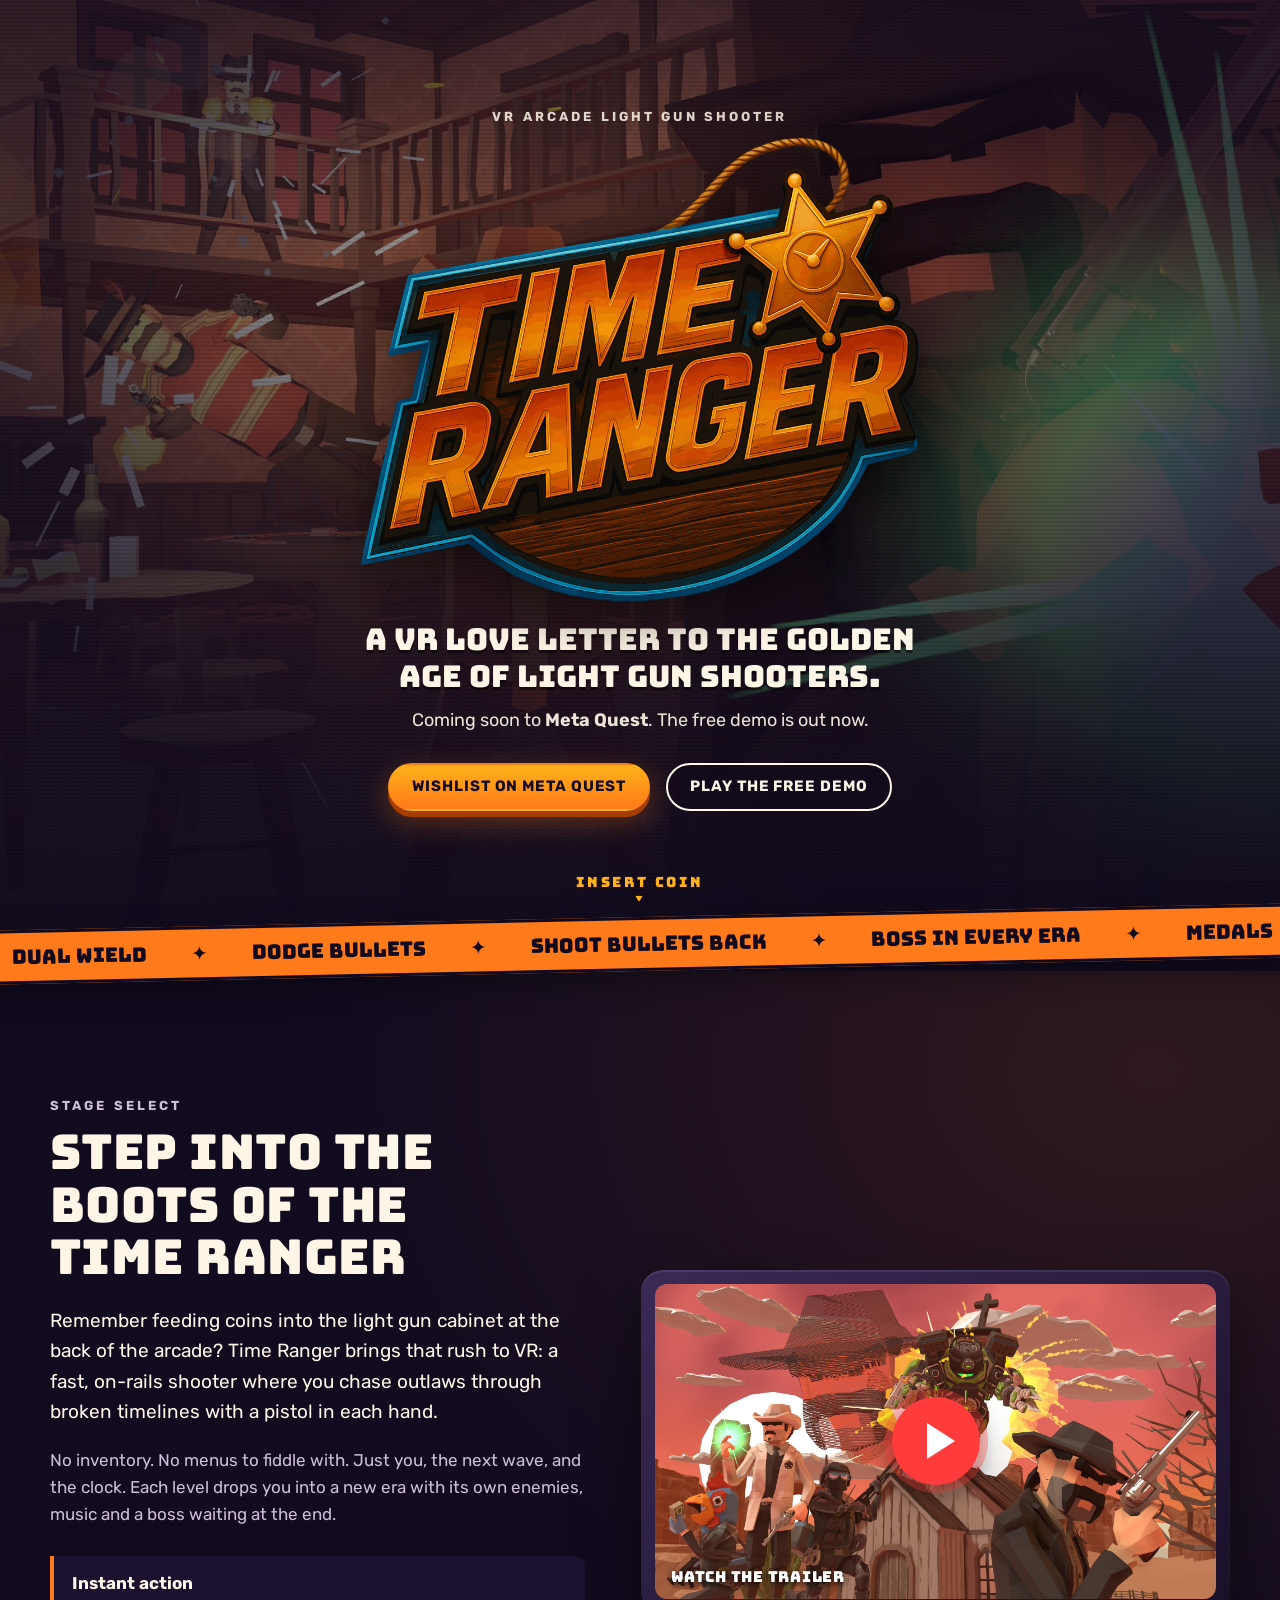
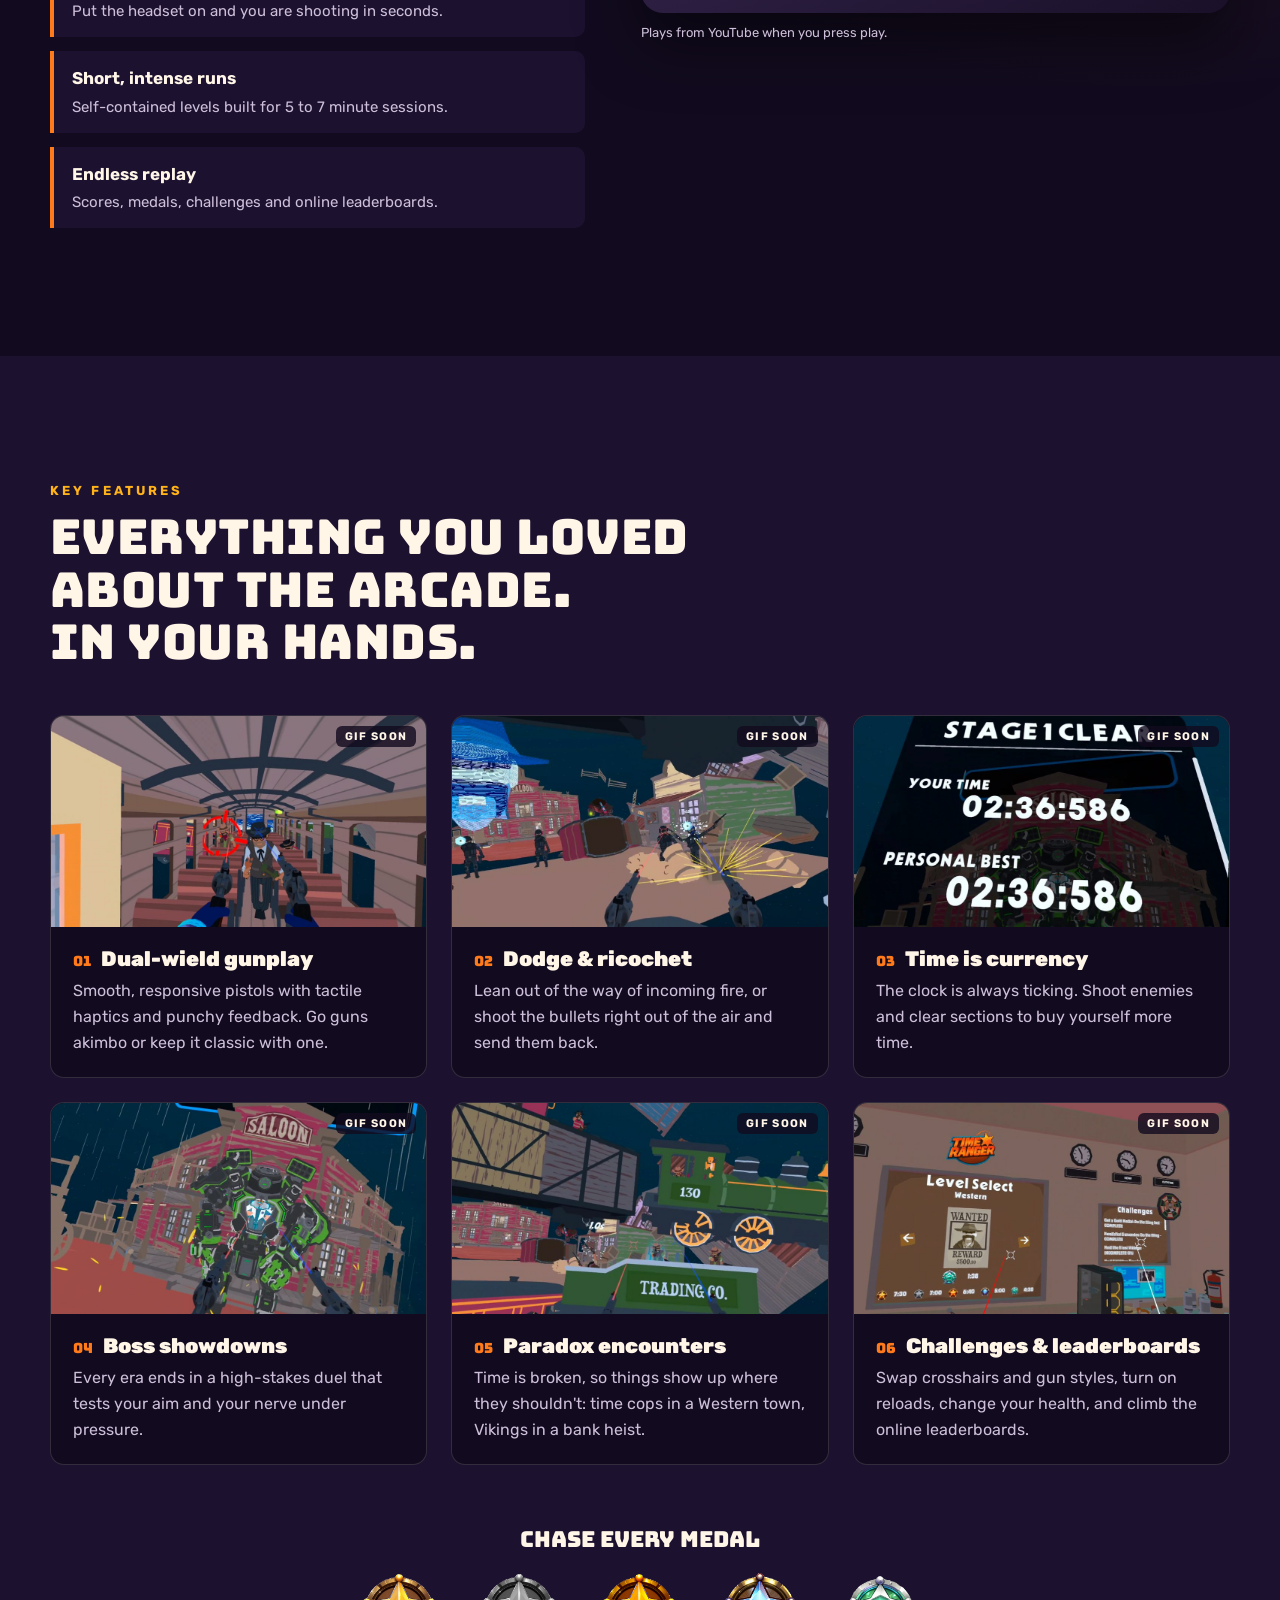
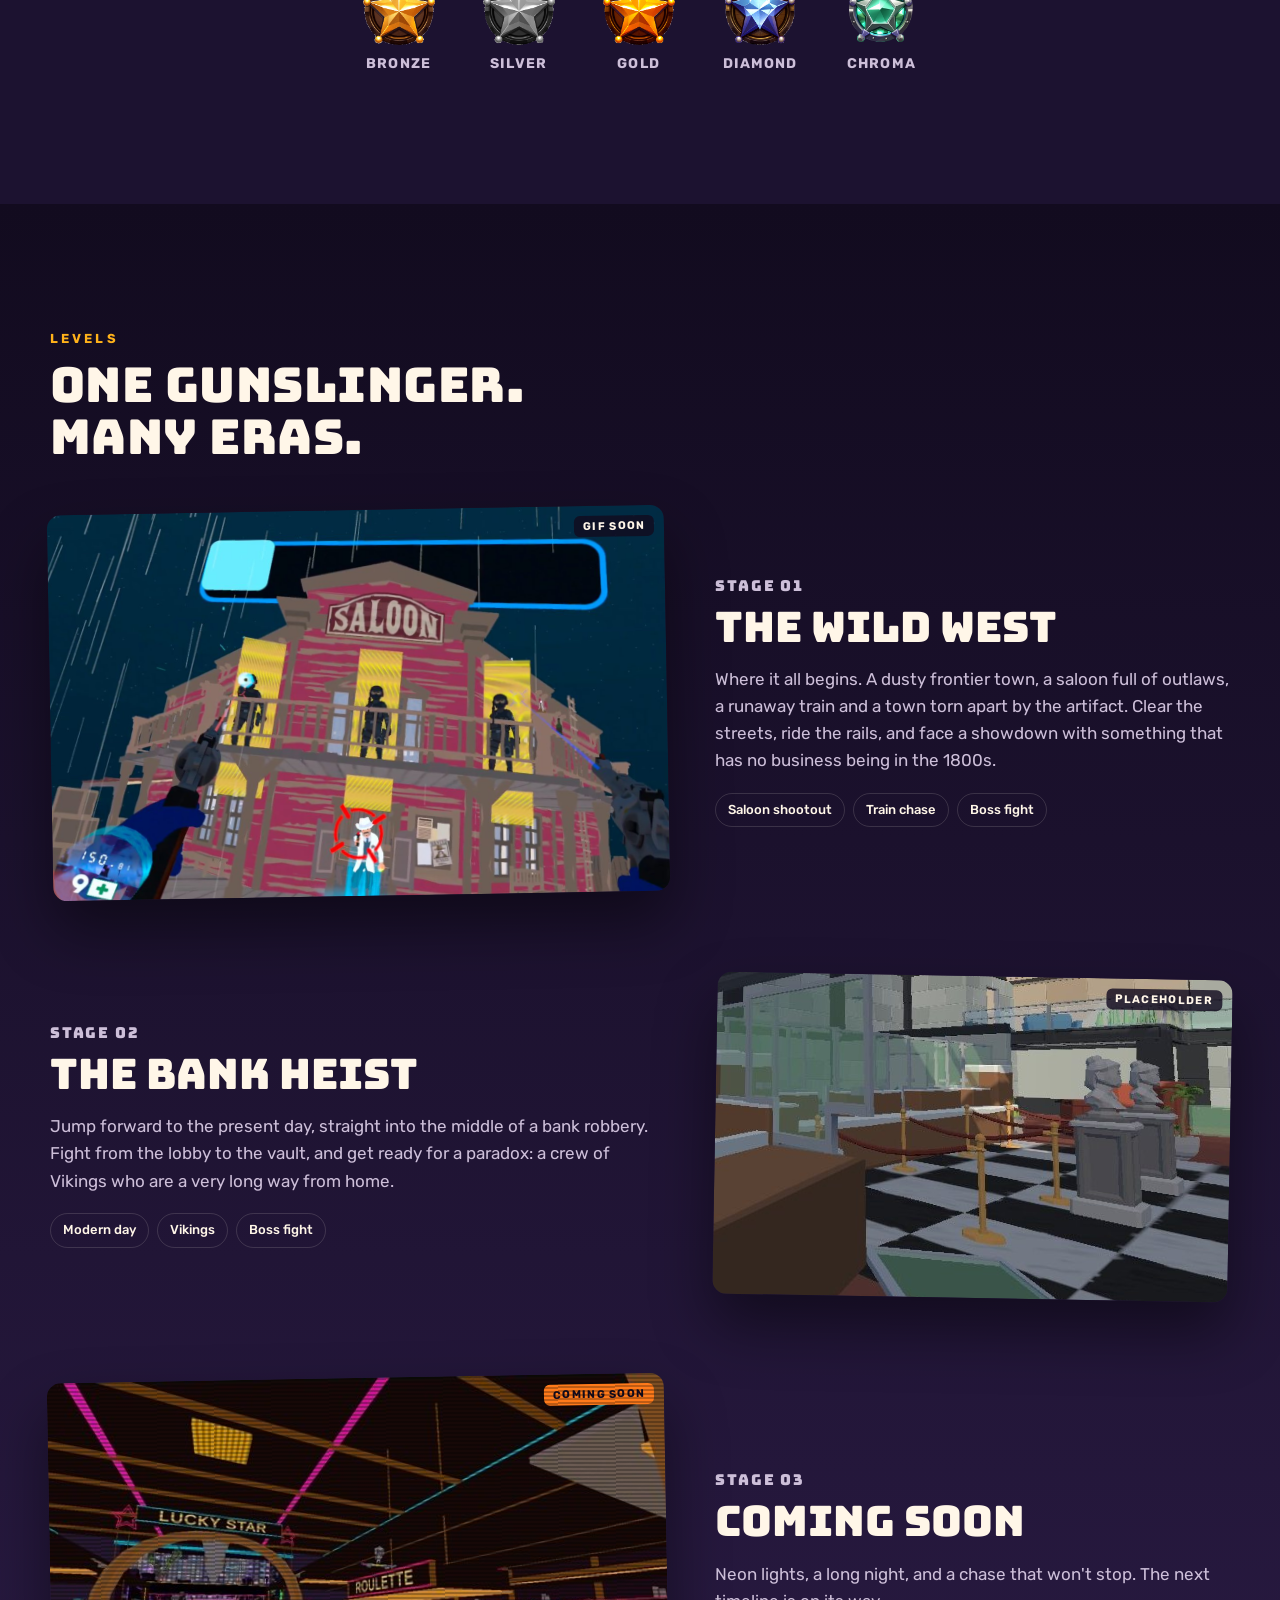
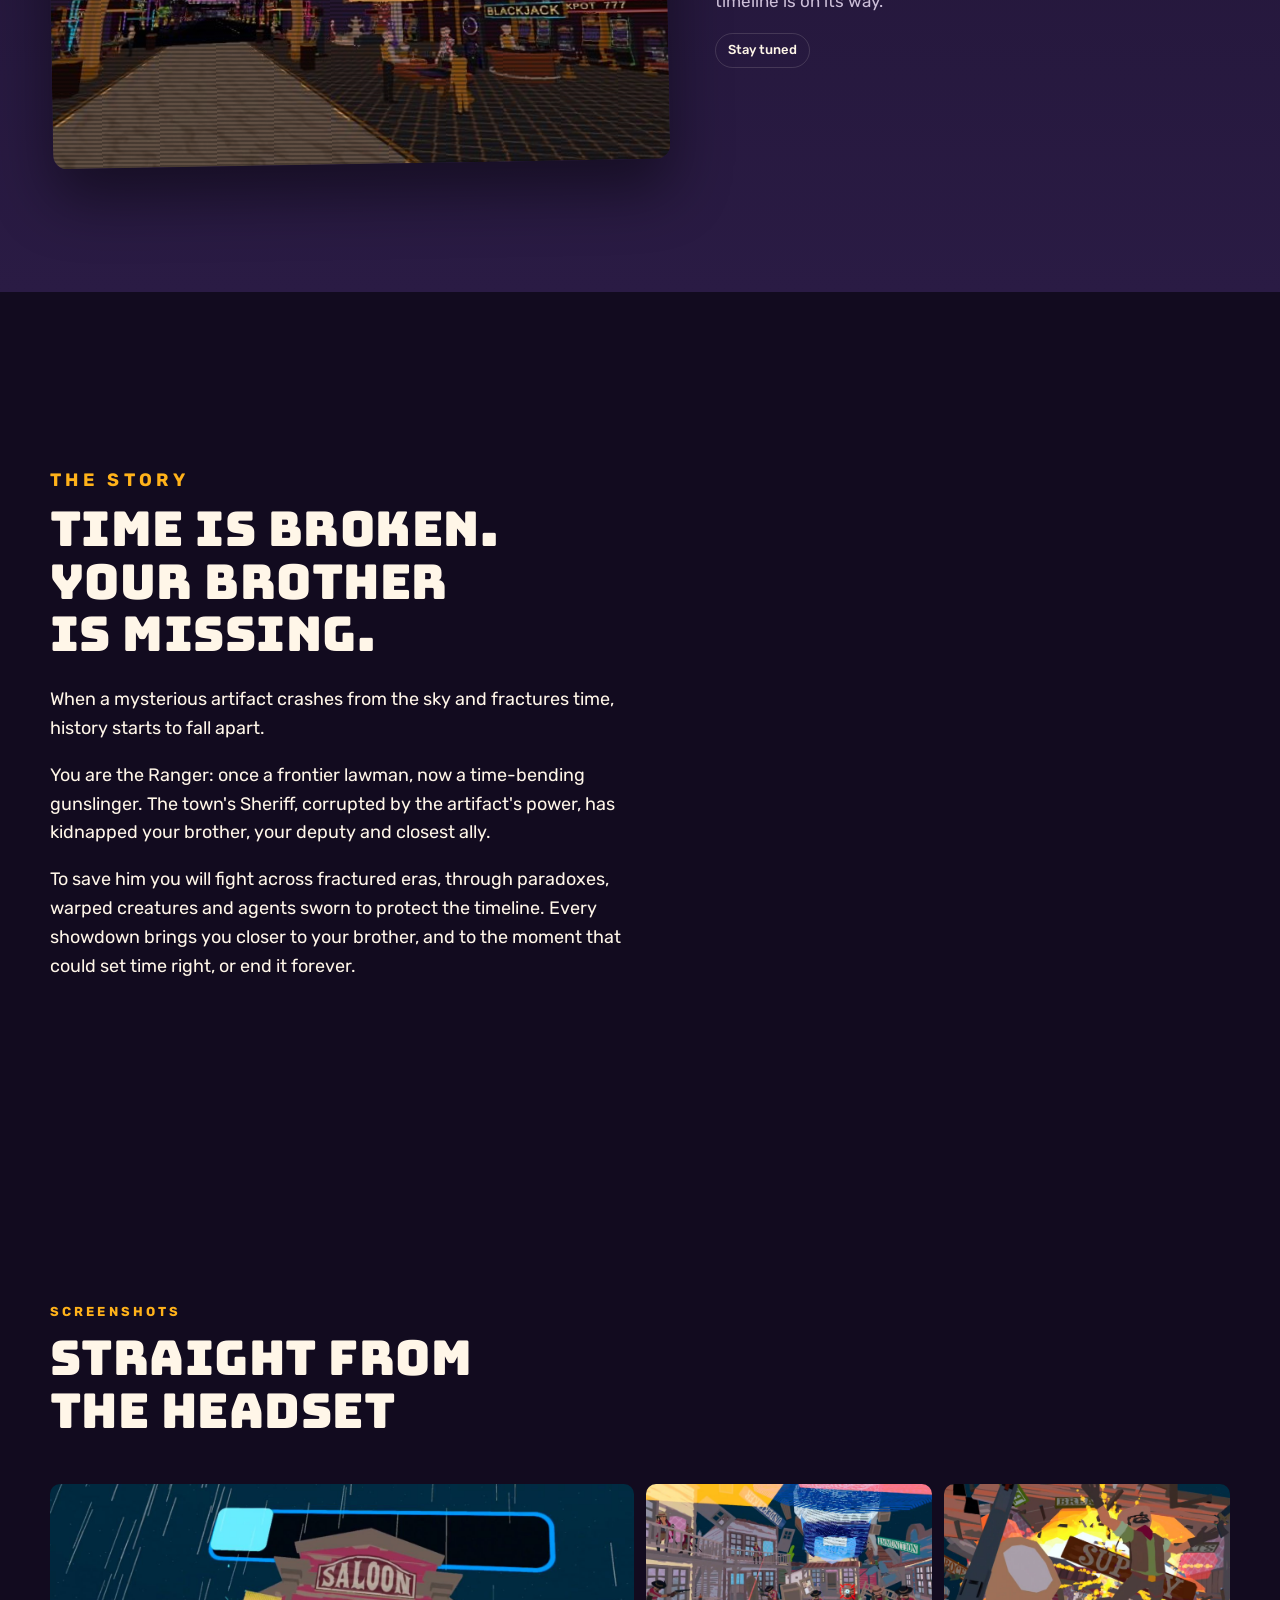
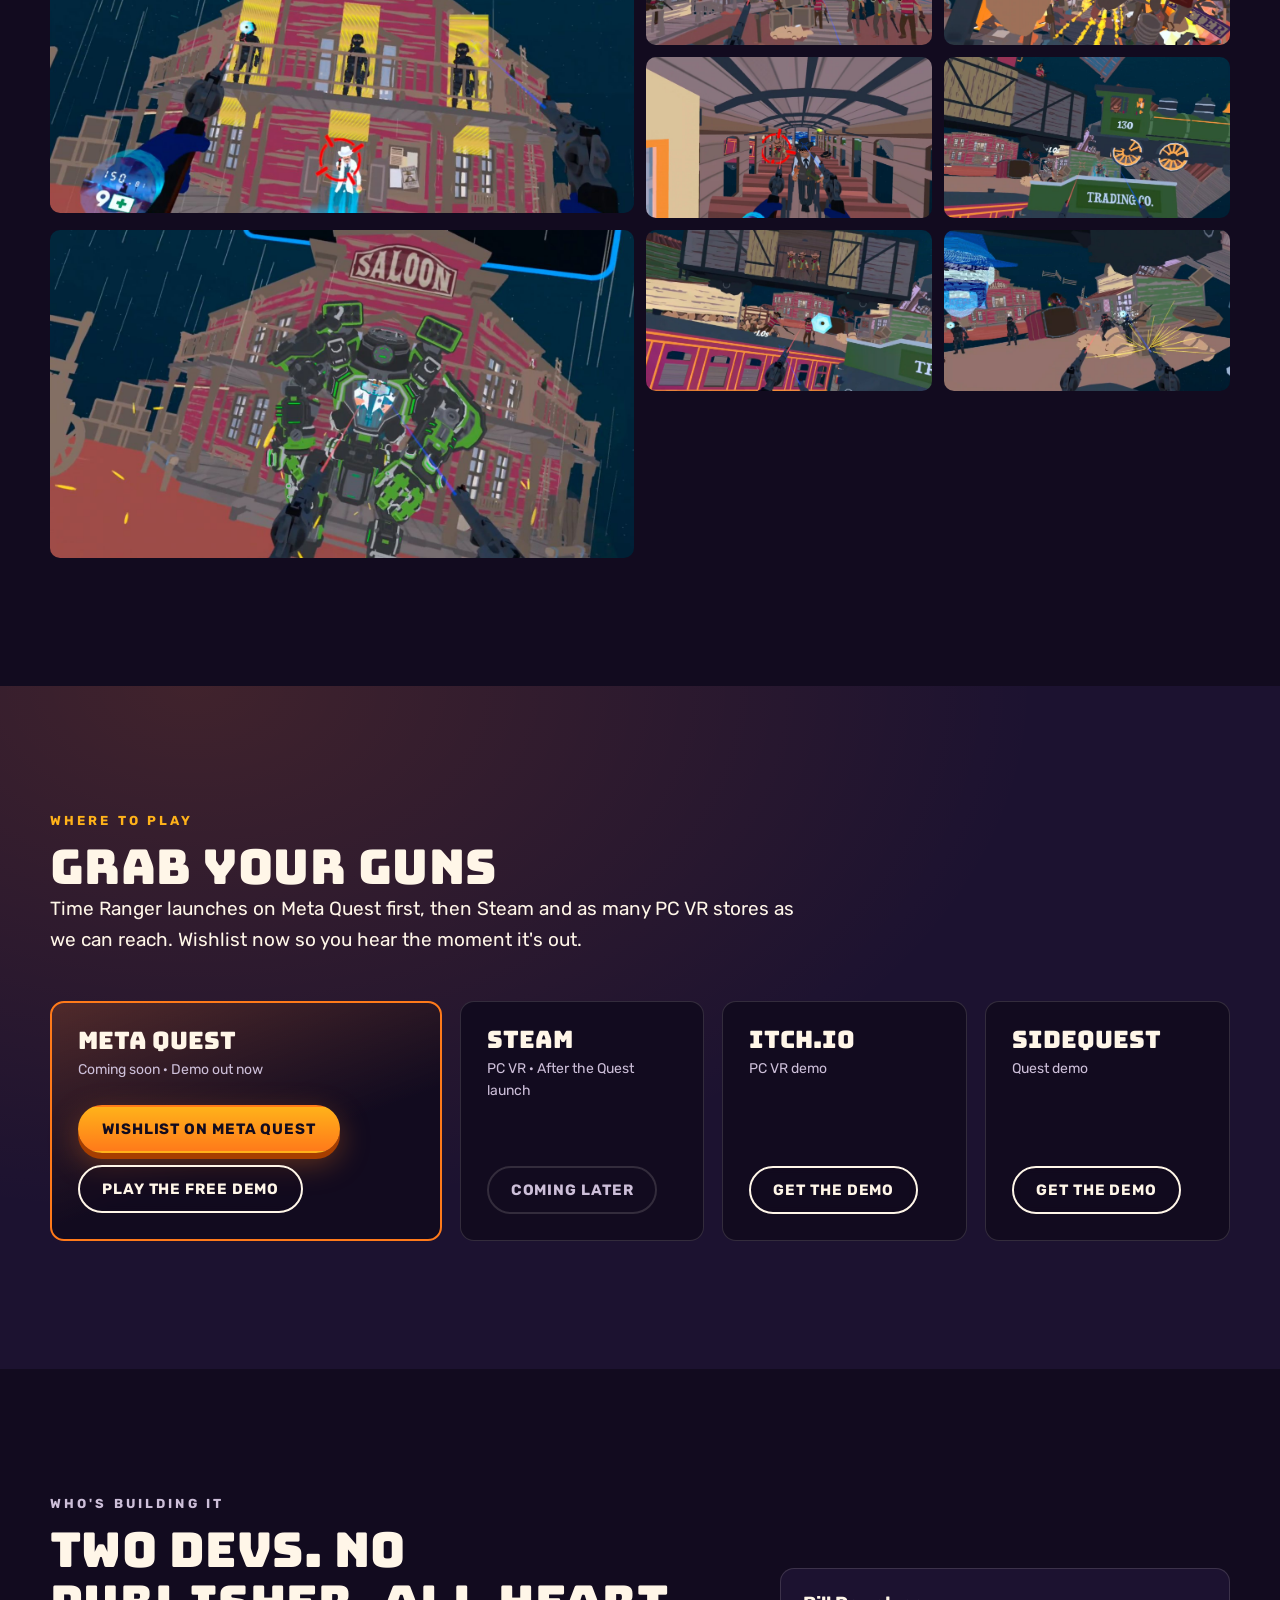
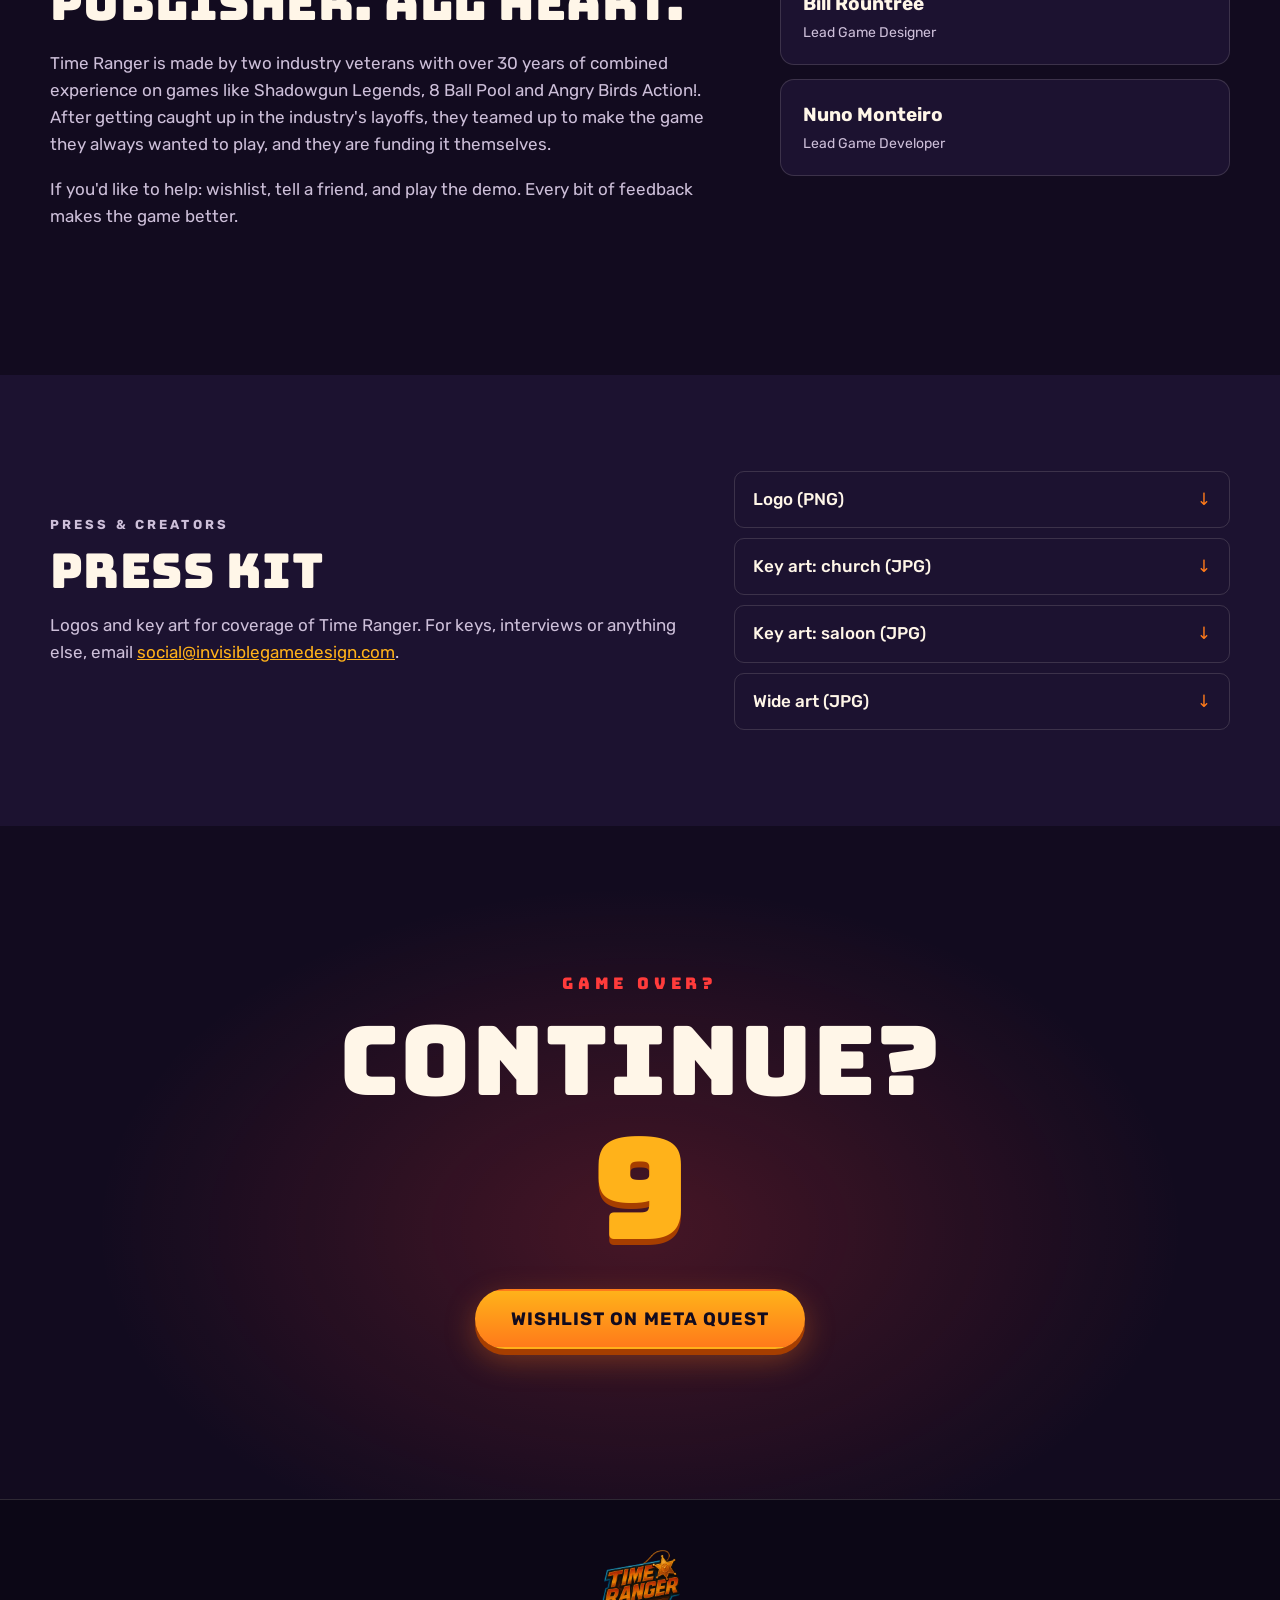
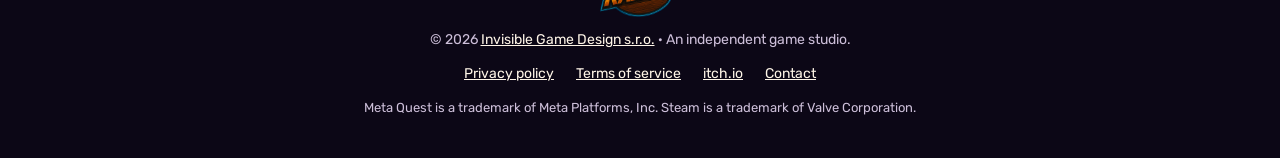
==== index.html @ 66d5b812 "Time Ranger one-page promo site Co-Authored-By: Claude Opus 5.5 <noreply@anthropic.com>" ====
<!doctype html>
<html lang="en">
<head>
<meta charset="utf-8">
<meta name="viewport" content="width=device-width, initial-scale=1">
<title>Time Ranger · VR arcade light gun shooter for Meta Quest</title>
<meta name="description" content="Time Ranger is a VR love letter to the golden age of light gun shooters. Dual-wield, dodge bullets and chase outlaws through broken timelines on Meta Quest.">
<meta property="og:title" content="Time Ranger · VR arcade light gun shooter">
<meta property="og:description" content="A VR love letter to the golden age of light gun shooters. Wishlist on Meta Quest and play the free demo.">
<meta property="og:image" content="assets/img/og-wide.jpg">
<meta property="og:type" content="website">
<meta name="twitter:card" content="summary_large_image">
<meta name="theme-color" content="#120b1f">
<link rel="icon" type="image/png" href="assets/img/favicon.png">
<link rel="preconnect" href="https://fonts.googleapis.com">
<link rel="preconnect" href="https://fonts.gstatic.com" crossorigin>
<link href="https://fonts.googleapis.com/css2?family=Bungee&family=Rubik:wght@400;500;700;900&display=swap" rel="stylesheet">
<link rel="stylesheet" href="styles.css">
</head>
<body>

<a class="skip" href="#main">Skip to content</a>

<header class="nav" id="top">
  <a class="nav__logo" href="#top" aria-label="Time Ranger home"><img src="assets/img/logo.png" alt="Time Ranger" width="72" height="60"></a>
  <nav class="nav__links" aria-label="Sections">
    <a href="#trailer">Trailer</a>
    <a href="#features">Features</a>
    <a href="#levels">Levels</a>
    <a href="#story">Story</a>
    <a href="#play">Play</a>
  </nav>
  <a class="btn btn--small btn--hot" href="https://www.meta.com/experiences/time-ranger/24452721484379707/" target="_blank" rel="noopener">Wishlist</a>
</header>

<main id="main">

<!-- HERO -->
<section class="hero" aria-label="Time Ranger">
  <div class="hero__bg" style="background-image:url('assets/img/hero-saloon.jpg')"></div>
  <div class="hero__shade"></div>
  <div class="hero__inner">
    <p class="eyebrow">VR arcade light gun shooter</p>
    <h1 class="hero__logo"><img src="assets/img/logo.png" alt="Time Ranger" width="1000" height="832"></h1>
    <p class="hero__tag">A VR love letter to the golden age of light gun shooters.</p>
    <p class="hero__sub">Coming soon to <strong>Meta Quest</strong>. The free demo is out now.</p>
    <div class="hero__ctas">
      <a class="btn btn--hot" href="https://www.meta.com/experiences/time-ranger/24452721484379707/" target="_blank" rel="noopener">Wishlist on Meta Quest</a>
      <a class="btn btn--ghost" href="https://www.meta.com/experiences/time-ranger-demo/33572087599057043/" target="_blank" rel="noopener">Play the free demo</a>
    </div>
  </div>
  <a class="hero__coin" href="#overview"><span class="blink">Insert coin</span><span class="hero__arrow" aria-hidden="true">▼</span></a>
</section>

<!-- TICKER -->
<div class="ticker" aria-hidden="true">
  <div class="ticker__track">
    <span>Dual wield</span><span>Dodge bullets</span><span>Shoot bullets back</span><span>Boss in every era</span><span>Medals</span><span>Leaderboards</span><span>Paradoxes</span><span>No reloads</span>
    <span>Dual wield</span><span>Dodge bullets</span><span>Shoot bullets back</span><span>Boss in every era</span><span>Medals</span><span>Leaderboards</span><span>Paradoxes</span><span>No reloads</span>
  </div>
</div>

<!-- OVERVIEW + TRAILER -->
<section class="section overview" id="overview">
  <div class="wrap overview__grid">
    <div class="overview__copy reveal">
      <p class="eyebrow eyebrow--hot">Stage select</p>
      <h2>Step into the boots of the Time&nbsp;Ranger</h2>
      <p class="lead">Remember feeding coins into the light gun cabinet at the back of the arcade? Time Ranger brings that rush to VR: a fast, on-rails shooter where you chase outlaws through broken timelines with a pistol in each hand.</p>
      <p>No inventory. No menus to fiddle with. Just you, the next wave, and the clock. Each level drops you into a new era with its own enemies, music and a boss waiting at the end.</p>
      <ul class="pillars">
        <li><strong>Instant action</strong><span>Put the headset on and you are shooting in seconds.</span></li>
        <li><strong>Short, intense runs</strong><span>Self-contained levels built for 5 to 7 minute sessions.</span></li>
        <li><strong>Endless replay</strong><span>Scores, medals, challenges and online leaderboards.</span></li>
      </ul>
    </div>
    <div class="overview__video reveal" id="trailer">
      <div class="crt">
        <button class="yt" type="button" data-yt="glyHTb7BkSE" aria-label="Play the Time Ranger trailer">
          <img src="assets/img/keyart-church.jpg" alt="Time Ranger key art: the Ranger and his brother face a mech outside a frontier church" loading="lazy">
          <span class="yt__play" aria-hidden="true"></span>
          <span class="yt__label">Watch the trailer</span>
        </button>
      </div>
      <p class="fineprint">Plays from YouTube when you press play.</p>
    </div>
  </div>
</section>

<!-- FEATURES -->
<section class="section features" id="features">
  <div class="wrap">
    <div class="section__head reveal">
      <p class="eyebrow eyebrow--hot">Key features</p>
      <h2>Everything you loved about the arcade. In your hands.</h2>
    </div>
    <!-- Media slots: swap each .jpg for a .gif/.webm of the same name (see README). -->
    <div class="cards">
      <article class="card reveal">
        <div class="card__media"><img src="assets/media/feature-dual-wield.jpg" alt="Dual pistols aimed down a moving train carriage" loading="lazy"><span class="tag">GIF soon</span></div>
        <h3><span class="num">01</span> Dual-wield gunplay</h3>
        <p>Smooth, responsive pistols with tactile haptics and punchy feedback. Go guns akimbo or keep it classic with one.</p>
      </article>
      <article class="card reveal">
        <div class="card__media"><img src="assets/media/feature-dodge.jpg" alt="Bullets sparking off rocks during a frontier shootout" loading="lazy"><span class="tag">GIF soon</span></div>
        <h3><span class="num">02</span> Dodge &amp; ricochet</h3>
        <p>Lean out of the way of incoming fire, or shoot the bullets right out of the air and send them back.</p>
      </article>
      <article class="card reveal">
        <div class="card__media"><img src="assets/media/feature-time.jpg" alt="Stage clear screen showing your time and personal best" loading="lazy"><span class="tag">GIF soon</span></div>
        <h3><span class="num">03</span> Time is currency</h3>
        <p>The clock is always ticking. Shoot enemies and clear sections to buy yourself more time.</p>
      </article>
      <article class="card reveal">
        <div class="card__media"><img src="assets/media/feature-boss.jpg" alt="A glowing mech stomps out of the saloon" loading="lazy"><span class="tag">GIF soon</span></div>
        <h3><span class="num">04</span> Boss showdowns</h3>
        <p>Every era ends in a high-stakes duel that tests your aim and your nerve under pressure.</p>
      </article>
      <article class="card reveal">
        <div class="card__media"><img src="assets/media/feature-paradox.jpg" alt="A train charges through a fractured, floating frontier town" loading="lazy"><span class="tag">GIF soon</span></div>
        <h3><span class="num">05</span> Paradox encounters</h3>
        <p>Time is broken, so things show up where they shouldn't: time cops in a Western town, Vikings in a bank heist.</p>
      </article>
      <article class="card reveal">
        <div class="card__media"><img src="assets/media/feature-challenges.jpg" alt="In-game options for crosshairs and gun styles" loading="lazy"><span class="tag">GIF soon</span></div>
        <h3><span class="num">06</span> Challenges &amp; leaderboards</h3>
        <p>Swap crosshairs and gun styles, turn on reloads, change your health, and climb the online leaderboards.</p>
      </article>
    </div>

    <div class="medals reveal" aria-label="Medal ranks">
      <p class="medals__title">Chase every medal</p>
      <ul>
        <li><img src="assets/img/medal_bronze.png" alt="" width="72" height="72" loading="lazy"><span>Bronze</span></li>
        <li><img src="assets/img/medal_silver.png" alt="" width="72" height="72" loading="lazy"><span>Silver</span></li>
        <li><img src="assets/img/medal_gold.png" alt="" width="72" height="72" loading="lazy"><span>Gold</span></li>
        <li><img src="assets/img/medal_diamond.png" alt="" width="72" height="72" loading="lazy"><span>Diamond</span></li>
        <li><img src="assets/img/medal_chroma.png" alt="" width="72" height="72" loading="lazy"><span>Chroma</span></li>
      </ul>
    </div>
  </div>
</section>

<!-- LEVELS -->
<section class="section levels" id="levels">
  <div class="wrap">
    <div class="section__head reveal">
      <p class="eyebrow eyebrow--hot">Levels</p>
      <h2>One gunslinger. Many eras.</h2>
    </div>

    <article class="level reveal">
      <div class="level__media"><img src="assets/media/level-01.jpg" alt="Outlaws pour out of a saloon in the rain" loading="lazy"><span class="tag">GIF soon</span></div>
      <div class="level__copy">
        <p class="level__num">Stage 01</p>
        <h3>The Wild West</h3>
        <p>Where it all begins. A dusty frontier town, a saloon full of outlaws, a runaway train and a town torn apart by the artifact. Clear the streets, ride the rails, and face a showdown with something that has no business being in the 1800s.</p>
        <ul class="chips"><li>Saloon shootout</li><li>Train chase</li><li>Boss fight</li></ul>
      </div>
    </article>

    <article class="level level--flip reveal">
      <div class="level__media"><img src="assets/media/level-02.jpg" alt="The marble lobby of a modern bank" loading="lazy"><span class="tag">Placeholder</span></div>
      <div class="level__copy">
        <p class="level__num">Stage 02</p>
        <h3>The Bank Heist</h3>
        <p>Jump forward to the present day, straight into the middle of a bank robbery. Fight from the lobby to the vault, and get ready for a paradox: a crew of Vikings who are a very long way from home.</p>
        <ul class="chips"><li>Modern day</li><li>Vikings</li><li>Boss fight</li></ul>
      </div>
    </article>

    <article class="level level--soon reveal">
      <div class="level__media"><img src="assets/media/level-03.jpg" alt="A neon casino floor at night" loading="lazy"><span class="tag tag--hot">Coming soon</span></div>
      <div class="level__copy">
        <p class="level__num">Stage 03</p>
        <h3>Coming soon</h3>
        <p>Neon lights, a long night, and a chase that won't stop. The next timeline is on its way.</p>
        <ul class="chips"><li>Stay tuned</li></ul>
      </div>
    </article>
  </div>
</section>

<!-- STORY -->
<section class="story" id="story">
  <div class="story__bg" style="background-image:url('assets/img/story-bg.jpg')"></div>
  <div class="story__shade"></div>
  <div class="wrap story__inner reveal">
    <p class="eyebrow eyebrow--hot">The story</p>
    <h2>Time is broken. Your brother is missing.</h2>
    <p>When a mysterious artifact crashes from the sky and fractures time, history starts to fall apart.</p>
    <p>You are the Ranger: once a frontier lawman, now a time-bending gunslinger. The town's Sheriff, corrupted by the artifact's power, has kidnapped your brother, your deputy and closest ally.</p>
    <p>To save him you will fight across fractured eras, through paradoxes, warped creatures and agents sworn to protect the timeline. Every showdown brings you closer to your brother, and to the moment that could set time right, or end it forever.</p>
  </div>
</section>

<!-- GALLERY -->
<section class="section gallery" id="gallery">
  <div class="wrap">
    <div class="section__head reveal">
      <p class="eyebrow eyebrow--hot">Screenshots</p>
      <h2>Straight from the headset</h2>
    </div>
    <div class="shots">
      <a href="assets/img/shots/sc-36.jpg" class="shot shot--wide"><img src="assets/img/shots/sc-36.jpg" alt="Outlaws fill the saloon windows in the rain" loading="lazy"></a>
      <a href="assets/img/shots/sc-09.jpg" class="shot"><img src="assets/img/shots/sc-09.jpg" alt="Targets lock on in the frontier town" loading="lazy"></a>
      <a href="assets/img/shots/sc-06.jpg" class="shot"><img src="assets/img/shots/sc-06.jpg" alt="An explosion rips through a supply store" loading="lazy"></a>
      <a href="assets/img/shots/sc-19.jpg" class="shot"><img src="assets/img/shots/sc-19.jpg" alt="Fighting down the aisle of a train carriage" loading="lazy"></a>
      <a href="assets/img/shots/sc-23.jpg" class="shot"><img src="assets/img/shots/sc-23.jpg" alt="A locomotive crashes through a floating town" loading="lazy"></a>
      <a href="assets/img/shots/sc-39.jpg" class="shot shot--wide"><img src="assets/img/shots/sc-39.jpg" alt="The mech boss bursts out of the saloon" loading="lazy"></a>
      <a href="assets/img/shots/sc-29.jpg" class="shot"><img src="assets/img/shots/sc-29.jpg" alt="Shootout on top of a moving train" loading="lazy"></a>
      <a href="assets/img/shots/sc-32.jpg" class="shot"><img src="assets/img/shots/sc-32.jpg" alt="Dodging bullets in the desert" loading="lazy"></a>
    </div>
  </div>
</section>

<!-- PLAY / PLATFORMS -->
<section class="section play" id="play">
  <div class="wrap">
    <div class="section__head reveal">
      <p class="eyebrow eyebrow--hot">Where to play</p>
      <h2>Grab your guns</h2>
      <p class="lead">Time Ranger launches on Meta Quest first, then Steam and as many PC VR stores as we can reach. Wishlist now so you hear the moment it's out.</p>
    </div>
    <div class="platforms">
      <div class="platform platform--main reveal">
        <p class="platform__name">Meta Quest</p>
        <p class="platform__status">Coming soon · Demo out now</p>
        <div class="platform__ctas">
          <a class="btn btn--hot" href="https://www.meta.com/experiences/time-ranger/24452721484379707/" target="_blank" rel="noopener">Wishlist on Meta Quest</a>
          <a class="btn btn--ghost" href="https://www.meta.com/experiences/time-ranger-demo/33572087599057043/" target="_blank" rel="noopener">Play the free demo</a>
        </div>
      </div>
      <div class="platform reveal">
        <p class="platform__name">Steam</p>
        <p class="platform__status">PC VR · After the Quest launch</p>
        <span class="btn btn--disabled" aria-disabled="true">Coming later</span>
      </div>
      <div class="platform reveal">
        <p class="platform__name">itch.io</p>
        <p class="platform__status">PC VR demo</p>
        <a class="btn btn--ghost" href="https://invisiblegamedesign.itch.io/timeranger" target="_blank" rel="noopener">Get the demo</a>
      </div>
      <div class="platform reveal">
        <p class="platform__name">SideQuest</p>
        <p class="platform__status">Quest demo</p>
        <a class="btn btn--ghost" href="https://sidequestvr.com/app/44600/time-ranger" target="_blank" rel="noopener">Get the demo</a>
      </div>
    </div>
  </div>
</section>

<!-- TEAM -->
<section class="section team" id="team">
  <div class="wrap team__grid">
    <div class="reveal">
      <p class="eyebrow eyebrow--hot">Who's building it</p>
      <h2>Two devs. No publisher. All heart.</h2>
      <p>Time Ranger is made by two industry veterans with over 30 years of combined experience on games like Shadowgun Legends, 8 Ball Pool and Angry Birds Action!. After getting caught up in the industry's layoffs, they teamed up to make the game they always wanted to play, and they are funding it themselves.</p>
      <p>If you'd like to help: wishlist, tell a friend, and play the demo. Every bit of feedback makes the game better.</p>
    </div>
    <ul class="devs reveal">
      <li><a href="https://www.linkedin.com/in/bill-rountree-aa463322/" target="_blank" rel="noopener"><strong>Bill Rountree</strong><span>Lead Game Designer</span></a></li>
      <li><a href="https://www.linkedin.com/in/o-nuno-monteiro/" target="_blank" rel="noopener"><strong>Nuno Monteiro</strong><span>Lead Game Developer</span></a></li>
    </ul>
  </div>
</section>

<!-- PRESS -->
<section class="section press" id="press">
  <div class="wrap press__inner reveal">
    <div>
      <p class="eyebrow eyebrow--hot">Press &amp; creators</p>
      <h2>Press kit</h2>
      <p>Logos and key art for coverage of Time Ranger. For keys, interviews or anything else, email <a href="mailto:social@invisiblegamedesign.com">social@invisiblegamedesign.com</a>.</p>
    </div>
    <ul class="downloads">
      <li><a href="assets/img/logo.png" download>Logo (PNG)</a></li>
      <li><a href="assets/img/keyart-church.jpg" download>Key art: church (JPG)</a></li>
      <li><a href="assets/img/hero-saloon.jpg" download>Key art: saloon (JPG)</a></li>
      <li><a href="assets/img/og-wide.jpg" download>Wide art (JPG)</a></li>
    </ul>
  </div>
</section>

<!-- FINAL CTA -->
<section class="final">
  <div class="wrap final__inner reveal">
    <p class="final__over">Game over?</p>
    <h2>Continue?</h2>
    <p class="final__count" aria-hidden="true"><span id="count">9</span></p>
    <a class="btn btn--hot btn--big" href="https://www.meta.com/experiences/time-ranger/24452721484379707/" target="_blank" rel="noopener">Wishlist on Meta Quest</a>
  </div>
</section>

</main>

<footer class="footer">
  <div class="wrap footer__inner">
    <img src="assets/img/logo.png" alt="Time Ranger" width="96" height="80" loading="lazy">
    <p>© 2026 <a href="https://www.invisiblegamedesign.com" target="_blank" rel="noopener">Invisible Game Design s.r.o.</a> · An independent game studio.</p>
    <nav class="footer__links" aria-label="Footer">
      <a href="privacy.html">Privacy policy</a>
      <a href="https://www.invisiblegamedesign.com/time-ranger-terms-of-service" target="_blank" rel="noopener">Terms of service</a>
      <a href="https://invisiblegamedesign.itch.io/" target="_blank" rel="noopener">itch.io</a>
      <a href="mailto:social@invisiblegamedesign.com">Contact</a>
    </nav>
    <p class="fineprint">Meta Quest is a trademark of Meta Platforms, Inc. Steam is a trademark of Valve Corporation.</p>
  </div>
</footer>

<div class="lightbox" id="lightbox" hidden>
  <button class="lightbox__close" type="button" aria-label="Close">×</button>
  <img alt="">
</div>

<div class="hud" aria-hidden="true">SCORE <span id="score">000000</span></div>

<script src="main.js" defer></script>
</body>
</html>
---- styles.css ----
:root{
  --ink:#120b1f;
  --ink-2:#1c1230;
  --ink-3:#2a1b44;
  --paper:#fff6e8;
  --muted:#cdbfd9;
  --hot:#ff7a1a;
  --hot-2:#ffb21a;
  --red:#ff3b3b;
  --cyan:#3fd8ff;
  --line:rgba(255,246,232,.14);
  --radius:14px;
  --display:"Bungee",system-ui,sans-serif;
  --body:"Rubik",system-ui,-apple-system,"Segoe UI",sans-serif;
  --crosshair:url("data:image/svg+xml,%3Csvg xmlns='http://www.w3.org/2000/svg' width='32' height='32' viewBox='0 0 32 32'%3E%3Ccircle cx='16' cy='16' r='9' fill='none' stroke='%23ff3b3b' stroke-width='2.5'/%3E%3Cpath d='M16 1v8M16 23v8M1 16h8M23 16h8' stroke='%23ff3b3b' stroke-width='2.5'/%3E%3Ccircle cx='16' cy='16' r='1.6' fill='%23ff3b3b'/%3E%3C/svg%3E") 16 16, crosshair;
}
*{box-sizing:border-box}
html{scroll-behavior:smooth;scroll-padding-top:72px}
body{margin:0;background:var(--ink);color:var(--paper);font:400 17px/1.6 var(--body);cursor:var(--crosshair);overflow-x:hidden;-webkit-font-smoothing:antialiased}
a,button{cursor:var(--crosshair)}
img{max-width:100%;display:block}
a{color:var(--hot-2)}
h1,h2,h3{margin:0;line-height:1.1}
h2{font-family:var(--display);font-weight:400;font-size:clamp(28px,4.4vw,48px);letter-spacing:.01em;text-wrap:balance}
h3{font-weight:900;font-size:21px}
p{margin:0 0 1em}
.wrap{width:min(1180px,100% - 32px);margin-inline:auto}
.skip{position:absolute;left:-999px;top:8px;background:var(--hot);color:var(--ink);padding:8px 12px;z-index:100;border-radius:6px}
.skip:focus{left:8px}
:focus-visible{outline:3px solid var(--cyan);outline-offset:3px}

/* Buttons */
.btn{display:inline-flex;align-items:center;justify-content:center;gap:8px;min-height:48px;padding:12px 22px;border-radius:999px;font:700 15px/1 var(--body);letter-spacing:.06em;text-transform:uppercase;text-decoration:none;border:2px solid transparent;transition:transform .15s ease,box-shadow .15s ease,background .15s ease}
.btn--hot{background:linear-gradient(180deg,var(--hot-2),var(--hot));color:var(--ink);box-shadow:0 6px 0 #a63e00,0 10px 30px rgba(255,122,26,.35)}
.btn--hot:hover{transform:translateY(-2px);box-shadow:0 8px 0 #a63e00,0 14px 36px rgba(255,122,26,.5)}
.btn--hot:active{transform:translateY(4px);box-shadow:0 2px 0 #a63e00}
.btn--ghost{border-color:var(--paper);color:var(--paper);background:rgba(18,11,31,.35);backdrop-filter:blur(4px)}
.btn--ghost:hover{background:var(--paper);color:var(--ink)}
.btn--disabled{border-color:var(--line);color:var(--muted)}
.btn--small{min-height:38px;padding:8px 16px;font-size:13px;box-shadow:0 4px 0 #a63e00}
.btn--big{min-height:60px;padding:16px 34px;font-size:18px}

.eyebrow{font:700 13px/1 var(--body);letter-spacing:.24em;text-transform:uppercase;color:var(--paper);opacity:.85;margin-bottom:14px}
.eyebrow--hot{color:var(--hot-2);opacity:1}
.lead{font-size:19px;color:var(--paper)}
.fineprint{font-size:13px;color:var(--muted);margin-top:10px}

/* Nav */
.nav{position:fixed;inset:0 0 auto 0;z-index:50;display:flex;align-items:center;gap:24px;padding:10px max(16px,calc((100% - 1180px)/2));background:linear-gradient(180deg,rgba(18,11,31,.92),rgba(18,11,31,.7));backdrop-filter:blur(10px);border-bottom:1px solid var(--line);transform:translateY(-100%);transition:transform .3s ease}
.nav.is-on{transform:none}
.nav__logo img{width:58px;height:auto}
.nav__links{display:flex;gap:22px;margin-left:auto}
.nav__links a{color:var(--paper);text-decoration:none;font-weight:500;font-size:15px;opacity:.85}
.nav__links a:hover{opacity:1;color:var(--hot-2)}

/* Hero */
.hero{position:relative;min-height:100svh;display:grid;place-items:center;overflow:hidden;isolation:isolate;text-align:center}
.hero__bg{position:absolute;inset:-4%;background-size:cover;background-position:center 40%;z-index:-2;transform:scale(1.04);animation:drift 24s ease-in-out infinite alternate}
.hero__shade{position:absolute;inset:0;z-index:-1;background:radial-gradient(ellipse at 50% 40%,rgba(18,11,31,.15),rgba(18,11,31,.75) 70%),linear-gradient(180deg,rgba(18,11,31,.4) 0%,rgba(18,11,31,0) 30%,rgba(18,11,31,.95) 100%)}
.hero__shade::after{content:"";position:absolute;inset:0;background:repeating-linear-gradient(0deg,rgba(0,0,0,.12) 0 2px,transparent 2px 4px);mix-blend-mode:multiply;pointer-events:none}
.hero__inner{padding:110px 16px 120px;max-width:900px}
.hero__logo img{width:min(560px,82vw);height:auto;margin:0 auto;filter:drop-shadow(0 12px 30px rgba(0,0,0,.6));animation:pop .9s cubic-bezier(.2,1.4,.4,1) both}
.hero__tag{font:400 clamp(20px,2.8vw,30px)/1.25 var(--display);margin:18px auto 10px;text-shadow:0 3px 0 rgba(0,0,0,.5);text-wrap:balance}
.hero__sub{font-size:18px;color:var(--paper);opacity:.92;margin-bottom:28px}
.hero__ctas{display:flex;flex-wrap:wrap;gap:16px;justify-content:center}
.hero__coin{position:absolute;bottom:26px;left:50%;transform:translateX(-50%);display:flex;flex-direction:column;align-items:center;gap:4px;font:400 14px/1 var(--display);letter-spacing:.2em;color:var(--hot-2);text-decoration:none;text-transform:uppercase}
.hero__arrow{font-size:12px;animation:bob 1.4s ease-in-out infinite}
.blink{animation:blink 1.1s steps(2,start) infinite}

/* Ticker */
.ticker{background:var(--hot);color:var(--ink);overflow:hidden;border-block:3px solid var(--ink);transform:rotate(-1.2deg);margin:-14px -10px 0;position:relative;z-index:2;box-shadow:0 10px 30px rgba(0,0,0,.35)}
.ticker__track{display:flex;width:max-content;animation:marquee 32s linear infinite}
.ticker span{font:400 20px/1 var(--display);padding:14px 22px;white-space:nowrap}
.ticker span::after{content:"✦";margin-left:44px}

/* Sections */
.section{padding:clamp(72px,10vw,130px) 0}
.section__head{max-width:760px;margin-bottom:46px}
.overview{background:radial-gradient(ellipse at 90% 10%,rgba(255,122,26,.12),transparent 50%),var(--ink)}
.overview__grid{display:grid;grid-template-columns:1fr 1.1fr;gap:56px;align-items:center}
.overview__copy h2{margin-bottom:22px}
.overview__copy p{color:var(--muted)}
.overview__copy .lead{color:var(--paper)}
.pillars{list-style:none;padding:0;margin:28px 0 0;display:grid;gap:14px}
.pillars li{display:grid;gap:2px;padding:14px 18px;border-left:4px solid var(--hot);background:var(--ink-2);border-radius:0 10px 10px 0}
.pillars strong{font-size:17px}
.pillars span{color:var(--muted);font-size:15px}

/* CRT trailer */
.crt{padding:14px;border-radius:22px;background:linear-gradient(145deg,#3a2a55,#1a1029);box-shadow:inset 0 2px 0 rgba(255,255,255,.08),0 30px 60px rgba(0,0,0,.5)}
.yt{position:relative;display:block;width:100%;aspect-ratio:16/9;padding:0;border:0;border-radius:12px;overflow:hidden;background:#000}
.yt img{width:100%;height:100%;object-fit:cover;transition:transform .4s ease,filter .4s ease}
.yt:hover img{transform:scale(1.04);filter:brightness(.8)}
.yt__play{position:absolute;left:50%;top:50%;width:88px;height:88px;margin:-44px 0 0 -44px;border-radius:50%;background:var(--red);box-shadow:0 0 0 8px rgba(255,59,59,.3),0 10px 30px rgba(0,0,0,.5);transition:transform .2s ease}
.yt__play::after{content:"";position:absolute;left:35px;top:26px;border-style:solid;border-width:18px 0 18px 28px;border-color:transparent transparent transparent #fff}
.yt:hover .yt__play{transform:scale(1.1)}
.yt__label{position:absolute;left:16px;bottom:14px;font:400 15px/1 var(--display);color:#fff;text-shadow:0 2px 6px #000;letter-spacing:.05em}
.yt iframe{position:absolute;inset:0;width:100%;height:100%;border:0}

/* Feature cards */
.features{background:var(--ink-2);position:relative}
.cards{display:grid;grid-template-columns:repeat(3,1fr);gap:24px}
.card{background:var(--ink);border:1px solid var(--line);border-radius:var(--radius);overflow:hidden;transition:transform .25s ease,border-color .25s ease}
.card:hover{transform:translateY(-6px);border-color:rgba(255,122,26,.6)}
.card__media{position:relative;aspect-ratio:16/9;overflow:hidden}
.card__media img{width:100%;height:100%;object-fit:cover}
.card h3{padding:20px 22px 8px;display:flex;align-items:baseline;gap:10px}
.card p{padding:0 22px 22px;margin:0;color:var(--muted);font-size:16px}
.num{font:400 14px/1 var(--display);color:var(--hot)}
.tag{position:absolute;top:10px;right:10px;padding:5px 9px;border-radius:6px;background:rgba(18,11,31,.8);color:var(--paper);font:700 11px/1 var(--body);letter-spacing:.12em;text-transform:uppercase}
.tag--hot{background:var(--hot);color:var(--ink)}

.medals{margin-top:64px;text-align:center}
.medals__title{font:400 22px/1 var(--display);margin-bottom:22px}
.medals ul{list-style:none;padding:0;margin:0;display:flex;justify-content:center;flex-wrap:wrap;gap:clamp(14px,4vw,48px)}
.medals li{display:grid;justify-items:center;gap:8px;font-weight:700;font-size:14px;letter-spacing:.08em;text-transform:uppercase;color:var(--muted)}
.medals img{width:72px;height:72px;object-fit:contain;transition:transform .3s ease}
.medals li:hover img{transform:translateY(-6px) rotate(-8deg) scale(1.1)}

/* Levels */
.levels{background:linear-gradient(180deg,var(--ink) 0%,var(--ink-3) 100%)}
.level{display:grid;grid-template-columns:1.2fr 1fr;gap:48px;align-items:center;margin-bottom:80px}
.level:last-child{margin-bottom:0}
.level--flip .level__media{order:2}
.level__media{position:relative;border-radius:var(--radius);overflow:hidden;aspect-ratio:16/10;box-shadow:0 30px 60px rgba(0,0,0,.45);transform:rotate(-1deg)}
.level--flip .level__media{transform:rotate(1deg)}
.level__media img{width:100%;height:100%;object-fit:cover}
.level__num{font:400 15px/1 var(--display);color:var(--hot);letter-spacing:.12em;margin-bottom:10px}
.level h3{font-family:var(--display);font-weight:400;font-size:clamp(28px,3.6vw,42px);margin-bottom:16px}
.level__copy p{color:var(--muted)}
.chips{list-style:none;padding:0;margin:18px 0 0;display:flex;flex-wrap:wrap;gap:8px}
.chips li{padding:6px 12px;border:1px solid var(--line);border-radius:999px;font-size:13px;font-weight:500;color:var(--paper)}
.level--soon .level__media img{filter:saturate(1.2) brightness(.8)}
.level--soon .level__media::after{content:"";position:absolute;inset:0;background:repeating-linear-gradient(0deg,rgba(0,0,0,.25) 0 2px,transparent 2px 4px);pointer-events:none}

/* Story */
.story{position:relative;padding:clamp(90px,14vw,180px) 0;isolation:isolate;overflow:hidden}
.story__bg{position:absolute;inset:0;background-size:cover;background-position:center;z-index:-2;background-attachment:fixed}
.story__shade{position:absolute;inset:0;z-index:-1;background:linear-gradient(90deg,rgba(18,11,31,.95) 0%,rgba(18,11,31,.8) 45%,rgba(18,11,31,.3) 100%)}
.story__inner{max-width:1180px}
.story__inner > *{max-width:600px}
.story h2{margin-bottom:24px}
.story p{font-size:18px}

/* Gallery */
.gallery{background:var(--ink)}
.shots{display:grid;grid-template-columns:repeat(4,1fr);gap:12px}
.shot{display:block;border-radius:10px;overflow:hidden;aspect-ratio:16/9;position:relative}
.shot--wide{grid-column:span 2;grid-row:span 2}
.shot img{width:100%;height:100%;object-fit:cover;transition:transform .4s ease}
.shot:hover img{transform:scale(1.06)}

/* Platforms */
.play{background:radial-gradient(ellipse at 15% 0%,rgba(255,122,26,.16),transparent 55%),var(--ink-2)}
.platforms{display:grid;grid-template-columns:1.6fr 1fr 1fr 1fr;gap:18px}
.platform{display:flex;flex-direction:column;gap:6px;padding:26px;border:1px solid var(--line);border-radius:var(--radius);background:var(--ink)}
.platform .btn{margin-top:auto;align-self:flex-start}
.platform__name{font:400 24px/1 var(--display);margin:0}
.platform__status{color:var(--muted);font-size:14px;margin-bottom:18px}
.platform--main{border:2px solid var(--hot);background:linear-gradient(160deg,rgba(255,122,26,.18),var(--ink) 60%)}
.platform__ctas{display:flex;flex-wrap:wrap;gap:12px;margin-top:auto}
.platform--main .btn{align-self:auto}

/* Team */
.team{background:var(--ink)}
.team__grid{display:grid;grid-template-columns:1.5fr 1fr;gap:56px;align-items:center}
.team h2{margin-bottom:20px}
.team p{color:var(--muted)}
.devs{list-style:none;padding:0;margin:0;display:grid;gap:14px}
.devs a{display:grid;gap:2px;padding:20px 22px;border-radius:var(--radius);background:var(--ink-2);border:1px solid var(--line);text-decoration:none;color:var(--paper);transition:border-color .2s ease,transform .2s ease}
.devs a:hover{border-color:var(--hot);transform:translateX(4px)}
.devs strong{font-size:19px}
.devs span{color:var(--muted);font-size:14px}

/* Press */
.press{background:var(--ink-2);padding-block:clamp(60px,8vw,96px)}
.press__inner{display:grid;grid-template-columns:1.3fr 1fr;gap:40px;align-items:center}
.press h2{margin-bottom:14px}
.press p{color:var(--muted)}
.downloads{list-style:none;padding:0;margin:0;display:grid;gap:10px}
.downloads a{display:flex;justify-content:space-between;align-items:center;padding:14px 18px;border:1px solid var(--line);border-radius:10px;text-decoration:none;color:var(--paper);font-weight:500}
.downloads a::after{content:"↓";color:var(--hot)}
.downloads a:hover{border-color:var(--hot)}

/* Final */
.final{padding:clamp(90px,12vw,150px) 0;text-align:center;background:radial-gradient(ellipse at 50% 60%,rgba(255,59,59,.22),transparent 60%),var(--ink)}
.final__over{font:400 16px/1 var(--display);color:var(--red);letter-spacing:.3em;text-transform:uppercase}
.final h2{font-size:clamp(44px,8vw,96px);margin:6px 0}
.final__count{font:400 clamp(70px,12vw,140px)/1 var(--display);color:var(--hot-2);margin:4px 0 30px;text-shadow:0 6px 0 #a63e00}

/* Footer */
.footer{padding:50px 0 40px;border-top:1px solid var(--line);background:#0c0716;text-align:center;font-size:14px;color:var(--muted)}
.footer__inner{display:grid;justify-items:center;gap:12px}
.footer img{width:80px;height:auto}
.footer p{margin:0}
.footer a{color:var(--paper)}
.footer__links{display:flex;flex-wrap:wrap;justify-content:center;gap:8px 22px}

/* Lightbox */
.lightbox{position:fixed;inset:0;z-index:80;background:rgba(8,4,14,.92);display:grid;place-items:center;padding:24px}
.lightbox[hidden]{display:none}
.lightbox img{max-width:100%;max-height:90vh;border-radius:10px;box-shadow:0 30px 80px #000}
.lightbox__close{position:absolute;top:14px;right:18px;width:48px;height:48px;border:0;border-radius:50%;background:var(--paper);color:var(--ink);font-size:30px;line-height:1}

/* Light-gun shots */
.hit{position:fixed;width:34px;height:34px;margin:-17px 0 0 -17px;pointer-events:none;z-index:90}
.hit::before{content:"";position:absolute;inset:0;border-radius:50%;background:radial-gradient(circle,#fff 0 18%,var(--hot-2) 30%,rgba(255,122,26,0) 70%);animation:flash .35s ease-out forwards}
.hit::after{content:"";position:absolute;left:50%;top:50%;width:8px;height:8px;margin:-4px 0 0 -4px;border-radius:50%;background:#1a0f08;box-shadow:0 0 0 2px rgba(0,0,0,.35);animation:fade 1.4s ease-in .2s forwards}
.hud{position:fixed;right:16px;bottom:16px;z-index:60;padding:8px 12px;border-radius:8px;background:rgba(18,11,31,.85);border:1px solid var(--line);font:400 13px/1 var(--display);letter-spacing:.1em;color:var(--hot-2);opacity:0;transform:translateY(10px);transition:opacity .3s ease,transform .3s ease;pointer-events:none}
.hud.is-on{opacity:1;transform:none}

/* Reveal */
.reveal{opacity:0;transform:translateY(28px);transition:opacity .7s ease,transform .7s ease}
.reveal.is-in{opacity:1;transform:none}

@keyframes drift{to{transform:scale(1.12) translate(-1.5%,1%)}}
@keyframes pop{from{opacity:0;transform:scale(.6) rotate(-6deg)}to{opacity:1;transform:none}}
@keyframes blink{to{visibility:hidden}}
@keyframes bob{50%{transform:translateY(5px)}}
@keyframes marquee{to{transform:translateX(-50%)}}
@keyframes flash{from{transform:scale(.3);opacity:1}to{transform:scale(1.6);opacity:0}}
@keyframes fade{to{opacity:0}}

/* Responsive */
@media (max-width:980px){
  .overview__grid,.team__grid,.press__inner{grid-template-columns:1fr}
  .cards{grid-template-columns:repeat(2,1fr)}
  .platforms{grid-template-columns:1fr 1fr}
  .platform--main{grid-column:1/-1}
  .level,.level--flip{grid-template-columns:1fr;gap:26px}
  .level--flip .level__media{order:0}
  .shots{grid-template-columns:repeat(2,1fr)}
  .story__bg{background-attachment:scroll}
}
@media (max-width:640px){
  body{font-size:16px}
  .nav__links{display:none}
  .nav .btn{margin-left:auto}
  .cards,.platforms{grid-template-columns:1fr}
  .hero__ctas .btn{width:100%}
  .shot--wide{grid-column:span 2;grid-row:auto}
  .story__shade{background:rgba(18,11,31,.82)}
  .ticker span{font-size:16px;padding:12px 16px}
}
@media (prefers-reduced-motion:reduce){
  *,*::before,*::after{animation:none!important;transition:none!important}
  html{scroll-behavior:auto}
  .reveal{opacity:1;transform:none}
}
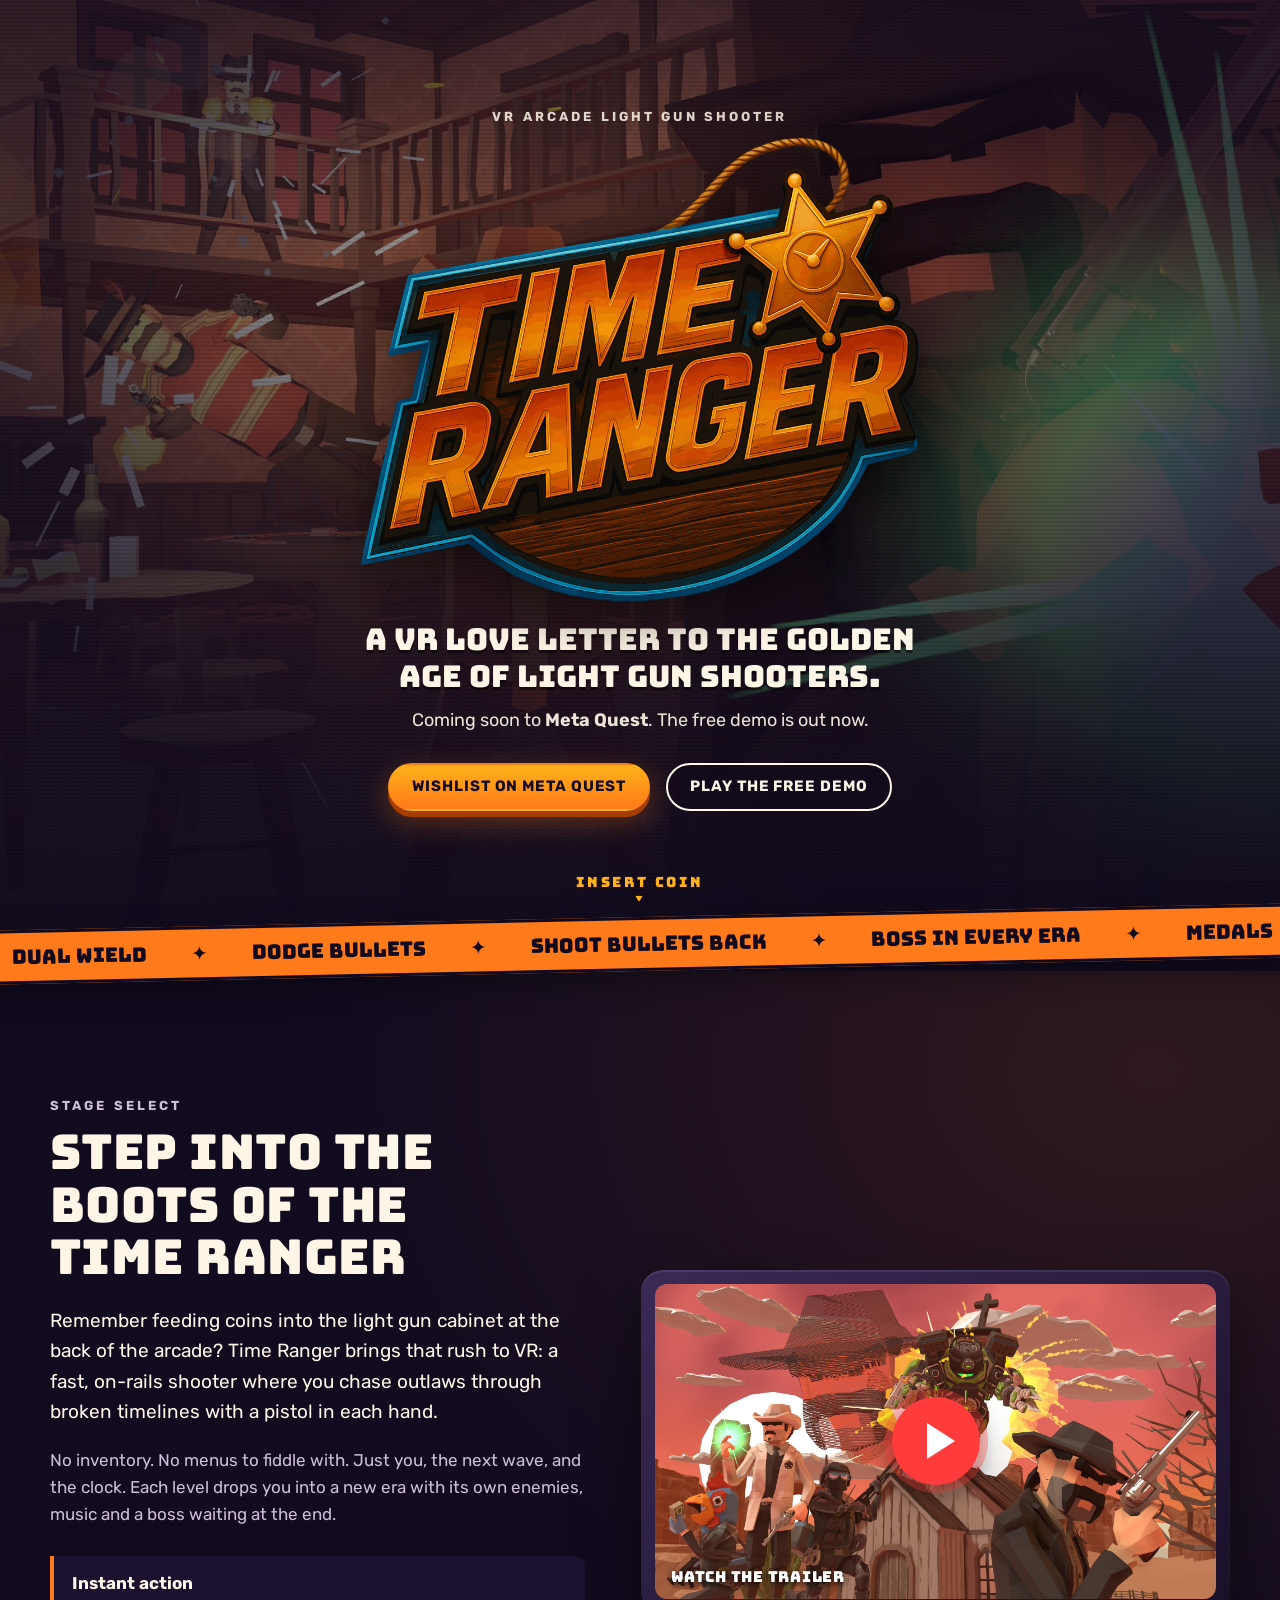
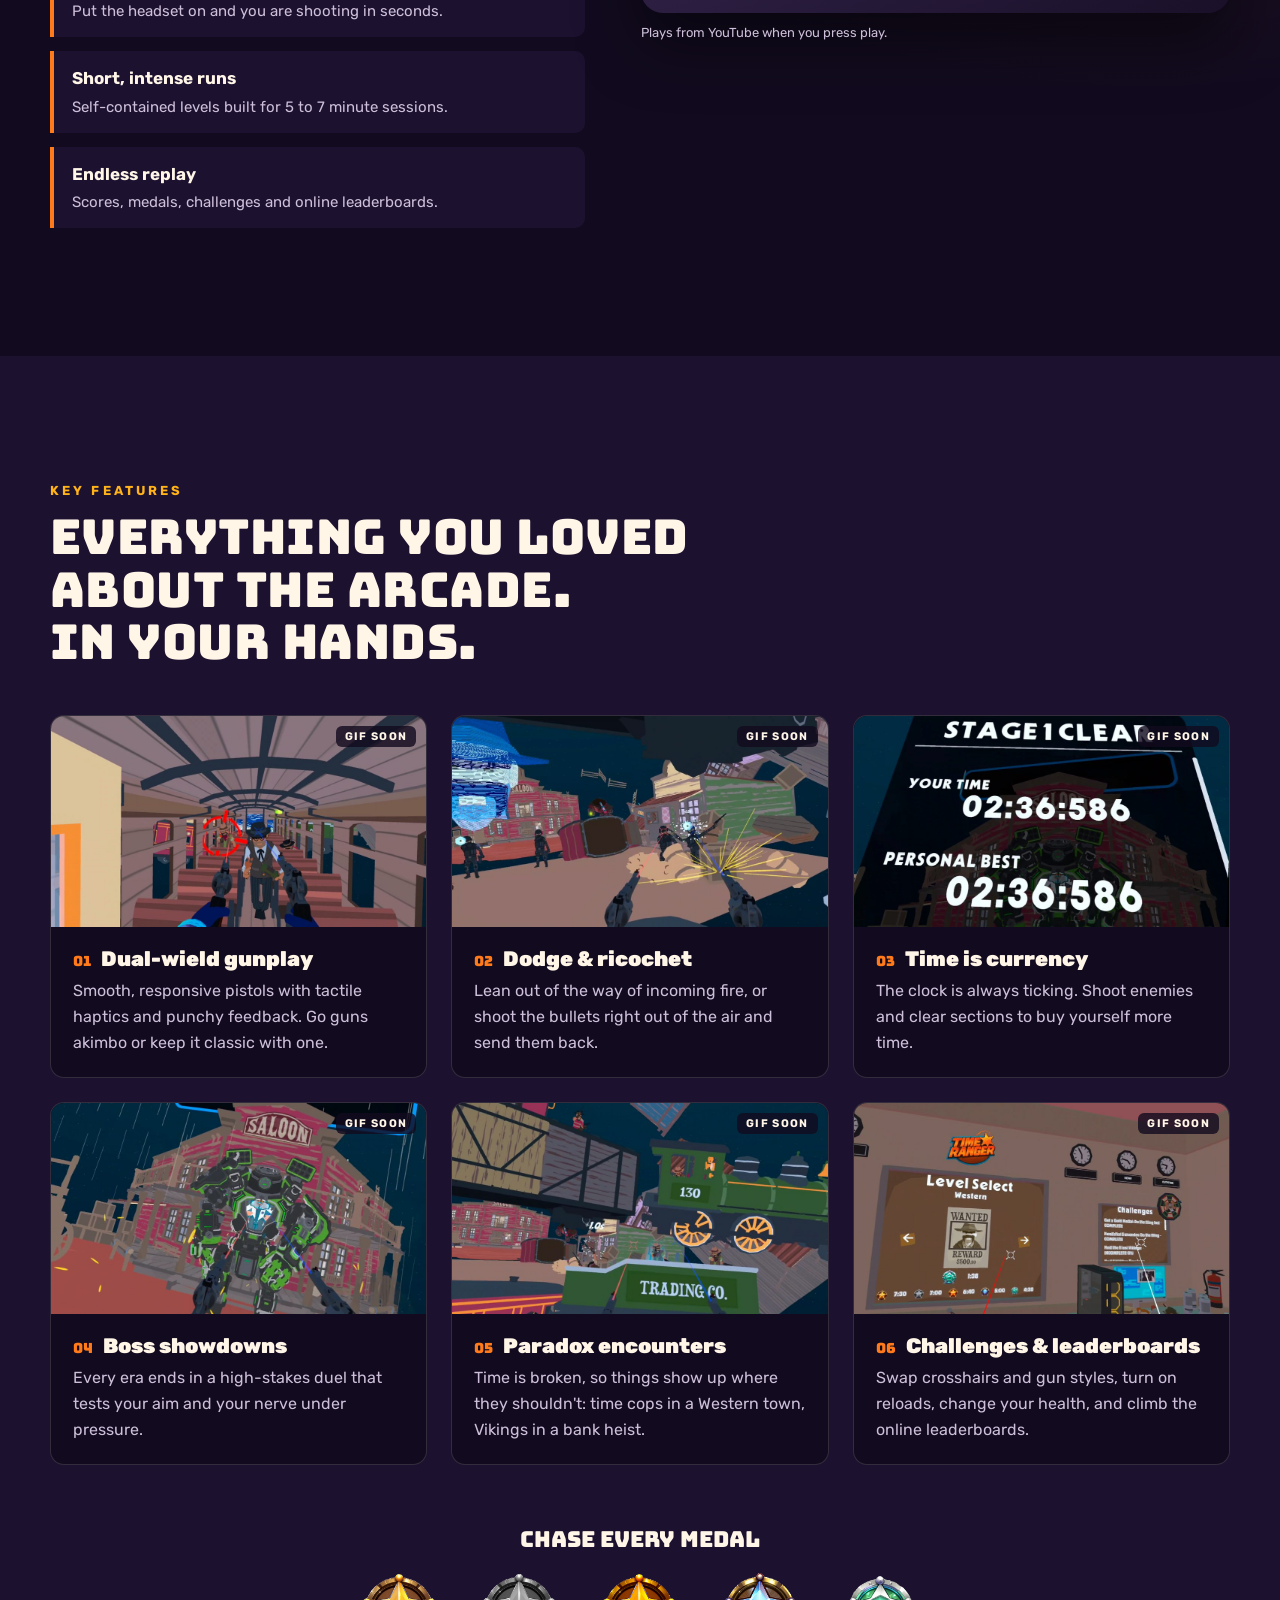
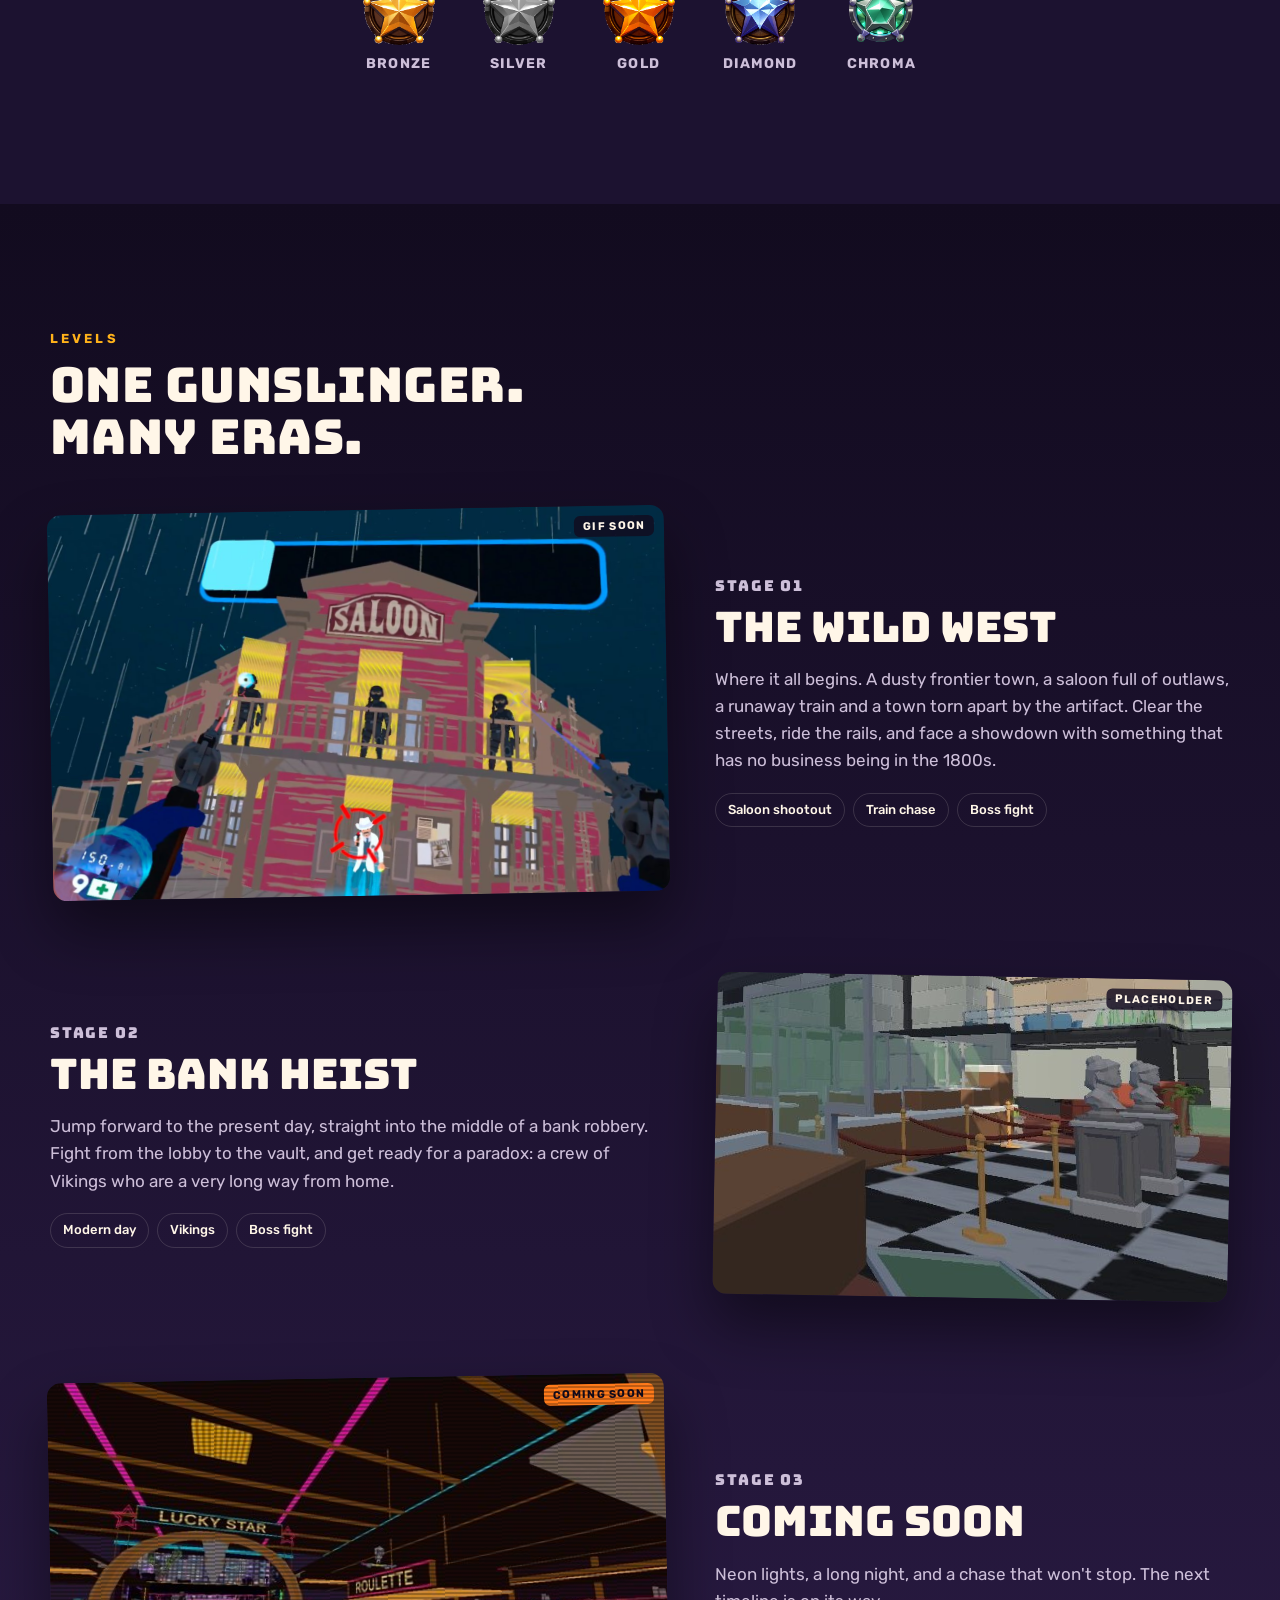
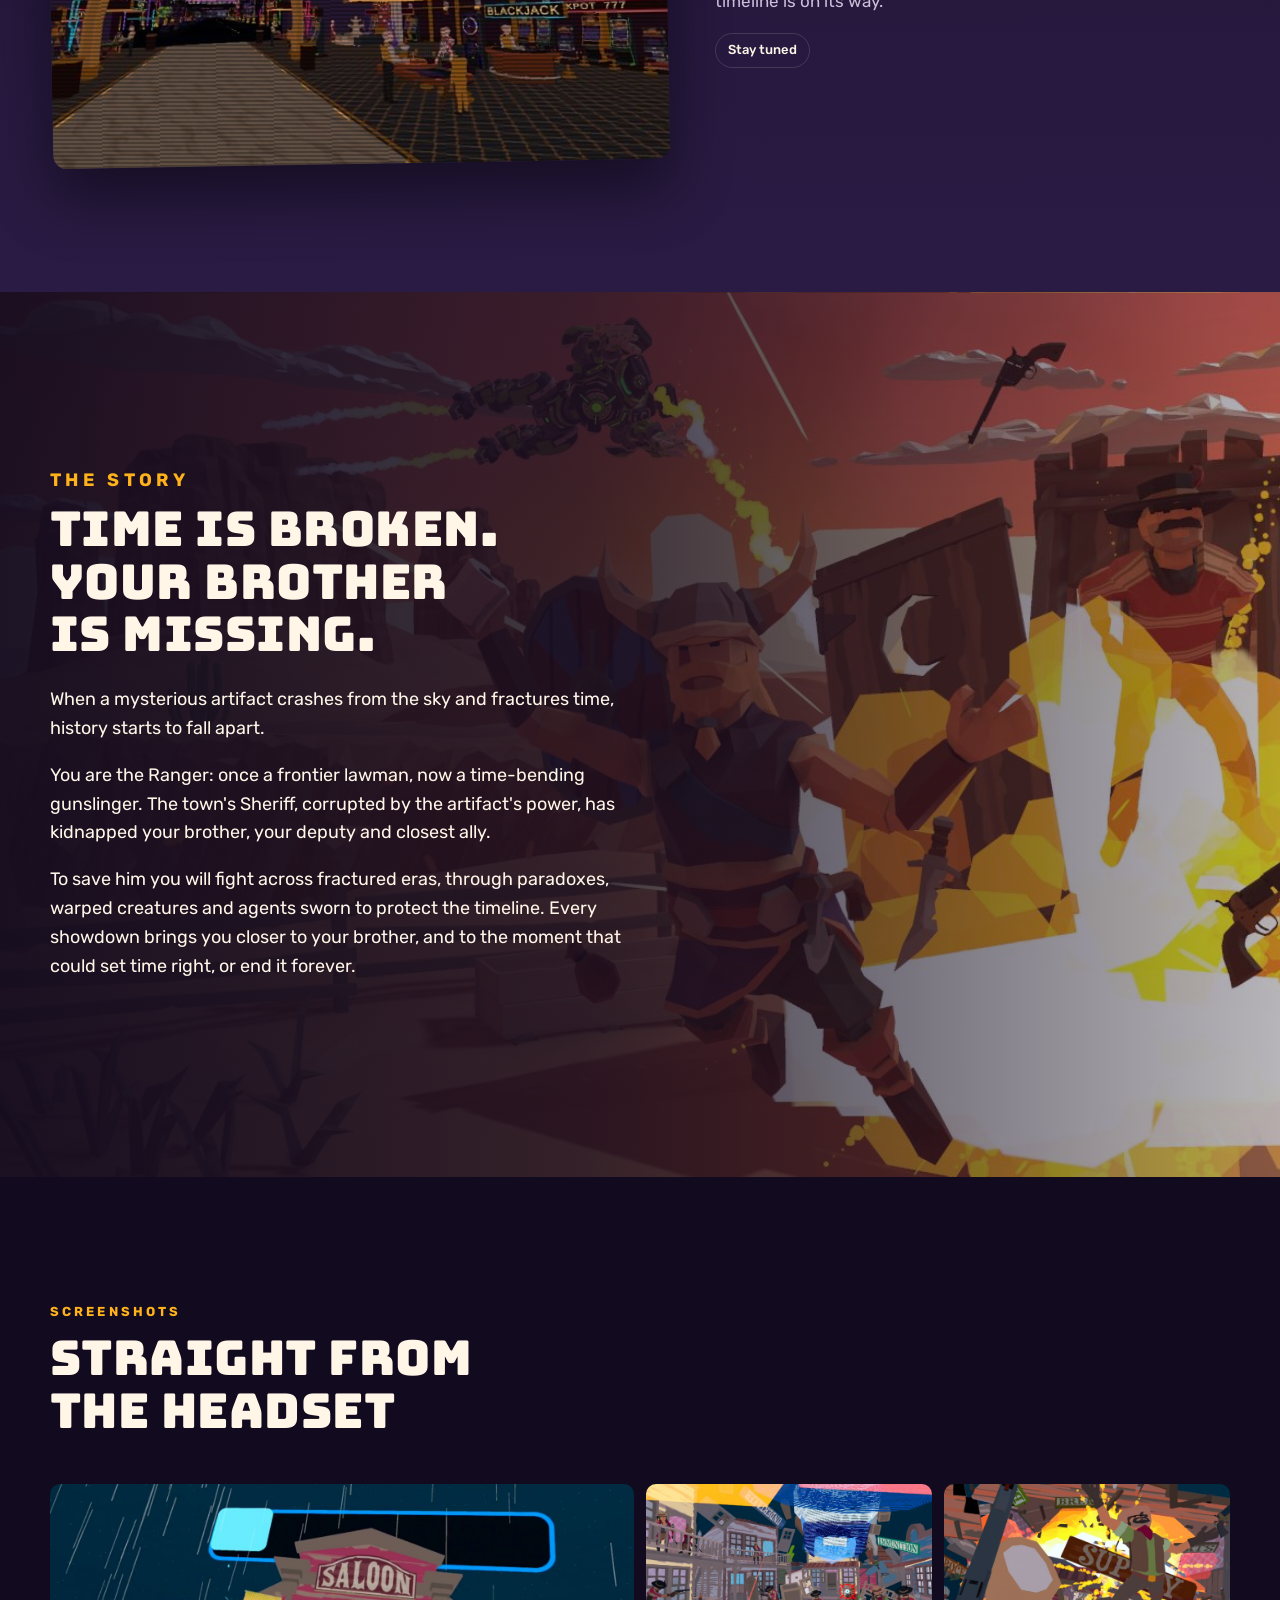
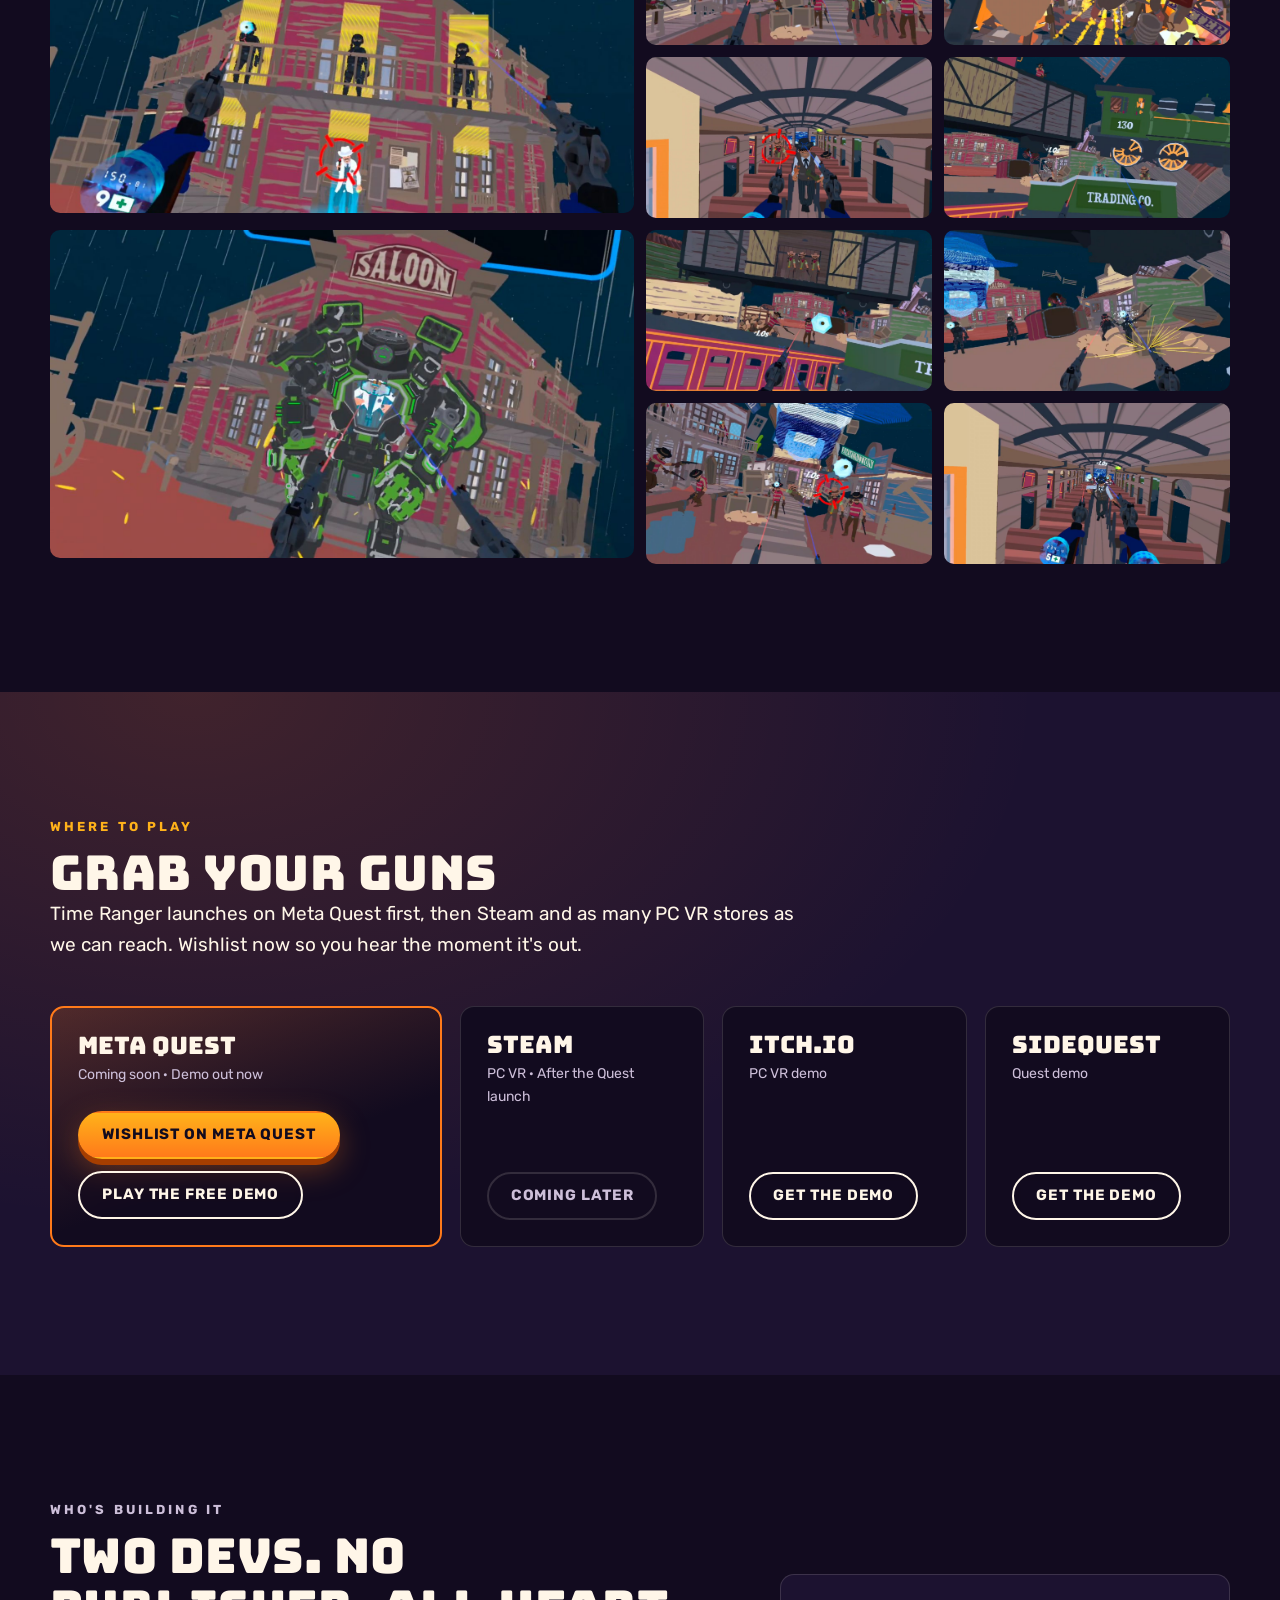
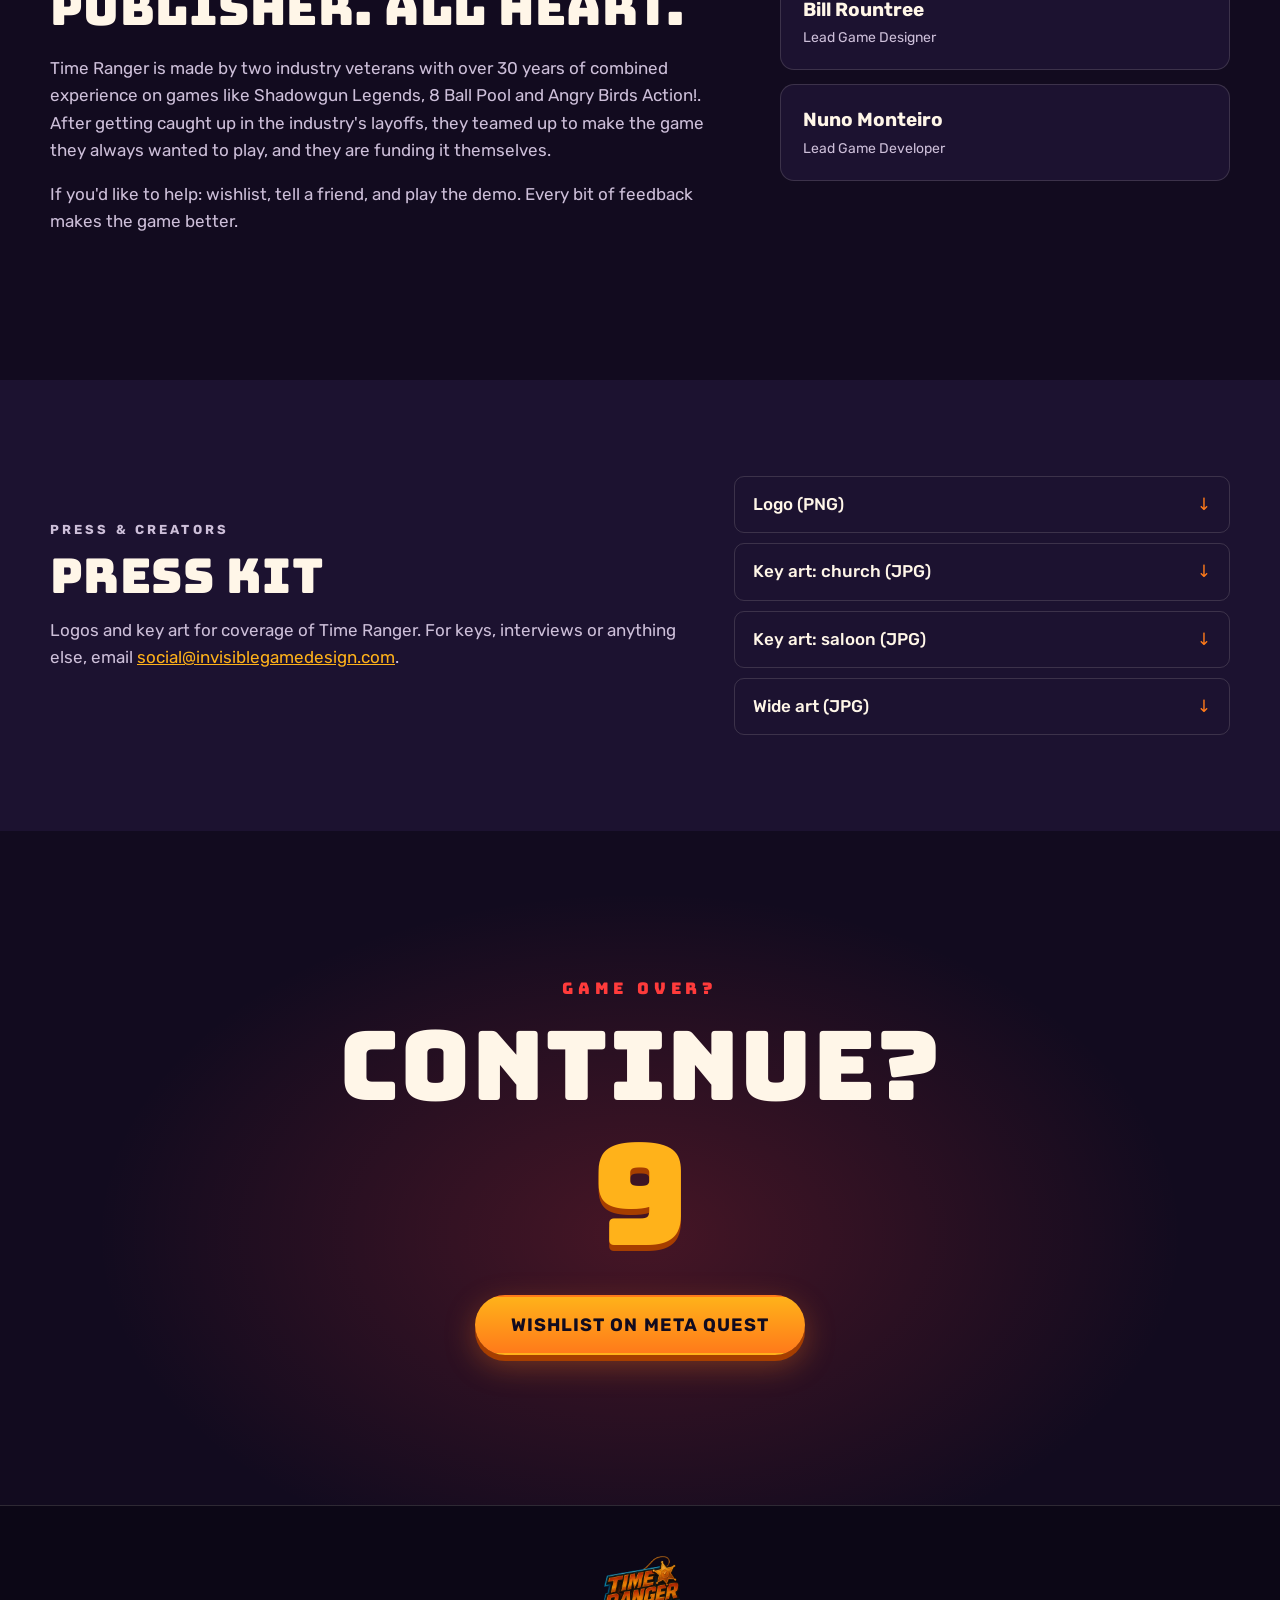
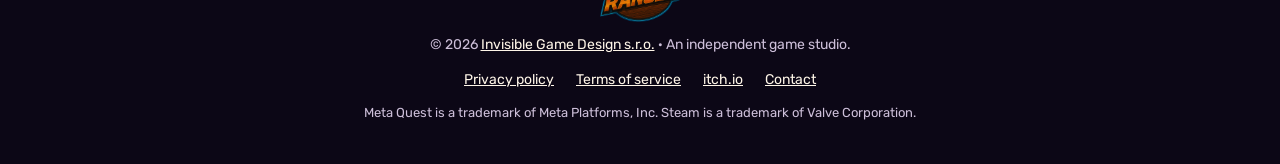
==== commit f76f091e: "Fill screenshot grid, drop fixed story background, stop sideways scroll Co-Authored-By: Claude Opus " ====
--- a/index.html
+++ b/index.html
@@ -210,6 +210,8 @@
       <a href="assets/img/shots/sc-39.jpg" class="shot shot--wide"><img src="assets/img/shots/sc-39.jpg" alt="The mech boss bursts out of the saloon" loading="lazy"></a>
       <a href="assets/img/shots/sc-29.jpg" class="shot"><img src="assets/img/shots/sc-29.jpg" alt="Shootout on top of a moving train" loading="lazy"></a>
       <a href="assets/img/shots/sc-32.jpg" class="shot"><img src="assets/img/shots/sc-32.jpg" alt="Dodging bullets in the desert" loading="lazy"></a>
+      <a href="assets/img/shots/sc-11.jpg" class="shot"><img src="assets/img/shots/sc-11.jpg" alt="Locking on to outlaws in the street" loading="lazy"></a>
+      <a href="assets/img/shots/sc-21.jpg" class="shot"><img src="assets/img/shots/sc-21.jpg" alt="Dual pistols aimed at a floating train carriage" loading="lazy"></a>
     </div>
   </div>
 </section>
--- a/styles.css
+++ b/styles.css
@@ -15,7 +15,7 @@
   --crosshair:url("data:image/svg+xml,%3Csvg xmlns='http://www.w3.org/2000/svg' width='32' height='32' viewBox='0 0 32 32'%3E%3Ccircle cx='16' cy='16' r='9' fill='none' stroke='%23ff3b3b' stroke-width='2.5'/%3E%3Cpath d='M16 1v8M16 23v8M1 16h8M23 16h8' stroke='%23ff3b3b' stroke-width='2.5'/%3E%3Ccircle cx='16' cy='16' r='1.6' fill='%23ff3b3b'/%3E%3C/svg%3E") 16 16, crosshair;
 }
 *{box-sizing:border-box}
-html{scroll-behavior:smooth;scroll-padding-top:72px}
+html{scroll-behavior:smooth;scroll-padding-top:72px;overflow-x:clip}
 body{margin:0;background:var(--ink);color:var(--paper);font:400 17px/1.6 var(--body);cursor:var(--crosshair);overflow-x:hidden;-webkit-font-smoothing:antialiased}
 a,button{cursor:var(--crosshair)}
 img{max-width:100%;display:block}
@@ -135,7 +135,7 @@
 
 /* Story */
 .story{position:relative;padding:clamp(90px,14vw,180px) 0;isolation:isolate;overflow:hidden}
-.story__bg{position:absolute;inset:0;background-size:cover;background-position:center;z-index:-2;background-attachment:fixed}
+.story__bg{position:absolute;inset:0;background-size:cover;background-position:center;z-index:-2}
 .story__shade{position:absolute;inset:0;z-index:-1;background:linear-gradient(90deg,rgba(18,11,31,.95) 0%,rgba(18,11,31,.8) 45%,rgba(18,11,31,.3) 100%)}
 .story__inner{max-width:1180px}
 .story__inner > *{max-width:600px}
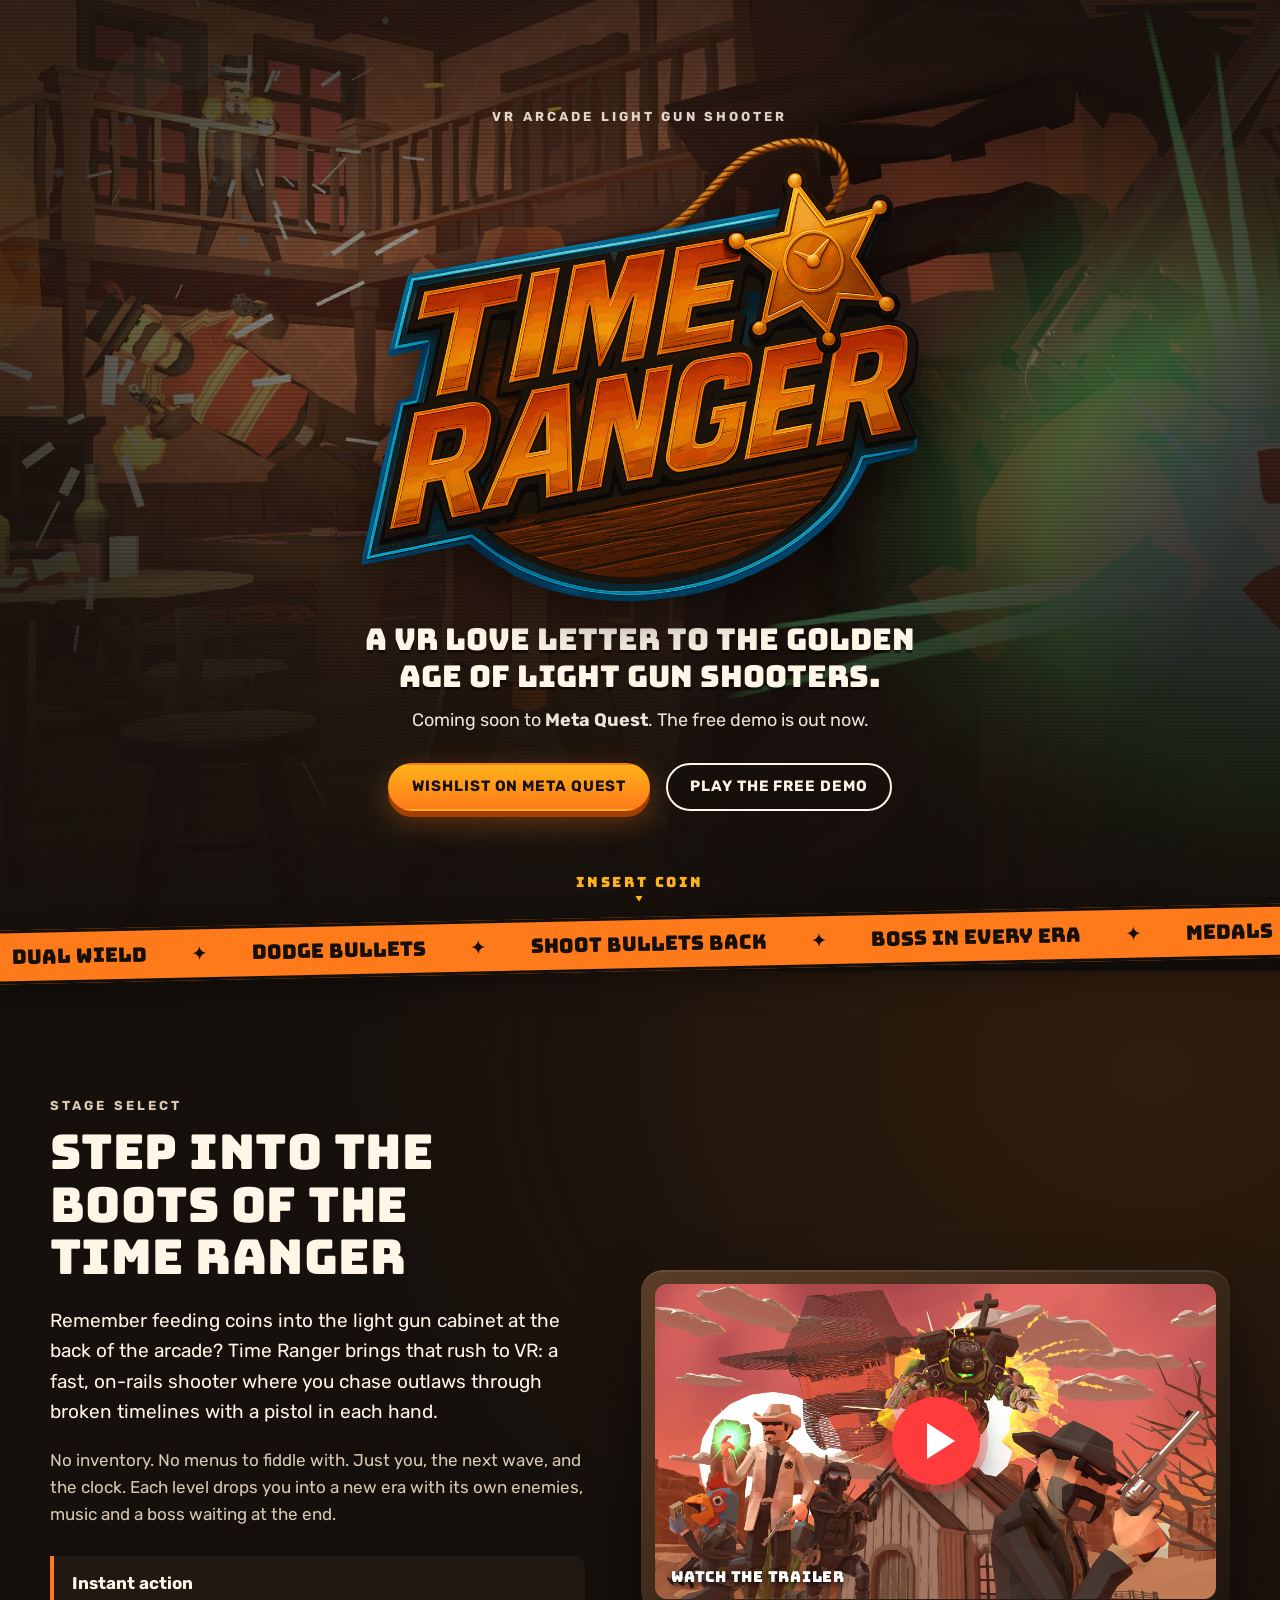
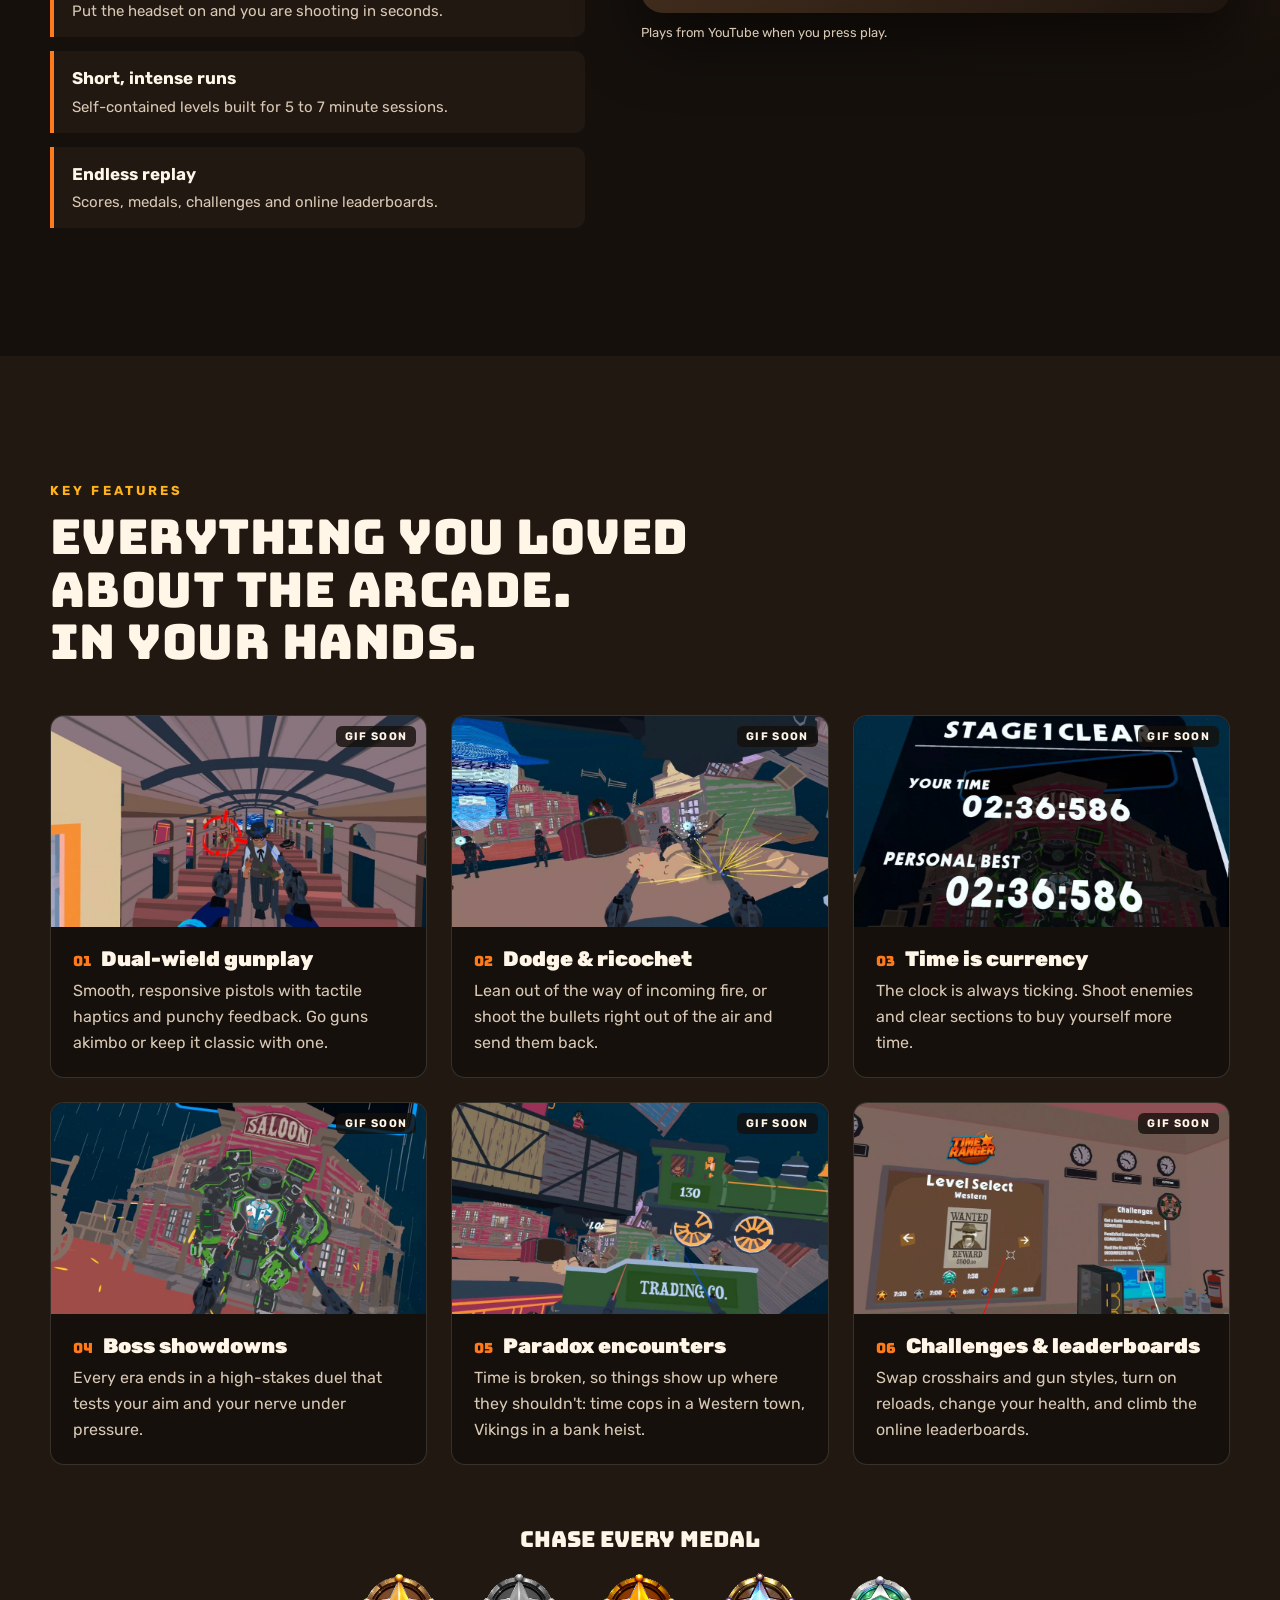
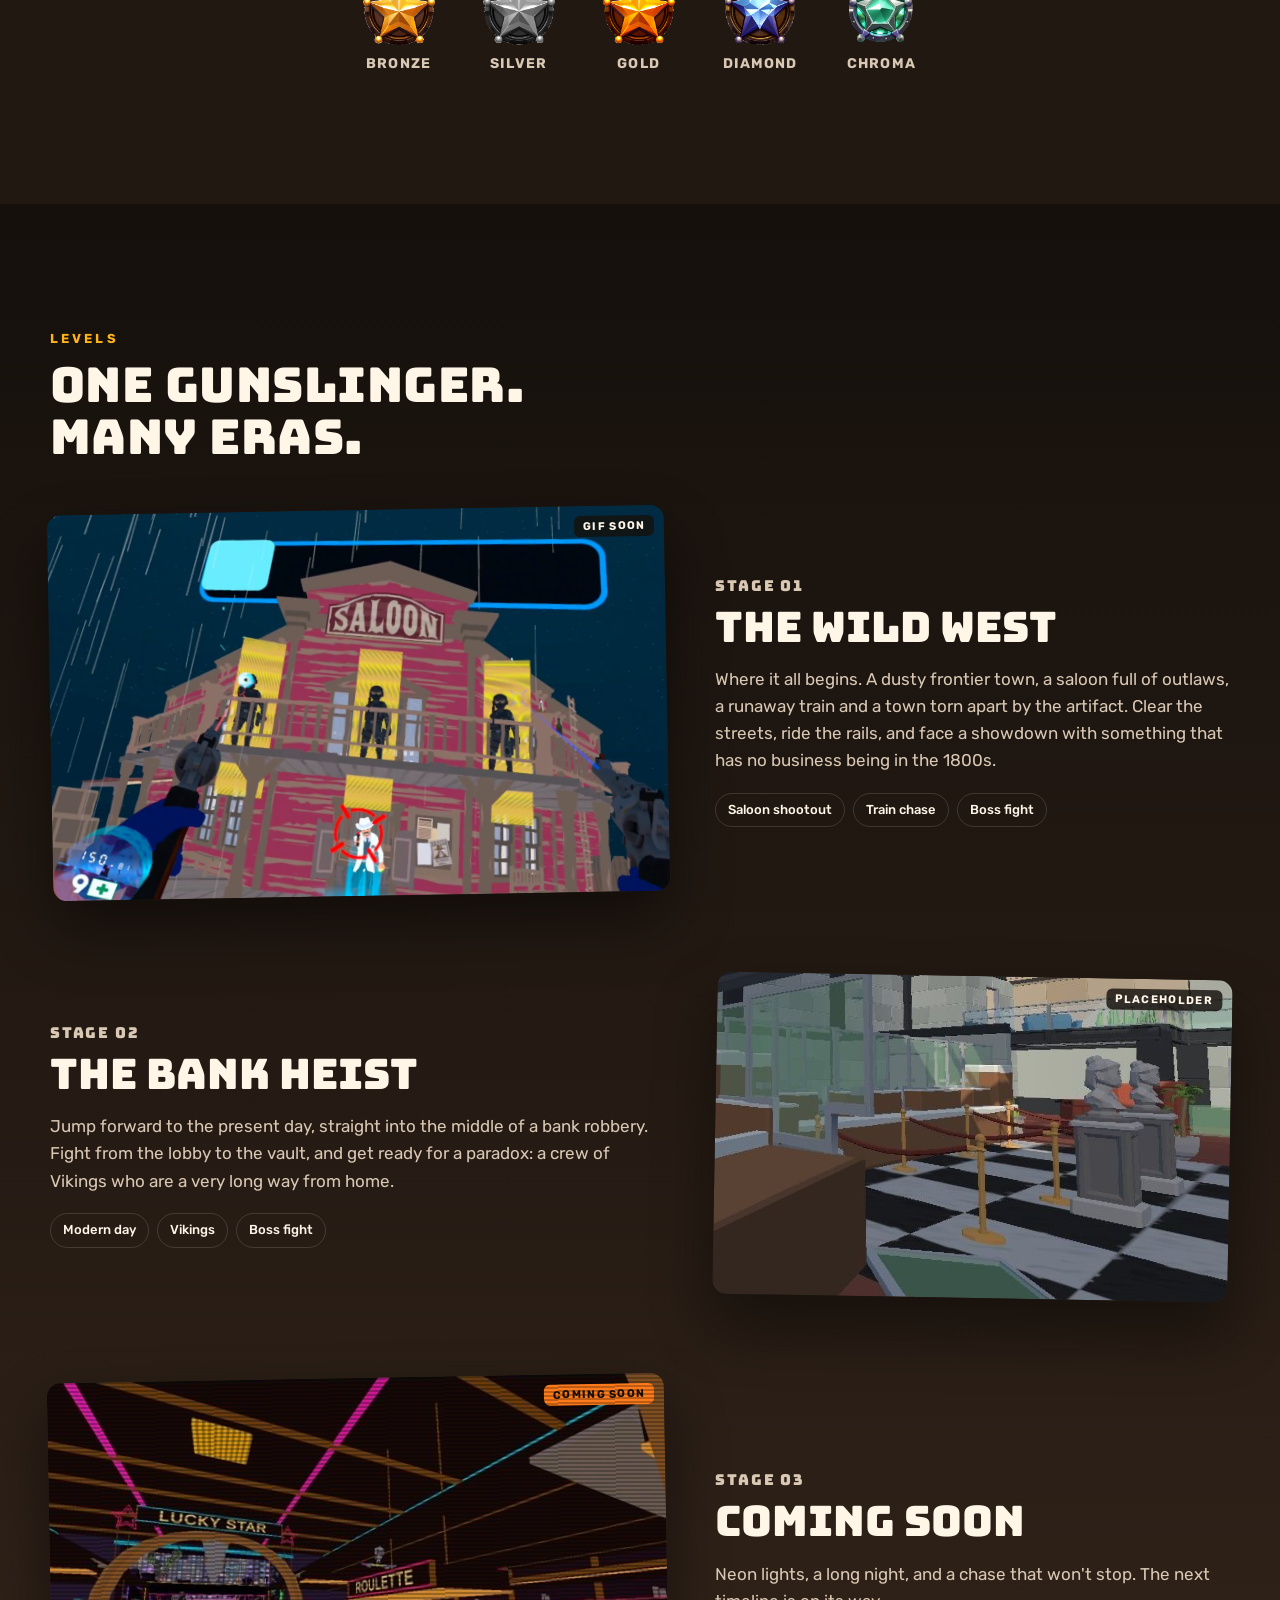
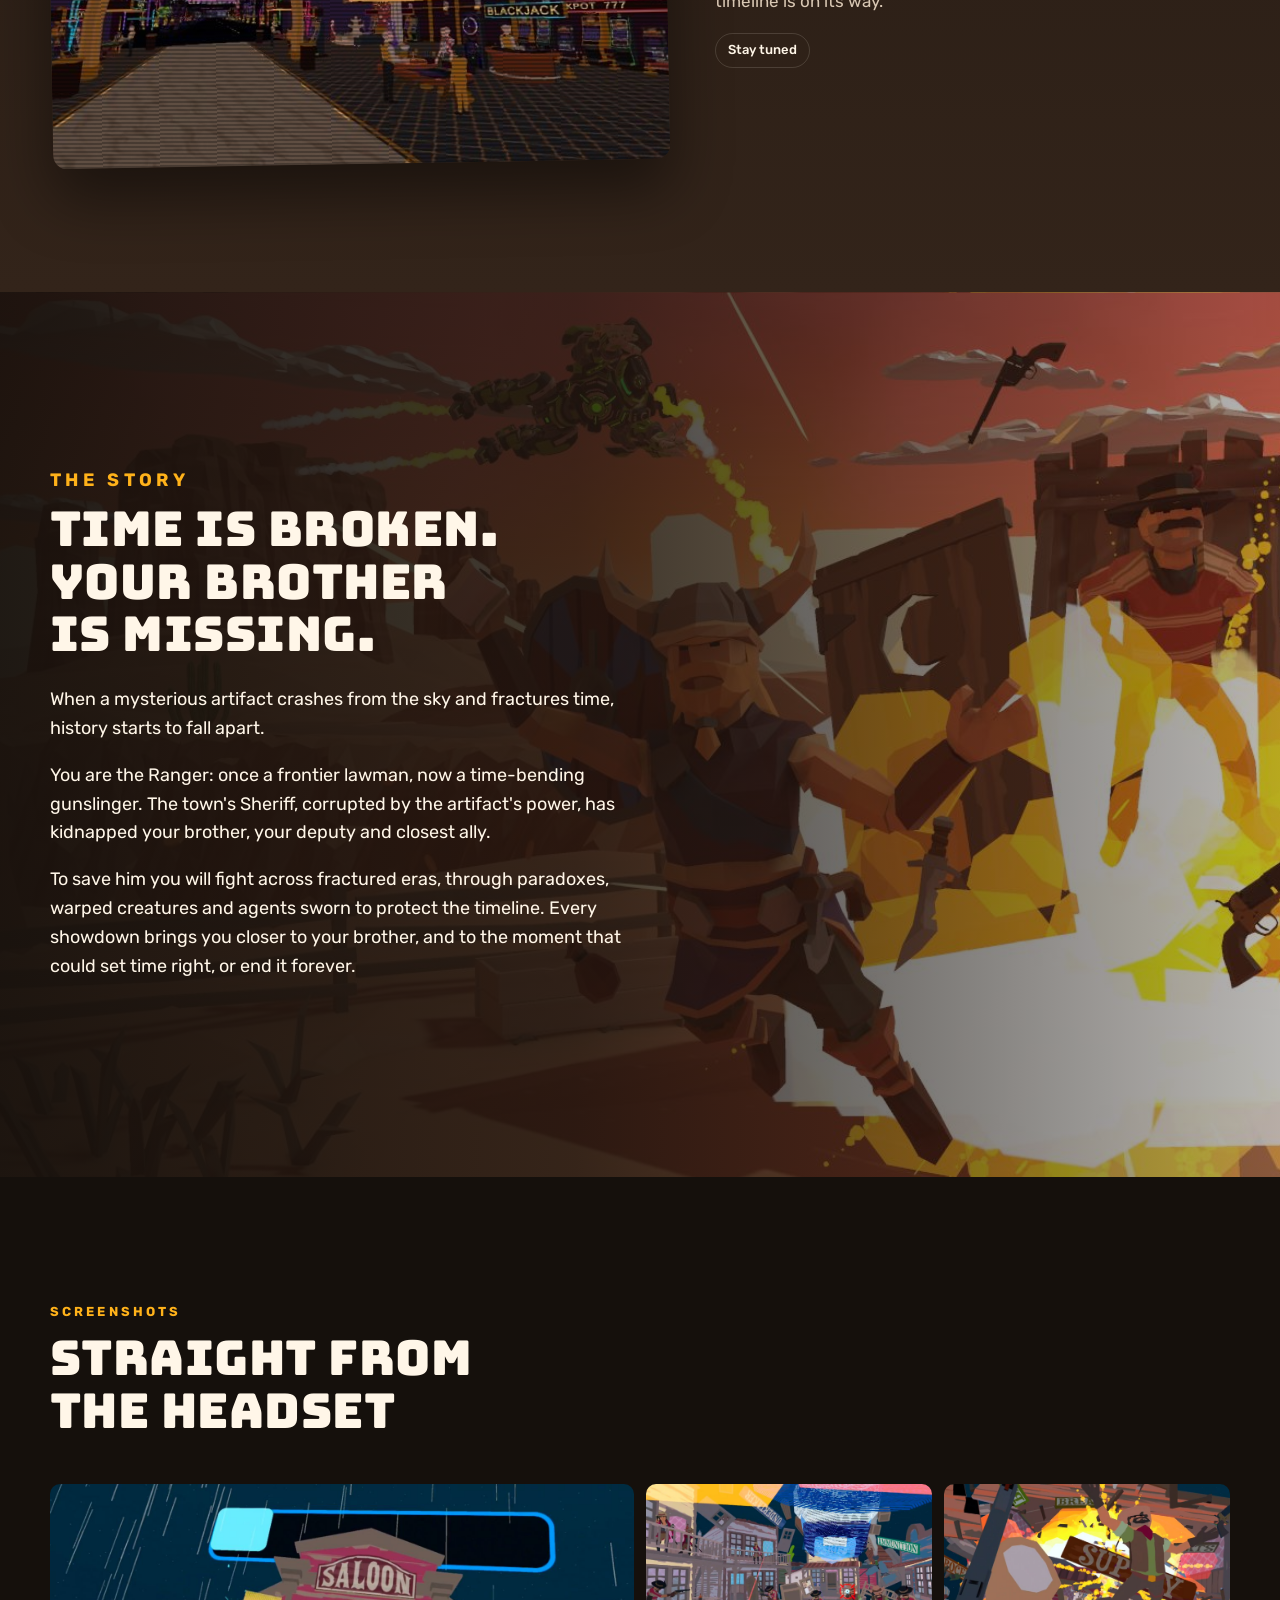
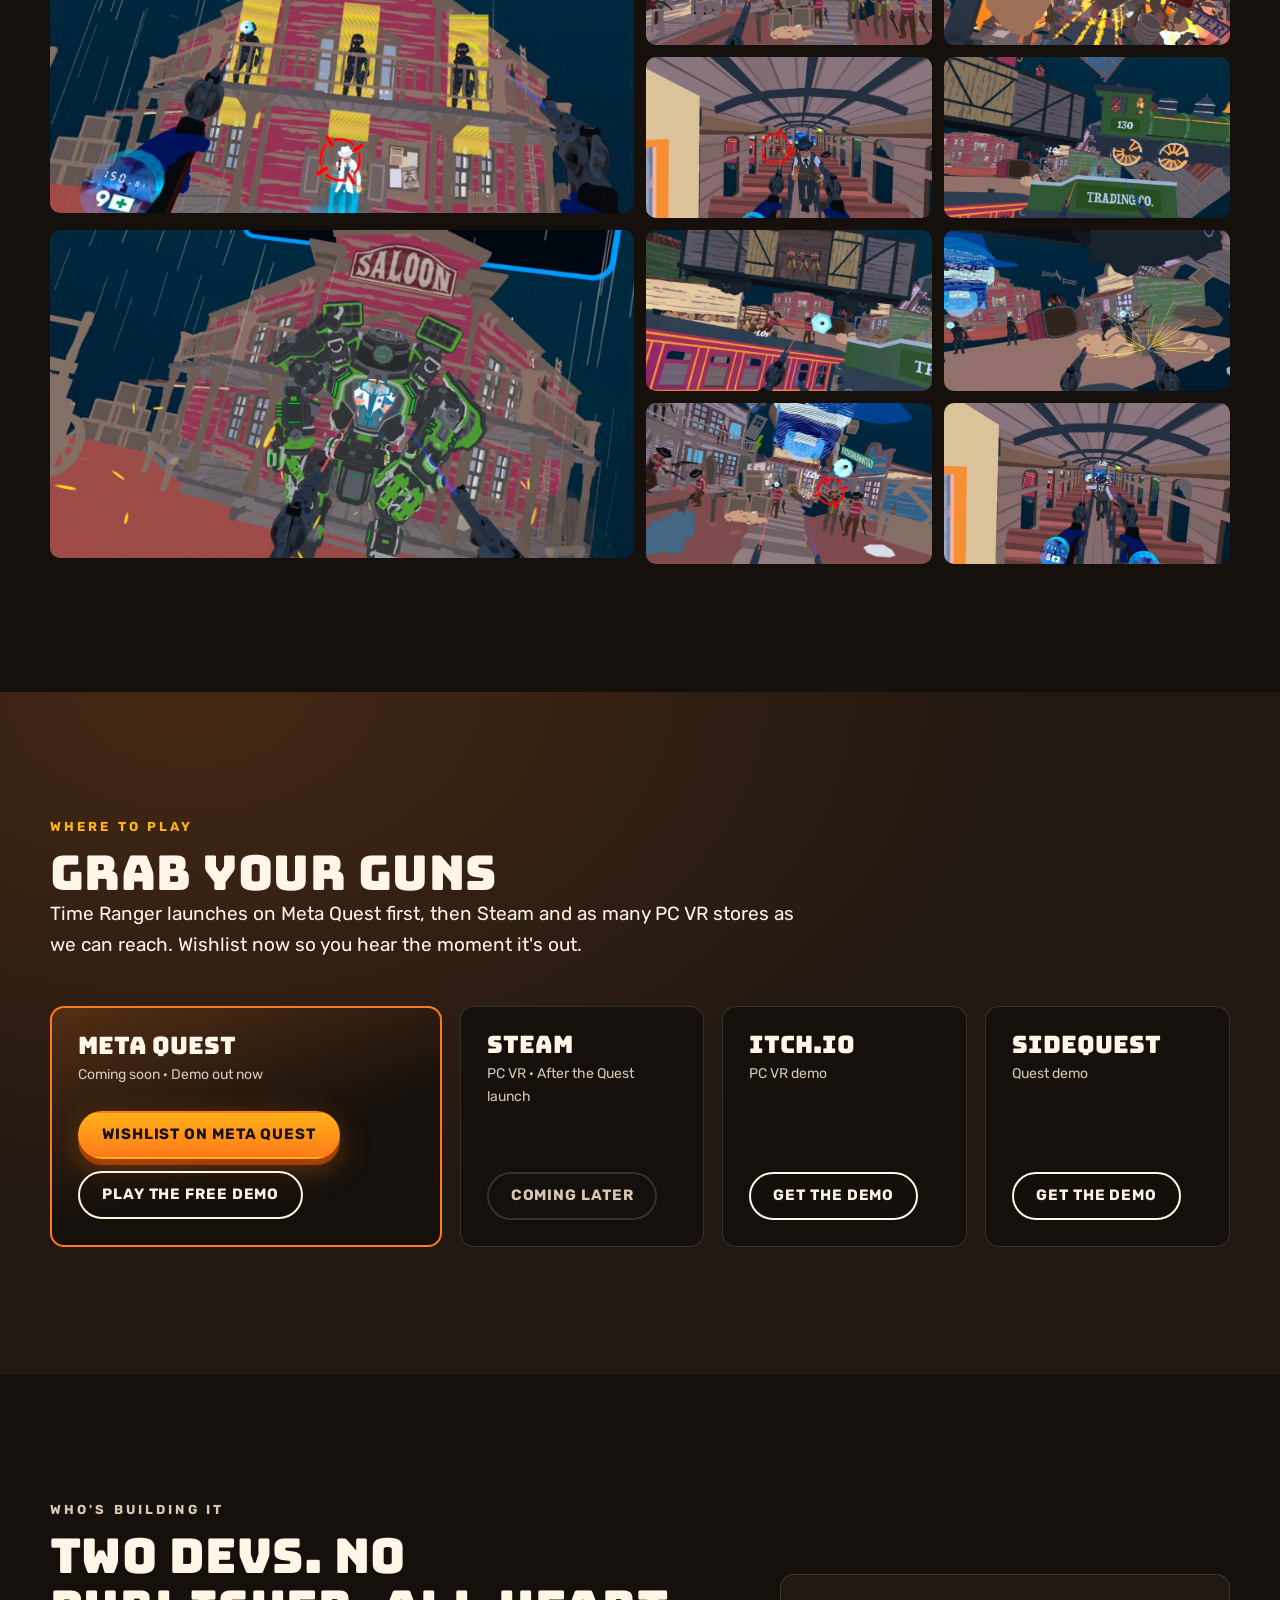
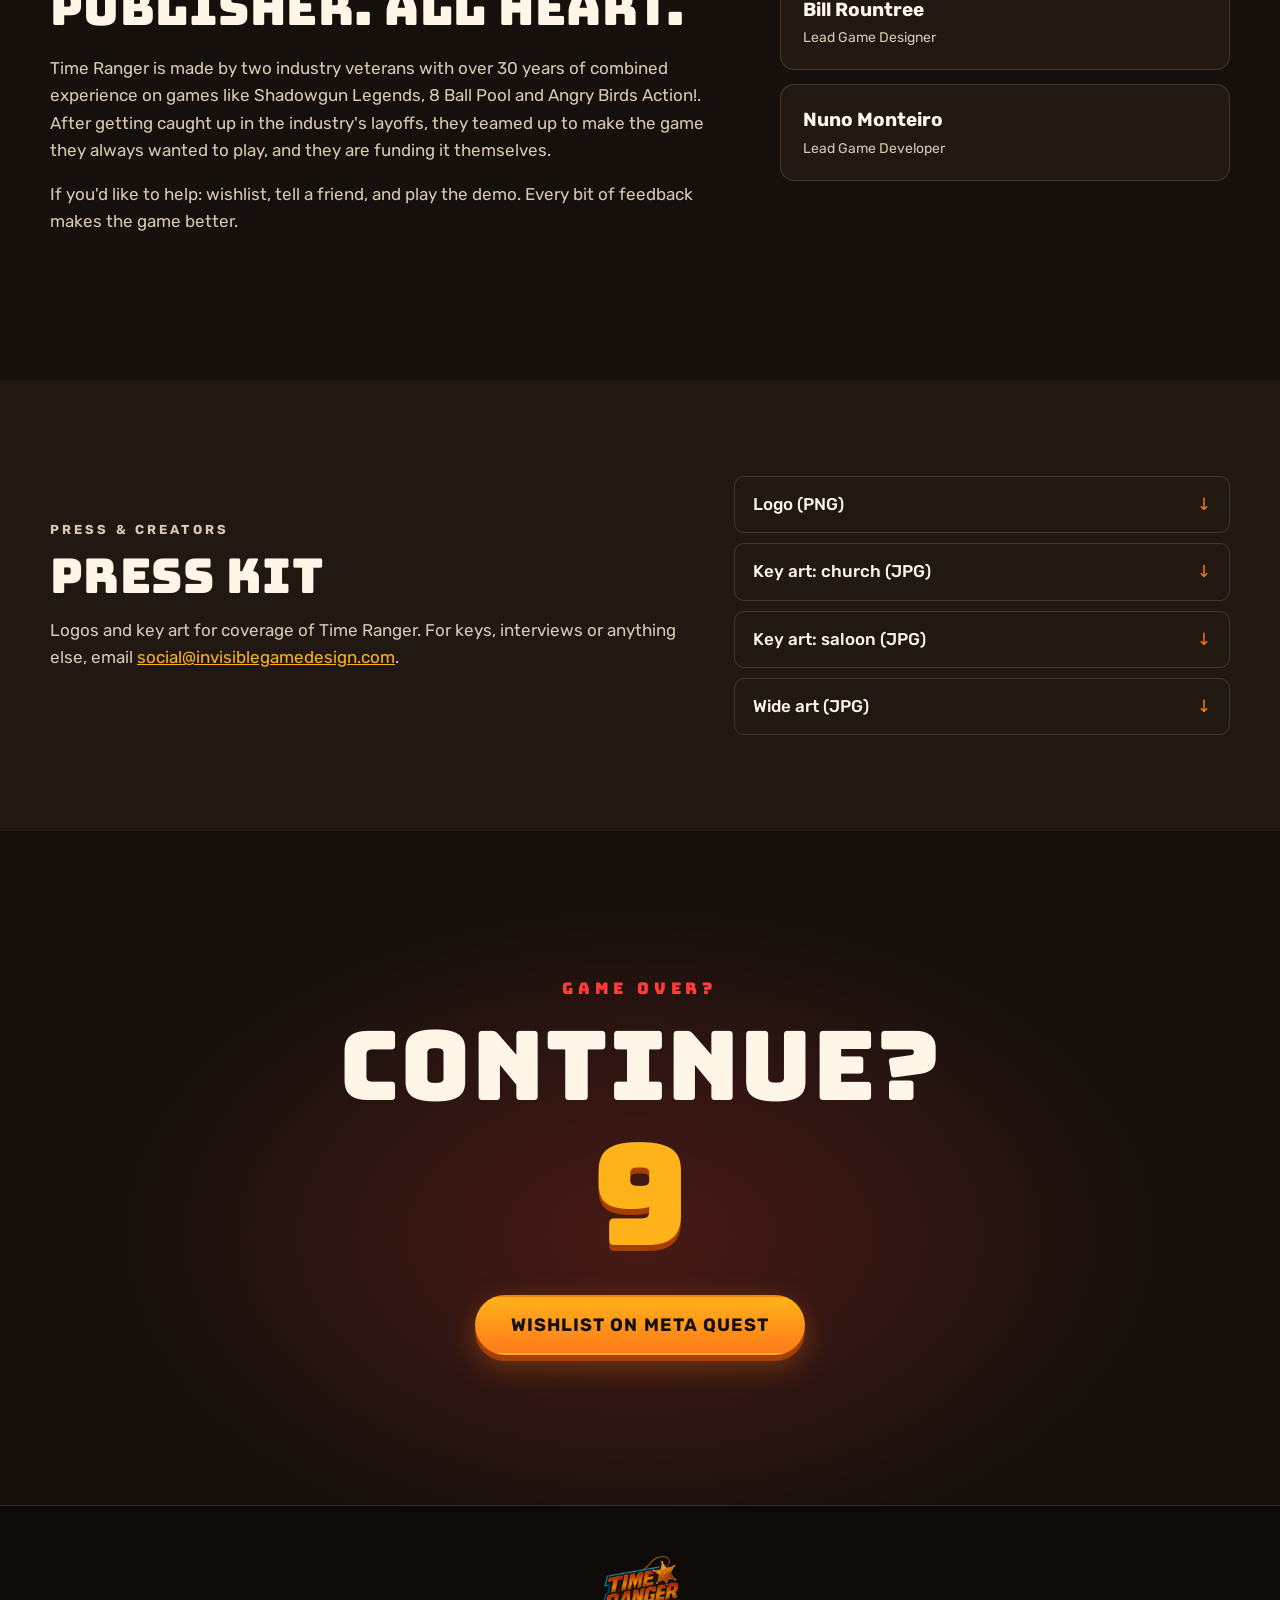
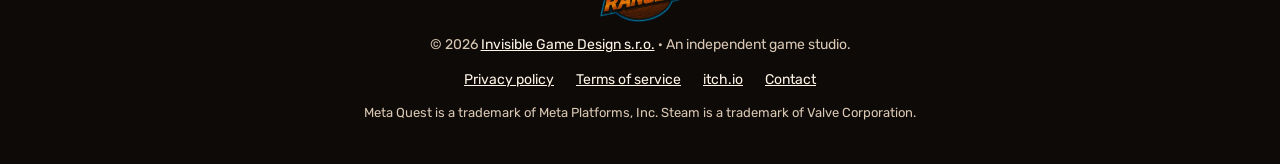
==== commit 352c63a2: "Swap purple palette for warm browns Co-Authored-By: Claude Opus 5.5 <noreply@anthropic.com>" ====
--- a/index.html
+++ b/index.html
@@ -10,7 +10,7 @@
 <meta property="og:image" content="assets/img/og-wide.jpg">
 <meta property="og:type" content="website">
 <meta name="twitter:card" content="summary_large_image">
-<meta name="theme-color" content="#120b1f">
+<meta name="theme-color" content="#15100c">
 <link rel="icon" type="image/png" href="assets/img/favicon.png">
 <link rel="preconnect" href="https://fonts.googleapis.com">
 <link rel="preconnect" href="https://fonts.gstatic.com" crossorigin>
--- a/styles.css
+++ b/styles.css
@@ -1,9 +1,9 @@
 :root{
-  --ink:#120b1f;
-  --ink-2:#1c1230;
-  --ink-3:#2a1b44;
+  --ink:#15100c;
+  --ink-2:#211812;
+  --ink-3:#33241a;
   --paper:#fff6e8;
-  --muted:#cdbfd9;
+  --muted:#d9c8b4;
   --hot:#ff7a1a;
   --hot-2:#ffb21a;
   --red:#ff3b3b;
@@ -34,7 +34,7 @@
 .btn--hot{background:linear-gradient(180deg,var(--hot-2),var(--hot));color:var(--ink);box-shadow:0 6px 0 #a63e00,0 10px 30px rgba(255,122,26,.35)}
 .btn--hot:hover{transform:translateY(-2px);box-shadow:0 8px 0 #a63e00,0 14px 36px rgba(255,122,26,.5)}
 .btn--hot:active{transform:translateY(4px);box-shadow:0 2px 0 #a63e00}
-.btn--ghost{border-color:var(--paper);color:var(--paper);background:rgba(18,11,31,.35);backdrop-filter:blur(4px)}
+.btn--ghost{border-color:var(--paper);color:var(--paper);background:rgba(21,16,12,.35);backdrop-filter:blur(4px)}
 .btn--ghost:hover{background:var(--paper);color:var(--ink)}
 .btn--disabled{border-color:var(--line);color:var(--muted)}
 .btn--small{min-height:38px;padding:8px 16px;font-size:13px;box-shadow:0 4px 0 #a63e00}
@@ -46,7 +46,7 @@
 .fineprint{font-size:13px;color:var(--muted);margin-top:10px}
 
 /* Nav */
-.nav{position:fixed;inset:0 0 auto 0;z-index:50;display:flex;align-items:center;gap:24px;padding:10px max(16px,calc((100% - 1180px)/2));background:linear-gradient(180deg,rgba(18,11,31,.92),rgba(18,11,31,.7));backdrop-filter:blur(10px);border-bottom:1px solid var(--line);transform:translateY(-100%);transition:transform .3s ease}
+.nav{position:fixed;inset:0 0 auto 0;z-index:50;display:flex;align-items:center;gap:24px;padding:10px max(16px,calc((100% - 1180px)/2));background:linear-gradient(180deg,rgba(21,16,12,.92),rgba(21,16,12,.7));backdrop-filter:blur(10px);border-bottom:1px solid var(--line);transform:translateY(-100%);transition:transform .3s ease}
 .nav.is-on{transform:none}
 .nav__logo img{width:58px;height:auto}
 .nav__links{display:flex;gap:22px;margin-left:auto}
@@ -56,7 +56,7 @@
 /* Hero */
 .hero{position:relative;min-height:100svh;display:grid;place-items:center;overflow:hidden;isolation:isolate;text-align:center}
 .hero__bg{position:absolute;inset:-4%;background-size:cover;background-position:center 40%;z-index:-2;transform:scale(1.04);animation:drift 24s ease-in-out infinite alternate}
-.hero__shade{position:absolute;inset:0;z-index:-1;background:radial-gradient(ellipse at 50% 40%,rgba(18,11,31,.15),rgba(18,11,31,.75) 70%),linear-gradient(180deg,rgba(18,11,31,.4) 0%,rgba(18,11,31,0) 30%,rgba(18,11,31,.95) 100%)}
+.hero__shade{position:absolute;inset:0;z-index:-1;background:radial-gradient(ellipse at 50% 40%,rgba(21,16,12,.15),rgba(21,16,12,.75) 70%),linear-gradient(180deg,rgba(21,16,12,.4) 0%,rgba(21,16,12,0) 30%,rgba(21,16,12,.95) 100%)}
 .hero__shade::after{content:"";position:absolute;inset:0;background:repeating-linear-gradient(0deg,rgba(0,0,0,.12) 0 2px,transparent 2px 4px);mix-blend-mode:multiply;pointer-events:none}
 .hero__inner{padding:110px 16px 120px;max-width:900px}
 .hero__logo img{width:min(560px,82vw);height:auto;margin:0 auto;filter:drop-shadow(0 12px 30px rgba(0,0,0,.6));animation:pop .9s cubic-bezier(.2,1.4,.4,1) both}
@@ -87,7 +87,7 @@
 .pillars span{color:var(--muted);font-size:15px}
 
 /* CRT trailer */
-.crt{padding:14px;border-radius:22px;background:linear-gradient(145deg,#3a2a55,#1a1029);box-shadow:inset 0 2px 0 rgba(255,255,255,.08),0 30px 60px rgba(0,0,0,.5)}
+.crt{padding:14px;border-radius:22px;background:linear-gradient(145deg,#5a3d26,#1e150f);box-shadow:inset 0 2px 0 rgba(255,255,255,.08),0 30px 60px rgba(0,0,0,.5)}
 .yt{position:relative;display:block;width:100%;aspect-ratio:16/9;padding:0;border:0;border-radius:12px;overflow:hidden;background:#000}
 .yt img{width:100%;height:100%;object-fit:cover;transition:transform .4s ease,filter .4s ease}
 .yt:hover img{transform:scale(1.04);filter:brightness(.8)}
@@ -107,7 +107,7 @@
 .card h3{padding:20px 22px 8px;display:flex;align-items:baseline;gap:10px}
 .card p{padding:0 22px 22px;margin:0;color:var(--muted);font-size:16px}
 .num{font:400 14px/1 var(--display);color:var(--hot)}
-.tag{position:absolute;top:10px;right:10px;padding:5px 9px;border-radius:6px;background:rgba(18,11,31,.8);color:var(--paper);font:700 11px/1 var(--body);letter-spacing:.12em;text-transform:uppercase}
+.tag{position:absolute;top:10px;right:10px;padding:5px 9px;border-radius:6px;background:rgba(21,16,12,.8);color:var(--paper);font:700 11px/1 var(--body);letter-spacing:.12em;text-transform:uppercase}
 .tag--hot{background:var(--hot);color:var(--ink)}
 
 .medals{margin-top:64px;text-align:center}
@@ -136,7 +136,7 @@
 /* Story */
 .story{position:relative;padding:clamp(90px,14vw,180px) 0;isolation:isolate;overflow:hidden}
 .story__bg{position:absolute;inset:0;background-size:cover;background-position:center;z-index:-2}
-.story__shade{position:absolute;inset:0;z-index:-1;background:linear-gradient(90deg,rgba(18,11,31,.95) 0%,rgba(18,11,31,.8) 45%,rgba(18,11,31,.3) 100%)}
+.story__shade{position:absolute;inset:0;z-index:-1;background:linear-gradient(90deg,rgba(21,16,12,.95) 0%,rgba(21,16,12,.8) 45%,rgba(21,16,12,.3) 100%)}
 .story__inner{max-width:1180px}
 .story__inner > *{max-width:600px}
 .story h2{margin-bottom:24px}
@@ -189,7 +189,7 @@
 .final__count{font:400 clamp(70px,12vw,140px)/1 var(--display);color:var(--hot-2);margin:4px 0 30px;text-shadow:0 6px 0 #a63e00}
 
 /* Footer */
-.footer{padding:50px 0 40px;border-top:1px solid var(--line);background:#0c0716;text-align:center;font-size:14px;color:var(--muted)}
+.footer{padding:50px 0 40px;border-top:1px solid var(--line);background:#0e0a07;text-align:center;font-size:14px;color:var(--muted)}
 .footer__inner{display:grid;justify-items:center;gap:12px}
 .footer img{width:80px;height:auto}
 .footer p{margin:0}
@@ -197,7 +197,7 @@
 .footer__links{display:flex;flex-wrap:wrap;justify-content:center;gap:8px 22px}
 
 /* Lightbox */
-.lightbox{position:fixed;inset:0;z-index:80;background:rgba(8,4,14,.92);display:grid;place-items:center;padding:24px}
+.lightbox{position:fixed;inset:0;z-index:80;background:rgba(10,7,5,.92);display:grid;place-items:center;padding:24px}
 .lightbox[hidden]{display:none}
 .lightbox img{max-width:100%;max-height:90vh;border-radius:10px;box-shadow:0 30px 80px #000}
 .lightbox__close{position:absolute;top:14px;right:18px;width:48px;height:48px;border:0;border-radius:50%;background:var(--paper);color:var(--ink);font-size:30px;line-height:1}
@@ -206,7 +206,7 @@
 .hit{position:fixed;width:34px;height:34px;margin:-17px 0 0 -17px;pointer-events:none;z-index:90}
 .hit::before{content:"";position:absolute;inset:0;border-radius:50%;background:radial-gradient(circle,#fff 0 18%,var(--hot-2) 30%,rgba(255,122,26,0) 70%);animation:flash .35s ease-out forwards}
 .hit::after{content:"";position:absolute;left:50%;top:50%;width:8px;height:8px;margin:-4px 0 0 -4px;border-radius:50%;background:#1a0f08;box-shadow:0 0 0 2px rgba(0,0,0,.35);animation:fade 1.4s ease-in .2s forwards}
-.hud{position:fixed;right:16px;bottom:16px;z-index:60;padding:8px 12px;border-radius:8px;background:rgba(18,11,31,.85);border:1px solid var(--line);font:400 13px/1 var(--display);letter-spacing:.1em;color:var(--hot-2);opacity:0;transform:translateY(10px);transition:opacity .3s ease,transform .3s ease;pointer-events:none}
+.hud{position:fixed;right:16px;bottom:16px;z-index:60;padding:8px 12px;border-radius:8px;background:rgba(21,16,12,.85);border:1px solid var(--line);font:400 13px/1 var(--display);letter-spacing:.1em;color:var(--hot-2);opacity:0;transform:translateY(10px);transition:opacity .3s ease,transform .3s ease;pointer-events:none}
 .hud.is-on{opacity:1;transform:none}
 
 /* Reveal */
@@ -239,7 +239,7 @@
   .cards,.platforms{grid-template-columns:1fr}
   .hero__ctas .btn{width:100%}
   .shot--wide{grid-column:span 2;grid-row:auto}
-  .story__shade{background:rgba(18,11,31,.82)}
+  .story__shade{background:rgba(21,16,12,.82)}
   .ticker span{font-size:16px;padding:12px 16px}
 }
 @media (prefers-reduced-motion:reduce){
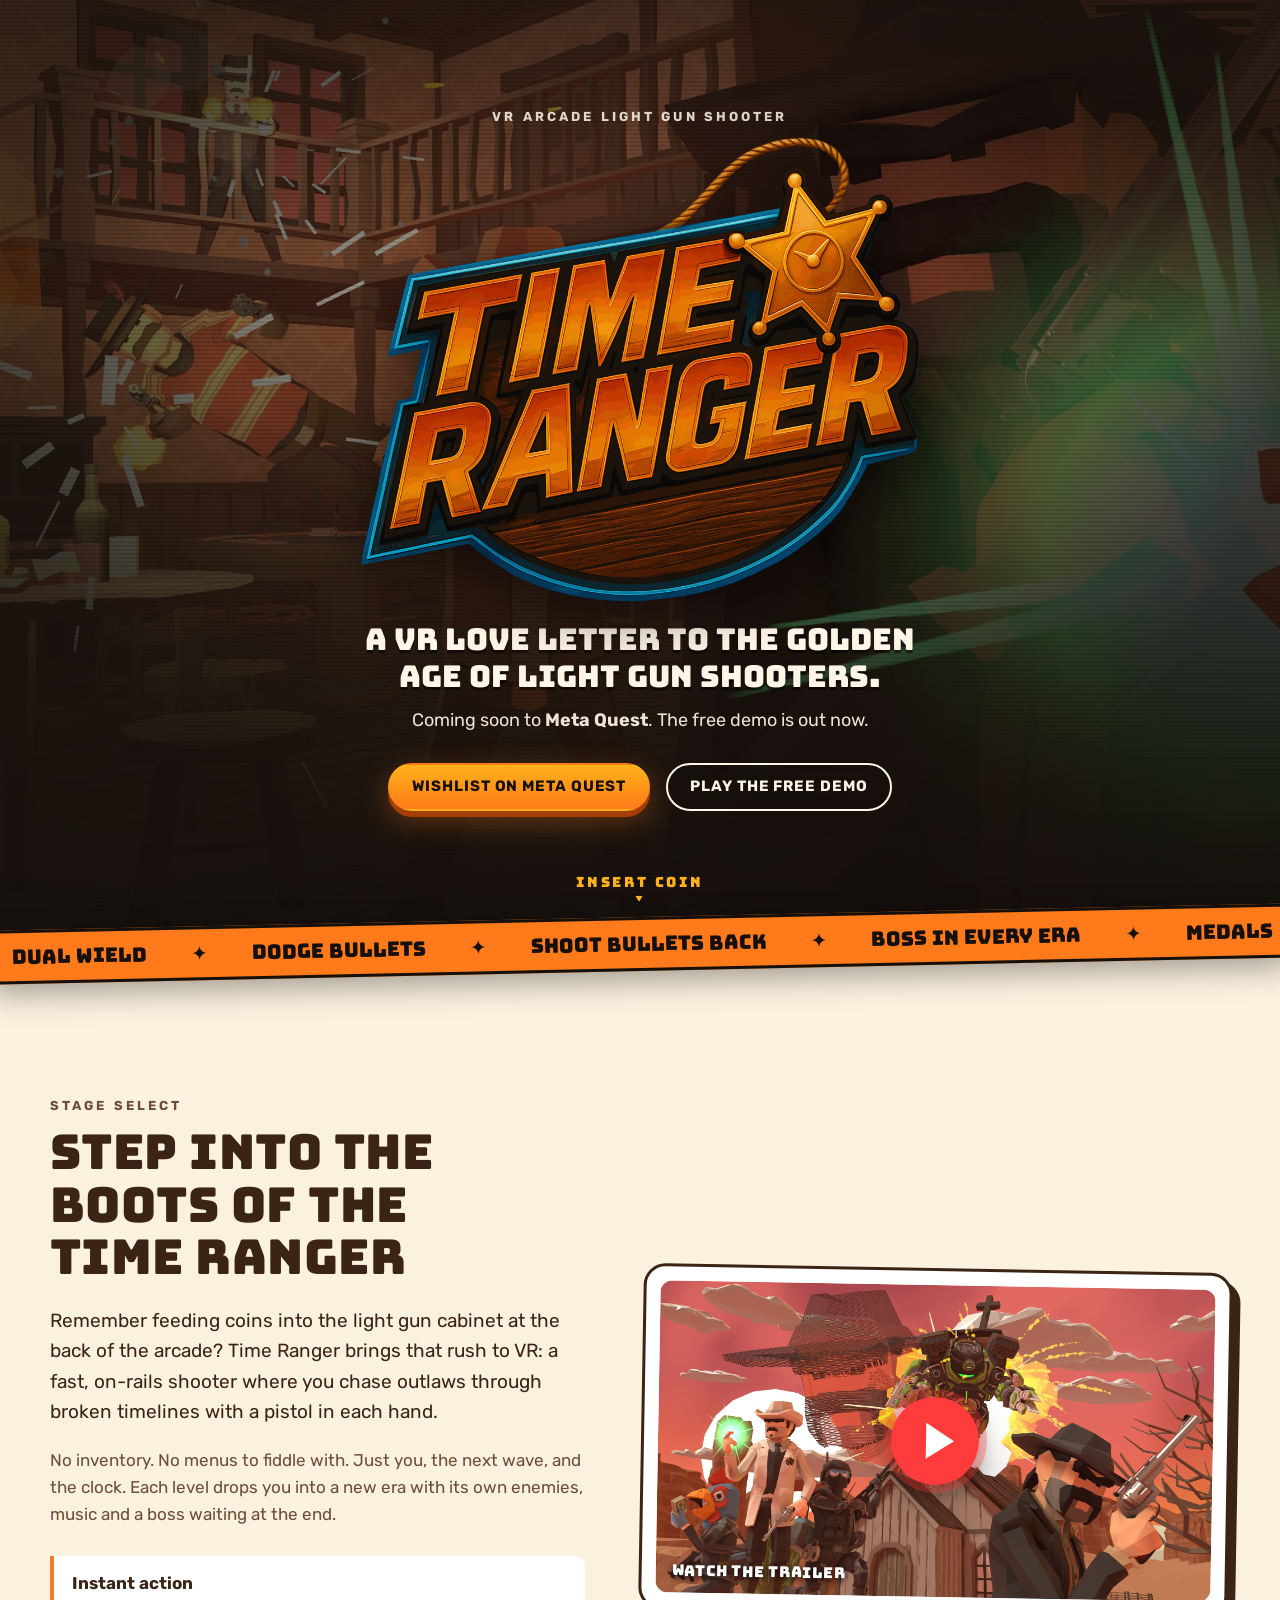
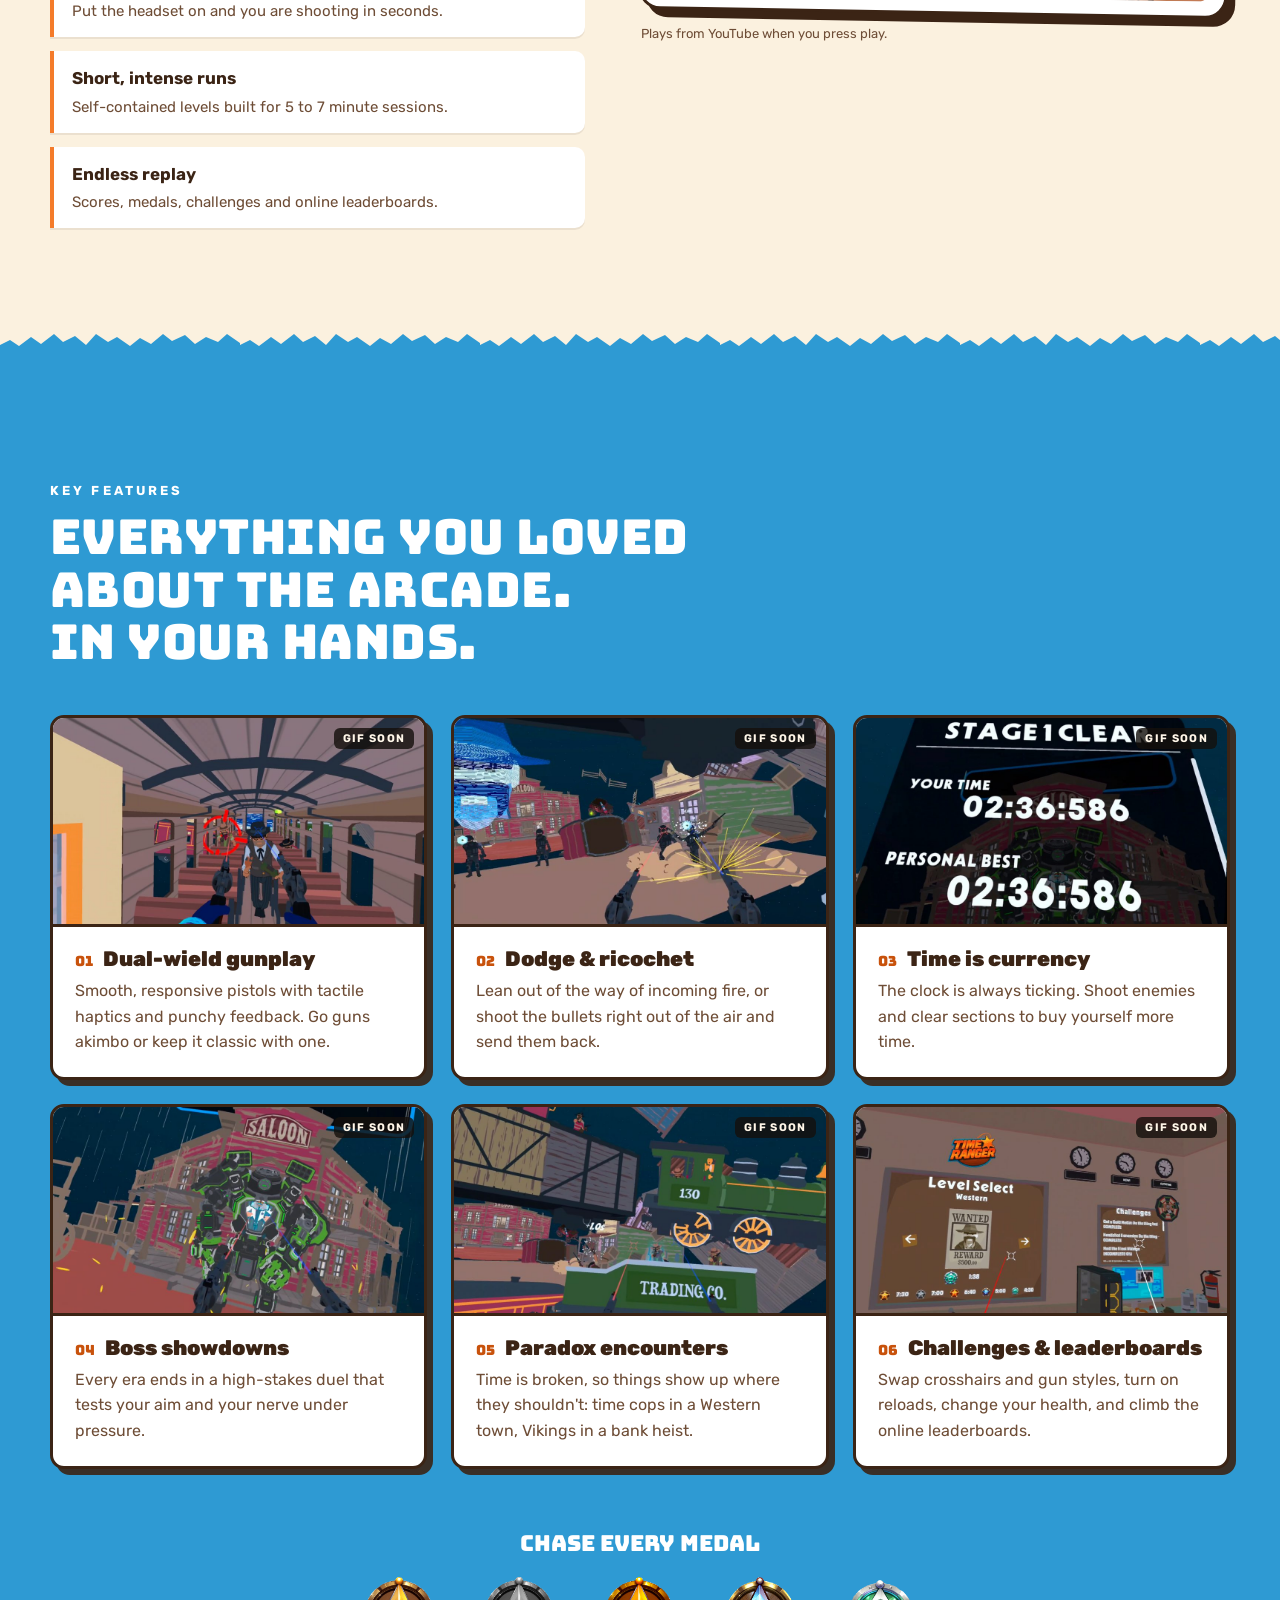
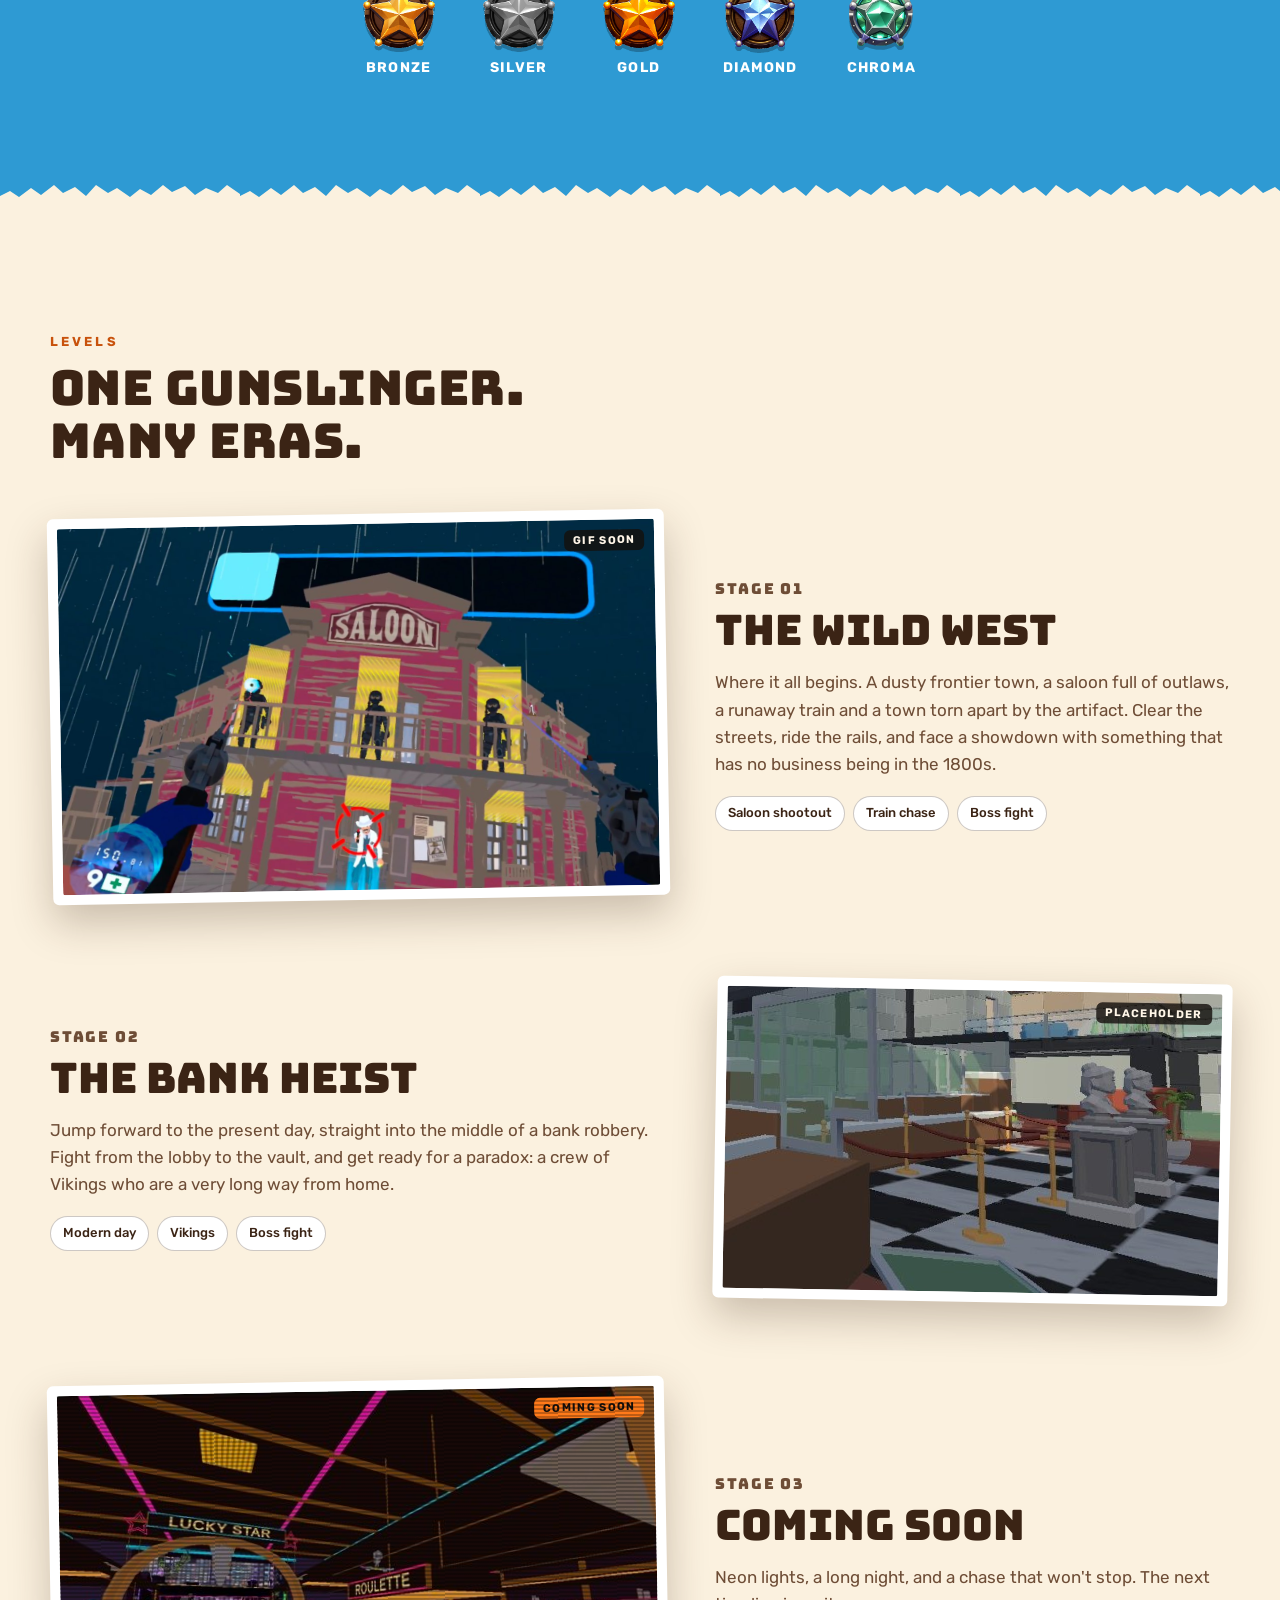
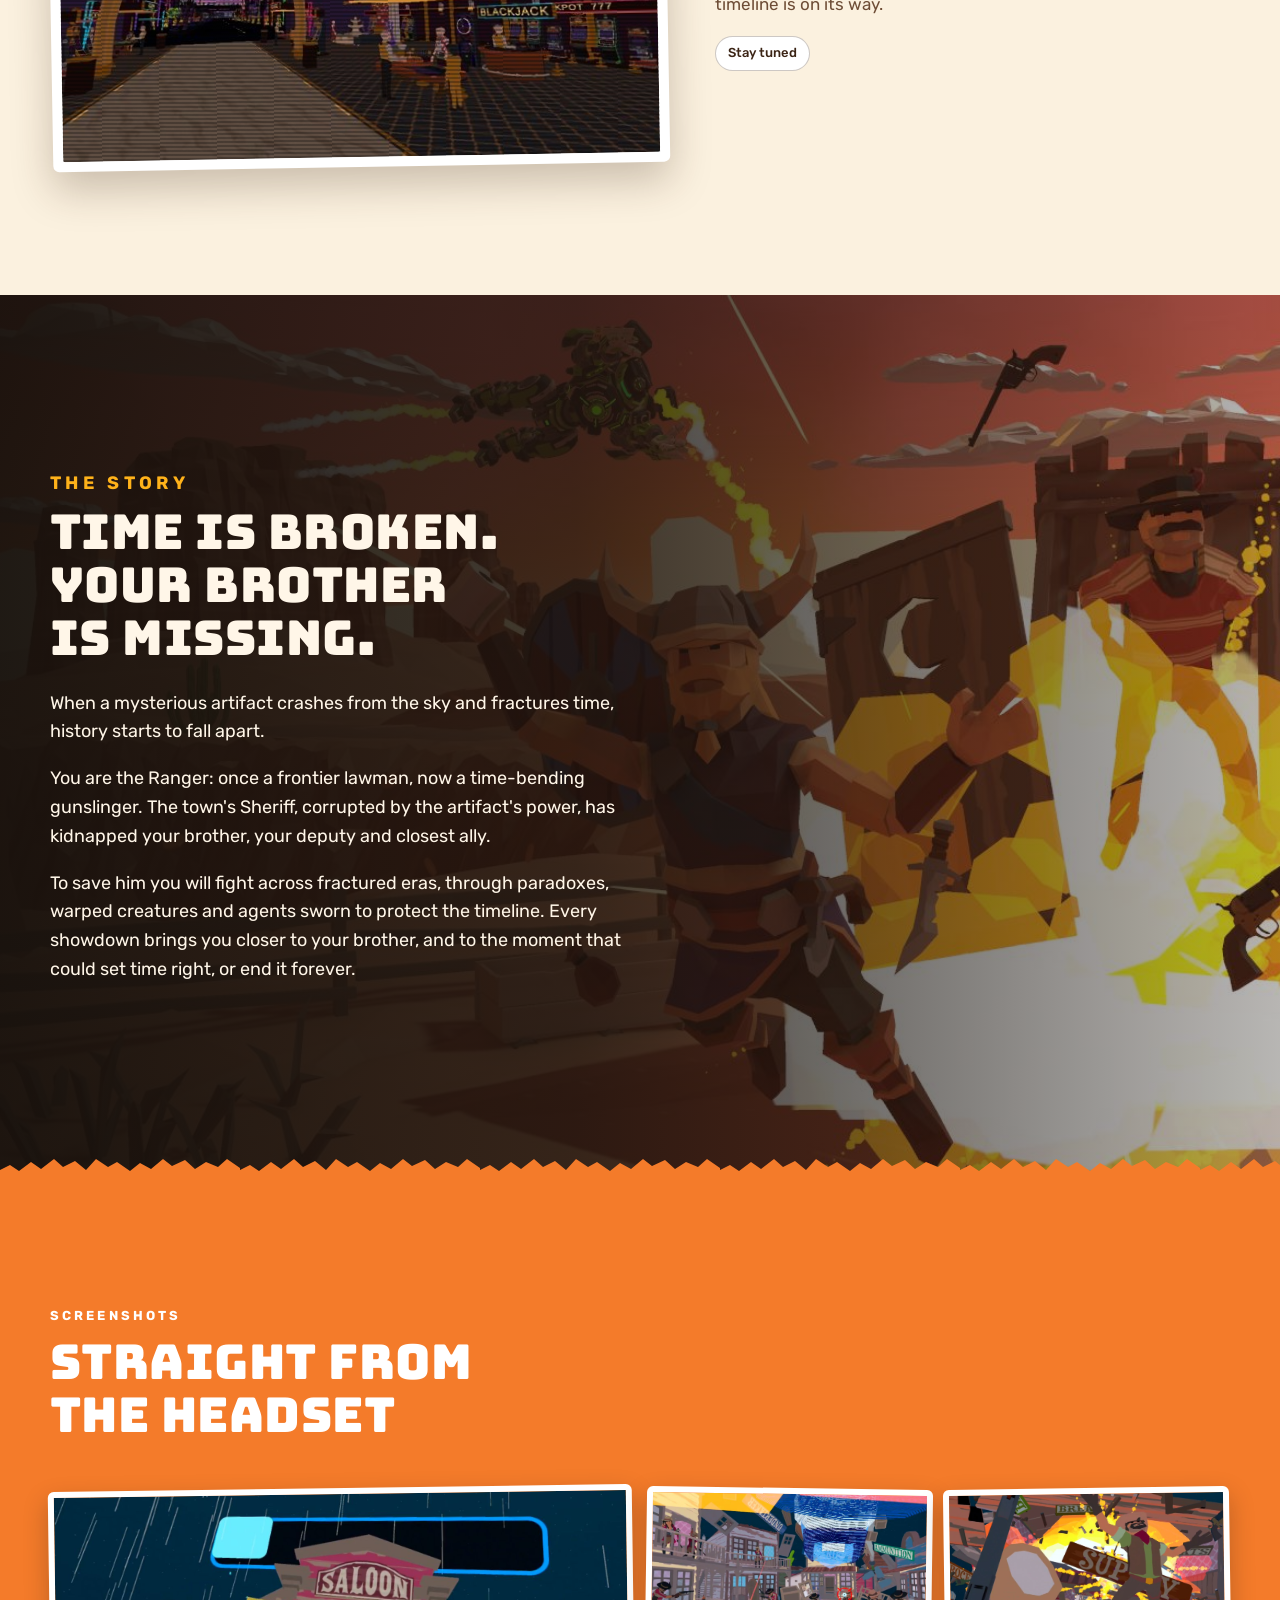
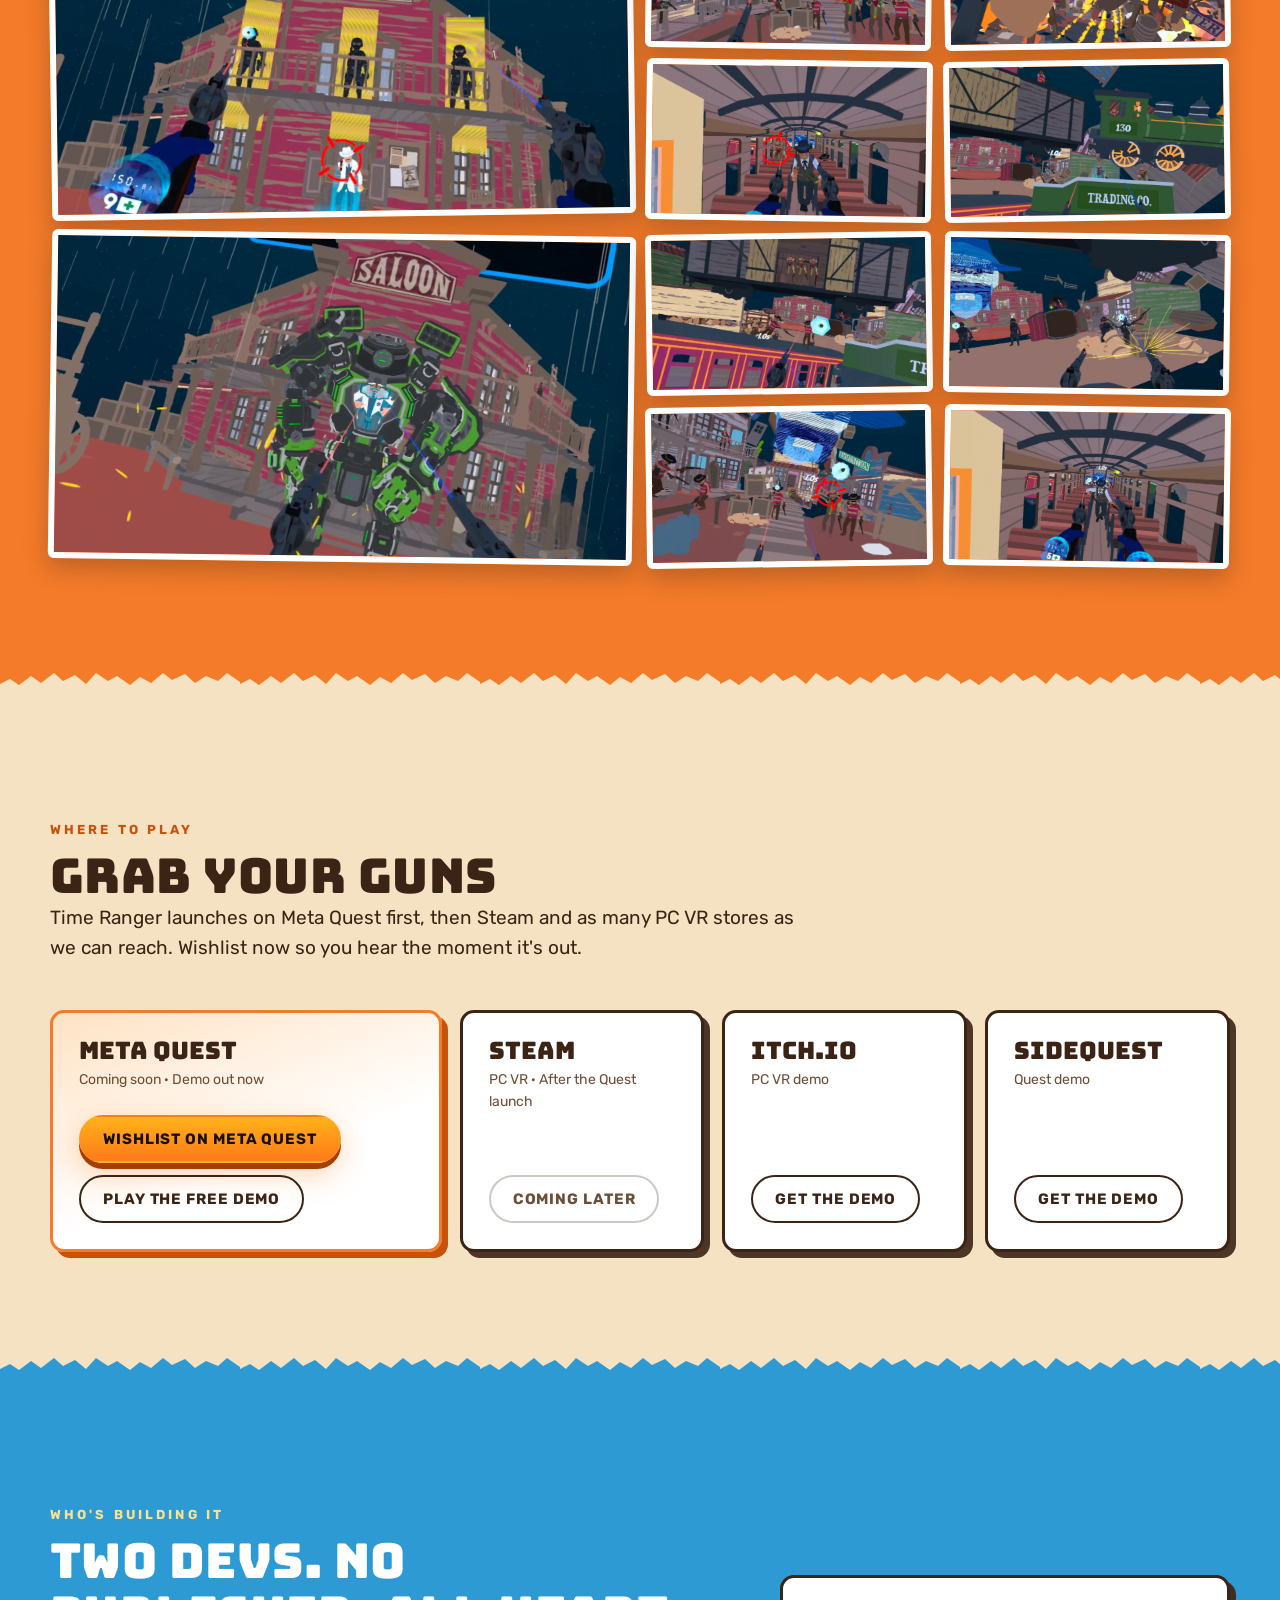
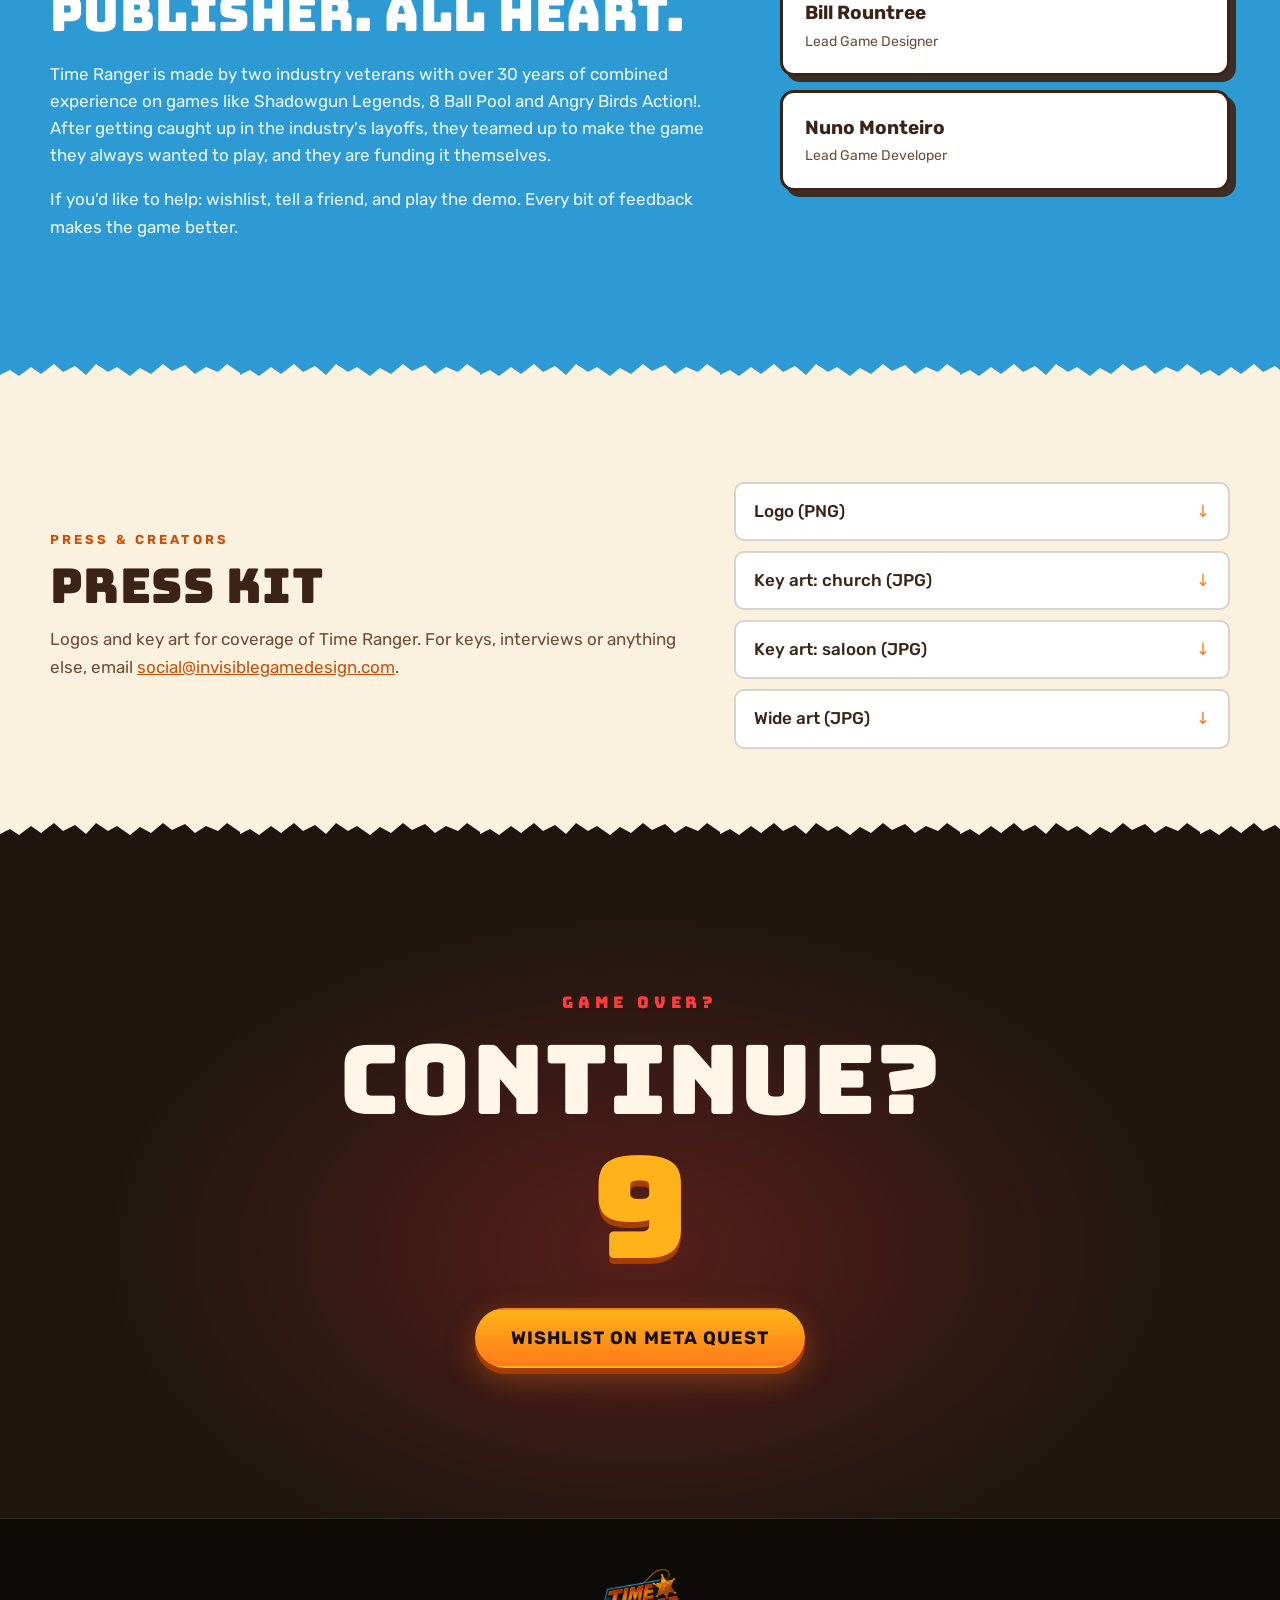
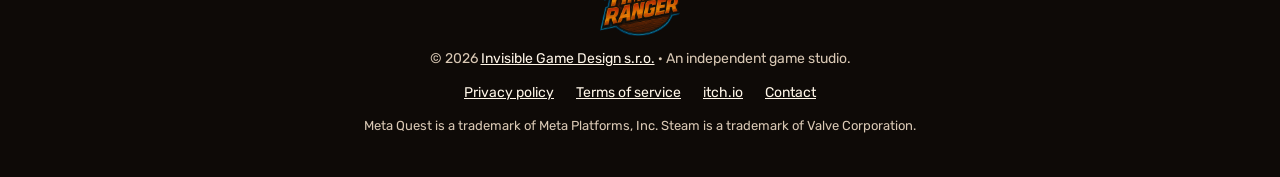
==== commit 7c97f468: "Lighter look: sand, sky and sunset section bands with torn edges, poster cards Co-Authored-By: Claud" ====
--- a/index.html
+++ b/index.html
@@ -10,7 +10,7 @@
 <meta property="og:image" content="assets/img/og-wide.jpg">
 <meta property="og:type" content="website">
 <meta name="twitter:card" content="summary_large_image">
-<meta name="theme-color" content="#15100c">
+<meta name="theme-color" content="#2e9ad3">
 <link rel="icon" type="image/png" href="assets/img/favicon.png">
 <link rel="preconnect" href="https://fonts.googleapis.com">
 <link rel="preconnect" href="https://fonts.gstatic.com" crossorigin>
@@ -61,7 +61,7 @@
 </div>
 
 <!-- OVERVIEW + TRAILER -->
-<section class="section overview" id="overview">
+<section class="section overview band band--sand on-light" id="overview">
   <div class="wrap overview__grid">
     <div class="overview__copy reveal">
       <p class="eyebrow eyebrow--hot">Stage select</p>
@@ -88,7 +88,7 @@
 </section>
 
 <!-- FEATURES -->
-<section class="section features" id="features">
+<section class="section features band band--sky on-color" id="features">
   <div class="wrap">
     <div class="section__head reveal">
       <p class="eyebrow eyebrow--hot">Key features</p>
@@ -142,7 +142,7 @@
 </section>
 
 <!-- LEVELS -->
-<section class="section levels" id="levels">
+<section class="section levels band band--sand on-light" id="levels">
   <div class="wrap">
     <div class="section__head reveal">
       <p class="eyebrow eyebrow--hot">Levels</p>
@@ -195,7 +195,7 @@
 </section>
 
 <!-- GALLERY -->
-<section class="section gallery" id="gallery">
+<section class="section gallery band band--sun on-color" id="gallery">
   <div class="wrap">
     <div class="section__head reveal">
       <p class="eyebrow eyebrow--hot">Screenshots</p>
@@ -217,7 +217,7 @@
 </section>
 
 <!-- PLAY / PLATFORMS -->
-<section class="section play" id="play">
+<section class="section play band band--sand2 on-light" id="play">
   <div class="wrap">
     <div class="section__head reveal">
       <p class="eyebrow eyebrow--hot">Where to play</p>
@@ -253,7 +253,7 @@
 </section>
 
 <!-- TEAM -->
-<section class="section team" id="team">
+<section class="section team band band--sky on-color" id="team">
   <div class="wrap team__grid">
     <div class="reveal">
       <p class="eyebrow eyebrow--hot">Who's building it</p>
@@ -269,7 +269,7 @@
 </section>
 
 <!-- PRESS -->
-<section class="section press" id="press">
+<section class="section press band band--sand on-light" id="press">
   <div class="wrap press__inner reveal">
     <div>
       <p class="eyebrow eyebrow--hot">Press &amp; creators</p>
@@ -286,7 +286,7 @@
 </section>
 
 <!-- FINAL CTA -->
-<section class="final">
+<section class="final band band--night">
   <div class="wrap final__inner reveal">
     <p class="final__over">Game over?</p>
     <h2>Continue?</h2>
--- a/styles.css
+++ b/styles.css
@@ -247,3 +247,105 @@
   html{scroll-behavior:auto}
   .reveal{opacity:1;transform:none}
 }
+
+/* ===== Light, sunny sections (v3) ===== */
+:root{
+  --sand:#fbf1df;
+  --sand-2:#f4e2c2;
+  --sky:#2e9ad3;
+  --sun:#f47b2a;
+  --brown:#3b2415;
+  --brown-2:#6e4d36;
+  --burnt:#c8520c;
+  --edge:url("data:image/svg+xml,%3Csvg xmlns='http://www.w3.org/2000/svg' width='240' height='26' viewBox='0 0 240 26' preserveAspectRatio='none'%3E%3Cpath d='M0 26V14l10-5 9 6 12-9 10 7 13-10 9 8 12-6 11 9 10-11 12 8 9-5 13 9 10-8 11 6 12-10 9 7 13-6 10 9 11-7 12 5 9-8 13 9V26z'/%3E%3C/svg%3E");
+}
+body{background:var(--sand)}
+.band{position:relative;background-color:var(--bandc)}
+.band::before{content:"";position:absolute;left:0;right:0;top:-25px;height:26px;background:var(--bandc);-webkit-mask:var(--edge) 0 0/240px 26px repeat-x;mask:var(--edge) 0 0/240px 26px repeat-x;pointer-events:none;z-index:1}
+.band--sand{--bandc:var(--sand)}
+.band--sand2{--bandc:var(--sand-2)}
+.band--sky{--bandc:var(--sky)}
+.band--sun{--bandc:var(--sun)}
+.band--night{--bandc:#1e150f}
+
+/* text on light bands */
+.on-light{color:var(--brown)}
+.on-light h2,.on-light h3{color:var(--brown)}
+.on-light .eyebrow--hot{color:var(--burnt)}
+.on-light .lead{color:var(--brown)}
+.on-light p,.on-light .overview__copy p,.on-light .level__copy p,.on-light .team p,.on-light .press p{color:var(--brown-2)}
+.on-light .overview__copy .lead{color:var(--brown)}
+.on-light a:not(.btn){color:var(--burnt)}
+.on-light .btn--ghost{border-color:var(--brown);color:var(--brown);background:transparent;backdrop-filter:none}
+.on-light .btn--ghost:hover{background:var(--brown);color:var(--sand)}
+.on-light .btn--disabled{border-color:rgba(59,36,21,.25);color:var(--brown-2)}
+.on-light .fineprint{color:var(--brown-2)}
+
+/* text on colour bands */
+.on-color,.on-color h2,.on-color h3{color:#fff}
+.on-color .eyebrow--hot{color:#ffe08a}
+.on-color .section__head p{color:#fff}
+
+/* backgrounds (solid, so the torn edges match) */
+.overview,.features,.levels,.gallery,.play,.team,.press,.final{background:none}
+.overview{background-color:var(--sand)}
+.features{background-color:var(--sky)}
+.levels{background-color:var(--sand)}
+.gallery{background-color:var(--sun)}
+.play{background-color:var(--sand-2)}
+.team{background-color:var(--sky)}
+.press{background-color:var(--sand)}
+.final{background:radial-gradient(ellipse at 50% 60%,rgba(255,59,59,.25),transparent 60%),#1e150f}
+.story{margin-top:0}
+
+/* pillars */
+.on-light .pillars li{background:#fff;border-left-color:var(--sun);box-shadow:0 2px 0 rgba(59,36,21,.08)}
+.on-light .pillars strong{color:var(--brown)}
+.on-light .pillars span{color:var(--brown-2)}
+
+/* trailer frame becomes a chunky poster frame */
+.on-light .crt{background:#fff;box-shadow:8px 8px 0 var(--brown);border:3px solid var(--brown);transform:rotate(1deg)}
+
+/* feature cards: white poster cards */
+.features .card{background:#fff;border:3px solid var(--brown);box-shadow:6px 6px 0 rgba(59,36,21,.9)}
+.features .card:hover{border-color:var(--brown);transform:translateY(-6px) rotate(-.6deg)}
+.features .card h3{color:var(--brown)}
+.features .card p{color:var(--brown-2)}
+.features .card__media{border-bottom:3px solid var(--brown)}
+.features .num{color:var(--burnt)}
+.features .medals__title{color:#fff}
+.features .medals li{color:#fff}
+.features .medals img{filter:drop-shadow(0 4px 0 rgba(0,0,0,.25))}
+
+/* level images as tilted snapshots */
+.levels .level__media{padding:10px 10px 10px;background:#fff;border-radius:6px;box-shadow:0 18px 40px rgba(59,36,21,.25)}
+.levels .level__media img{border-radius:2px}
+.levels .level__media .tag{top:20px;right:20px}
+.levels .level__num{color:var(--burnt)}
+.levels .chips li{border-color:rgba(59,36,21,.25);color:var(--brown);background:#fff}
+.levels .level--soon .level__media::after{inset:10px}
+
+/* gallery on the sunset band */
+.gallery .shot{border:6px solid #fff;border-radius:6px;box-shadow:0 10px 24px rgba(59,36,21,.3)}
+.gallery .shot:nth-child(odd){transform:rotate(-.8deg)}
+.gallery .shot:nth-child(even){transform:rotate(.8deg)}
+.gallery .shot:hover{transform:rotate(0) scale(1.02);z-index:2}
+
+/* platforms */
+.play .platform{background:#fff;border:3px solid var(--brown);box-shadow:6px 6px 0 rgba(59,36,21,.9)}
+.play .platform__name{color:var(--brown)}
+.play .platform__status{color:var(--brown-2)}
+.play .platform--main{background:linear-gradient(160deg,#ffe2c4,#fff 60%);border-color:var(--sun);box-shadow:6px 6px 0 var(--burnt)}
+
+/* team on sky */
+.team p{color:#eaf6fd}
+.team .devs a{background:#fff;border:3px solid var(--brown);box-shadow:6px 6px 0 rgba(59,36,21,.9);color:var(--brown)}
+.team .devs span{color:var(--brown-2)}
+.team .devs a:hover{border-color:var(--brown)}
+
+/* press */
+.press .downloads a{background:#fff;border:2px solid rgba(59,36,21,.2);color:var(--brown)}
+.press .downloads a:hover{border-color:var(--sun)}
+
+/* nav on light page: keep it dark for contrast with the logo */
+.nav{background:rgba(30,21,15,.92)}
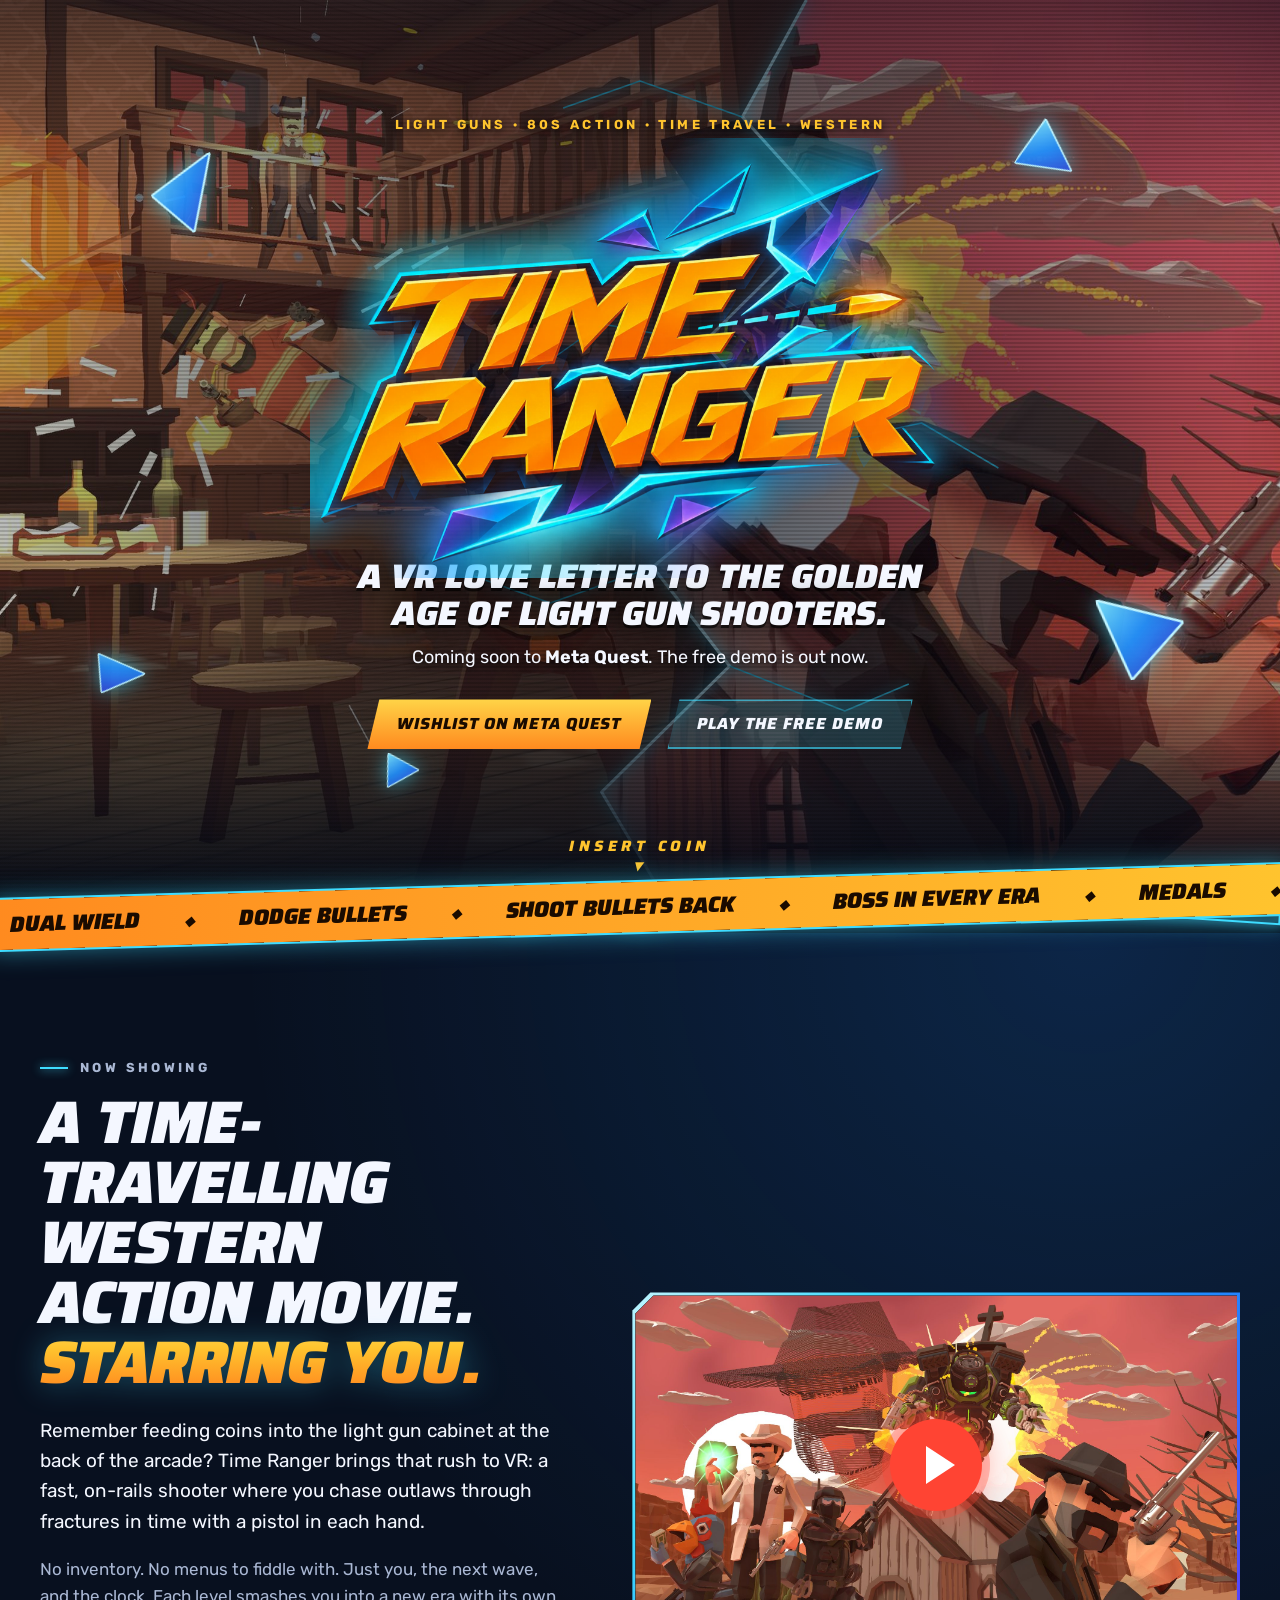
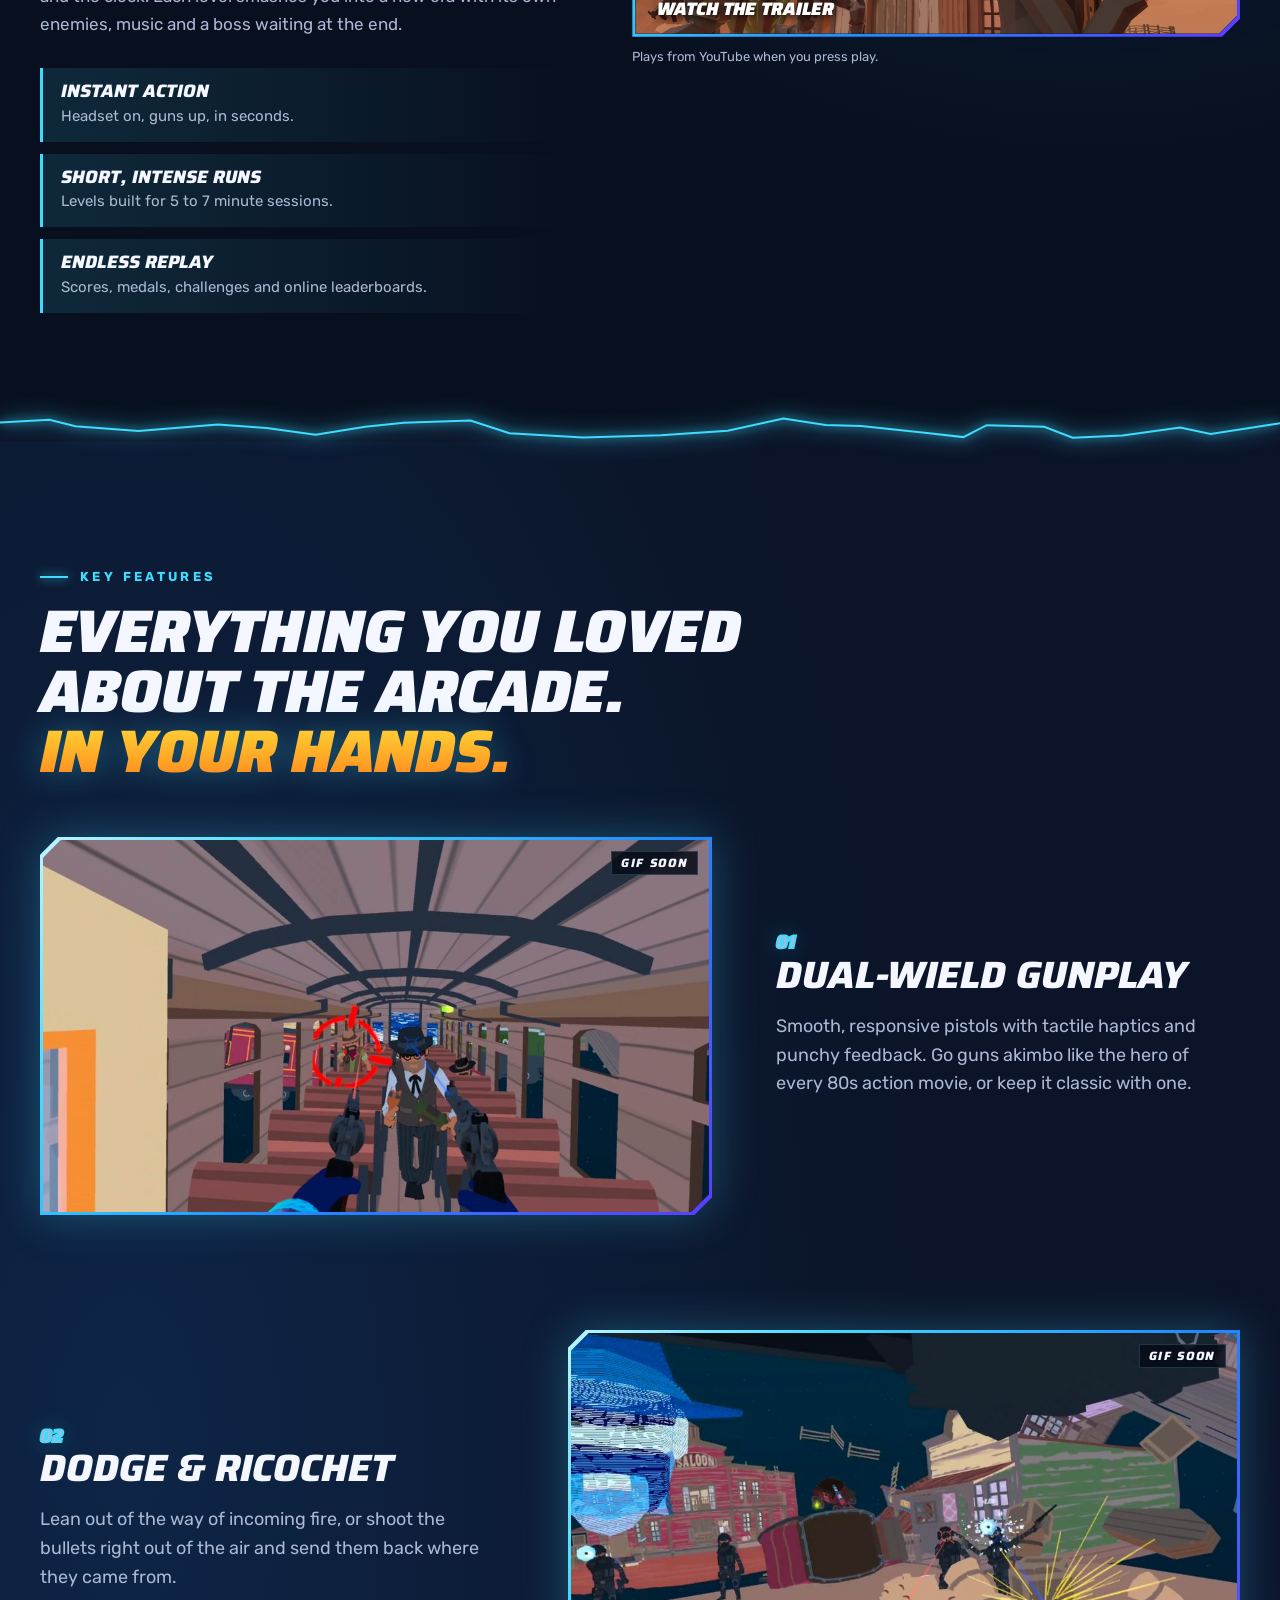
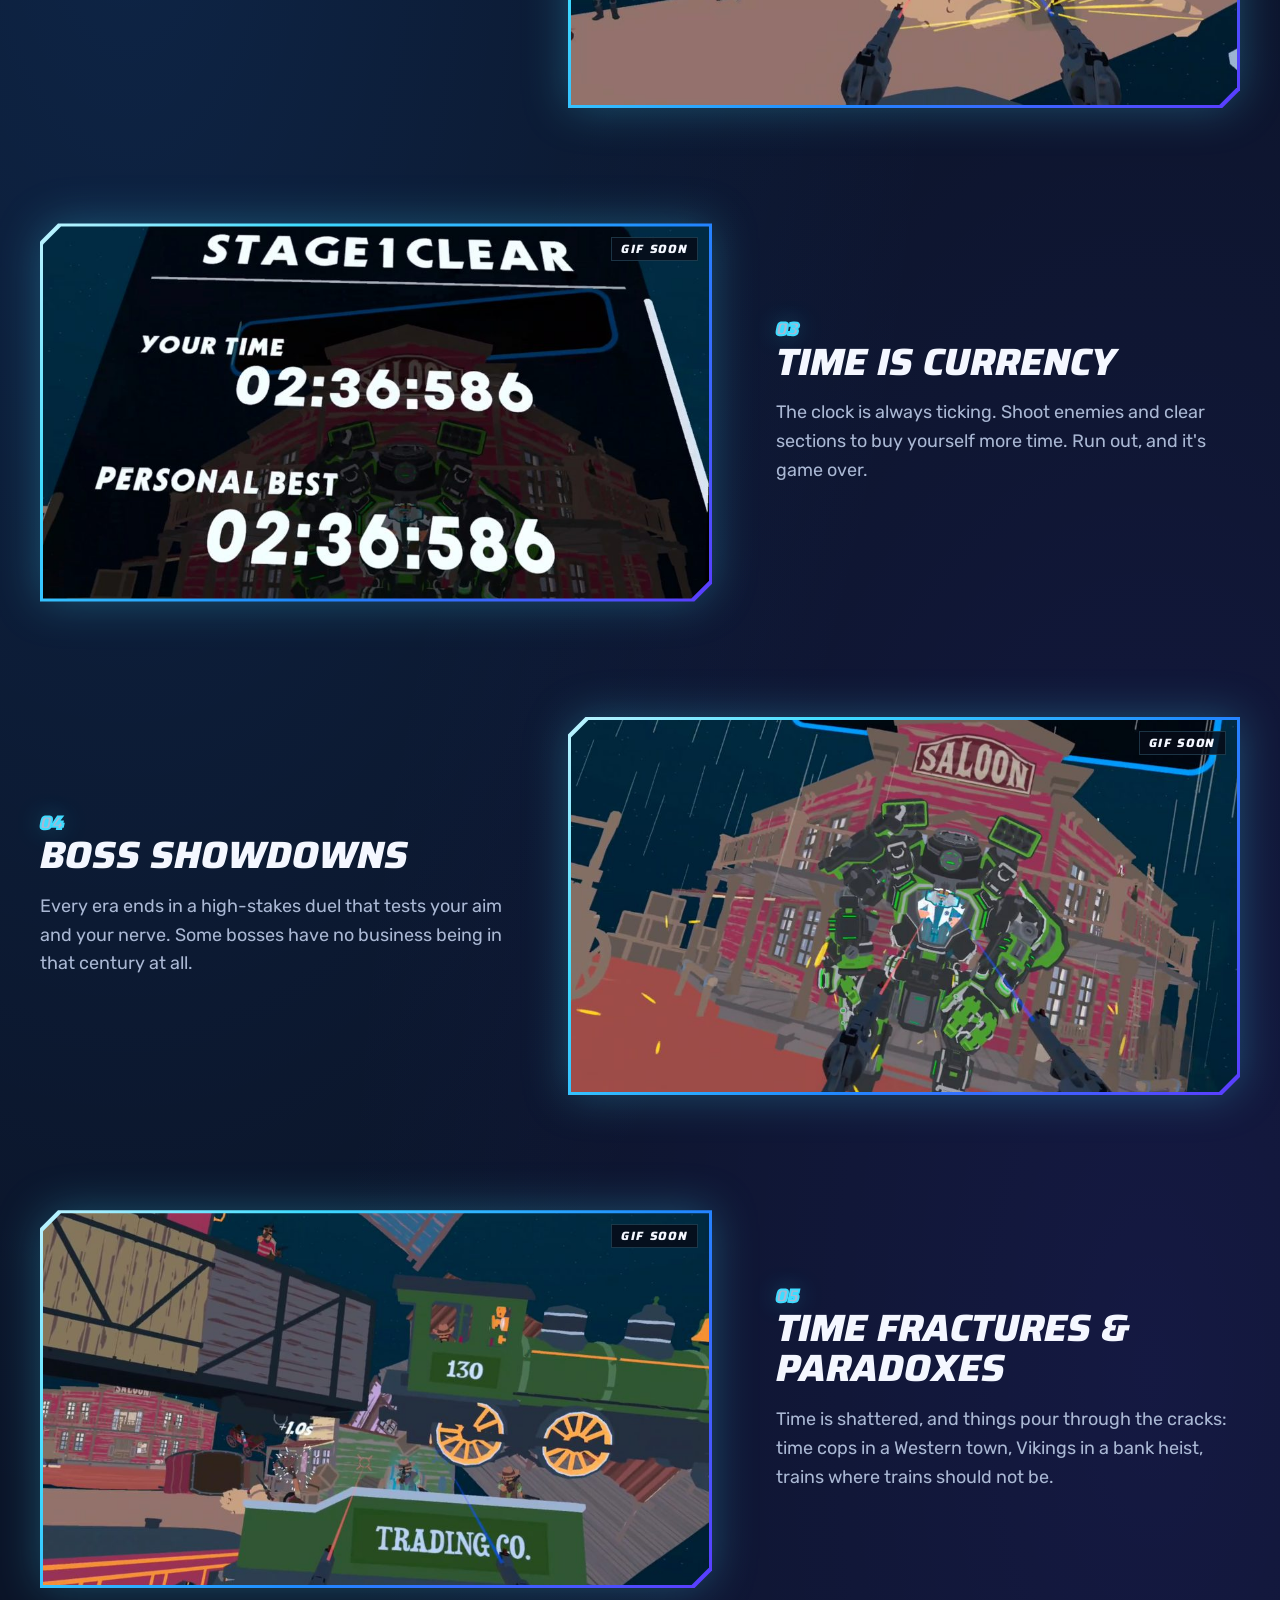
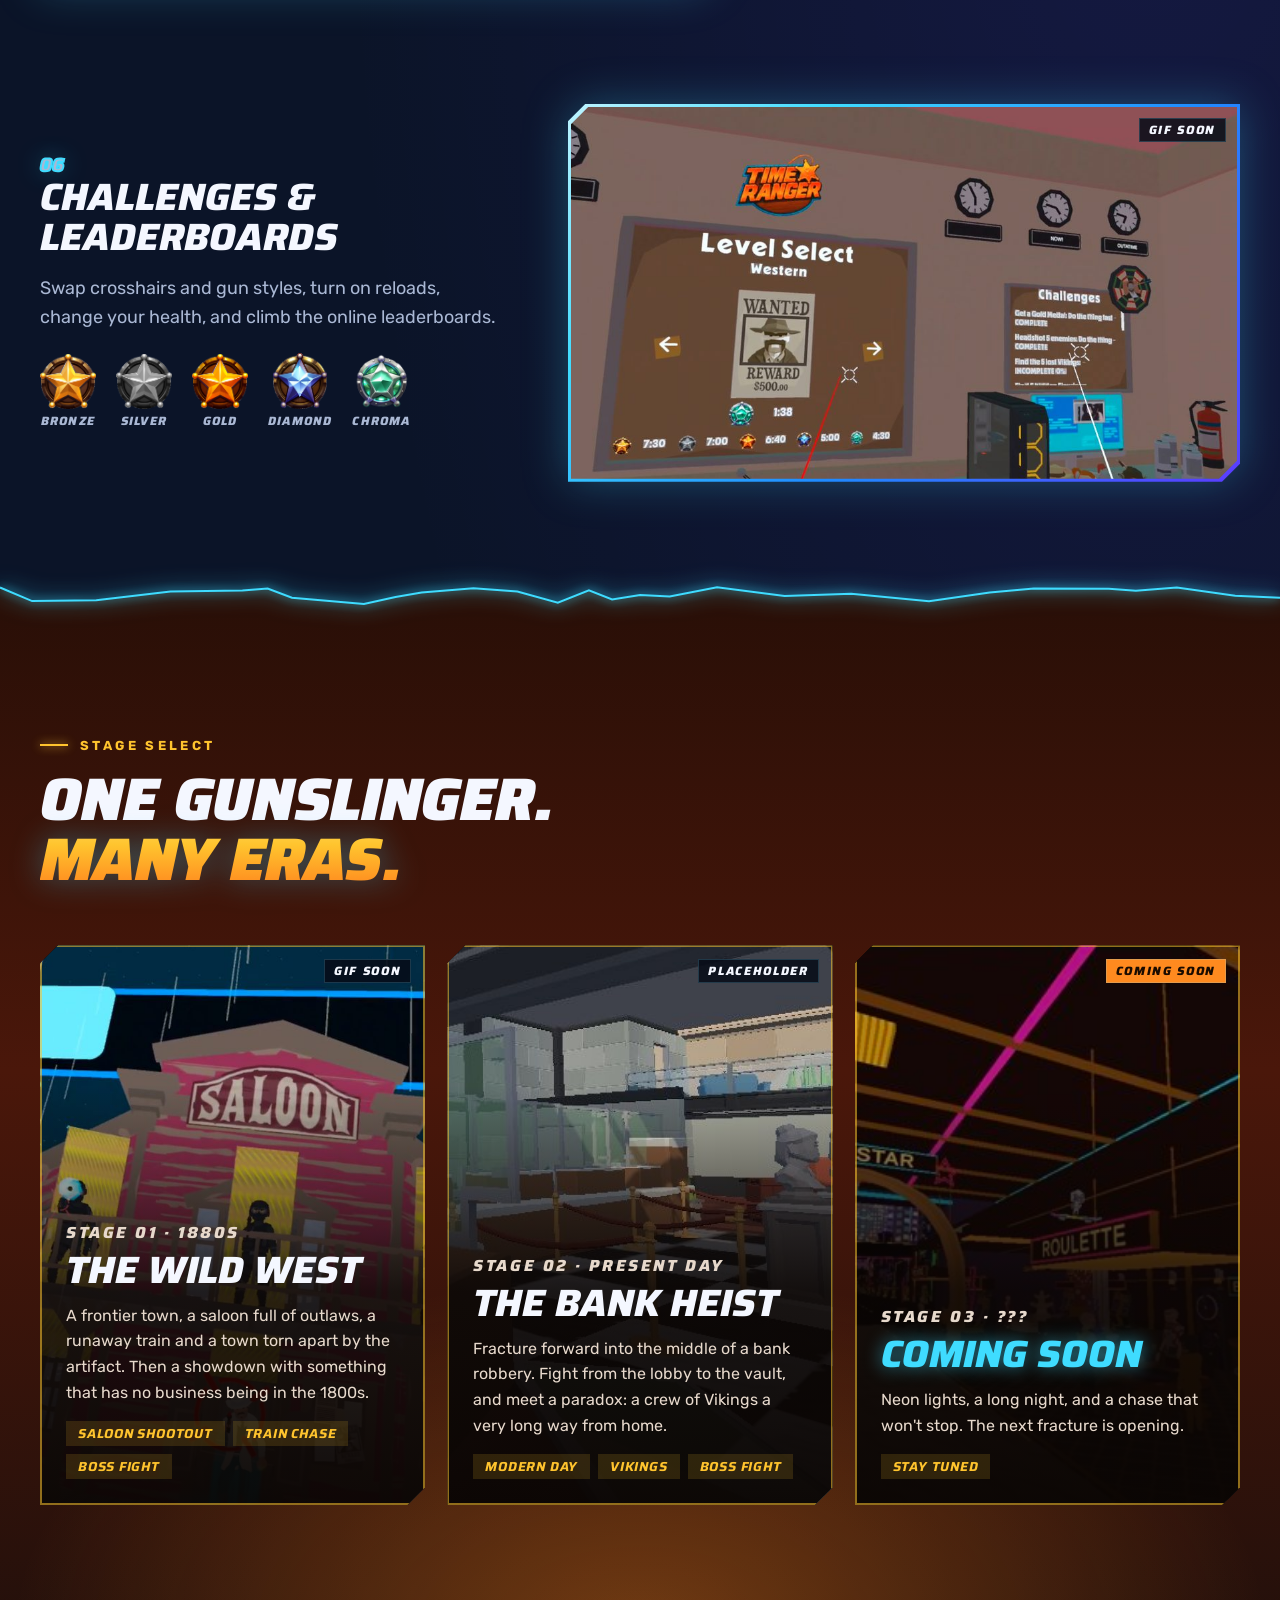
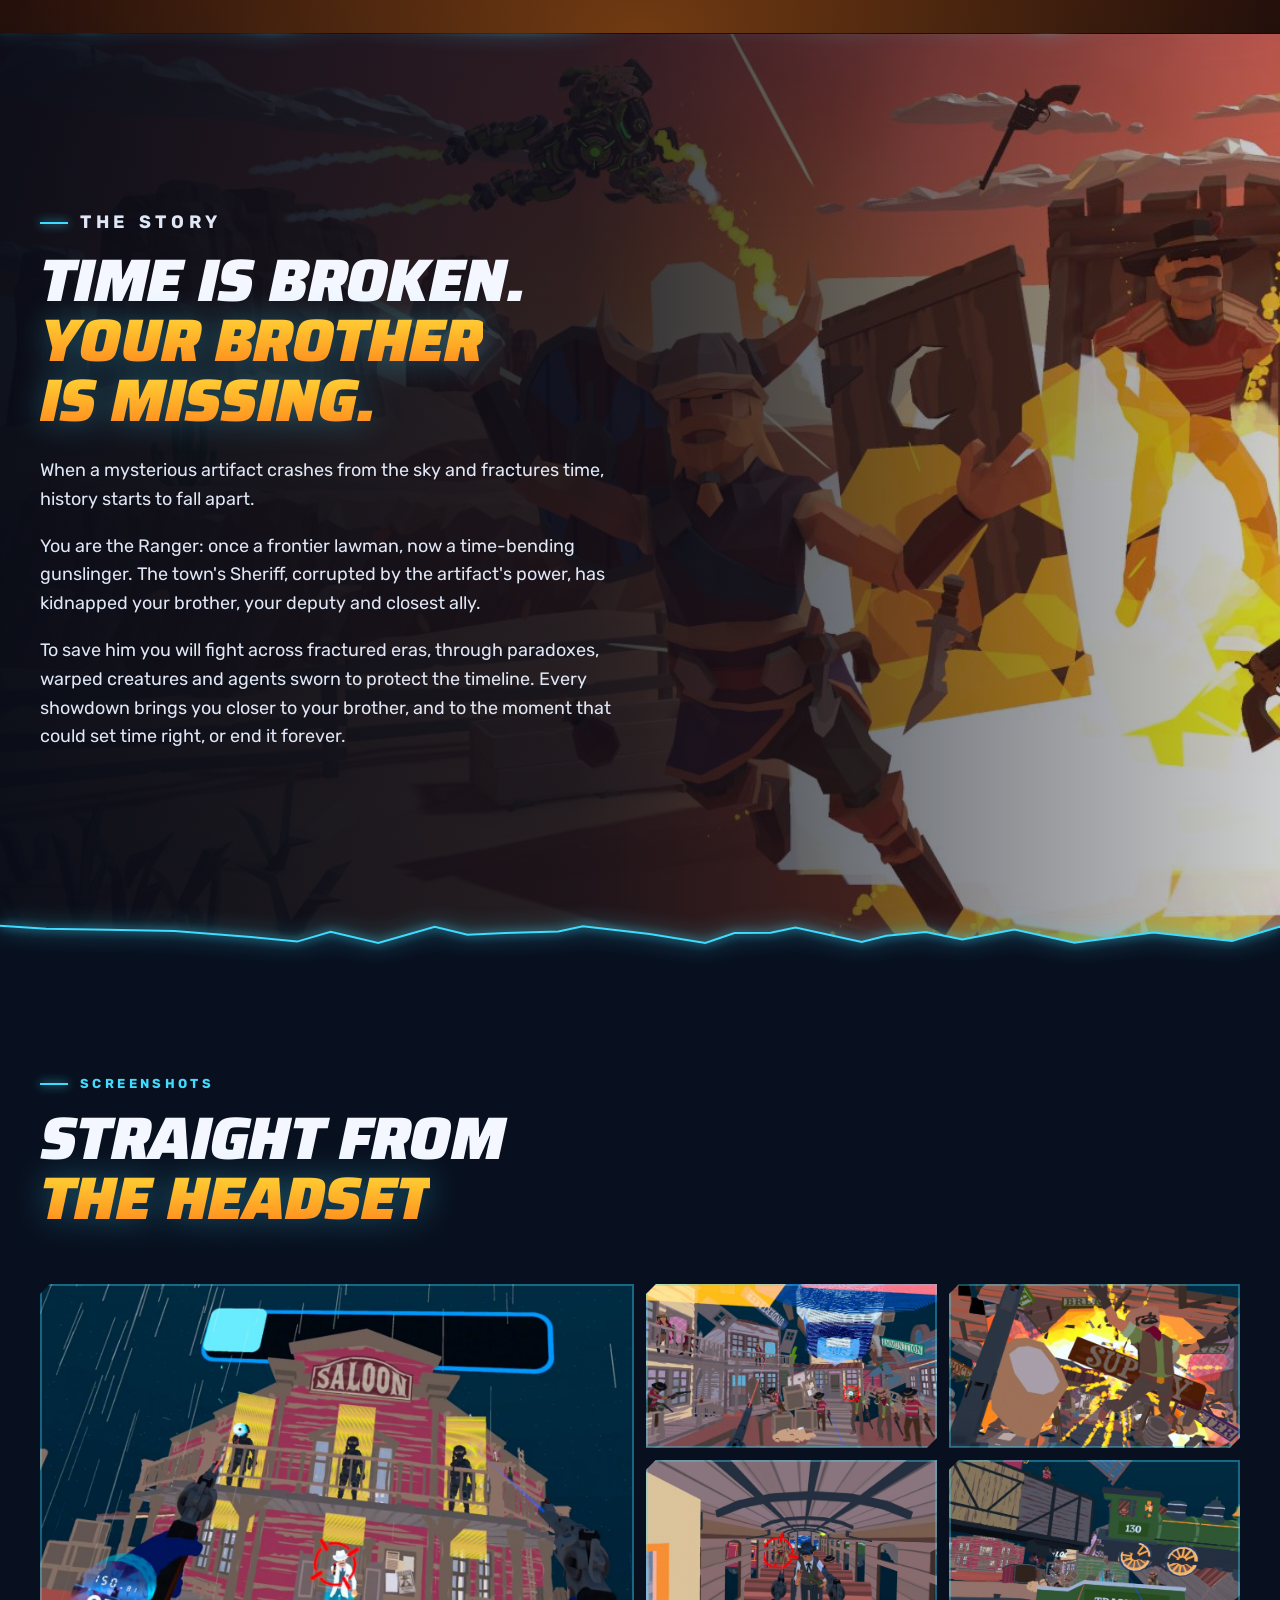
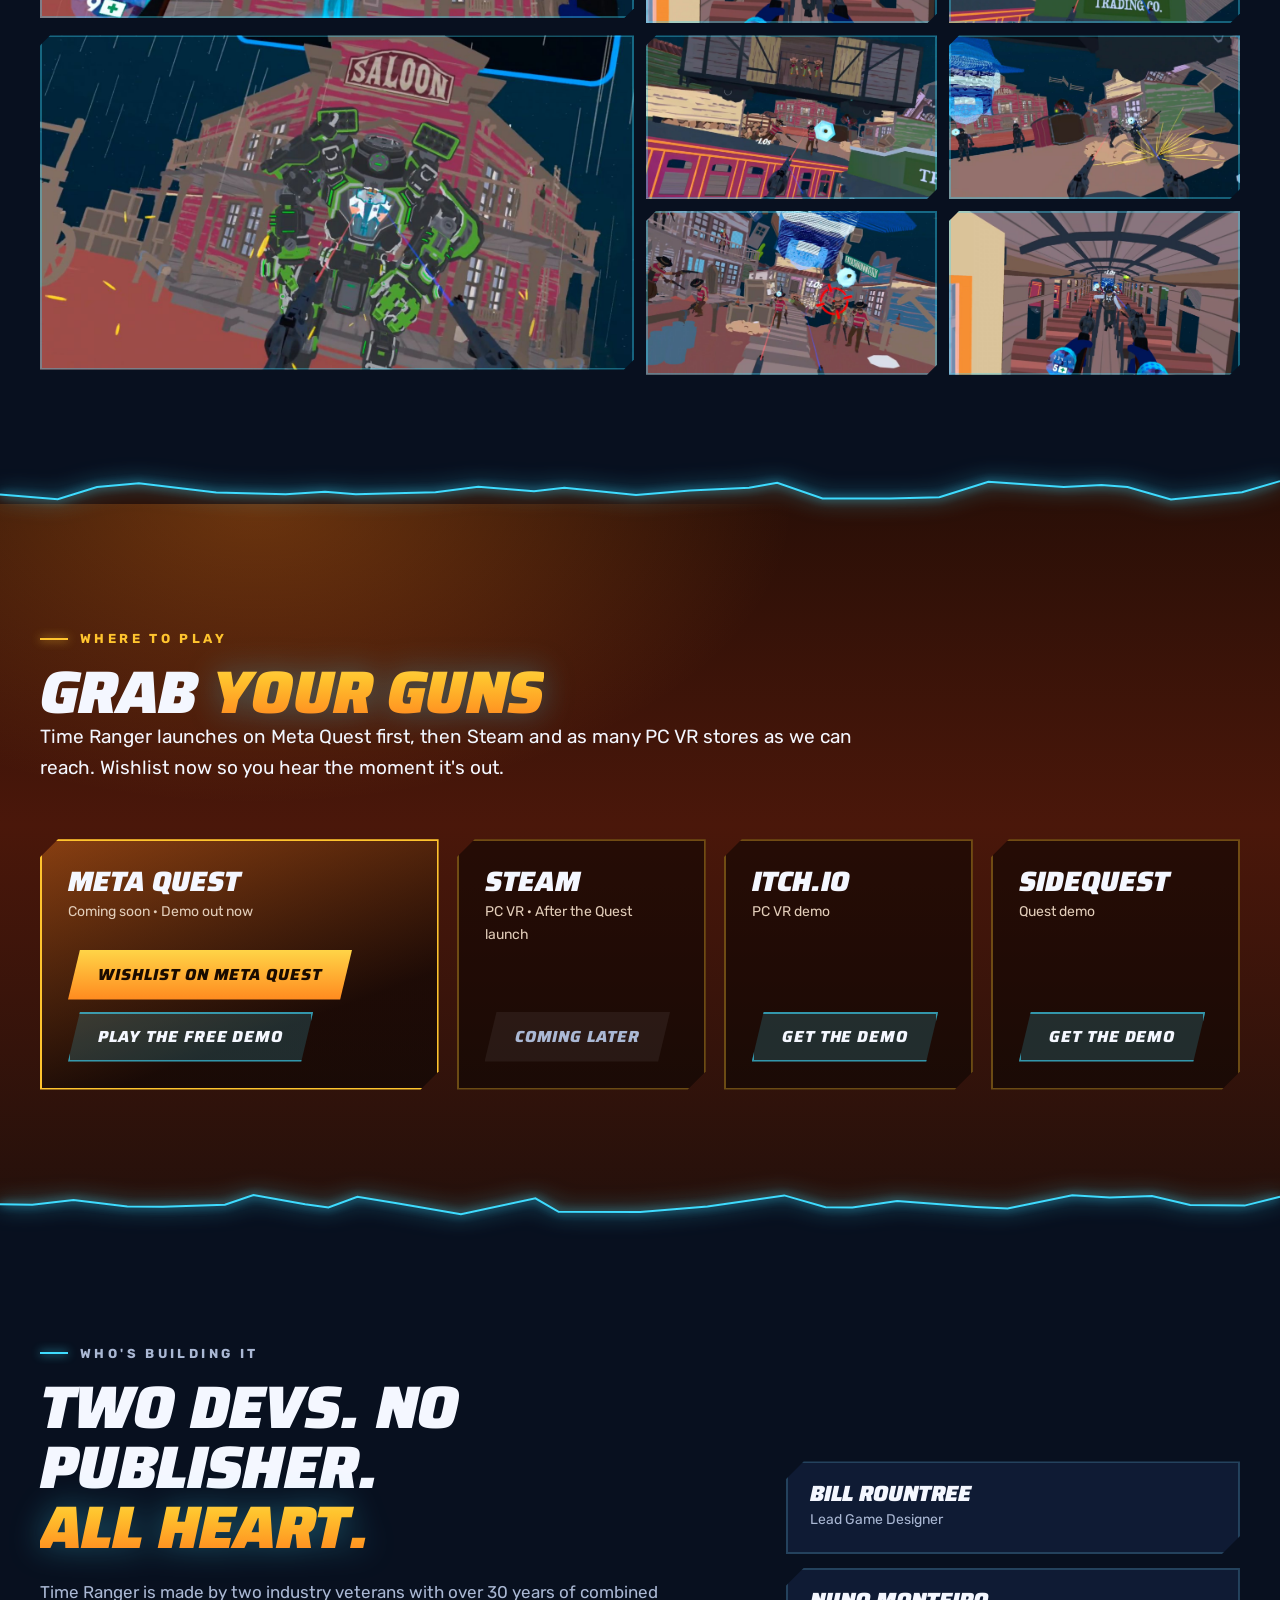
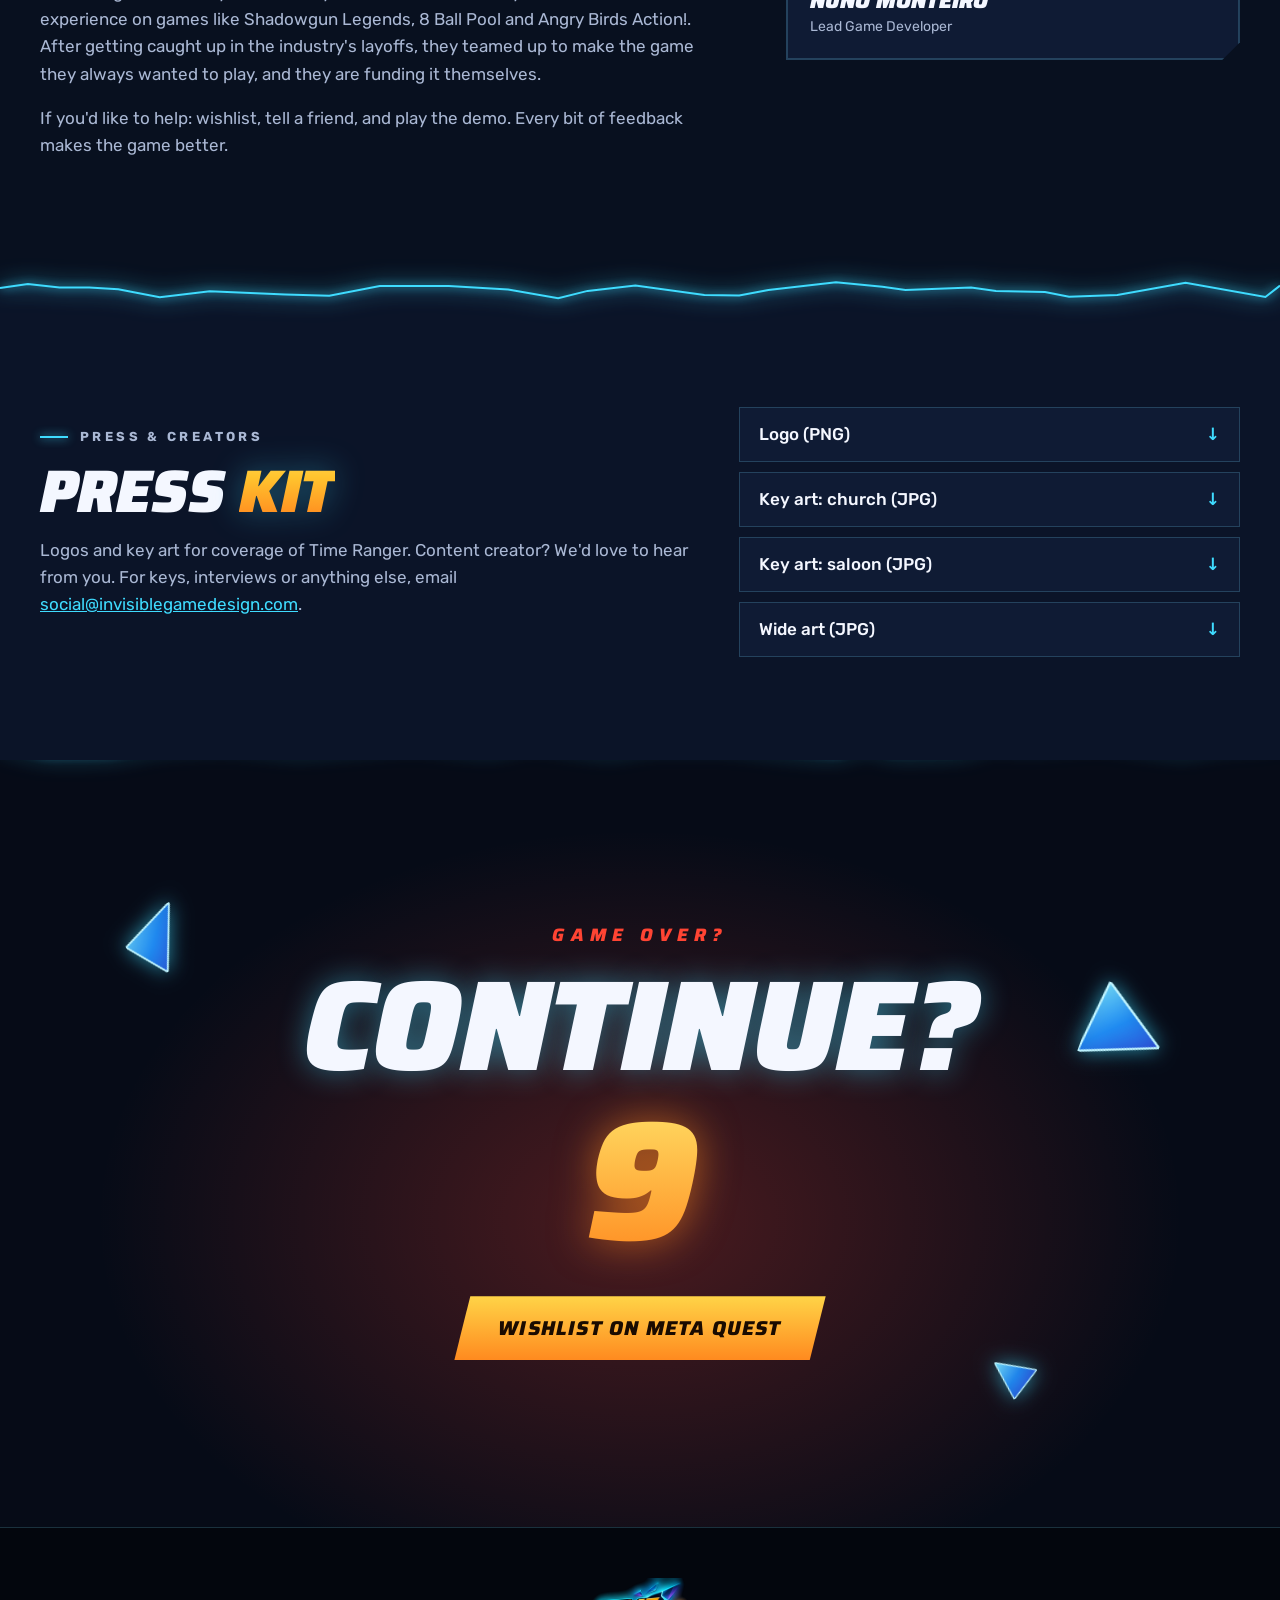
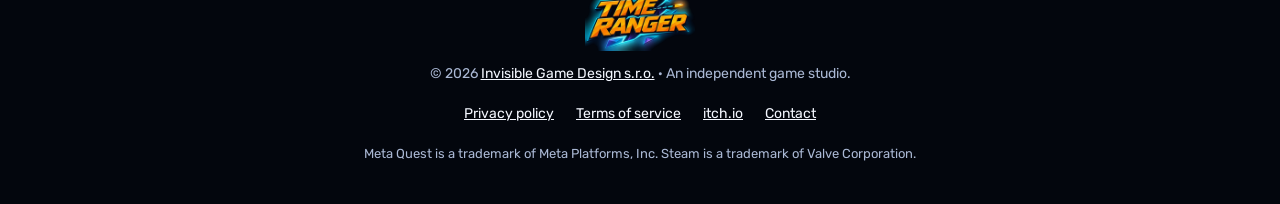
==== commit 05a0f422: "Time fracture redesign: cracked eras hero, glass shards, 80s action type, roomy feature rows, swipea" ====
--- a/index.html
+++ b/index.html
@@ -2,51 +2,79 @@
 <html lang="en">
 <head>
 <meta charset="utf-8">
-<meta name="viewport" content="width=device-width, initial-scale=1">
+<meta name="viewport" content="width=device-width, initial-scale=1, viewport-fit=cover">
 <title>Time Ranger · VR arcade light gun shooter for Meta Quest</title>
-<meta name="description" content="Time Ranger is a VR love letter to the golden age of light gun shooters. Dual-wield, dodge bullets and chase outlaws through broken timelines on Meta Quest.">
+<meta name="description" content="Time Ranger is a time-travelling western action movie in VR: a love letter to the golden age of light gun shooters. Dual-wield, dodge bullets and blast through fractures in time on Meta Quest.">
 <meta property="og:title" content="Time Ranger · VR arcade light gun shooter">
 <meta property="og:description" content="A VR love letter to the golden age of light gun shooters. Wishlist on Meta Quest and play the free demo.">
 <meta property="og:image" content="assets/img/og-wide.jpg">
 <meta property="og:type" content="website">
 <meta name="twitter:card" content="summary_large_image">
-<meta name="theme-color" content="#2e9ad3">
+<meta name="theme-color" content="#060b17">
 <link rel="icon" type="image/png" href="assets/img/favicon.png">
 <link rel="preconnect" href="https://fonts.googleapis.com">
 <link rel="preconnect" href="https://fonts.gstatic.com" crossorigin>
-<link href="https://fonts.googleapis.com/css2?family=Bungee&family=Rubik:wght@400;500;700;900&display=swap" rel="stylesheet">
+<link href="https://fonts.googleapis.com/css2?family=Saira:ital,wght@0,500;0,700;1,800;1,900&family=Rubik:wght@400;500;700&display=swap" rel="stylesheet">
 <link rel="stylesheet" href="styles.css">
 </head>
 <body>
 
 <a class="skip" href="#main">Skip to content</a>
 
+<!-- shared SVG defs: shard gradient + glow -->
+<svg width="0" height="0" style="position:absolute" aria-hidden="true">
+  <defs>
+    <linearGradient id="shardFill" x1="0" y1="0" x2="1" y2="1">
+      <stop offset="0" stop-color="#7fe9ff" stop-opacity=".95"/>
+      <stop offset=".45" stop-color="#1f8bff" stop-opacity=".85"/>
+      <stop offset="1" stop-color="#3a2bd1" stop-opacity=".9"/>
+    </linearGradient>
+  </defs>
+</svg>
+
 <header class="nav" id="top">
-  <a class="nav__logo" href="#top" aria-label="Time Ranger home"><img src="assets/img/logo.png" alt="Time Ranger" width="72" height="60"></a>
-  <nav class="nav__links" aria-label="Sections">
+  <a class="nav__logo" href="#top" aria-label="Time Ranger home"><img src="assets/img/logo-fracture-sm.webp" alt="Time Ranger" width="240" height="160"></a>
+  <nav class="nav__links" id="nav-links" aria-label="Sections">
     <a href="#trailer">Trailer</a>
     <a href="#features">Features</a>
     <a href="#levels">Levels</a>
     <a href="#story">Story</a>
     <a href="#play">Play</a>
   </nav>
-  <a class="btn btn--small btn--hot" href="https://www.meta.com/experiences/time-ranger/24452721484379707/" target="_blank" rel="noopener">Wishlist</a>
+  <a class="btn btn--small btn--hot nav__cta" href="https://www.meta.com/experiences/time-ranger/24452721484379707/" target="_blank" rel="noopener">Wishlist</a>
+  <button class="nav__toggle" type="button" aria-expanded="false" aria-controls="nav-links"><span></span><span></span><span></span><span class="sr">Menu</span></button>
 </header>
 
 <main id="main">
 
-<!-- HERO -->
+<!-- HERO: two eras split by a time fracture -->
 <section class="hero" aria-label="Time Ranger">
-  <div class="hero__bg" style="background-image:url('assets/img/hero-saloon.jpg')"></div>
+  <div class="hero__era hero__era--a" style="background-image:url('assets/img/hero-saloon.jpg')"></div>
+  <div class="hero__era hero__era--b" style="background-image:url('assets/img/keyart-church.jpg')"></div>
+  <svg class="hero__crack" viewBox="0 0 100 100" preserveAspectRatio="none" aria-hidden="true">
+    <polyline points="63,0 58,13 65,24 55,38 62,50 51,63 57,74 47,88 52,100" />
+    <polyline class="thin" points="58,13 50,9 44,12" />
+    <polyline class="thin" points="55,38 47,36 42,41" />
+    <polyline class="thin" points="62,50 72,47 78,52" />
+    <polyline class="thin" points="51,63 43,67 37,64" />
+    <polyline class="thin" points="57,74 66,79 71,76" />
+  </svg>
   <div class="hero__shade"></div>
+  <div class="shards shards--hero" aria-hidden="true">
+    <svg class="shard" style="--x:12%;--y:18%;--s:70px;--r:-20deg;--d:0s" viewBox="0 0 100 100"><polygon points="0,30 100,0 40,100"/></svg>
+    <svg class="shard" style="--x:80%;--y:14%;--s:54px;--r:30deg;--d:.6s" viewBox="0 0 100 100"><polygon points="10,0 100,60 0,100"/></svg>
+    <svg class="shard" style="--x:86%;--y:66%;--s:84px;--r:-8deg;--d:1.2s" viewBox="0 0 100 100"><polygon points="0,0 100,40 30,100"/></svg>
+    <svg class="shard" style="--x:7%;--y:72%;--s:46px;--r:50deg;--d:.3s" viewBox="0 0 100 100"><polygon points="0,50 100,0 70,100"/></svg>
+    <svg class="shard" style="--x:30%;--y:84%;--s:34px;--r:12deg;--d:.9s" viewBox="0 0 100 100"><polygon points="0,0 100,30 20,100"/></svg>
+  </div>
   <div class="hero__inner">
-    <p class="eyebrow">VR arcade light gun shooter</p>
-    <h1 class="hero__logo"><img src="assets/img/logo.png" alt="Time Ranger" width="1000" height="832"></h1>
+    <p class="kicker">Light guns · 80s action · time travel · western</p>
+    <h1 class="hero__logo"><img src="assets/img/logo-fracture.webp" alt="Time Ranger" width="1100" height="733"></h1>
     <p class="hero__tag">A VR love letter to the golden age of light gun shooters.</p>
     <p class="hero__sub">Coming soon to <strong>Meta Quest</strong>. The free demo is out now.</p>
     <div class="hero__ctas">
       <a class="btn btn--hot" href="https://www.meta.com/experiences/time-ranger/24452721484379707/" target="_blank" rel="noopener">Wishlist on Meta Quest</a>
-      <a class="btn btn--ghost" href="https://www.meta.com/experiences/time-ranger-demo/33572087599057043/" target="_blank" rel="noopener">Play the free demo</a>
+      <a class="btn btn--glass" href="https://www.meta.com/experiences/time-ranger-demo/33572087599057043/" target="_blank" rel="noopener">Play the free demo</a>
     </div>
   </div>
   <a class="hero__coin" href="#overview"><span class="blink">Insert coin</span><span class="hero__arrow" aria-hidden="true">▼</span></a>
@@ -55,27 +83,27 @@
 <!-- TICKER -->
 <div class="ticker" aria-hidden="true">
   <div class="ticker__track">
-    <span>Dual wield</span><span>Dodge bullets</span><span>Shoot bullets back</span><span>Boss in every era</span><span>Medals</span><span>Leaderboards</span><span>Paradoxes</span><span>No reloads</span>
-    <span>Dual wield</span><span>Dodge bullets</span><span>Shoot bullets back</span><span>Boss in every era</span><span>Medals</span><span>Leaderboards</span><span>Paradoxes</span><span>No reloads</span>
+    <span>Dual wield</span><span>Dodge bullets</span><span>Shoot bullets back</span><span>Boss in every era</span><span>Medals</span><span>Leaderboards</span><span>Time fractures</span><span>No reloads</span>
+    <span>Dual wield</span><span>Dodge bullets</span><span>Shoot bullets back</span><span>Boss in every era</span><span>Medals</span><span>Leaderboards</span><span>Time fractures</span><span>No reloads</span>
   </div>
 </div>
 
 <!-- OVERVIEW + TRAILER -->
-<section class="section overview band band--sand on-light" id="overview">
+<section class="section overview" id="overview" data-edge="#08101f">
   <div class="wrap overview__grid">
     <div class="overview__copy reveal">
-      <p class="eyebrow eyebrow--hot">Stage select</p>
-      <h2>Step into the boots of the Time&nbsp;Ranger</h2>
-      <p class="lead">Remember feeding coins into the light gun cabinet at the back of the arcade? Time Ranger brings that rush to VR: a fast, on-rails shooter where you chase outlaws through broken timelines with a pistol in each hand.</p>
-      <p>No inventory. No menus to fiddle with. Just you, the next wave, and the clock. Each level drops you into a new era with its own enemies, music and a boss waiting at the end.</p>
+      <p class="eyebrow">Now showing</p>
+      <h2>A time-travelling western action movie. <em>Starring you.</em></h2>
+      <p class="lead">Remember feeding coins into the light gun cabinet at the back of the arcade? Time Ranger brings that rush to VR: a fast, on-rails shooter where you chase outlaws through fractures in time with a pistol in each hand.</p>
+      <p>No inventory. No menus to fiddle with. Just you, the next wave, and the clock. Each level smashes you into a new era with its own enemies, music and a boss waiting at the end.</p>
       <ul class="pillars">
-        <li><strong>Instant action</strong><span>Put the headset on and you are shooting in seconds.</span></li>
-        <li><strong>Short, intense runs</strong><span>Self-contained levels built for 5 to 7 minute sessions.</span></li>
+        <li><strong>Instant action</strong><span>Headset on, guns up, in seconds.</span></li>
+        <li><strong>Short, intense runs</strong><span>Levels built for 5 to 7 minute sessions.</span></li>
         <li><strong>Endless replay</strong><span>Scores, medals, challenges and online leaderboards.</span></li>
       </ul>
     </div>
     <div class="overview__video reveal" id="trailer">
-      <div class="crt">
+      <div class="frame">
         <button class="yt" type="button" data-yt="glyHTb7BkSE" aria-label="Play the Time Ranger trailer">
           <img src="assets/img/keyart-church.jpg" alt="Time Ranger key art: the Ranger and his brother face a mech outside a frontier church" loading="lazy">
           <span class="yt__play" aria-hidden="true"></span>
@@ -87,107 +115,121 @@
   </div>
 </section>
 
-<!-- FEATURES -->
-<section class="section features band band--sky on-color" id="features">
+<!-- FEATURES: one roomy row per feature, built for GIFs -->
+<section class="section features" id="features" data-edge="#0b1428">
   <div class="wrap">
     <div class="section__head reveal">
-      <p class="eyebrow eyebrow--hot">Key features</p>
-      <h2>Everything you loved about the arcade. In your hands.</h2>
-    </div>
-    <!-- Media slots: swap each .jpg for a .gif/.webm of the same name (see README). -->
-    <div class="cards">
-      <article class="card reveal">
-        <div class="card__media"><img src="assets/media/feature-dual-wield.jpg" alt="Dual pistols aimed down a moving train carriage" loading="lazy"><span class="tag">GIF soon</span></div>
-        <h3><span class="num">01</span> Dual-wield gunplay</h3>
-        <p>Smooth, responsive pistols with tactile haptics and punchy feedback. Go guns akimbo or keep it classic with one.</p>
-      </article>
-      <article class="card reveal">
-        <div class="card__media"><img src="assets/media/feature-dodge.jpg" alt="Bullets sparking off rocks during a frontier shootout" loading="lazy"><span class="tag">GIF soon</span></div>
-        <h3><span class="num">02</span> Dodge &amp; ricochet</h3>
-        <p>Lean out of the way of incoming fire, or shoot the bullets right out of the air and send them back.</p>
-      </article>
-      <article class="card reveal">
-        <div class="card__media"><img src="assets/media/feature-time.jpg" alt="Stage clear screen showing your time and personal best" loading="lazy"><span class="tag">GIF soon</span></div>
-        <h3><span class="num">03</span> Time is currency</h3>
-        <p>The clock is always ticking. Shoot enemies and clear sections to buy yourself more time.</p>
-      </article>
-      <article class="card reveal">
-        <div class="card__media"><img src="assets/media/feature-boss.jpg" alt="A glowing mech stomps out of the saloon" loading="lazy"><span class="tag">GIF soon</span></div>
-        <h3><span class="num">04</span> Boss showdowns</h3>
-        <p>Every era ends in a high-stakes duel that tests your aim and your nerve under pressure.</p>
-      </article>
-      <article class="card reveal">
-        <div class="card__media"><img src="assets/media/feature-paradox.jpg" alt="A train charges through a fractured, floating frontier town" loading="lazy"><span class="tag">GIF soon</span></div>
-        <h3><span class="num">05</span> Paradox encounters</h3>
-        <p>Time is broken, so things show up where they shouldn't: time cops in a Western town, Vikings in a bank heist.</p>
-      </article>
-      <article class="card reveal">
-        <div class="card__media"><img src="assets/media/feature-challenges.jpg" alt="In-game options for crosshairs and gun styles" loading="lazy"><span class="tag">GIF soon</span></div>
-        <h3><span class="num">06</span> Challenges &amp; leaderboards</h3>
+      <p class="eyebrow">Key features</p>
+      <h2>Everything you loved about the arcade. <em>In your hands.</em></h2>
+    </div>
+    <!-- Media slots: swap each .jpg for a .gif / .webm of the same name (see README). -->
+    <article class="feature reveal">
+      <div class="feature__media"><div class="glass"><img src="assets/media/feature-dual-wield.jpg" alt="Dual pistols aimed down a moving train carriage" loading="lazy"><span class="tag">GIF soon</span></div></div>
+      <div class="feature__copy">
+        <p class="feature__num">01</p>
+        <h3>Dual-wield gunplay</h3>
+        <p>Smooth, responsive pistols with tactile haptics and punchy feedback. Go guns akimbo like the hero of every 80s action movie, or keep it classic with one.</p>
+      </div>
+    </article>
+    <article class="feature feature--flip reveal">
+      <div class="feature__media"><div class="glass"><img src="assets/media/feature-dodge.jpg" alt="Bullets sparking off rocks during a frontier shootout" loading="lazy"><span class="tag">GIF soon</span></div></div>
+      <div class="feature__copy">
+        <p class="feature__num">02</p>
+        <h3>Dodge &amp; ricochet</h3>
+        <p>Lean out of the way of incoming fire, or shoot the bullets right out of the air and send them back where they came from.</p>
+      </div>
+    </article>
+    <article class="feature reveal">
+      <div class="feature__media"><div class="glass"><img src="assets/media/feature-time.jpg" alt="Stage clear screen showing your time and personal best" loading="lazy"><span class="tag">GIF soon</span></div></div>
+      <div class="feature__copy">
+        <p class="feature__num">03</p>
+        <h3>Time is currency</h3>
+        <p>The clock is always ticking. Shoot enemies and clear sections to buy yourself more time. Run out, and it's game over.</p>
+      </div>
+    </article>
+    <article class="feature feature--flip reveal">
+      <div class="feature__media"><div class="glass"><img src="assets/media/feature-boss.jpg" alt="A glowing mech stomps out of the saloon" loading="lazy"><span class="tag">GIF soon</span></div></div>
+      <div class="feature__copy">
+        <p class="feature__num">04</p>
+        <h3>Boss showdowns</h3>
+        <p>Every era ends in a high-stakes duel that tests your aim and your nerve. Some bosses have no business being in that century at all.</p>
+      </div>
+    </article>
+    <article class="feature reveal">
+      <div class="feature__media"><div class="glass"><img src="assets/media/feature-paradox.jpg" alt="A train charges through a fractured, floating frontier town" loading="lazy"><span class="tag">GIF soon</span></div></div>
+      <div class="feature__copy">
+        <p class="feature__num">05</p>
+        <h3>Time fractures &amp; paradoxes</h3>
+        <p>Time is shattered, and things pour through the cracks: time cops in a Western town, Vikings in a bank heist, trains where trains should not be.</p>
+      </div>
+    </article>
+    <article class="feature feature--flip reveal">
+      <div class="feature__media"><div class="glass"><img src="assets/media/feature-challenges.jpg" alt="In-game options for crosshairs and gun styles" loading="lazy"><span class="tag">GIF soon</span></div></div>
+      <div class="feature__copy">
+        <p class="feature__num">06</p>
+        <h3>Challenges &amp; leaderboards</h3>
         <p>Swap crosshairs and gun styles, turn on reloads, change your health, and climb the online leaderboards.</p>
-      </article>
-    </div>
-
-    <div class="medals reveal" aria-label="Medal ranks">
-      <p class="medals__title">Chase every medal</p>
-      <ul>
-        <li><img src="assets/img/medal_bronze.png" alt="" width="72" height="72" loading="lazy"><span>Bronze</span></li>
-        <li><img src="assets/img/medal_silver.png" alt="" width="72" height="72" loading="lazy"><span>Silver</span></li>
-        <li><img src="assets/img/medal_gold.png" alt="" width="72" height="72" loading="lazy"><span>Gold</span></li>
-        <li><img src="assets/img/medal_diamond.png" alt="" width="72" height="72" loading="lazy"><span>Diamond</span></li>
-        <li><img src="assets/img/medal_chroma.png" alt="" width="72" height="72" loading="lazy"><span>Chroma</span></li>
-      </ul>
-    </div>
-  </div>
-</section>
-
-<!-- LEVELS -->
-<section class="section levels band band--sand on-light" id="levels">
+        <ul class="medals" aria-label="Medal ranks">
+          <li><img src="assets/img/medal_bronze.png" alt="" width="56" height="56" loading="lazy"><span>Bronze</span></li>
+          <li><img src="assets/img/medal_silver.png" alt="" width="56" height="56" loading="lazy"><span>Silver</span></li>
+          <li><img src="assets/img/medal_gold.png" alt="" width="56" height="56" loading="lazy"><span>Gold</span></li>
+          <li><img src="assets/img/medal_diamond.png" alt="" width="56" height="56" loading="lazy"><span>Diamond</span></li>
+          <li><img src="assets/img/medal_chroma.png" alt="" width="56" height="56" loading="lazy"><span>Chroma</span></li>
+        </ul>
+      </div>
+    </article>
+  </div>
+</section>
+
+<!-- LEVELS: stage select -->
+<section class="section levels" id="levels" data-edge="#2a0f07">
   <div class="wrap">
     <div class="section__head reveal">
-      <p class="eyebrow eyebrow--hot">Levels</p>
-      <h2>One gunslinger. Many eras.</h2>
-    </div>
-
-    <article class="level reveal">
-      <div class="level__media"><img src="assets/media/level-01.jpg" alt="Outlaws pour out of a saloon in the rain" loading="lazy"><span class="tag">GIF soon</span></div>
-      <div class="level__copy">
-        <p class="level__num">Stage 01</p>
-        <h3>The Wild West</h3>
-        <p>Where it all begins. A dusty frontier town, a saloon full of outlaws, a runaway train and a town torn apart by the artifact. Clear the streets, ride the rails, and face a showdown with something that has no business being in the 1800s.</p>
-        <ul class="chips"><li>Saloon shootout</li><li>Train chase</li><li>Boss fight</li></ul>
-      </div>
-    </article>
-
-    <article class="level level--flip reveal">
-      <div class="level__media"><img src="assets/media/level-02.jpg" alt="The marble lobby of a modern bank" loading="lazy"><span class="tag">Placeholder</span></div>
-      <div class="level__copy">
-        <p class="level__num">Stage 02</p>
-        <h3>The Bank Heist</h3>
-        <p>Jump forward to the present day, straight into the middle of a bank robbery. Fight from the lobby to the vault, and get ready for a paradox: a crew of Vikings who are a very long way from home.</p>
-        <ul class="chips"><li>Modern day</li><li>Vikings</li><li>Boss fight</li></ul>
-      </div>
-    </article>
-
-    <article class="level level--soon reveal">
-      <div class="level__media"><img src="assets/media/level-03.jpg" alt="A neon casino floor at night" loading="lazy"><span class="tag tag--hot">Coming soon</span></div>
-      <div class="level__copy">
-        <p class="level__num">Stage 03</p>
-        <h3>Coming soon</h3>
-        <p>Neon lights, a long night, and a chase that won't stop. The next timeline is on its way.</p>
-        <ul class="chips"><li>Stay tuned</li></ul>
-      </div>
-    </article>
+      <p class="eyebrow">Stage select</p>
+      <h2>One gunslinger. <em>Many eras.</em></h2>
+    </div>
+    <div class="stages">
+      <article class="stage reveal">
+        <img src="assets/media/level-01.jpg" alt="Outlaws pour out of a saloon in the rain" loading="lazy">
+        <span class="tag">GIF soon</span>
+        <div class="stage__copy">
+          <p class="stage__num">Stage 01 · 1880s</p>
+          <h3>The Wild West</h3>
+          <p>A frontier town, a saloon full of outlaws, a runaway train and a town torn apart by the artifact. Then a showdown with something that has no business being in the 1800s.</p>
+          <ul class="chips"><li>Saloon shootout</li><li>Train chase</li><li>Boss fight</li></ul>
+        </div>
+      </article>
+      <article class="stage reveal">
+        <img src="assets/media/level-02.jpg" alt="The marble lobby of a modern bank" loading="lazy">
+        <span class="tag">Placeholder</span>
+        <div class="stage__copy">
+          <p class="stage__num">Stage 02 · Present day</p>
+          <h3>The Bank Heist</h3>
+          <p>Fracture forward into the middle of a bank robbery. Fight from the lobby to the vault, and meet a paradox: a crew of Vikings a very long way from home.</p>
+          <ul class="chips"><li>Modern day</li><li>Vikings</li><li>Boss fight</li></ul>
+        </div>
+      </article>
+      <article class="stage stage--soon reveal">
+        <img src="assets/media/level-03.jpg" alt="A neon casino floor at night" loading="lazy">
+        <span class="tag tag--hot">Coming soon</span>
+        <div class="stage__copy">
+          <p class="stage__num">Stage 03 · ???</p>
+          <h3>Coming soon</h3>
+          <p>Neon lights, a long night, and a chase that won't stop. The next fracture is opening.</p>
+          <ul class="chips"><li>Stay tuned</li></ul>
+        </div>
+      </article>
+    </div>
   </div>
 </section>
 
 <!-- STORY -->
-<section class="story" id="story">
+<section class="story" id="story" data-edge="#060b17">
   <div class="story__bg" style="background-image:url('assets/img/story-bg.jpg')"></div>
   <div class="story__shade"></div>
   <div class="wrap story__inner reveal">
-    <p class="eyebrow eyebrow--hot">The story</p>
-    <h2>Time is broken. Your brother is missing.</h2>
+    <p class="eyebrow">The story</p>
+    <h2>Time is broken. <em>Your brother is missing.</em></h2>
     <p>When a mysterious artifact crashes from the sky and fractures time, history starts to fall apart.</p>
     <p>You are the Ranger: once a frontier lawman, now a time-bending gunslinger. The town's Sheriff, corrupted by the artifact's power, has kidnapped your brother, your deputy and closest ally.</p>
     <p>To save him you will fight across fractured eras, through paradoxes, warped creatures and agents sworn to protect the timeline. Every showdown brings you closer to your brother, and to the moment that could set time right, or end it forever.</p>
@@ -195,11 +237,11 @@
 </section>
 
 <!-- GALLERY -->
-<section class="section gallery band band--sun on-color" id="gallery">
+<section class="section gallery" id="gallery" data-edge="#08101f">
   <div class="wrap">
     <div class="section__head reveal">
-      <p class="eyebrow eyebrow--hot">Screenshots</p>
-      <h2>Straight from the headset</h2>
+      <p class="eyebrow">Screenshots</p>
+      <h2>Straight from <em>the headset</em></h2>
     </div>
     <div class="shots">
       <a href="assets/img/shots/sc-36.jpg" class="shot shot--wide"><img src="assets/img/shots/sc-36.jpg" alt="Outlaws fill the saloon windows in the rain" loading="lazy"></a>
@@ -217,11 +259,11 @@
 </section>
 
 <!-- PLAY / PLATFORMS -->
-<section class="section play band band--sand2 on-light" id="play">
+<section class="section play" id="play" data-edge="#2a0f07">
   <div class="wrap">
     <div class="section__head reveal">
-      <p class="eyebrow eyebrow--hot">Where to play</p>
-      <h2>Grab your guns</h2>
+      <p class="eyebrow">Where to play</p>
+      <h2>Grab <em>your guns</em></h2>
       <p class="lead">Time Ranger launches on Meta Quest first, then Steam and as many PC VR stores as we can reach. Wishlist now so you hear the moment it's out.</p>
     </div>
     <div class="platforms">
@@ -230,7 +272,7 @@
         <p class="platform__status">Coming soon · Demo out now</p>
         <div class="platform__ctas">
           <a class="btn btn--hot" href="https://www.meta.com/experiences/time-ranger/24452721484379707/" target="_blank" rel="noopener">Wishlist on Meta Quest</a>
-          <a class="btn btn--ghost" href="https://www.meta.com/experiences/time-ranger-demo/33572087599057043/" target="_blank" rel="noopener">Play the free demo</a>
+          <a class="btn btn--glass" href="https://www.meta.com/experiences/time-ranger-demo/33572087599057043/" target="_blank" rel="noopener">Play the free demo</a>
         </div>
       </div>
       <div class="platform reveal">
@@ -241,23 +283,23 @@
       <div class="platform reveal">
         <p class="platform__name">itch.io</p>
         <p class="platform__status">PC VR demo</p>
-        <a class="btn btn--ghost" href="https://invisiblegamedesign.itch.io/timeranger" target="_blank" rel="noopener">Get the demo</a>
+        <a class="btn btn--glass" href="https://invisiblegamedesign.itch.io/timeranger" target="_blank" rel="noopener">Get the demo</a>
       </div>
       <div class="platform reveal">
         <p class="platform__name">SideQuest</p>
         <p class="platform__status">Quest demo</p>
-        <a class="btn btn--ghost" href="https://sidequestvr.com/app/44600/time-ranger" target="_blank" rel="noopener">Get the demo</a>
+        <a class="btn btn--glass" href="https://sidequestvr.com/app/44600/time-ranger" target="_blank" rel="noopener">Get the demo</a>
       </div>
     </div>
   </div>
 </section>
 
 <!-- TEAM -->
-<section class="section team band band--sky on-color" id="team">
+<section class="section team" id="team" data-edge="#08101f">
   <div class="wrap team__grid">
     <div class="reveal">
-      <p class="eyebrow eyebrow--hot">Who's building it</p>
-      <h2>Two devs. No publisher. All heart.</h2>
+      <p class="eyebrow">Who's building it</p>
+      <h2>Two devs. No publisher. <em>All heart.</em></h2>
       <p>Time Ranger is made by two industry veterans with over 30 years of combined experience on games like Shadowgun Legends, 8 Ball Pool and Angry Birds Action!. After getting caught up in the industry's layoffs, they teamed up to make the game they always wanted to play, and they are funding it themselves.</p>
       <p>If you'd like to help: wishlist, tell a friend, and play the demo. Every bit of feedback makes the game better.</p>
     </div>
@@ -269,12 +311,12 @@
 </section>
 
 <!-- PRESS -->
-<section class="section press band band--sand on-light" id="press">
+<section class="section press" id="press" data-edge="#0b1428">
   <div class="wrap press__inner reveal">
     <div>
-      <p class="eyebrow eyebrow--hot">Press &amp; creators</p>
-      <h2>Press kit</h2>
-      <p>Logos and key art for coverage of Time Ranger. For keys, interviews or anything else, email <a href="mailto:social@invisiblegamedesign.com">social@invisiblegamedesign.com</a>.</p>
+      <p class="eyebrow">Press &amp; creators</p>
+      <h2>Press <em>kit</em></h2>
+      <p>Logos and key art for coverage of Time Ranger. Content creator? We'd love to hear from you. For keys, interviews or anything else, email <a href="mailto:social@invisiblegamedesign.com">social@invisiblegamedesign.com</a>.</p>
     </div>
     <ul class="downloads">
       <li><a href="assets/img/logo.png" download>Logo (PNG)</a></li>
@@ -286,7 +328,12 @@
 </section>
 
 <!-- FINAL CTA -->
-<section class="final band band--night">
+<section class="final" data-edge="#060b17">
+  <div class="shards" aria-hidden="true">
+    <svg class="shard" style="--x:10%;--y:20%;--s:60px;--r:-30deg;--d:.2s" viewBox="0 0 100 100"><polygon points="0,30 100,0 40,100"/></svg>
+    <svg class="shard" style="--x:85%;--y:30%;--s:76px;--r:20deg;--d:.8s" viewBox="0 0 100 100"><polygon points="10,0 100,60 0,100"/></svg>
+    <svg class="shard" style="--x:78%;--y:78%;--s:40px;--r:-12deg;--d:1.4s" viewBox="0 0 100 100"><polygon points="0,0 100,40 30,100"/></svg>
+  </div>
   <div class="wrap final__inner reveal">
     <p class="final__over">Game over?</p>
     <h2>Continue?</h2>
@@ -299,7 +346,7 @@
 
 <footer class="footer">
   <div class="wrap footer__inner">
-    <img src="assets/img/logo.png" alt="Time Ranger" width="96" height="80" loading="lazy">
+    <img src="assets/img/logo-fracture-sm.webp" alt="Time Ranger" width="240" height="160" loading="lazy">
     <p>© 2026 <a href="https://www.invisiblegamedesign.com" target="_blank" rel="noopener">Invisible Game Design s.r.o.</a> · An independent game studio.</p>
     <nav class="footer__links" aria-label="Footer">
       <a href="privacy.html">Privacy policy</a>
--- a/styles.css
+++ b/styles.css
@@ -1,351 +1,307 @@
+/* Time Ranger: time fracture x western x 80s action */
 :root{
-  --ink:#15100c;
-  --ink-2:#211812;
-  --ink-3:#33241a;
-  --paper:#fff6e8;
-  --muted:#d9c8b4;
-  --hot:#ff7a1a;
-  --hot-2:#ffb21a;
-  --red:#ff3b3b;
-  --cyan:#3fd8ff;
-  --line:rgba(255,246,232,.14);
-  --radius:14px;
-  --display:"Bungee",system-ui,sans-serif;
+  --night:#060b17;
+  --navy:#08101f;
+  --navy-2:#0b1428;
+  --panel:#0f1b34;
+  --panel-2:#13234a;
+  --text:#f4f7ff;
+  --muted:#aab8d4;
+  --cyan:#3fdcff;
+  --blue:#1f8bff;
+  --violet:#5b3cff;
+  --orange:#ff8a1f;
+  --amber:#ffc42e;
+  --red:#ff4433;
+  --line:rgba(120,220,255,.2);
+  --dusk:linear-gradient(180deg,#2a0f07 0%,#4a170a 45%,#24100b 100%);
+  --display:"Saira",system-ui,sans-serif;
   --body:"Rubik",system-ui,-apple-system,"Segoe UI",sans-serif;
-  --crosshair:url("data:image/svg+xml,%3Csvg xmlns='http://www.w3.org/2000/svg' width='32' height='32' viewBox='0 0 32 32'%3E%3Ccircle cx='16' cy='16' r='9' fill='none' stroke='%23ff3b3b' stroke-width='2.5'/%3E%3Cpath d='M16 1v8M16 23v8M1 16h8M23 16h8' stroke='%23ff3b3b' stroke-width='2.5'/%3E%3Ccircle cx='16' cy='16' r='1.6' fill='%23ff3b3b'/%3E%3C/svg%3E") 16 16, crosshair;
+  --chip:polygon(0 18px,18px 0,100% 0,100% calc(100% - 18px),calc(100% - 18px) 100%,0 100%);
+  --crosshair:url("data:image/svg+xml,%3Csvg xmlns='http://www.w3.org/2000/svg' width='32' height='32' viewBox='0 0 32 32'%3E%3Ccircle cx='16' cy='16' r='9' fill='none' stroke='%23ff4433' stroke-width='2.5'/%3E%3Cpath d='M16 1v8M16 23v8M1 16h8M23 16h8' stroke='%23ff4433' stroke-width='2.5'/%3E%3Ccircle cx='16' cy='16' r='1.6' fill='%23ff4433'/%3E%3C/svg%3E") 16 16, crosshair;
 }
 *{box-sizing:border-box}
-html{scroll-behavior:smooth;scroll-padding-top:72px;overflow-x:clip}
-body{margin:0;background:var(--ink);color:var(--paper);font:400 17px/1.6 var(--body);cursor:var(--crosshair);overflow-x:hidden;-webkit-font-smoothing:antialiased}
+html{scroll-behavior:smooth;scroll-padding-top:76px;overflow-x:clip}
+body{margin:0;background:var(--night);color:var(--text);font:400 17px/1.6 var(--body);cursor:var(--crosshair);overflow-x:clip;-webkit-font-smoothing:antialiased}
 a,button{cursor:var(--crosshair)}
 img{max-width:100%;display:block}
-a{color:var(--hot-2)}
-h1,h2,h3{margin:0;line-height:1.1}
-h2{font-family:var(--display);font-weight:400;font-size:clamp(28px,4.4vw,48px);letter-spacing:.01em;text-wrap:balance}
-h3{font-weight:900;font-size:21px}
+a{color:var(--cyan)}
+h1,h2,h3{margin:0;line-height:1.02}
+h2{font:italic 900 clamp(32px,5vw,60px)/1 var(--display);text-transform:uppercase;letter-spacing:-.01em;text-wrap:balance}
+h2 em,h3 em{font-style:inherit;background:linear-gradient(180deg,#ffe066 0%,var(--amber) 35%,var(--orange) 80%);-webkit-background-clip:text;background-clip:text;color:transparent;filter:drop-shadow(0 0 16px rgba(63,220,255,.35))}
+h3{font:italic 800 clamp(26px,3vw,38px)/1.05 var(--display);text-transform:uppercase}
 p{margin:0 0 1em}
-.wrap{width:min(1180px,100% - 32px);margin-inline:auto}
-.skip{position:absolute;left:-999px;top:8px;background:var(--hot);color:var(--ink);padding:8px 12px;z-index:100;border-radius:6px}
+.wrap{width:min(1200px,100% - 32px);margin-inline:auto}
+.sr{position:absolute;width:1px;height:1px;overflow:hidden;clip:rect(0 0 0 0)}
+.skip{position:absolute;left:-999px;top:8px;background:var(--orange);color:#000;padding:8px 12px;z-index:100}
 .skip:focus{left:8px}
 :focus-visible{outline:3px solid var(--cyan);outline-offset:3px}
 
-/* Buttons */
-.btn{display:inline-flex;align-items:center;justify-content:center;gap:8px;min-height:48px;padding:12px 22px;border-radius:999px;font:700 15px/1 var(--body);letter-spacing:.06em;text-transform:uppercase;text-decoration:none;border:2px solid transparent;transition:transform .15s ease,box-shadow .15s ease,background .15s ease}
-.btn--hot{background:linear-gradient(180deg,var(--hot-2),var(--hot));color:var(--ink);box-shadow:0 6px 0 #a63e00,0 10px 30px rgba(255,122,26,.35)}
-.btn--hot:hover{transform:translateY(-2px);box-shadow:0 8px 0 #a63e00,0 14px 36px rgba(255,122,26,.5)}
-.btn--hot:active{transform:translateY(4px);box-shadow:0 2px 0 #a63e00}
-.btn--ghost{border-color:var(--paper);color:var(--paper);background:rgba(21,16,12,.35);backdrop-filter:blur(4px)}
-.btn--ghost:hover{background:var(--paper);color:var(--ink)}
-.btn--disabled{border-color:var(--line);color:var(--muted)}
-.btn--small{min-height:38px;padding:8px 16px;font-size:13px;box-shadow:0 4px 0 #a63e00}
-.btn--big{min-height:60px;padding:16px 34px;font-size:18px}
-
-.eyebrow{font:700 13px/1 var(--body);letter-spacing:.24em;text-transform:uppercase;color:var(--paper);opacity:.85;margin-bottom:14px}
-.eyebrow--hot{color:var(--hot-2);opacity:1}
-.lead{font-size:19px;color:var(--paper)}
+/* Buttons: angled like an 80s action title card */
+.btn{--cut:12px;display:inline-flex;align-items:center;justify-content:center;min-height:50px;padding:14px 30px;font:italic 800 16px/1 var(--display);letter-spacing:.06em;text-transform:uppercase;text-decoration:none;border:0;clip-path:polygon(var(--cut) 0,100% 0,calc(100% - var(--cut)) 100%,0 100%);transition:transform .15s ease,filter .15s ease,background .15s ease}
+.btn--hot{background:linear-gradient(180deg,#ffd447,var(--orange));color:#1a0b00}
+.btn--hot:hover{transform:translateY(-2px);filter:brightness(1.1) drop-shadow(0 0 12px rgba(255,138,31,.7))}
+.btn--hot:active{transform:translateY(1px)}
+.btn--glass{background:rgba(63,220,255,.16);color:var(--text);box-shadow:inset 0 0 0 2px rgba(63,220,255,.6)}
+.btn--glass:hover{background:rgba(63,220,255,.32)}
+.btn--disabled{background:rgba(255,255,255,.06);color:var(--muted)}
+.btn--small{min-height:40px;padding:10px 20px;font-size:14px;--cut:9px}
+.btn--big{min-height:64px;padding:18px 44px;font-size:20px;--cut:16px}
+
+.eyebrow,.kicker{font:700 13px/1.2 var(--body);letter-spacing:.26em;text-transform:uppercase;color:var(--cyan);margin-bottom:16px;display:flex;align-items:center;gap:12px}
+.eyebrow::before{content:"";width:28px;height:2px;background:var(--cyan);box-shadow:0 0 10px var(--cyan)}
+.lead{font-size:19px;color:var(--text)}
 .fineprint{font-size:13px;color:var(--muted);margin-top:10px}
 
 /* Nav */
-.nav{position:fixed;inset:0 0 auto 0;z-index:50;display:flex;align-items:center;gap:24px;padding:10px max(16px,calc((100% - 1180px)/2));background:linear-gradient(180deg,rgba(21,16,12,.92),rgba(21,16,12,.7));backdrop-filter:blur(10px);border-bottom:1px solid var(--line);transform:translateY(-100%);transition:transform .3s ease}
+.nav{position:fixed;inset:0 0 auto 0;z-index:50;display:flex;align-items:center;gap:22px;padding:8px max(16px,calc((100% - 1200px)/2));background:rgba(6,11,23,.86);backdrop-filter:blur(12px);border-bottom:1px solid var(--line);transform:translateY(-100%);transition:transform .3s ease}
 .nav.is-on{transform:none}
-.nav__logo img{width:58px;height:auto}
-.nav__links{display:flex;gap:22px;margin-left:auto}
-.nav__links a{color:var(--paper);text-decoration:none;font-weight:500;font-size:15px;opacity:.85}
-.nav__links a:hover{opacity:1;color:var(--hot-2)}
-
-/* Hero */
-.hero{position:relative;min-height:100svh;display:grid;place-items:center;overflow:hidden;isolation:isolate;text-align:center}
-.hero__bg{position:absolute;inset:-4%;background-size:cover;background-position:center 40%;z-index:-2;transform:scale(1.04);animation:drift 24s ease-in-out infinite alternate}
-.hero__shade{position:absolute;inset:0;z-index:-1;background:radial-gradient(ellipse at 50% 40%,rgba(21,16,12,.15),rgba(21,16,12,.75) 70%),linear-gradient(180deg,rgba(21,16,12,.4) 0%,rgba(21,16,12,0) 30%,rgba(21,16,12,.95) 100%)}
-.hero__shade::after{content:"";position:absolute;inset:0;background:repeating-linear-gradient(0deg,rgba(0,0,0,.12) 0 2px,transparent 2px 4px);mix-blend-mode:multiply;pointer-events:none}
-.hero__inner{padding:110px 16px 120px;max-width:900px}
-.hero__logo img{width:min(560px,82vw);height:auto;margin:0 auto;filter:drop-shadow(0 12px 30px rgba(0,0,0,.6));animation:pop .9s cubic-bezier(.2,1.4,.4,1) both}
-.hero__tag{font:400 clamp(20px,2.8vw,30px)/1.25 var(--display);margin:18px auto 10px;text-shadow:0 3px 0 rgba(0,0,0,.5);text-wrap:balance}
-.hero__sub{font-size:18px;color:var(--paper);opacity:.92;margin-bottom:28px}
+.nav__logo img{width:84px;height:auto}
+.nav__links{display:flex;gap:26px;margin-left:auto}
+.nav__links a{color:var(--text);text-decoration:none;font:italic 800 16px/1 var(--display);text-transform:uppercase;letter-spacing:.04em;opacity:.85}
+.nav__links a:hover{opacity:1;color:var(--cyan)}
+.nav__toggle{display:none;width:44px;height:44px;border:0;background:transparent;padding:10px;flex-direction:column;justify-content:space-between}
+.nav__toggle span:not(.sr){display:block;height:3px;background:var(--text);transition:transform .2s ease,opacity .2s ease}
+.nav__toggle[aria-expanded="true"] span:nth-child(1){transform:translateY(9.5px) rotate(45deg)}
+.nav__toggle[aria-expanded="true"] span:nth-child(2){opacity:0}
+.nav__toggle[aria-expanded="true"] span:nth-child(3){transform:translateY(-9.5px) rotate(-45deg)}
+
+/* Hero: two eras split by a fracture */
+.hero{position:relative;min-height:100svh;display:grid;place-items:center;overflow:hidden;isolation:isolate;text-align:center;background:var(--night)}
+.hero__era{position:absolute;inset:0;background-size:cover;background-position:center;z-index:-3}
+.hero__era--a{animation:drift 26s ease-in-out infinite alternate}
+.hero__era--b{clip-path:polygon(63% 0,58% 13%,65% 24%,55% 38%,62% 50%,51% 63%,57% 74%,47% 88%,52% 100%,100% 100%,100% 0);filter:saturate(1.15) hue-rotate(-8deg)}
+.hero__crack{position:absolute;inset:0;width:100%;height:100%;z-index:-2;pointer-events:none;filter:drop-shadow(0 0 6px var(--cyan)) drop-shadow(0 0 16px rgba(63,220,255,.7))}
+.hero__crack polyline{fill:none;stroke:#c9f6ff;stroke-width:3;vector-effect:non-scaling-stroke;stroke-linejoin:round;stroke-dasharray:2000;stroke-dashoffset:2000;animation:crack 1.2s .3s ease-out forwards}
+.hero__crack polyline.thin{stroke-width:1.5;stroke:var(--cyan);animation-delay:1s}
+.hero__shade{position:absolute;inset:0;z-index:-1;background:radial-gradient(ellipse 60% 55% at 50% 48%,rgba(6,11,23,.78),rgba(6,11,23,.35) 70%,rgba(6,11,23,.2)),linear-gradient(180deg,rgba(6,11,23,.55) 0%,rgba(6,11,23,0) 25%,rgba(6,11,23,0) 70%,var(--night) 100%)}
+.hero__shade::after{content:"";position:absolute;inset:0;background:repeating-linear-gradient(0deg,rgba(0,0,0,.16) 0 2px,transparent 2px 4px);pointer-events:none}
+.hero__inner{padding:96px 16px 130px;max-width:960px;position:relative}
+.kicker{justify-content:center;color:var(--amber);text-shadow:0 2px 8px #000}
+.hero__logo img{width:min(660px,92vw);height:auto;margin:-10px auto -20px;filter:drop-shadow(0 0 30px rgba(0,0,0,.6));animation:slam .8s cubic-bezier(.2,1.5,.4,1) both}
+.hero__tag{font:italic 900 clamp(22px,3vw,34px)/1.1 var(--display);text-transform:uppercase;margin:0 auto 10px;text-shadow:0 3px 0 rgba(0,0,0,.6),0 0 24px rgba(0,0,0,.8);text-wrap:balance}
+.hero__sub{font-size:18px;margin-bottom:28px;text-shadow:0 2px 8px #000}
 .hero__ctas{display:flex;flex-wrap:wrap;gap:16px;justify-content:center}
-.hero__coin{position:absolute;bottom:26px;left:50%;transform:translateX(-50%);display:flex;flex-direction:column;align-items:center;gap:4px;font:400 14px/1 var(--display);letter-spacing:.2em;color:var(--hot-2);text-decoration:none;text-transform:uppercase}
+.hero__coin{position:absolute;bottom:28px;left:50%;transform:translateX(-50%);display:flex;flex-direction:column;align-items:center;gap:6px;font:italic 800 15px/1 var(--display);letter-spacing:.3em;color:var(--amber);text-decoration:none;text-transform:uppercase}
 .hero__arrow{font-size:12px;animation:bob 1.4s ease-in-out infinite}
 .blink{animation:blink 1.1s steps(2,start) infinite}
 
+/* Floating glass shards */
+.shards{position:absolute;inset:0;pointer-events:none;z-index:0}
+.shard{position:absolute;left:var(--x);top:var(--y);width:var(--s);height:var(--s);transform:rotate(var(--r));animation:float 7s ease-in-out var(--d) infinite;filter:drop-shadow(0 0 10px rgba(63,220,255,.7))}
+.shard polygon{fill:url(#shardFill);stroke:#bff4ff;stroke-width:3;stroke-linejoin:round}
+
 /* Ticker */
-.ticker{background:var(--hot);color:var(--ink);overflow:hidden;border-block:3px solid var(--ink);transform:rotate(-1.2deg);margin:-14px -10px 0;position:relative;z-index:2;box-shadow:0 10px 30px rgba(0,0,0,.35)}
-.ticker__track{display:flex;width:max-content;animation:marquee 32s linear infinite}
-.ticker span{font:400 20px/1 var(--display);padding:14px 22px;white-space:nowrap}
-.ticker span::after{content:"✦";margin-left:44px}
-
-/* Sections */
-.section{padding:clamp(72px,10vw,130px) 0}
-.section__head{max-width:760px;margin-bottom:46px}
-.overview{background:radial-gradient(ellipse at 90% 10%,rgba(255,122,26,.12),transparent 50%),var(--ink)}
-.overview__grid{display:grid;grid-template-columns:1fr 1.1fr;gap:56px;align-items:center}
-.overview__copy h2{margin-bottom:22px}
+.ticker{background:linear-gradient(90deg,var(--orange),var(--amber));color:#1a0b00;overflow:hidden;transform:rotate(-1.6deg);margin:-18px -12px 0;position:relative;z-index:3;box-shadow:0 0 0 2px var(--cyan),0 0 26px rgba(63,220,255,.55)}
+.ticker__track{display:flex;width:max-content;animation:marquee 34s linear infinite}
+.ticker span{font:italic 900 22px/1 var(--display);text-transform:uppercase;padding:14px 22px;white-space:nowrap}
+.ticker span::after{content:"◆";margin-left:44px;font-size:14px;vertical-align:middle}
+
+/* Sections + fractured top edges (added by main.js) */
+.section,.story,.final{position:relative}
+.section{padding:clamp(80px,10vw,140px) 0}
+.section__head{max-width:820px;margin-bottom:56px}
+.edge{position:absolute;left:0;top:-29px;width:100%;height:30px;z-index:2;pointer-events:none;overflow:visible}
+.edge polygon{fill:var(--edgec)}
+.edge polyline{fill:none;stroke:var(--cyan);stroke-width:2;vector-effect:non-scaling-stroke;filter:drop-shadow(0 0 4px var(--cyan)) drop-shadow(0 0 10px rgba(63,220,255,.8))}
+
+.overview{background:radial-gradient(ellipse at 85% 0%,rgba(31,139,255,.18),transparent 55%),var(--navy)}
+.overview__grid{display:grid;grid-template-columns:1fr 1.15fr;gap:64px;align-items:center}
+.overview__copy h2{margin-bottom:24px}
 .overview__copy p{color:var(--muted)}
-.overview__copy .lead{color:var(--paper)}
-.pillars{list-style:none;padding:0;margin:28px 0 0;display:grid;gap:14px}
-.pillars li{display:grid;gap:2px;padding:14px 18px;border-left:4px solid var(--hot);background:var(--ink-2);border-radius:0 10px 10px 0}
-.pillars strong{font-size:17px}
+.overview__copy .lead{color:var(--text)}
+.pillars{list-style:none;padding:0;margin:30px 0 0;display:grid;gap:12px}
+.pillars li{display:grid;gap:2px;padding:14px 18px;background:linear-gradient(90deg,rgba(63,220,255,.12),rgba(63,220,255,0));border-left:3px solid var(--cyan)}
+.pillars strong{font:italic 800 18px/1.1 var(--display);text-transform:uppercase}
 .pillars span{color:var(--muted);font-size:15px}
 
-/* CRT trailer */
-.crt{padding:14px;border-radius:22px;background:linear-gradient(145deg,#5a3d26,#1e150f);box-shadow:inset 0 2px 0 rgba(255,255,255,.08),0 30px 60px rgba(0,0,0,.5)}
-.yt{position:relative;display:block;width:100%;aspect-ratio:16/9;padding:0;border:0;border-radius:12px;overflow:hidden;background:#000}
+/* Glass frame used for trailer + features */
+.frame,.glass{position:relative;padding:3px;background:linear-gradient(135deg,#bff4ff,var(--cyan) 25%,var(--blue) 60%,var(--violet));clip-path:var(--chip)}
+.frame img,.glass img{clip-path:var(--chip)}
+.overview__video .frame{filter:drop-shadow(0 0 24px rgba(63,220,255,.35))}
+.yt{position:relative;display:block;width:100%;aspect-ratio:16/9;padding:0;border:0;overflow:hidden;background:#000;clip-path:var(--chip)}
 .yt img{width:100%;height:100%;object-fit:cover;transition:transform .4s ease,filter .4s ease}
 .yt:hover img{transform:scale(1.04);filter:brightness(.8)}
-.yt__play{position:absolute;left:50%;top:50%;width:88px;height:88px;margin:-44px 0 0 -44px;border-radius:50%;background:var(--red);box-shadow:0 0 0 8px rgba(255,59,59,.3),0 10px 30px rgba(0,0,0,.5);transition:transform .2s ease}
-.yt__play::after{content:"";position:absolute;left:35px;top:26px;border-style:solid;border-width:18px 0 18px 28px;border-color:transparent transparent transparent #fff}
+.yt__play{position:absolute;left:50%;top:50%;width:92px;height:92px;margin:-46px 0 0 -46px;border-radius:50%;background:var(--red);box-shadow:0 0 0 8px rgba(255,68,51,.3),0 0 40px rgba(255,68,51,.6);transition:transform .2s ease}
+.yt__play::after{content:"";position:absolute;left:36px;top:27px;border-style:solid;border-width:19px 0 19px 29px;border-color:transparent transparent transparent #fff}
 .yt:hover .yt__play{transform:scale(1.1)}
-.yt__label{position:absolute;left:16px;bottom:14px;font:400 15px/1 var(--display);color:#fff;text-shadow:0 2px 6px #000;letter-spacing:.05em}
+.yt__label{position:absolute;left:22px;bottom:16px;font:italic 900 18px/1 var(--display);text-transform:uppercase;color:#fff;text-shadow:0 2px 8px #000}
 .yt iframe{position:absolute;inset:0;width:100%;height:100%;border:0}
 
-/* Feature cards */
-.features{background:var(--ink-2);position:relative}
-.cards{display:grid;grid-template-columns:repeat(3,1fr);gap:24px}
-.card{background:var(--ink);border:1px solid var(--line);border-radius:var(--radius);overflow:hidden;transition:transform .25s ease,border-color .25s ease}
-.card:hover{transform:translateY(-6px);border-color:rgba(255,122,26,.6)}
-.card__media{position:relative;aspect-ratio:16/9;overflow:hidden}
-.card__media img{width:100%;height:100%;object-fit:cover}
-.card h3{padding:20px 22px 8px;display:flex;align-items:baseline;gap:10px}
-.card p{padding:0 22px 22px;margin:0;color:var(--muted);font-size:16px}
-.num{font:400 14px/1 var(--display);color:var(--hot)}
-.tag{position:absolute;top:10px;right:10px;padding:5px 9px;border-radius:6px;background:rgba(21,16,12,.8);color:var(--paper);font:700 11px/1 var(--body);letter-spacing:.12em;text-transform:uppercase}
-.tag--hot{background:var(--hot);color:var(--ink)}
-
-.medals{margin-top:64px;text-align:center}
-.medals__title{font:400 22px/1 var(--display);margin-bottom:22px}
-.medals ul{list-style:none;padding:0;margin:0;display:flex;justify-content:center;flex-wrap:wrap;gap:clamp(14px,4vw,48px)}
-.medals li{display:grid;justify-items:center;gap:8px;font-weight:700;font-size:14px;letter-spacing:.08em;text-transform:uppercase;color:var(--muted)}
-.medals img{width:72px;height:72px;object-fit:contain;transition:transform .3s ease}
+/* Features: one row each, media gets the room */
+.features{background:radial-gradient(ellipse at 10% 30%,rgba(31,139,255,.14),transparent 50%),radial-gradient(ellipse at 90% 75%,rgba(91,60,255,.12),transparent 50%),var(--navy-2)}
+.feature{display:grid;grid-template-columns:1.45fr 1fr;gap:clamp(32px,5vw,72px);align-items:center;margin-bottom:clamp(72px,9vw,120px)}
+.feature:last-child{margin-bottom:0}
+.feature--flip{grid-template-columns:1fr 1.45fr}
+.feature--flip .feature__media{order:2}
+.feature__media{filter:drop-shadow(0 0 22px rgba(63,220,255,.28));transition:transform .4s ease}
+.feature:hover .feature__media{transform:scale(1.015)}
+.glass{aspect-ratio:16/9}
+.glass img{width:100%;height:100%;object-fit:cover}
+.feature__num{font:italic 900 clamp(64px,8vw,110px)/.8 var(--display);color:transparent;-webkit-text-stroke:2px var(--cyan);margin:0 0 6px;text-shadow:0 0 24px rgba(63,220,255,.4)}
+.feature h3{margin-bottom:16px}
+.feature__copy p{color:var(--muted);font-size:18px}
+.tag{position:absolute;top:14px;right:14px;padding:6px 10px;background:rgba(6,11,23,.85);color:var(--text);font:italic 800 12px/1 var(--display);letter-spacing:.14em;text-transform:uppercase;box-shadow:inset 0 0 0 1px var(--line);z-index:2}
+.tag--hot{background:var(--orange);color:#1a0b00}
+.medals{list-style:none;padding:0;margin:22px 0 0;display:flex;flex-wrap:wrap;gap:14px 20px}
+.medals li{display:grid;justify-items:center;gap:6px;font:italic 800 12px/1 var(--display);letter-spacing:.1em;text-transform:uppercase;color:var(--muted)}
+.medals img{width:56px;height:56px;object-fit:contain;transition:transform .3s ease}
 .medals li:hover img{transform:translateY(-6px) rotate(-8deg) scale(1.1)}
 
-/* Levels */
-.levels{background:linear-gradient(180deg,var(--ink) 0%,var(--ink-3) 100%)}
-.level{display:grid;grid-template-columns:1.2fr 1fr;gap:48px;align-items:center;margin-bottom:80px}
-.level:last-child{margin-bottom:0}
-.level--flip .level__media{order:2}
-.level__media{position:relative;border-radius:var(--radius);overflow:hidden;aspect-ratio:16/10;box-shadow:0 30px 60px rgba(0,0,0,.45);transform:rotate(-1deg)}
-.level--flip .level__media{transform:rotate(1deg)}
-.level__media img{width:100%;height:100%;object-fit:cover}
-.level__num{font:400 15px/1 var(--display);color:var(--hot);letter-spacing:.12em;margin-bottom:10px}
-.level h3{font-family:var(--display);font-weight:400;font-size:clamp(28px,3.6vw,42px);margin-bottom:16px}
-.level__copy p{color:var(--muted)}
-.chips{list-style:none;padding:0;margin:18px 0 0;display:flex;flex-wrap:wrap;gap:8px}
-.chips li{padding:6px 12px;border:1px solid var(--line);border-radius:999px;font-size:13px;font-weight:500;color:var(--paper)}
-.level--soon .level__media img{filter:saturate(1.2) brightness(.8)}
-.level--soon .level__media::after{content:"";position:absolute;inset:0;background:repeating-linear-gradient(0deg,rgba(0,0,0,.25) 0 2px,transparent 2px 4px);pointer-events:none}
+/* Levels: stage select over a western dusk */
+.levels{background:radial-gradient(ellipse 70% 50% at 50% 100%,rgba(255,138,31,.35),transparent 70%),var(--dusk)}
+.levels .eyebrow,.play .eyebrow{color:var(--amber)}
+.levels .eyebrow::before,.play .eyebrow::before{background:var(--amber);box-shadow:0 0 10px var(--amber)}
+.stages{display:grid;grid-template-columns:repeat(3,1fr);gap:22px}
+.stage{position:relative;min-height:560px;display:flex;align-items:flex-end;overflow:hidden;clip-path:var(--chip);background:#000;isolation:isolate}
+.stage::before{content:"";position:absolute;inset:0;z-index:-1;background:linear-gradient(180deg,rgba(0,0,0,0) 25%,rgba(10,5,3,.85) 62%,rgba(10,5,3,.97))}
+.stage::after{content:"";position:absolute;inset:0;clip-path:var(--chip);box-shadow:inset 0 0 0 2px rgba(255,196,46,.55);pointer-events:none}
+.stage > img{position:absolute;inset:0;width:100%;height:100%;object-fit:cover;z-index:-2;transition:transform .6s ease}
+.stage:hover > img{transform:scale(1.06)}
+.stage__copy{padding:26px}
+.stage__num{font:italic 800 14px/1 var(--display);letter-spacing:.16em;text-transform:uppercase;color:var(--amber);margin-bottom:10px}
+.stage h3{margin-bottom:12px}
+.stage p{color:#e7d9cc;font-size:16px}
+.chips{list-style:none;padding:0;margin:14px 0 0;display:flex;flex-wrap:wrap;gap:8px}
+.chips li{padding:6px 12px;font:italic 700 13px/1 var(--display);text-transform:uppercase;letter-spacing:.06em;background:rgba(255,196,46,.14);color:var(--amber)}
+.stage--soon > img{filter:saturate(1.3) brightness(.7)}
+.stage--soon h3{color:var(--cyan);text-shadow:0 0 18px rgba(63,220,255,.6)}
 
 /* Story */
-.story{position:relative;padding:clamp(90px,14vw,180px) 0;isolation:isolate;overflow:hidden}
+.story{padding:clamp(100px,14vw,190px) 0;isolation:isolate;overflow:hidden}
 .story__bg{position:absolute;inset:0;background-size:cover;background-position:center;z-index:-2}
-.story__shade{position:absolute;inset:0;z-index:-1;background:linear-gradient(90deg,rgba(21,16,12,.95) 0%,rgba(21,16,12,.8) 45%,rgba(21,16,12,.3) 100%)}
-.story__inner{max-width:1180px}
-.story__inner > *{max-width:600px}
-.story h2{margin-bottom:24px}
-.story p{font-size:18px}
+.story__shade{position:absolute;inset:0;z-index:-1;background:linear-gradient(90deg,rgba(6,11,23,.96) 0%,rgba(6,11,23,.82) 45%,rgba(6,11,23,.2) 100%)}
+.story__inner > *{max-width:620px}
+.story h2{margin-bottom:26px}
+.story p{font-size:18px;color:#dfe6f5}
 
 /* Gallery */
-.gallery{background:var(--ink)}
+.gallery{background:var(--navy)}
 .shots{display:grid;grid-template-columns:repeat(4,1fr);gap:12px}
-.shot{display:block;border-radius:10px;overflow:hidden;aspect-ratio:16/9;position:relative}
+.shot{display:block;aspect-ratio:16/9;position:relative;overflow:hidden;clip-path:polygon(0 10px,10px 0,100% 0,100% calc(100% - 10px),calc(100% - 10px) 100%,0 100%)}
+.shot::after{content:"";position:absolute;inset:0;box-shadow:inset 0 0 0 2px rgba(63,220,255,.35);transition:box-shadow .3s ease}
+.shot:hover::after{box-shadow:inset 0 0 0 3px var(--cyan)}
 .shot--wide{grid-column:span 2;grid-row:span 2}
 .shot img{width:100%;height:100%;object-fit:cover;transition:transform .4s ease}
 .shot:hover img{transform:scale(1.06)}
 
 /* Platforms */
-.play{background:radial-gradient(ellipse at 15% 0%,rgba(255,122,26,.16),transparent 55%),var(--ink-2)}
+.play{background:radial-gradient(ellipse 60% 60% at 20% 0%,rgba(255,138,31,.3),transparent 70%),var(--dusk)}
 .platforms{display:grid;grid-template-columns:1.6fr 1fr 1fr 1fr;gap:18px}
-.platform{display:flex;flex-direction:column;gap:6px;padding:26px;border:1px solid var(--line);border-radius:var(--radius);background:var(--ink)}
+.platform{display:flex;flex-direction:column;gap:6px;padding:28px;background:rgba(10,5,3,.55);clip-path:var(--chip);box-shadow:inset 0 0 0 2px rgba(255,196,46,.35)}
 .platform .btn{margin-top:auto;align-self:flex-start}
-.platform__name{font:400 24px/1 var(--display);margin:0}
-.platform__status{color:var(--muted);font-size:14px;margin-bottom:18px}
-.platform--main{border:2px solid var(--hot);background:linear-gradient(160deg,rgba(255,122,26,.18),var(--ink) 60%)}
+.platform__name{font:italic 900 28px/1 var(--display);text-transform:uppercase;margin:0}
+.platform__status{color:#e2cdb9;font-size:14px;margin-bottom:20px}
+.platform--main{background:linear-gradient(160deg,rgba(255,138,31,.35),rgba(10,5,3,.6) 70%);box-shadow:inset 0 0 0 2px var(--amber)}
 .platform__ctas{display:flex;flex-wrap:wrap;gap:12px;margin-top:auto}
-.platform--main .btn{align-self:auto}
 
 /* Team */
-.team{background:var(--ink)}
-.team__grid{display:grid;grid-template-columns:1.5fr 1fr;gap:56px;align-items:center}
-.team h2{margin-bottom:20px}
+.team{background:var(--navy)}
+.team__grid{display:grid;grid-template-columns:1.5fr 1fr;gap:64px;align-items:center}
+.team h2{margin-bottom:22px}
 .team p{color:var(--muted)}
 .devs{list-style:none;padding:0;margin:0;display:grid;gap:14px}
-.devs a{display:grid;gap:2px;padding:20px 22px;border-radius:var(--radius);background:var(--ink-2);border:1px solid var(--line);text-decoration:none;color:var(--paper);transition:border-color .2s ease,transform .2s ease}
-.devs a:hover{border-color:var(--hot);transform:translateX(4px)}
-.devs strong{font-size:19px}
+.devs a{display:grid;gap:4px;padding:22px 24px;background:var(--panel);clip-path:var(--chip);box-shadow:inset 0 0 0 2px var(--line);text-decoration:none;color:var(--text);transition:box-shadow .2s ease,transform .2s ease}
+.devs a:hover{box-shadow:inset 0 0 0 2px var(--cyan);transform:translateX(4px)}
+.devs strong{font:italic 900 22px/1 var(--display);text-transform:uppercase}
 .devs span{color:var(--muted);font-size:14px}
 
 /* Press */
-.press{background:var(--ink-2);padding-block:clamp(60px,8vw,96px)}
-.press__inner{display:grid;grid-template-columns:1.3fr 1fr;gap:40px;align-items:center}
-.press h2{margin-bottom:14px}
+.press{background:var(--navy-2);padding-block:clamp(70px,8vw,110px)}
+.press__inner{display:grid;grid-template-columns:1.3fr 1fr;gap:48px;align-items:center}
+.press h2{margin-bottom:16px}
 .press p{color:var(--muted)}
 .downloads{list-style:none;padding:0;margin:0;display:grid;gap:10px}
-.downloads a{display:flex;justify-content:space-between;align-items:center;padding:14px 18px;border:1px solid var(--line);border-radius:10px;text-decoration:none;color:var(--paper);font-weight:500}
-.downloads a::after{content:"↓";color:var(--hot)}
-.downloads a:hover{border-color:var(--hot)}
+.downloads a{display:flex;justify-content:space-between;align-items:center;min-height:52px;padding:14px 20px;background:var(--panel);box-shadow:inset 0 0 0 1px var(--line);text-decoration:none;color:var(--text);font-weight:500}
+.downloads a::after{content:"↓";color:var(--cyan);font-weight:700}
+.downloads a:hover{box-shadow:inset 0 0 0 2px var(--cyan)}
 
 /* Final */
-.final{padding:clamp(90px,12vw,150px) 0;text-align:center;background:radial-gradient(ellipse at 50% 60%,rgba(255,59,59,.22),transparent 60%),var(--ink)}
-.final__over{font:400 16px/1 var(--display);color:var(--red);letter-spacing:.3em;text-transform:uppercase}
-.final h2{font-size:clamp(44px,8vw,96px);margin:6px 0}
-.final__count{font:400 clamp(70px,12vw,140px)/1 var(--display);color:var(--hot-2);margin:4px 0 30px;text-shadow:0 6px 0 #a63e00}
+.final{padding:clamp(100px,13vw,170px) 0;text-align:center;overflow:hidden;background:radial-gradient(ellipse at 50% 60%,rgba(255,68,51,.28),transparent 60%),var(--night)}
+.final__inner{position:relative;z-index:1}
+.final__over{font:italic 800 18px/1 var(--display);color:var(--red);letter-spacing:.34em;text-transform:uppercase}
+.final h2{font-size:clamp(56px,10vw,128px);margin:6px 0;text-shadow:0 0 30px rgba(63,220,255,.45)}
+.final__count{font:italic 900 clamp(84px,14vw,170px)/1 var(--display);margin:4px 0 30px;background:linear-gradient(180deg,#ffe066,var(--orange));-webkit-background-clip:text;background-clip:text;color:transparent;filter:drop-shadow(0 0 20px rgba(255,138,31,.6))}
 
 /* Footer */
-.footer{padding:50px 0 40px;border-top:1px solid var(--line);background:#0e0a07;text-align:center;font-size:14px;color:var(--muted)}
+.footer{padding:50px 0 calc(40px + env(safe-area-inset-bottom));border-top:1px solid var(--line);background:#03060d;text-align:center;font-size:14px;color:var(--muted)}
 .footer__inner{display:grid;justify-items:center;gap:12px}
-.footer img{width:80px;height:auto}
+.footer img{width:110px;height:auto}
 .footer p{margin:0}
-.footer a{color:var(--paper)}
+.footer a{color:var(--text)}
 .footer__links{display:flex;flex-wrap:wrap;justify-content:center;gap:8px 22px}
+.footer__links a{display:inline-block;padding:6px 0}
 
 /* Lightbox */
-.lightbox{position:fixed;inset:0;z-index:80;background:rgba(10,7,5,.92);display:grid;place-items:center;padding:24px}
+.lightbox{position:fixed;inset:0;z-index:80;background:rgba(3,6,13,.94);display:grid;place-items:center;padding:24px}
 .lightbox[hidden]{display:none}
-.lightbox img{max-width:100%;max-height:90vh;border-radius:10px;box-shadow:0 30px 80px #000}
-.lightbox__close{position:absolute;top:14px;right:18px;width:48px;height:48px;border:0;border-radius:50%;background:var(--paper);color:var(--ink);font-size:30px;line-height:1}
+.lightbox img{max-width:100%;max-height:90vh;box-shadow:0 0 0 2px var(--cyan),0 0 60px rgba(63,220,255,.4)}
+.lightbox__close{position:absolute;top:14px;right:18px;width:48px;height:48px;border:0;border-radius:50%;background:var(--text);color:#000;font-size:30px;line-height:1}
 
 /* Light-gun shots */
 .hit{position:fixed;width:34px;height:34px;margin:-17px 0 0 -17px;pointer-events:none;z-index:90}
-.hit::before{content:"";position:absolute;inset:0;border-radius:50%;background:radial-gradient(circle,#fff 0 18%,var(--hot-2) 30%,rgba(255,122,26,0) 70%);animation:flash .35s ease-out forwards}
-.hit::after{content:"";position:absolute;left:50%;top:50%;width:8px;height:8px;margin:-4px 0 0 -4px;border-radius:50%;background:#1a0f08;box-shadow:0 0 0 2px rgba(0,0,0,.35);animation:fade 1.4s ease-in .2s forwards}
-.hud{position:fixed;right:16px;bottom:16px;z-index:60;padding:8px 12px;border-radius:8px;background:rgba(21,16,12,.85);border:1px solid var(--line);font:400 13px/1 var(--display);letter-spacing:.1em;color:var(--hot-2);opacity:0;transform:translateY(10px);transition:opacity .3s ease,transform .3s ease;pointer-events:none}
+.hit::before{content:"";position:absolute;inset:0;border-radius:50%;background:radial-gradient(circle,#fff 0 18%,var(--amber) 30%,rgba(255,138,31,0) 70%);animation:flash .35s ease-out forwards}
+.hit::after{content:"";position:absolute;left:50%;top:50%;width:8px;height:8px;margin:-4px 0 0 -4px;border-radius:50%;background:#000;box-shadow:0 0 0 2px rgba(63,220,255,.6),0 0 8px var(--cyan);animation:fade 1.4s ease-in .2s forwards}
+.hud{position:fixed;right:16px;bottom:calc(16px + env(safe-area-inset-bottom));z-index:60;padding:8px 14px;background:rgba(6,11,23,.9);box-shadow:inset 0 0 0 1px var(--cyan),0 0 14px rgba(63,220,255,.4);font:italic 900 15px/1 var(--display);letter-spacing:.1em;color:var(--amber);opacity:0;transform:translateY(10px);transition:opacity .3s ease,transform .3s ease;pointer-events:none}
 .hud.is-on{opacity:1;transform:none}
 
 /* Reveal */
 .reveal{opacity:0;transform:translateY(28px);transition:opacity .7s ease,transform .7s ease}
 .reveal.is-in{opacity:1;transform:none}
 
-@keyframes drift{to{transform:scale(1.12) translate(-1.5%,1%)}}
-@keyframes pop{from{opacity:0;transform:scale(.6) rotate(-6deg)}to{opacity:1;transform:none}}
+@keyframes drift{to{transform:scale(1.1) translate(-1.5%,1%)}}
+@keyframes slam{from{opacity:0;transform:scale(1.6) rotate(-4deg);filter:blur(6px)}to{opacity:1;transform:none;filter:none}}
+@keyframes crack{to{stroke-dashoffset:0}}
+@keyframes float{50%{transform:rotate(var(--r)) translateY(-14px)}}
 @keyframes blink{to{visibility:hidden}}
 @keyframes bob{50%{transform:translateY(5px)}}
 @keyframes marquee{to{transform:translateX(-50%)}}
 @keyframes flash{from{transform:scale(.3);opacity:1}to{transform:scale(1.6);opacity:0}}
 @keyframes fade{to{opacity:0}}
 
-/* Responsive */
-@media (max-width:980px){
-  .overview__grid,.team__grid,.press__inner{grid-template-columns:1fr}
-  .cards{grid-template-columns:repeat(2,1fr)}
+/* Tablet */
+@media (max-width:1000px){
+  .overview__grid,.team__grid,.press__inner{grid-template-columns:1fr;gap:40px}
+  .feature,.feature--flip{grid-template-columns:1fr;gap:26px}
+  .feature--flip .feature__media{order:0}
   .platforms{grid-template-columns:1fr 1fr}
   .platform--main{grid-column:1/-1}
-  .level,.level--flip{grid-template-columns:1fr;gap:26px}
-  .level--flip .level__media{order:0}
   .shots{grid-template-columns:repeat(2,1fr)}
-  .story__bg{background-attachment:scroll}
+  /* stages become a swipeable stage select */
+  .stages{display:flex;overflow-x:auto;scroll-snap-type:x mandatory;gap:16px;margin-inline:-16px;padding:0 16px 14px;scrollbar-width:thin;scrollbar-color:var(--amber) transparent}
+  .stage{flex:0 0 min(420px,82%);scroll-snap-align:center;min-height:520px}
 }
-@media (max-width:640px){
+/* Phone */
+@media (max-width:720px){
   body{font-size:16px}
-  .nav__links{display:none}
-  .nav .btn{margin-left:auto}
-  .cards,.platforms{grid-template-columns:1fr}
+  .nav{gap:12px}
+  .nav__toggle{display:flex;order:3}
+  .nav__cta{margin-left:auto}
+  .nav__links{position:absolute;top:100%;left:0;right:0;flex-direction:column;gap:0;margin:0;background:#060b17;border-bottom:1px solid var(--line);max-height:0;overflow:hidden;transition:max-height .3s ease}
+  .nav__links.is-open{max-height:340px}
+  .nav__links a{padding:16px 20px;font-size:20px;border-top:1px solid var(--line)}
+  .hero__inner{padding:90px 16px 120px}
+  .hero__ctas{flex-direction:column;align-items:stretch}
   .hero__ctas .btn{width:100%}
+  .kicker{font-size:11px;letter-spacing:.18em}
+  .shards{display:none}
+  .ticker span{font-size:17px;padding:12px 16px}
+  .ticker span::after{margin-left:30px}
+  .section__head{margin-bottom:36px}
+  .feature__num{-webkit-text-stroke-width:1.5px}
+  .feature__copy p{font-size:16px}
+  .tag{top:10px;right:10px;font-size:10px}
+  .platforms{grid-template-columns:1fr}
+  .platform__ctas .btn{flex:1 1 100%}
+  .platform .btn{align-self:stretch}
   .shot--wide{grid-column:span 2;grid-row:auto}
-  .story__shade{background:rgba(21,16,12,.82)}
-  .ticker span{font-size:16px;padding:12px 16px}
+  .story__shade{background:rgba(6,11,23,.84)}
+  .final .btn--big{font-size:17px;padding:16px 24px;width:100%}
+  .edge{height:20px;top:-19px}
 }
 @media (prefers-reduced-motion:reduce){
   *,*::before,*::after{animation:none!important;transition:none!important}
   html{scroll-behavior:auto}
   .reveal{opacity:1;transform:none}
+  .hero__crack polyline{stroke-dashoffset:0}
 }
-
-/* ===== Light, sunny sections (v3) ===== */
-:root{
-  --sand:#fbf1df;
-  --sand-2:#f4e2c2;
-  --sky:#2e9ad3;
-  --sun:#f47b2a;
-  --brown:#3b2415;
-  --brown-2:#6e4d36;
-  --burnt:#c8520c;
-  --edge:url("data:image/svg+xml,%3Csvg xmlns='http://www.w3.org/2000/svg' width='240' height='26' viewBox='0 0 240 26' preserveAspectRatio='none'%3E%3Cpath d='M0 26V14l10-5 9 6 12-9 10 7 13-10 9 8 12-6 11 9 10-11 12 8 9-5 13 9 10-8 11 6 12-10 9 7 13-6 10 9 11-7 12 5 9-8 13 9V26z'/%3E%3C/svg%3E");
-}
-body{background:var(--sand)}
-.band{position:relative;background-color:var(--bandc)}
-.band::before{content:"";position:absolute;left:0;right:0;top:-25px;height:26px;background:var(--bandc);-webkit-mask:var(--edge) 0 0/240px 26px repeat-x;mask:var(--edge) 0 0/240px 26px repeat-x;pointer-events:none;z-index:1}
-.band--sand{--bandc:var(--sand)}
-.band--sand2{--bandc:var(--sand-2)}
-.band--sky{--bandc:var(--sky)}
-.band--sun{--bandc:var(--sun)}
-.band--night{--bandc:#1e150f}
-
-/* text on light bands */
-.on-light{color:var(--brown)}
-.on-light h2,.on-light h3{color:var(--brown)}
-.on-light .eyebrow--hot{color:var(--burnt)}
-.on-light .lead{color:var(--brown)}
-.on-light p,.on-light .overview__copy p,.on-light .level__copy p,.on-light .team p,.on-light .press p{color:var(--brown-2)}
-.on-light .overview__copy .lead{color:var(--brown)}
-.on-light a:not(.btn){color:var(--burnt)}
-.on-light .btn--ghost{border-color:var(--brown);color:var(--brown);background:transparent;backdrop-filter:none}
-.on-light .btn--ghost:hover{background:var(--brown);color:var(--sand)}
-.on-light .btn--disabled{border-color:rgba(59,36,21,.25);color:var(--brown-2)}
-.on-light .fineprint{color:var(--brown-2)}
-
-/* text on colour bands */
-.on-color,.on-color h2,.on-color h3{color:#fff}
-.on-color .eyebrow--hot{color:#ffe08a}
-.on-color .section__head p{color:#fff}
-
-/* backgrounds (solid, so the torn edges match) */
-.overview,.features,.levels,.gallery,.play,.team,.press,.final{background:none}
-.overview{background-color:var(--sand)}
-.features{background-color:var(--sky)}
-.levels{background-color:var(--sand)}
-.gallery{background-color:var(--sun)}
-.play{background-color:var(--sand-2)}
-.team{background-color:var(--sky)}
-.press{background-color:var(--sand)}
-.final{background:radial-gradient(ellipse at 50% 60%,rgba(255,59,59,.25),transparent 60%),#1e150f}
-.story{margin-top:0}
-
-/* pillars */
-.on-light .pillars li{background:#fff;border-left-color:var(--sun);box-shadow:0 2px 0 rgba(59,36,21,.08)}
-.on-light .pillars strong{color:var(--brown)}
-.on-light .pillars span{color:var(--brown-2)}
-
-/* trailer frame becomes a chunky poster frame */
-.on-light .crt{background:#fff;box-shadow:8px 8px 0 var(--brown);border:3px solid var(--brown);transform:rotate(1deg)}
-
-/* feature cards: white poster cards */
-.features .card{background:#fff;border:3px solid var(--brown);box-shadow:6px 6px 0 rgba(59,36,21,.9)}
-.features .card:hover{border-color:var(--brown);transform:translateY(-6px) rotate(-.6deg)}
-.features .card h3{color:var(--brown)}
-.features .card p{color:var(--brown-2)}
-.features .card__media{border-bottom:3px solid var(--brown)}
-.features .num{color:var(--burnt)}
-.features .medals__title{color:#fff}
-.features .medals li{color:#fff}
-.features .medals img{filter:drop-shadow(0 4px 0 rgba(0,0,0,.25))}
-
-/* level images as tilted snapshots */
-.levels .level__media{padding:10px 10px 10px;background:#fff;border-radius:6px;box-shadow:0 18px 40px rgba(59,36,21,.25)}
-.levels .level__media img{border-radius:2px}
-.levels .level__media .tag{top:20px;right:20px}
-.levels .level__num{color:var(--burnt)}
-.levels .chips li{border-color:rgba(59,36,21,.25);color:var(--brown);background:#fff}
-.levels .level--soon .level__media::after{inset:10px}
-
-/* gallery on the sunset band */
-.gallery .shot{border:6px solid #fff;border-radius:6px;box-shadow:0 10px 24px rgba(59,36,21,.3)}
-.gallery .shot:nth-child(odd){transform:rotate(-.8deg)}
-.gallery .shot:nth-child(even){transform:rotate(.8deg)}
-.gallery .shot:hover{transform:rotate(0) scale(1.02);z-index:2}
-
-/* platforms */
-.play .platform{background:#fff;border:3px solid var(--brown);box-shadow:6px 6px 0 rgba(59,36,21,.9)}
-.play .platform__name{color:var(--brown)}
-.play .platform__status{color:var(--brown-2)}
-.play .platform--main{background:linear-gradient(160deg,#ffe2c4,#fff 60%);border-color:var(--sun);box-shadow:6px 6px 0 var(--burnt)}
-
-/* team on sky */
-.team p{color:#eaf6fd}
-.team .devs a{background:#fff;border:3px solid var(--brown);box-shadow:6px 6px 0 rgba(59,36,21,.9);color:var(--brown)}
-.team .devs span{color:var(--brown-2)}
-.team .devs a:hover{border-color:var(--brown)}
-
-/* press */
-.press .downloads a{background:#fff;border:2px solid rgba(59,36,21,.2);color:var(--brown)}
-.press .downloads a:hover{border-color:var(--sun)}
-
-/* nav on light page: keep it dark for contrast with the logo */
-.nav{background:rgba(30,21,15,.92)}
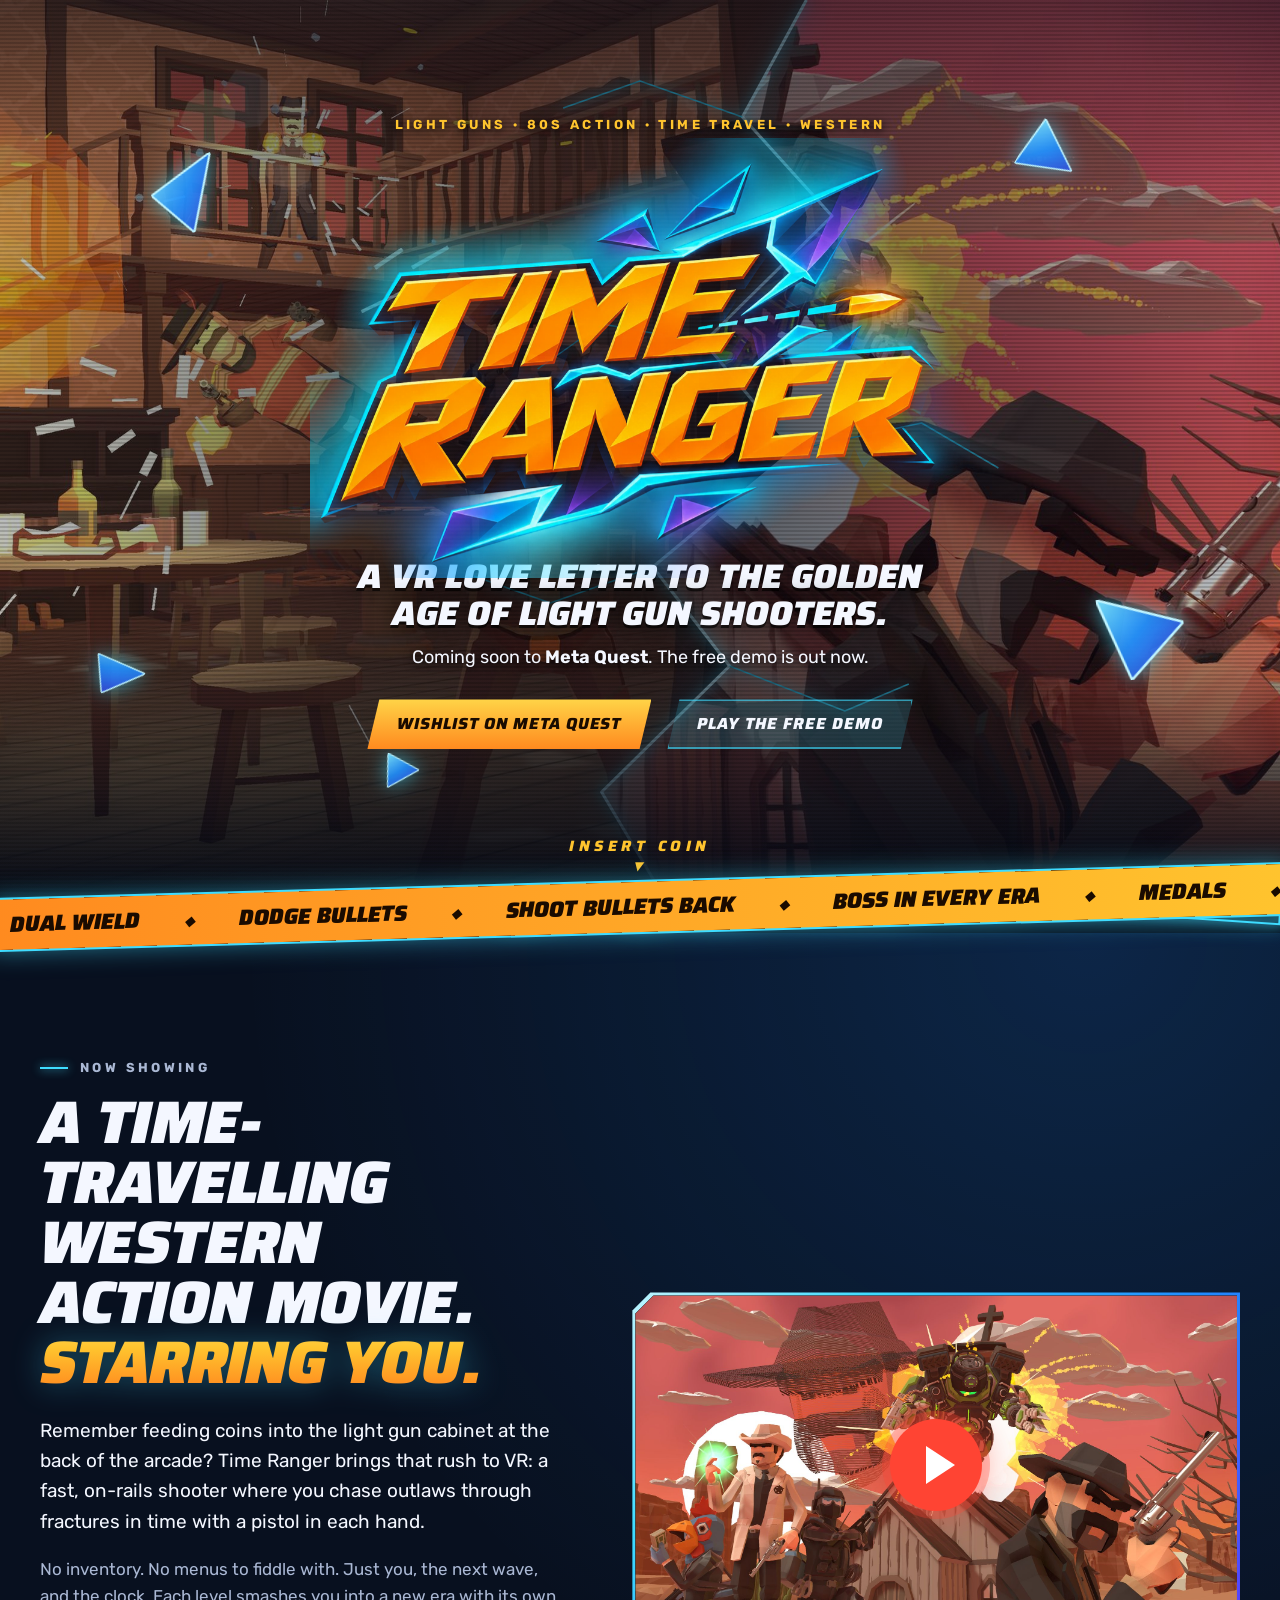
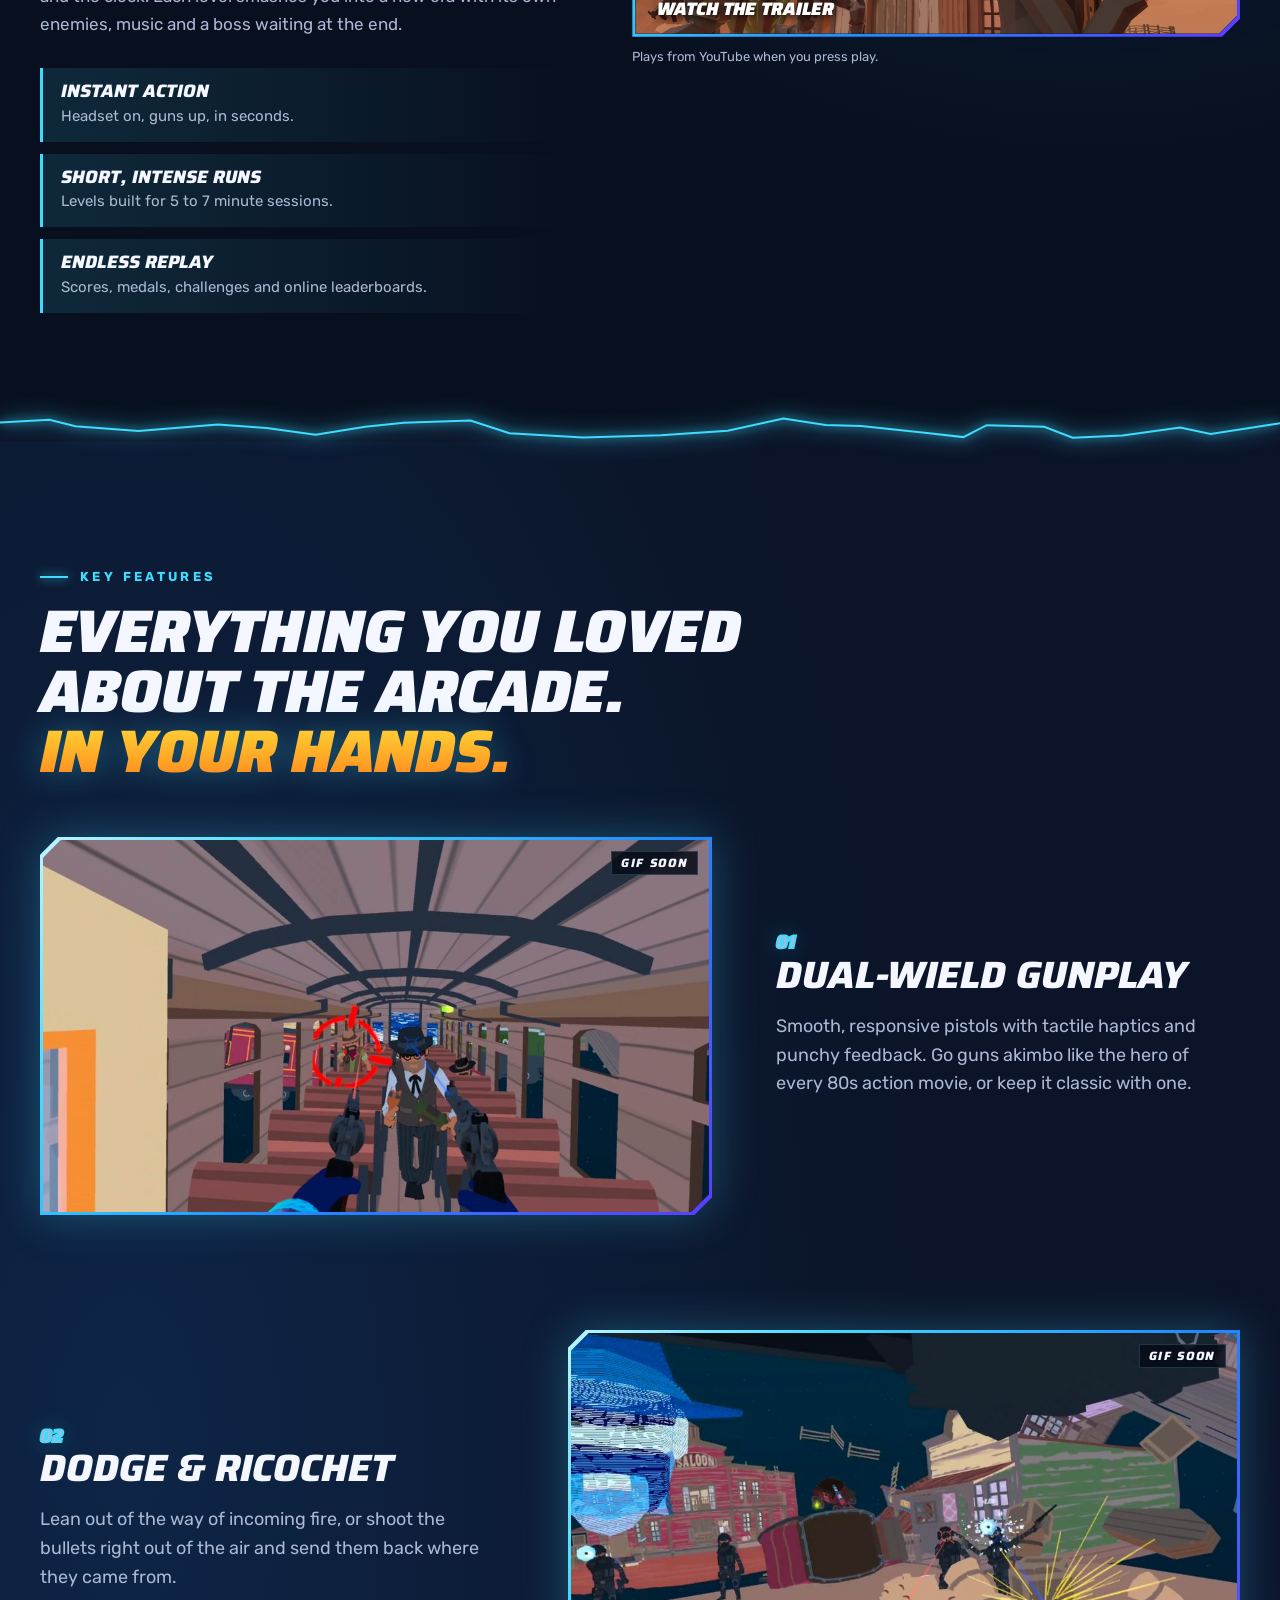
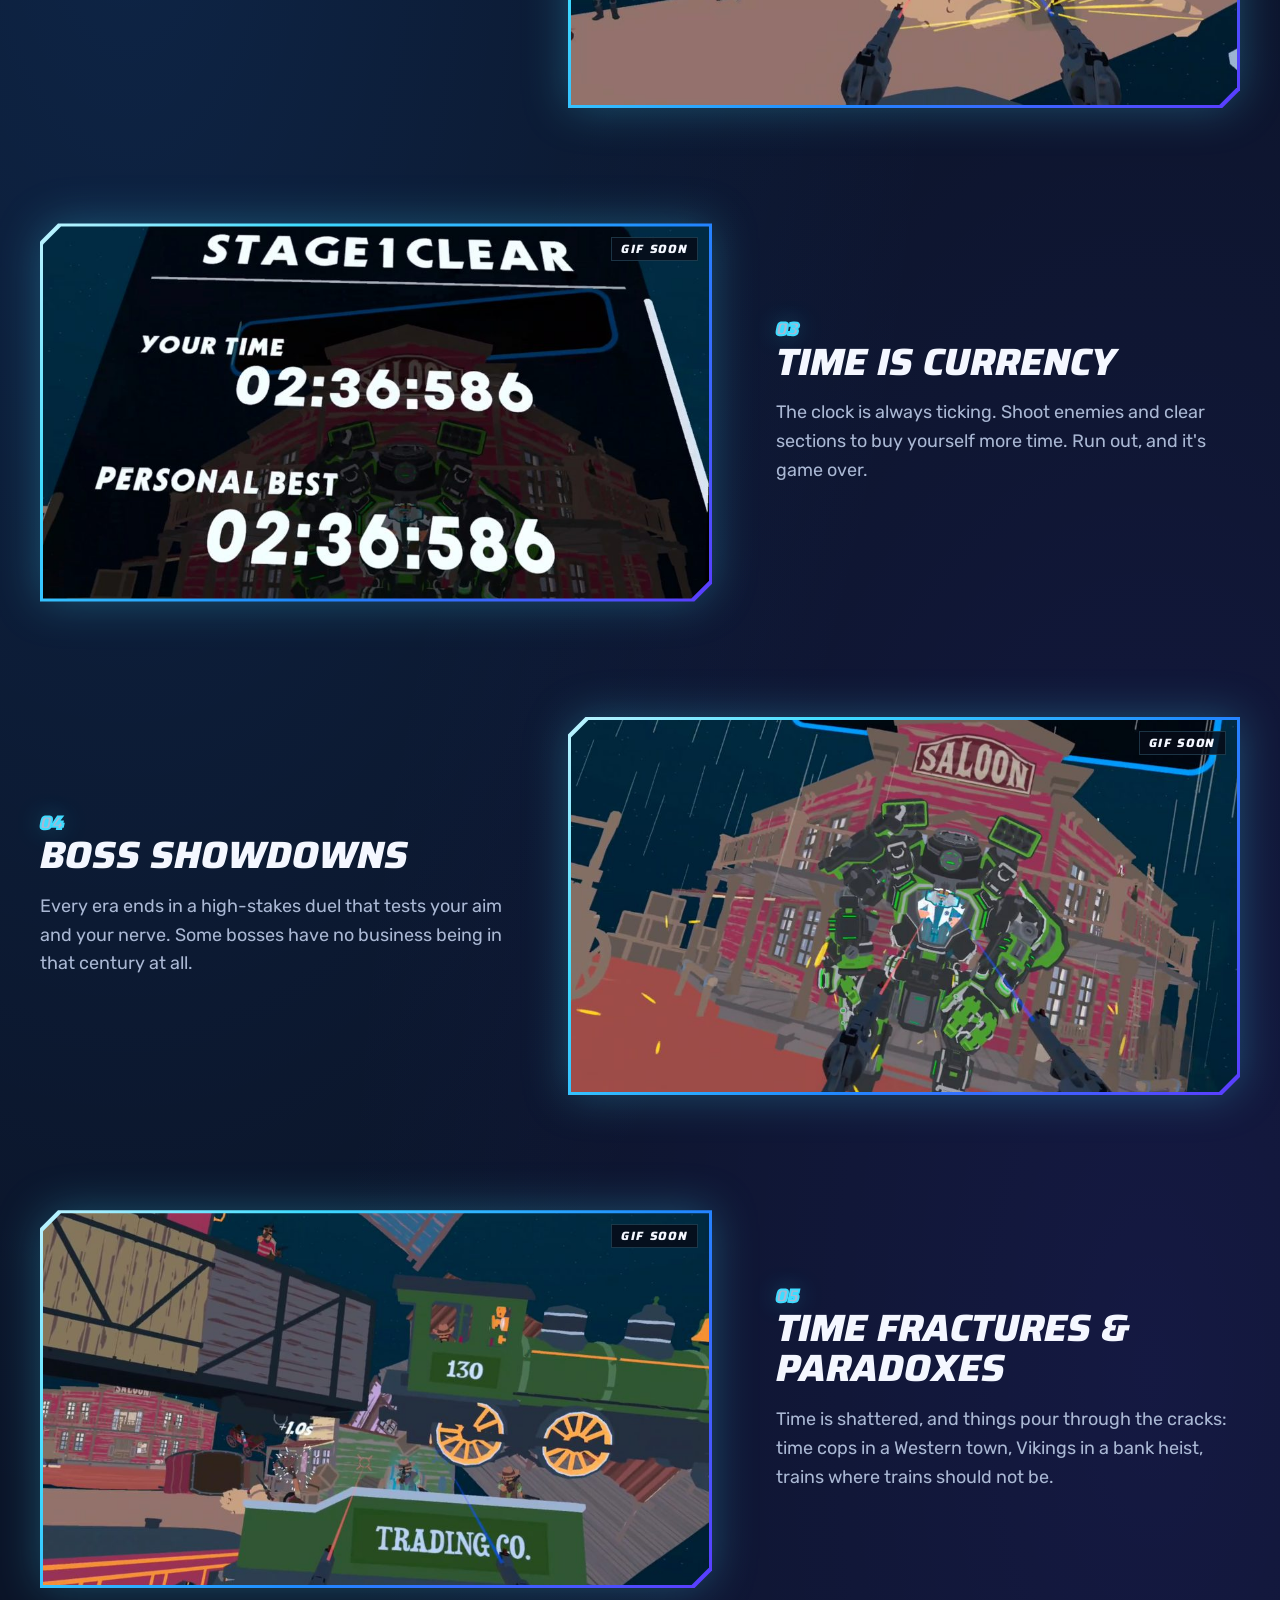
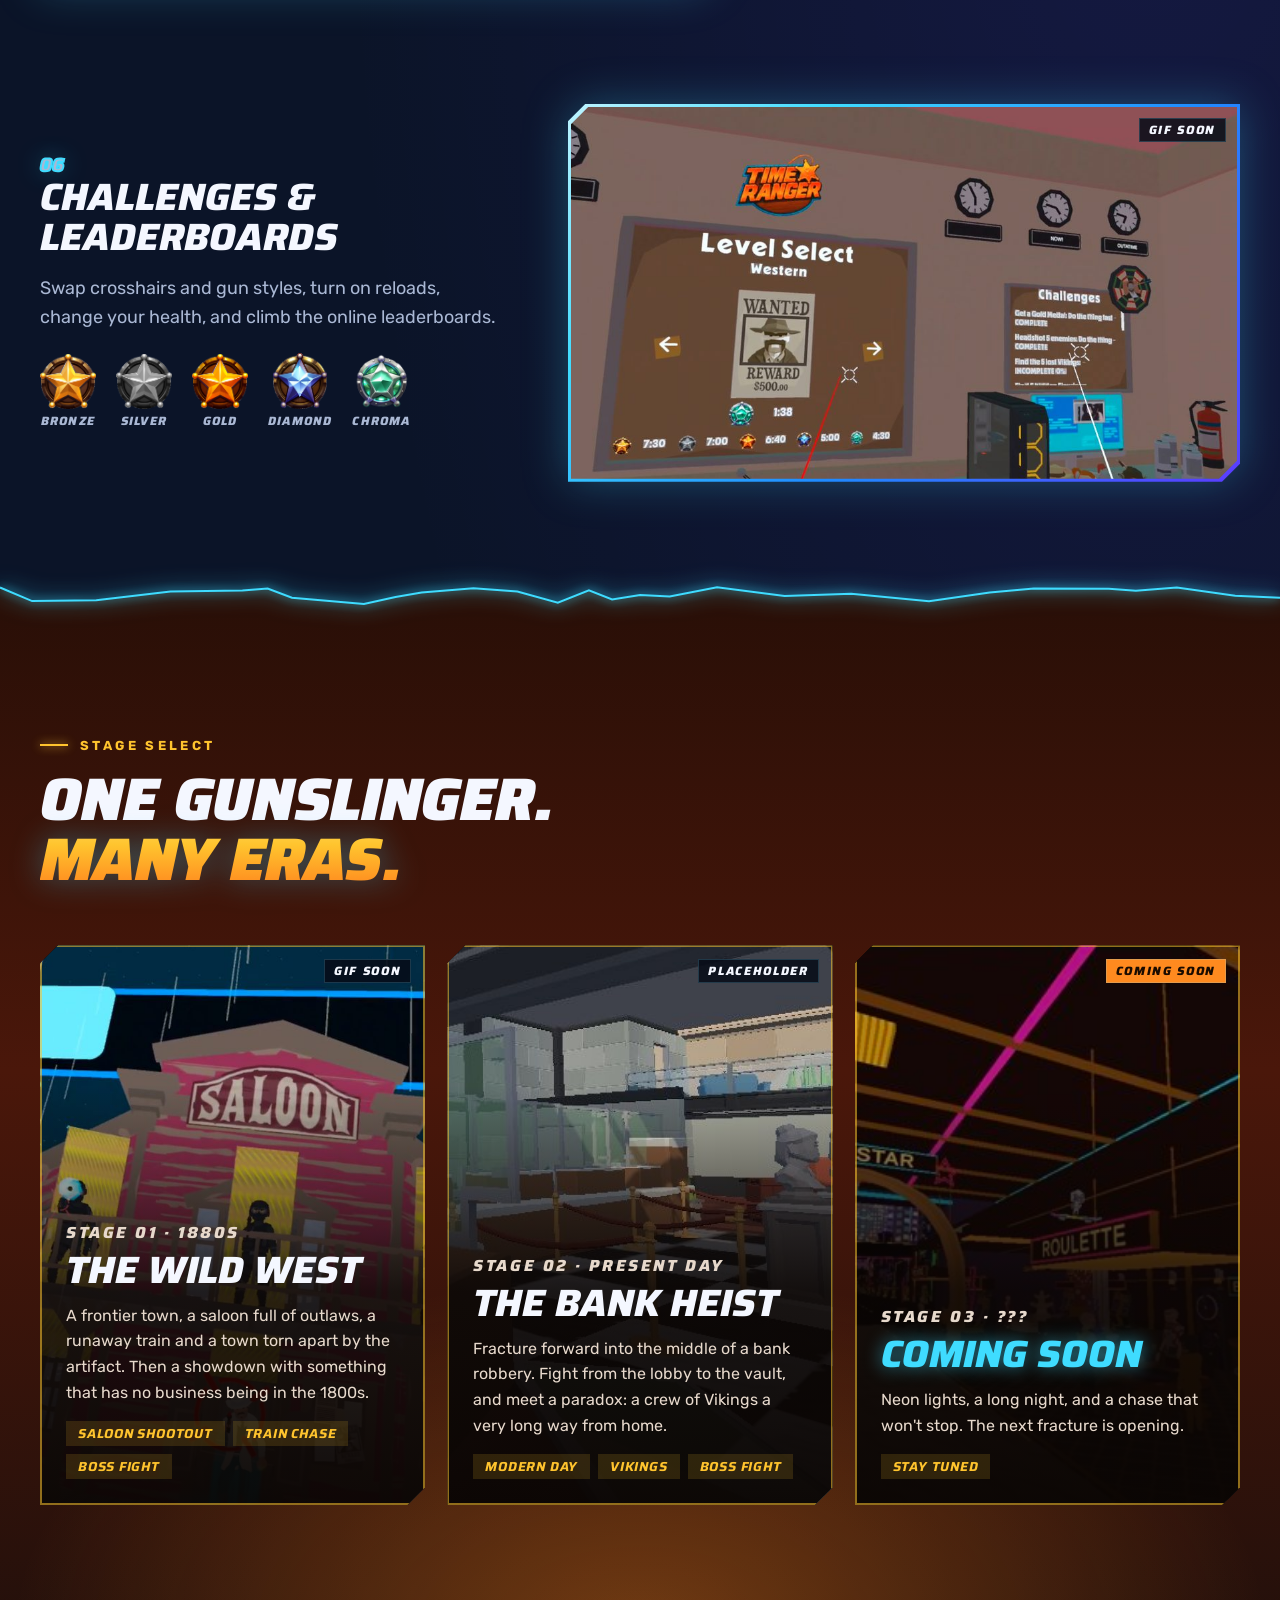
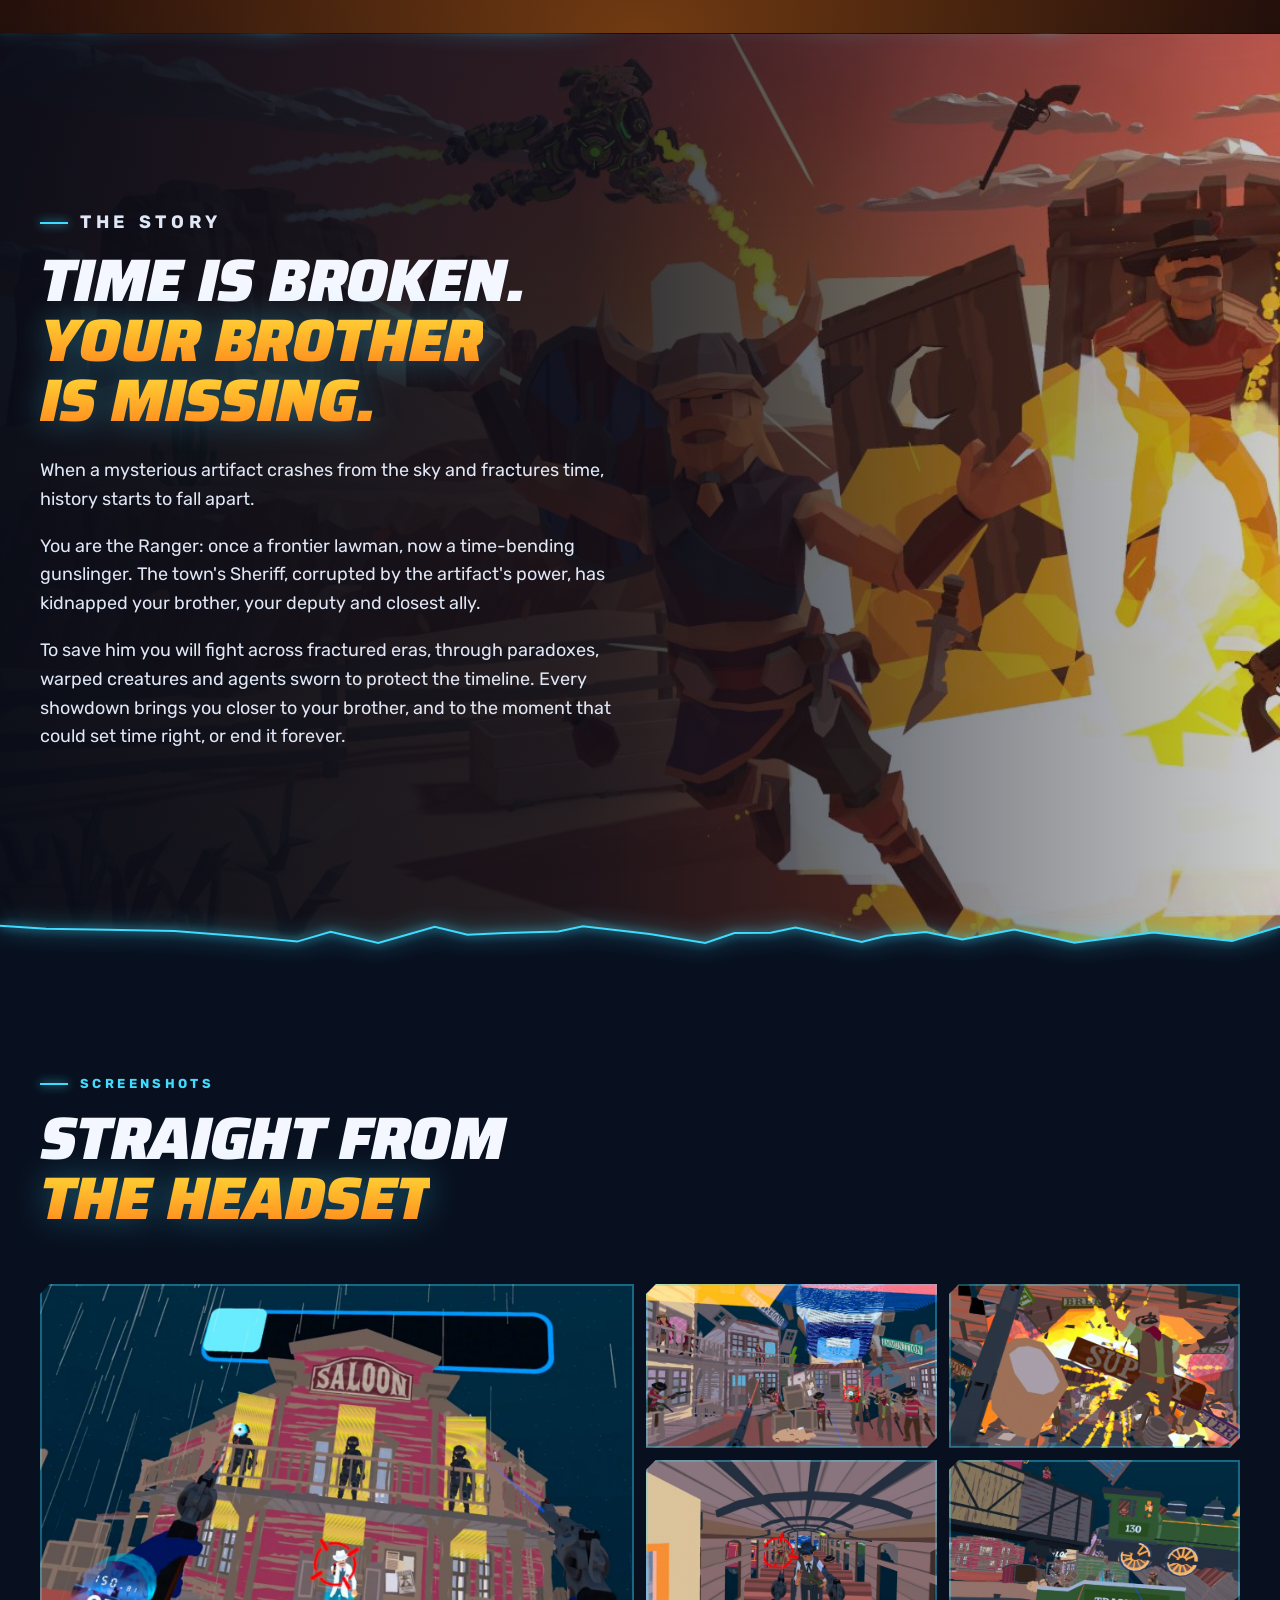
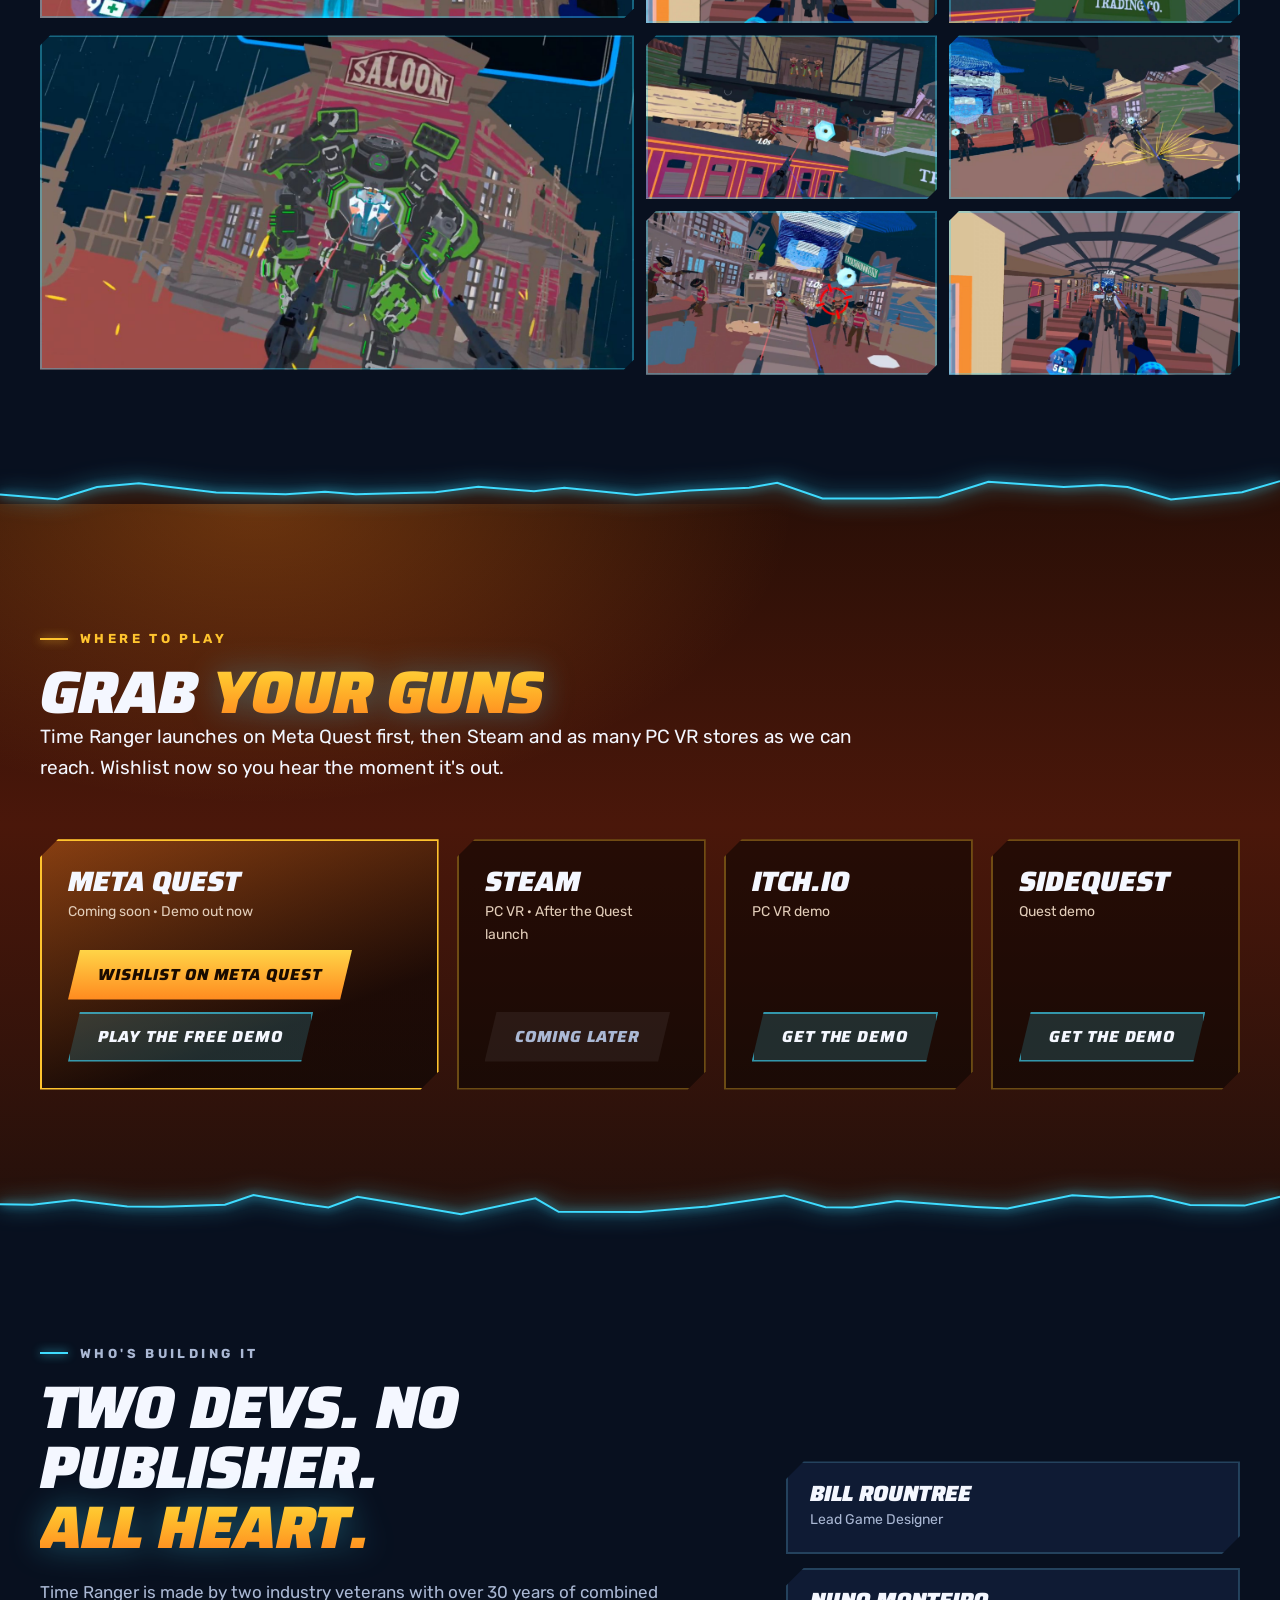
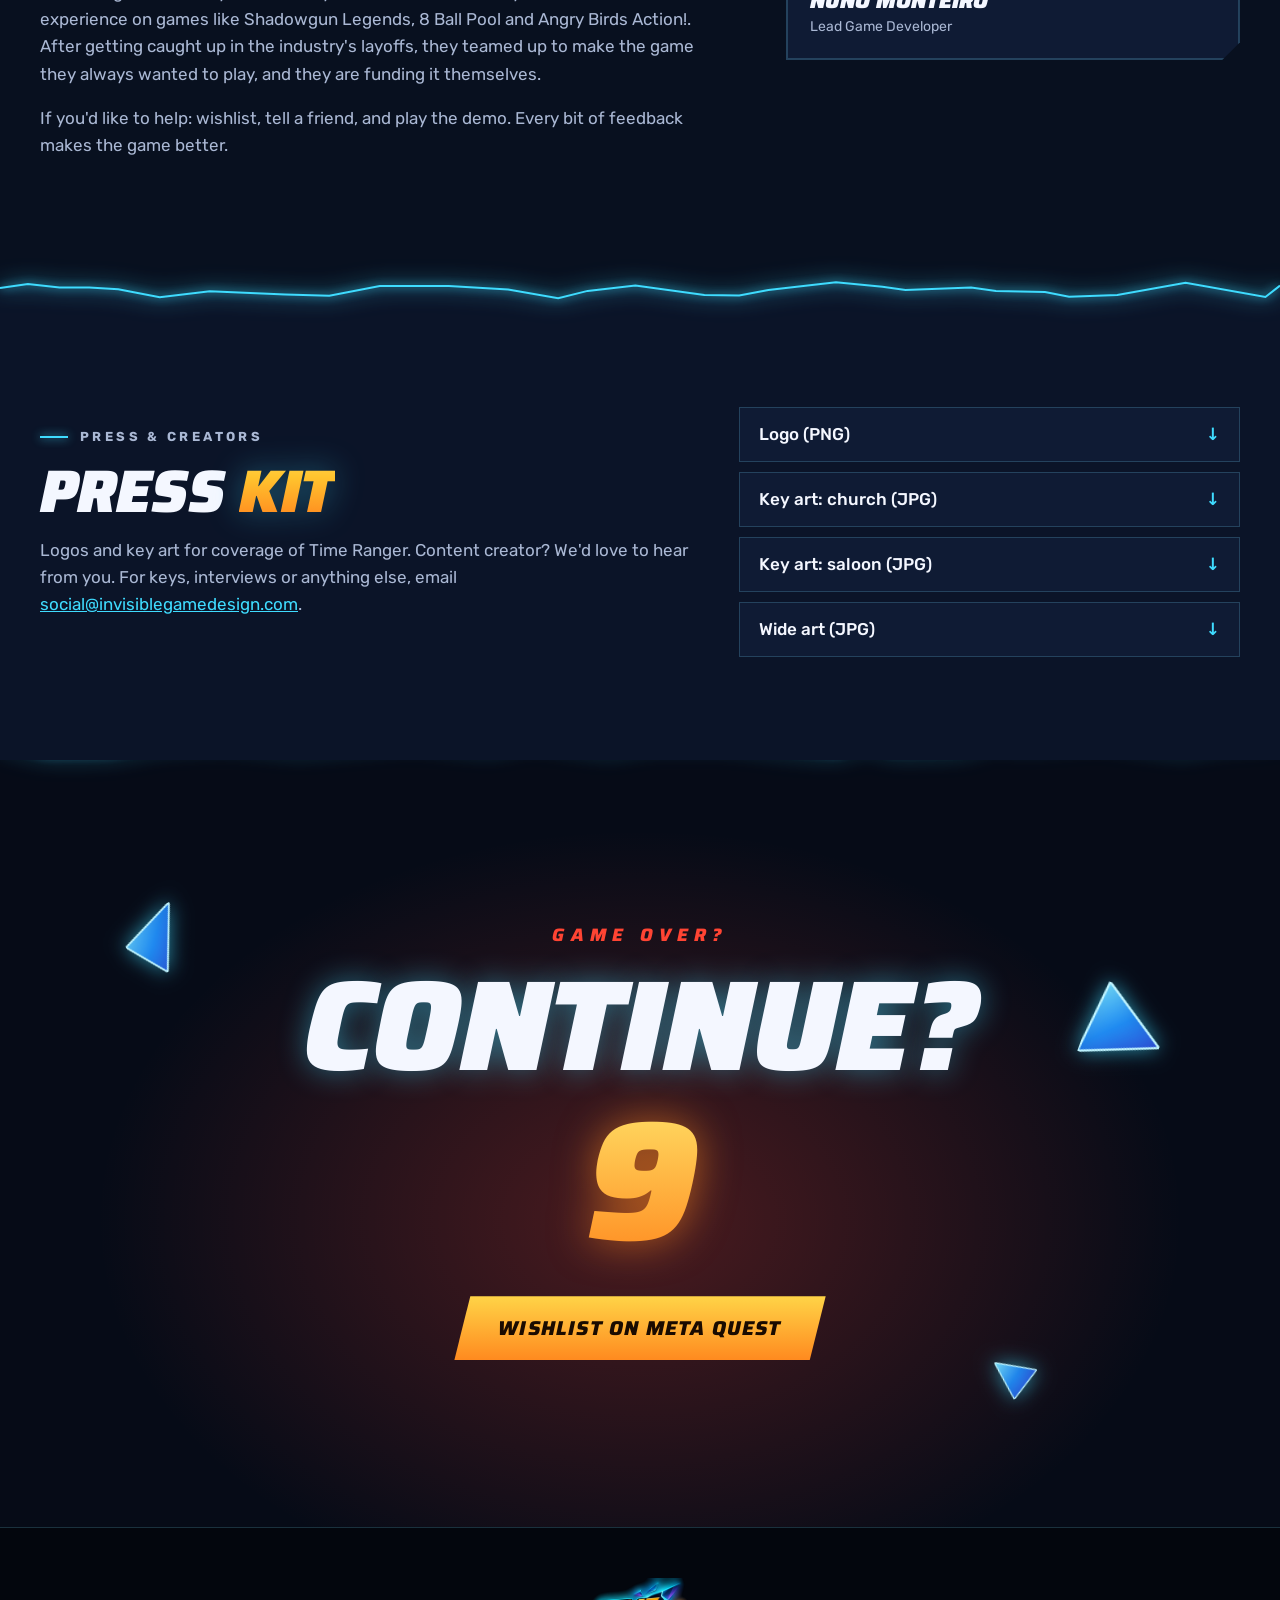
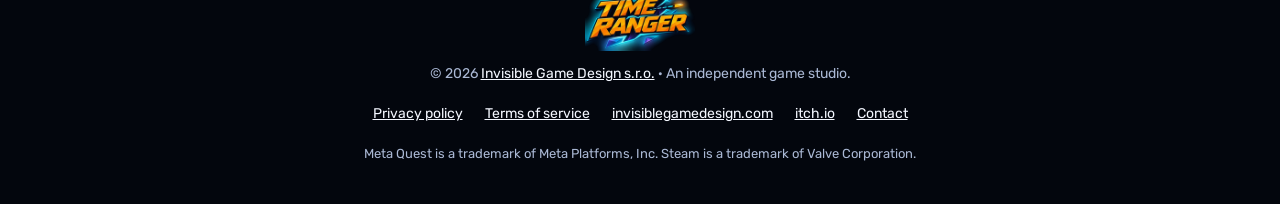
==== commit 4a5f9e98: "Add terms page, update privacy page to the 17 Nov version, link both and invisiblegamedesign.com in " ====
--- a/index.html
+++ b/index.html
@@ -350,7 +350,8 @@
     <p>© 2026 <a href="https://www.invisiblegamedesign.com" target="_blank" rel="noopener">Invisible Game Design s.r.o.</a> · An independent game studio.</p>
     <nav class="footer__links" aria-label="Footer">
       <a href="privacy.html">Privacy policy</a>
-      <a href="https://www.invisiblegamedesign.com/time-ranger-terms-of-service" target="_blank" rel="noopener">Terms of service</a>
+      <a href="terms.html">Terms of service</a>
+      <a href="https://www.invisiblegamedesign.com" target="_blank" rel="noopener">invisiblegamedesign.com</a>
       <a href="https://invisiblegamedesign.itch.io/" target="_blank" rel="noopener">itch.io</a>
       <a href="mailto:social@invisiblegamedesign.com">Contact</a>
     </nav>
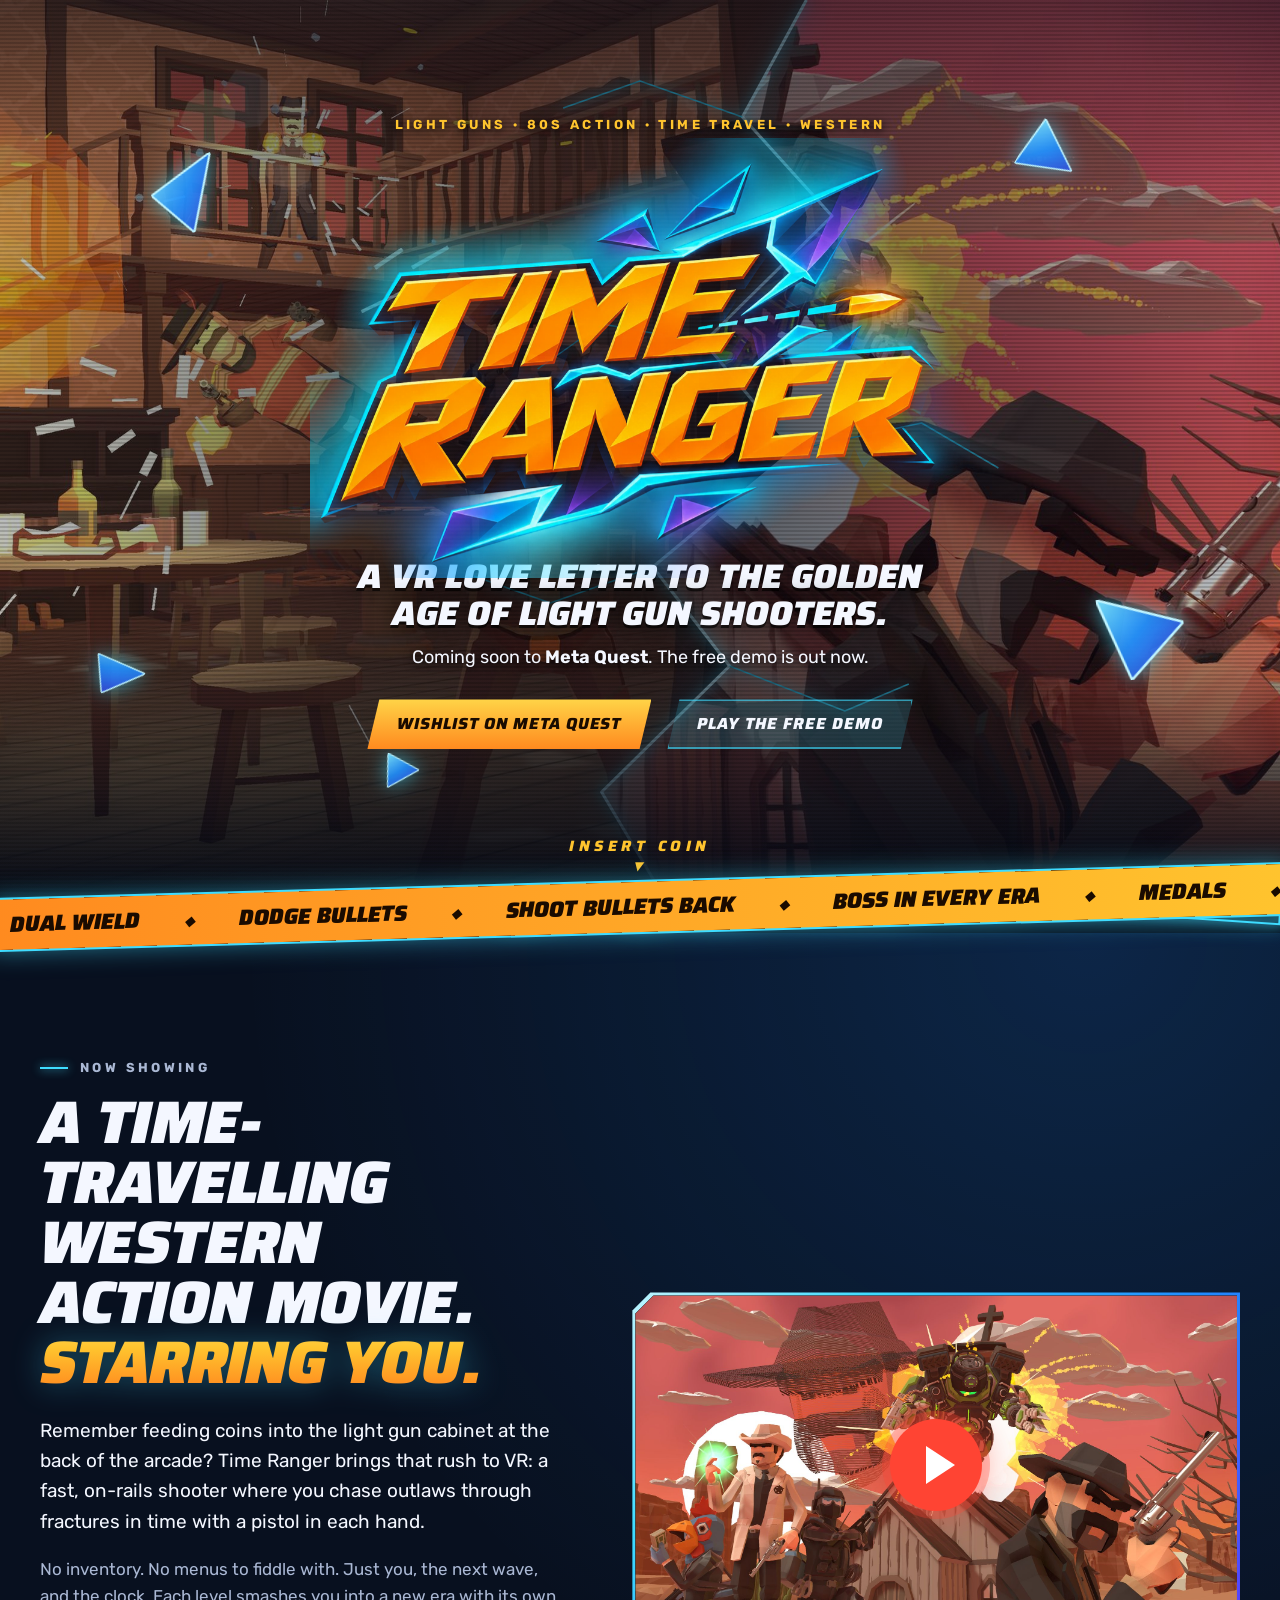
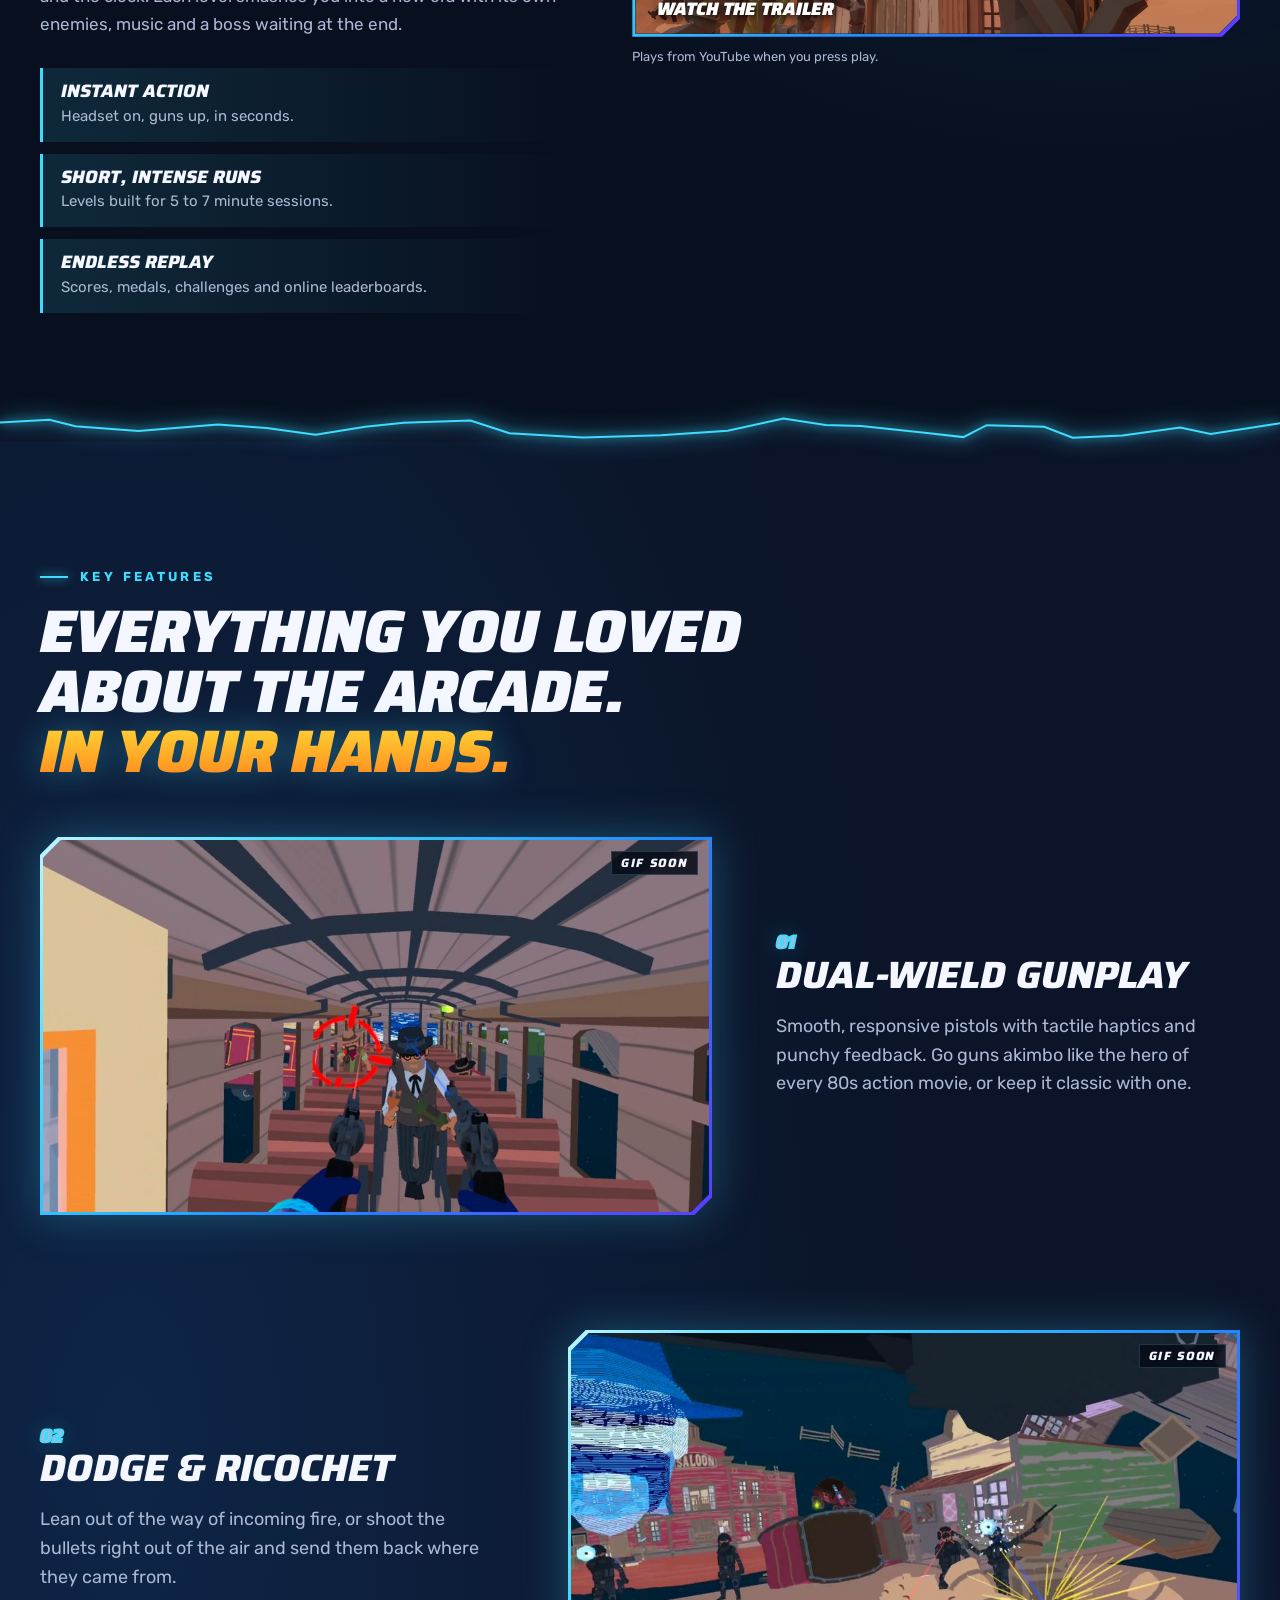
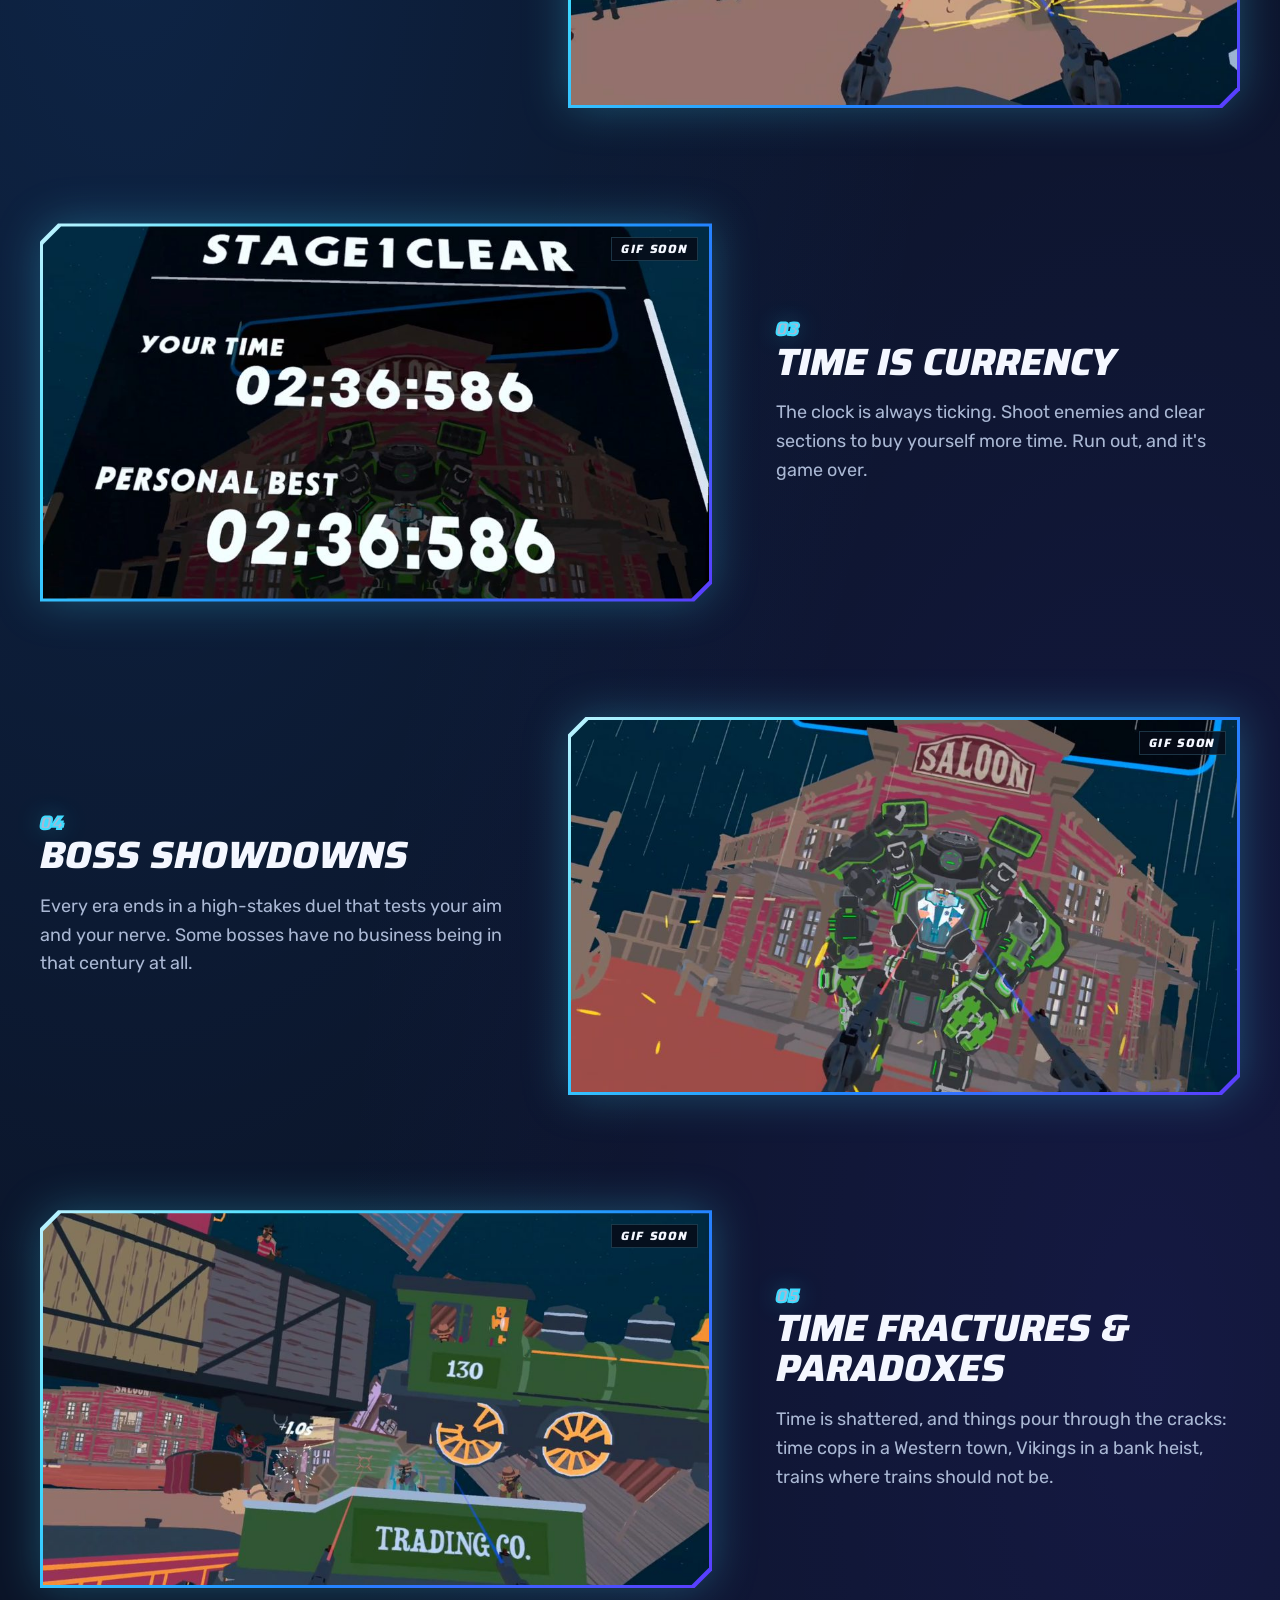
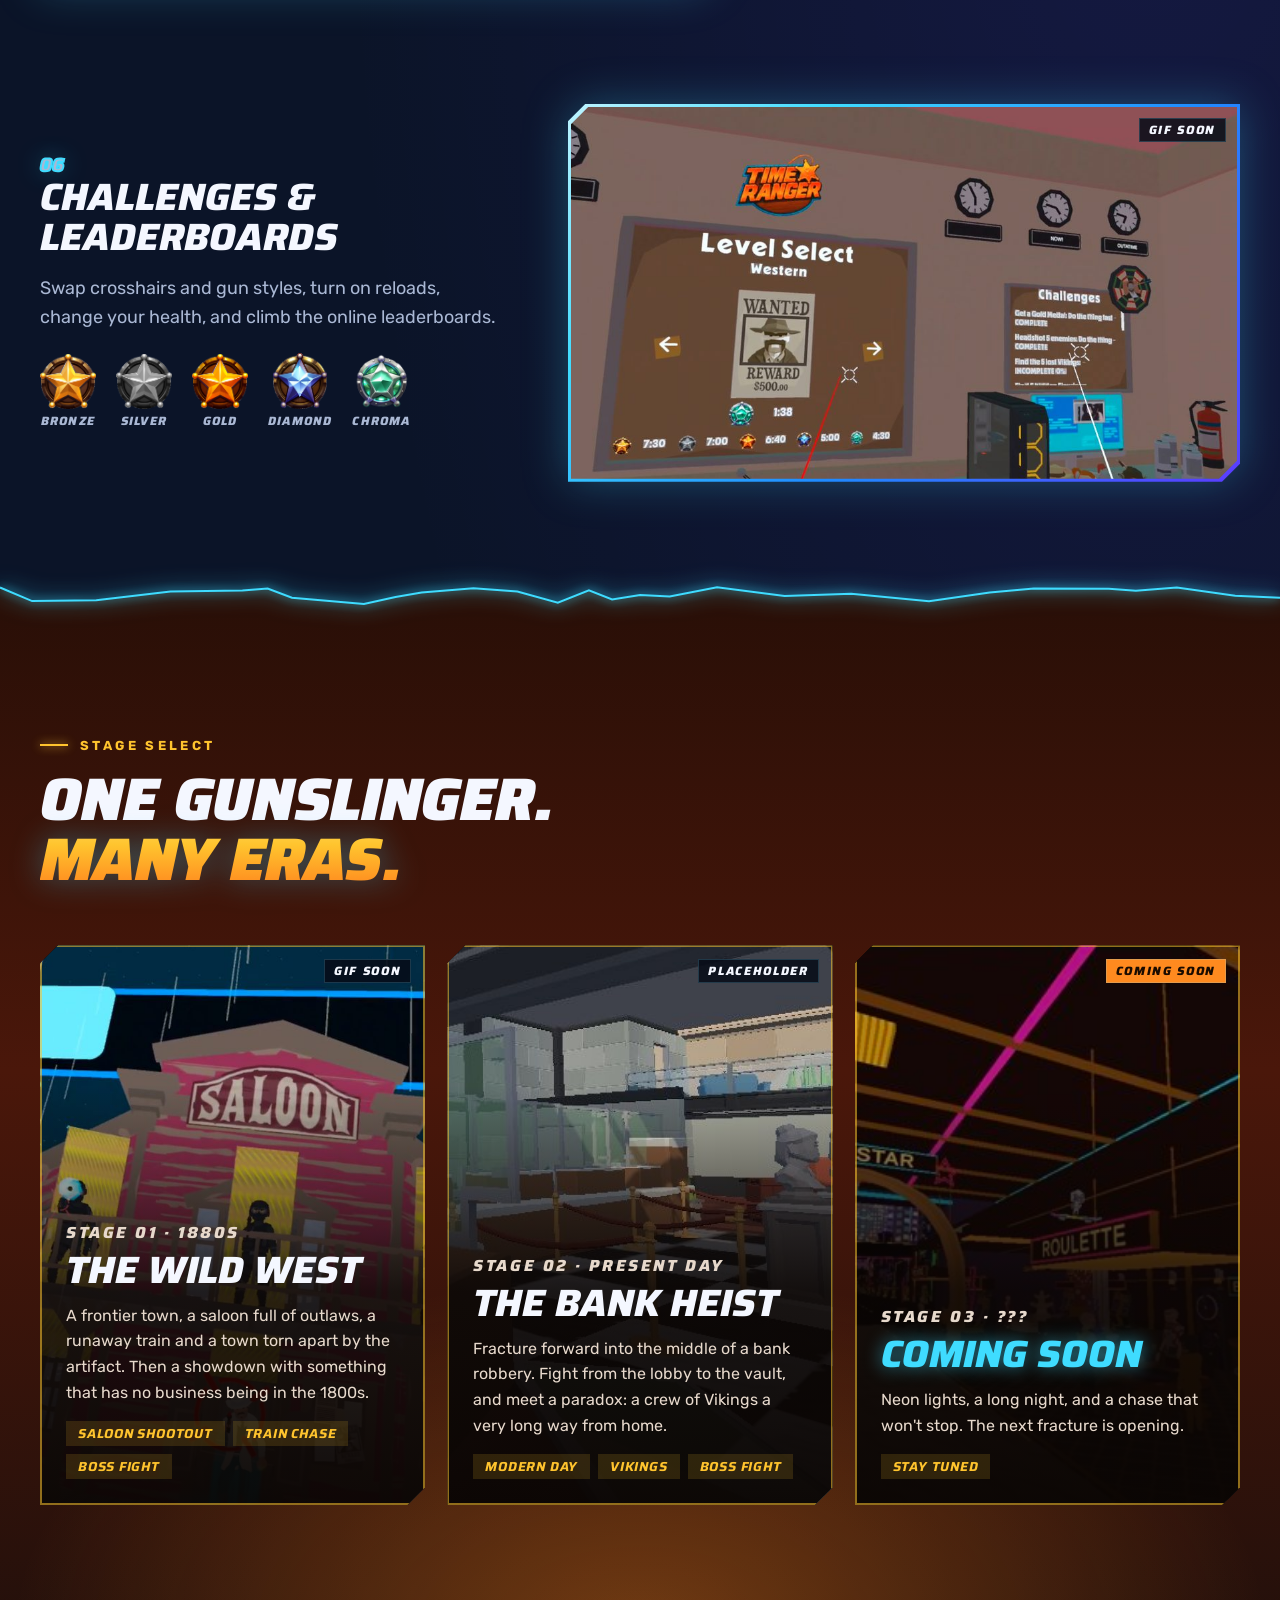
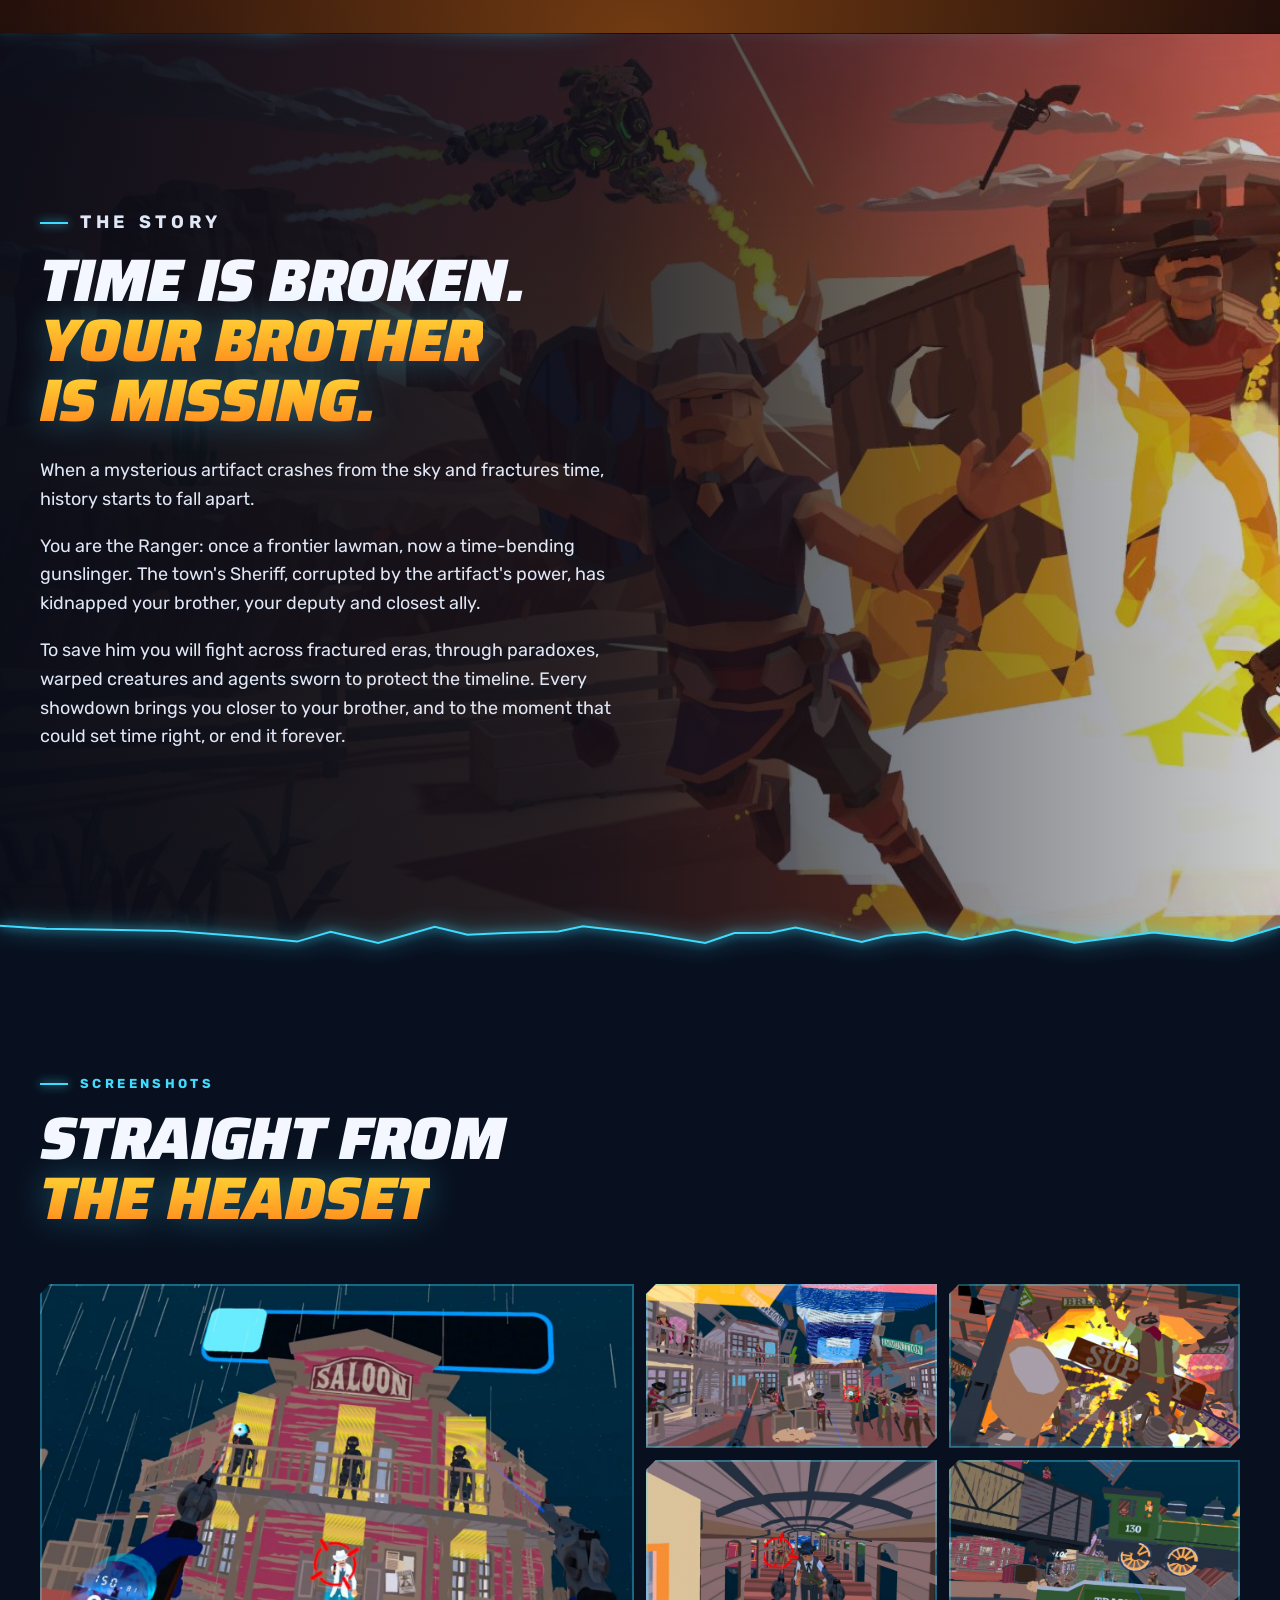
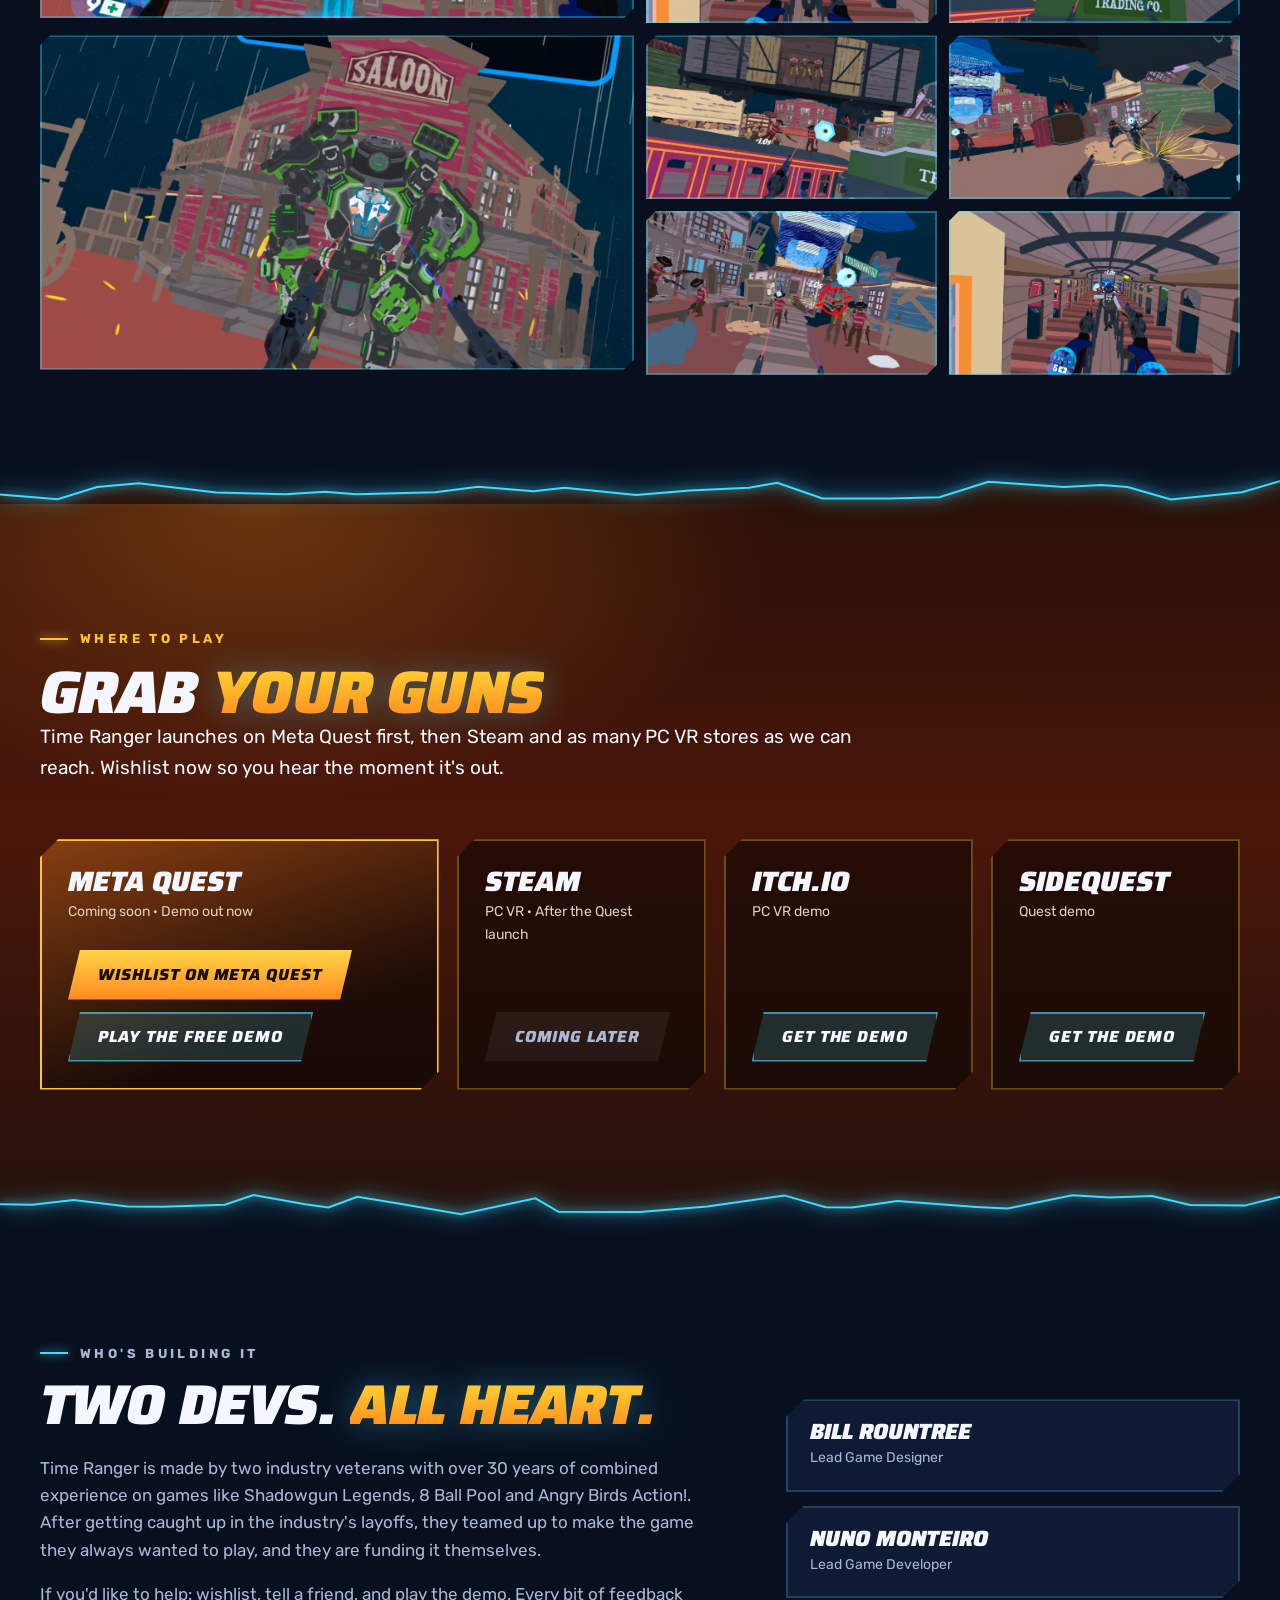
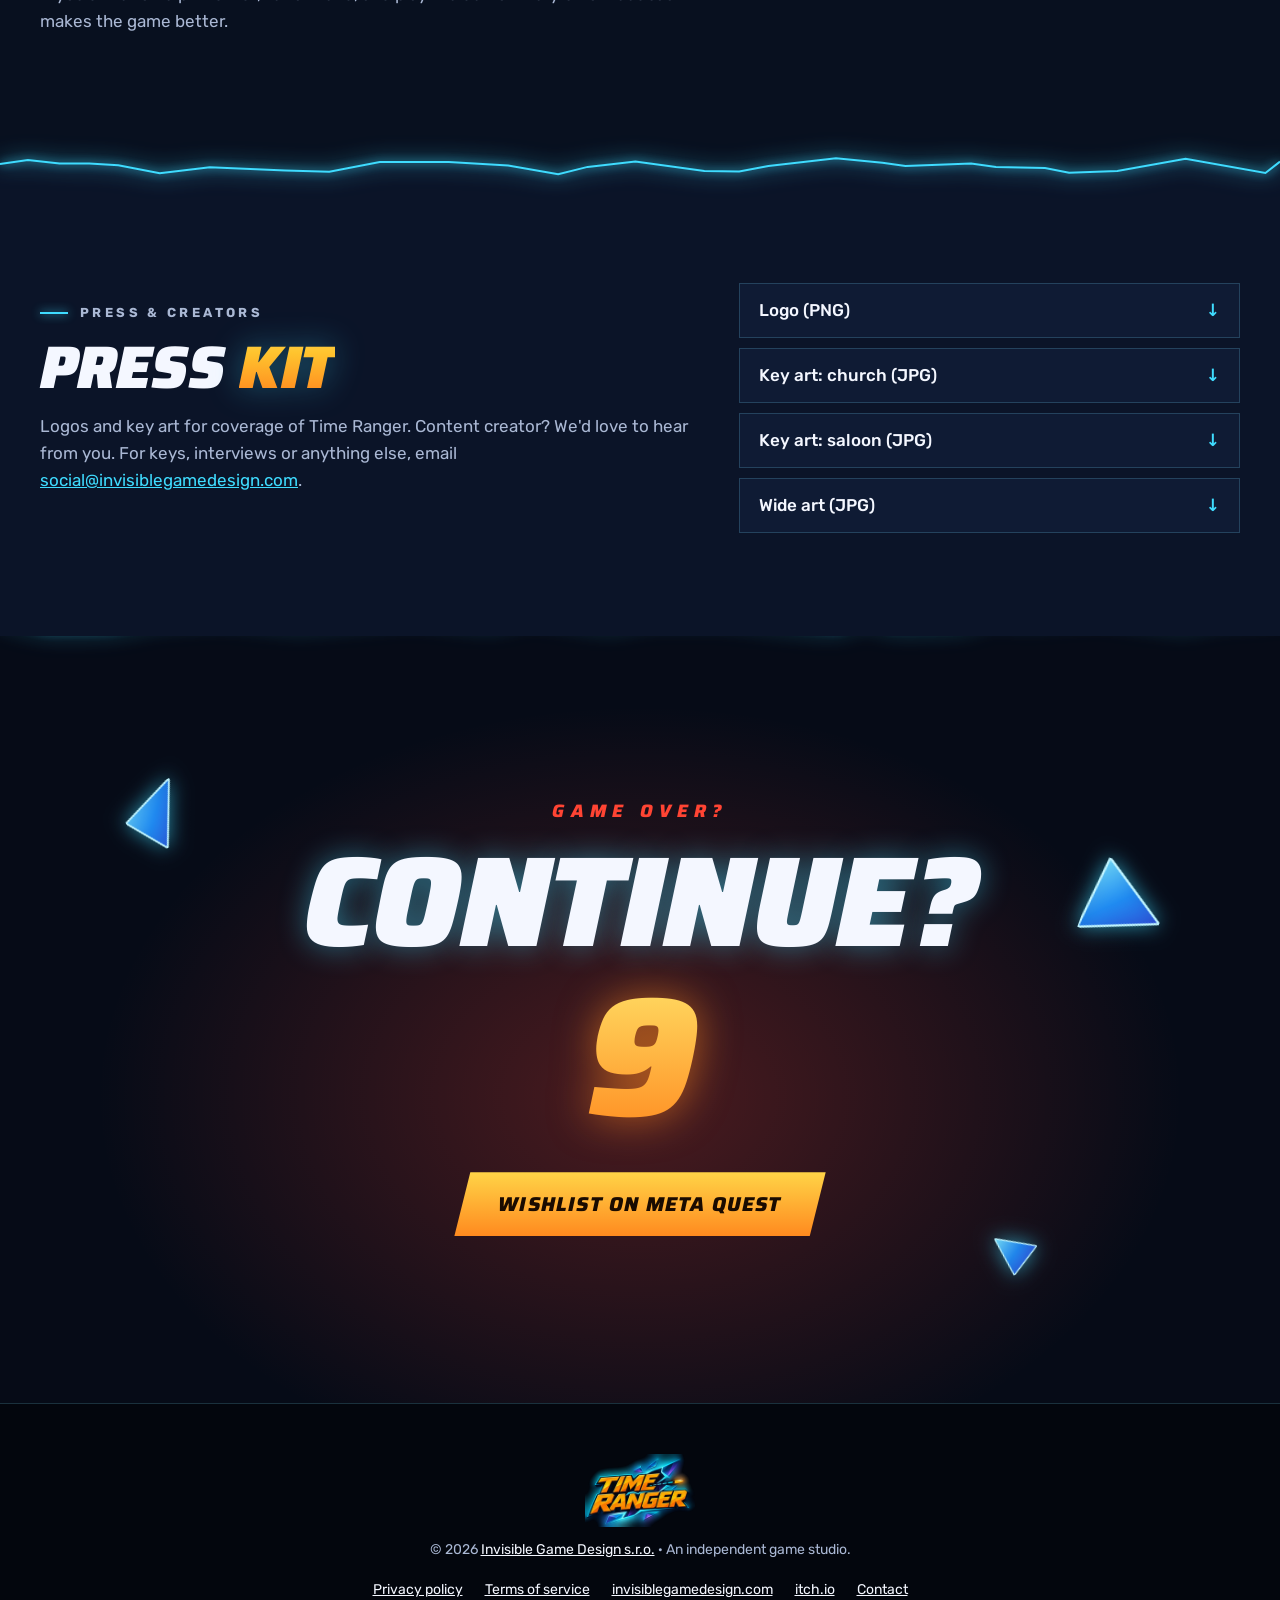
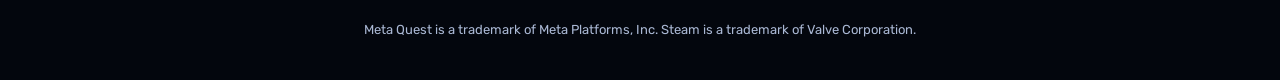
==== commit 6b694ab7: "Team heading: Two devs. All heart. on one line Co-Authored-By: Claude Opus 5.5 <noreply@anthropic.co" ====
--- a/index.html
+++ b/index.html
@@ -299,7 +299,7 @@
   <div class="wrap team__grid">
     <div class="reveal">
       <p class="eyebrow">Who's building it</p>
-      <h2>Two devs. No publisher. <em>All heart.</em></h2>
+      <h2 class="oneline">Two devs. <em>All heart.</em></h2>
       <p>Time Ranger is made by two industry veterans with over 30 years of combined experience on games like Shadowgun Legends, 8 Ball Pool and Angry Birds Action!. After getting caught up in the industry's layoffs, they teamed up to make the game they always wanted to play, and they are funding it themselves.</p>
       <p>If you'd like to help: wishlist, tell a friend, and play the demo. Every bit of feedback makes the game better.</p>
     </div>
--- a/styles.css
+++ b/styles.css
@@ -305,3 +305,4 @@
   .reveal{opacity:1;transform:none}
   .hero__crack polyline{stroke-dashoffset:0}
 }
+.oneline{white-space:nowrap;font-size:clamp(26px,4.4vw,56px)}
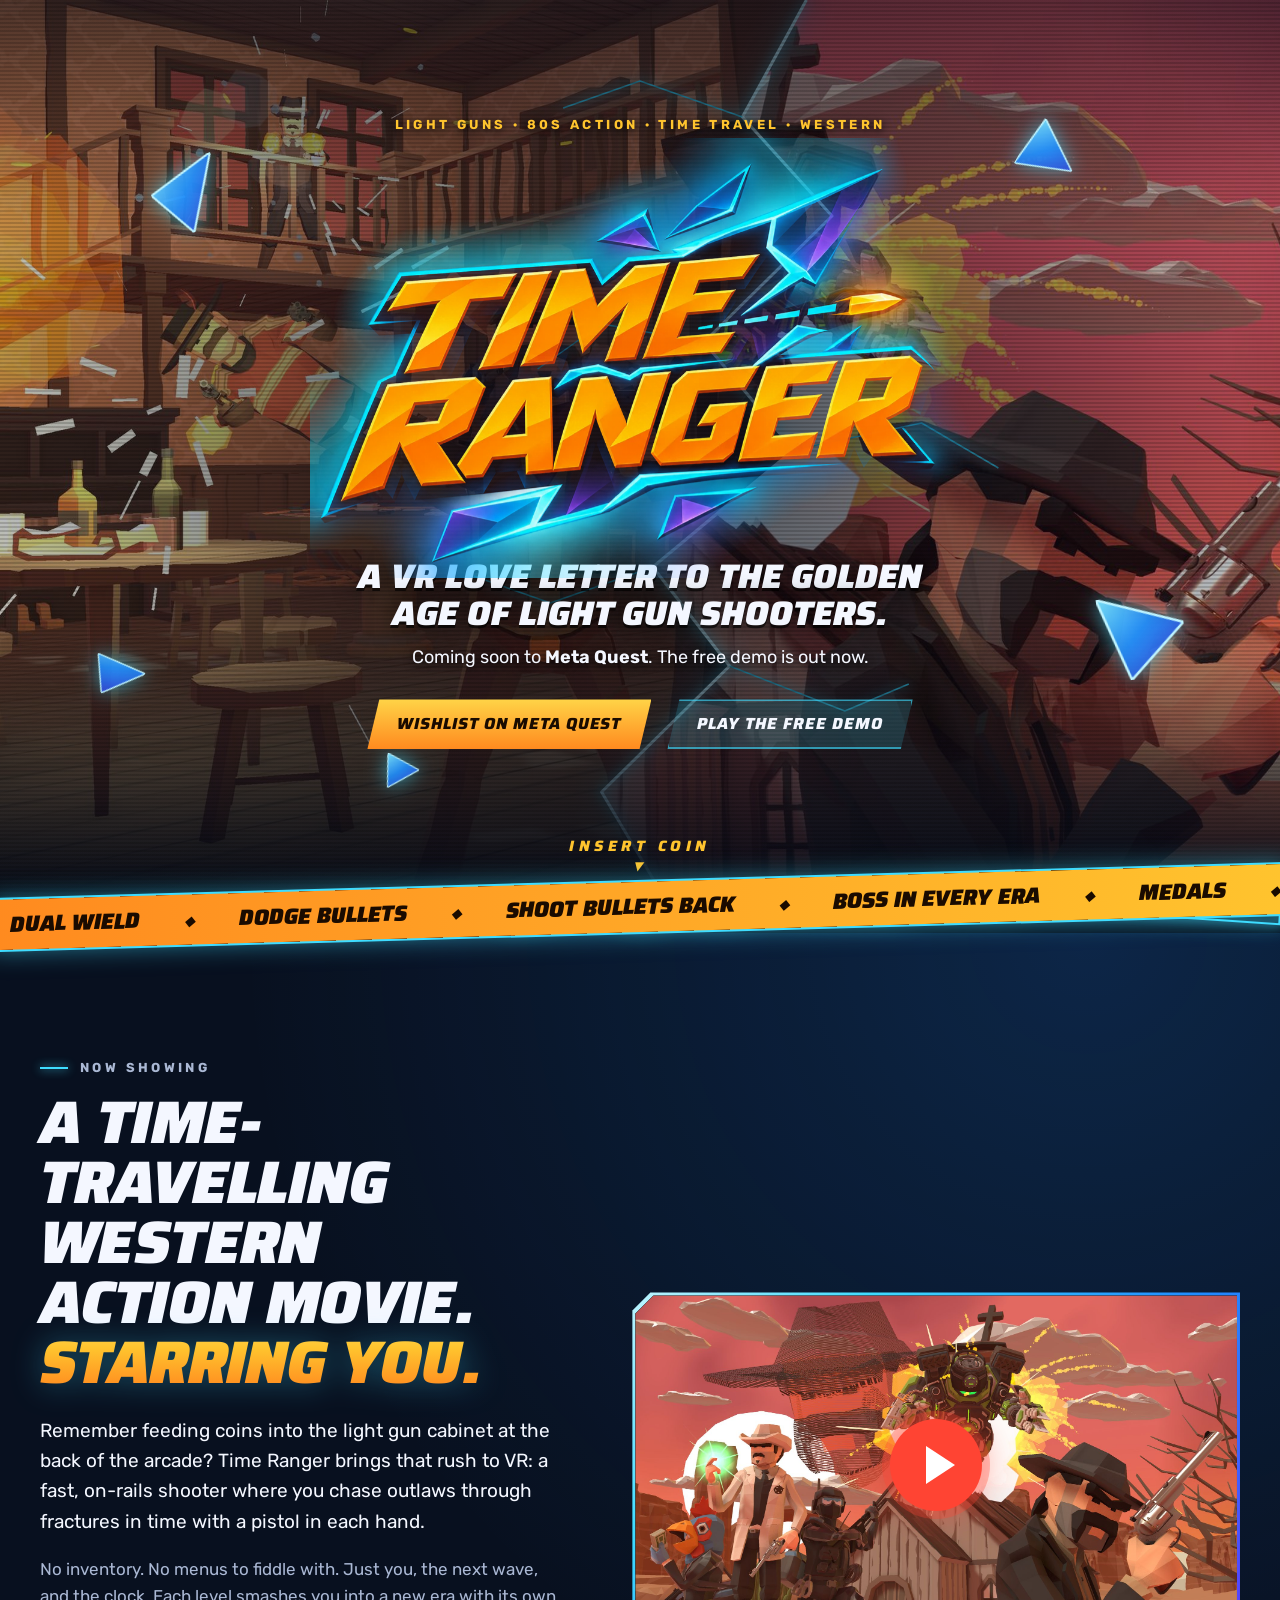
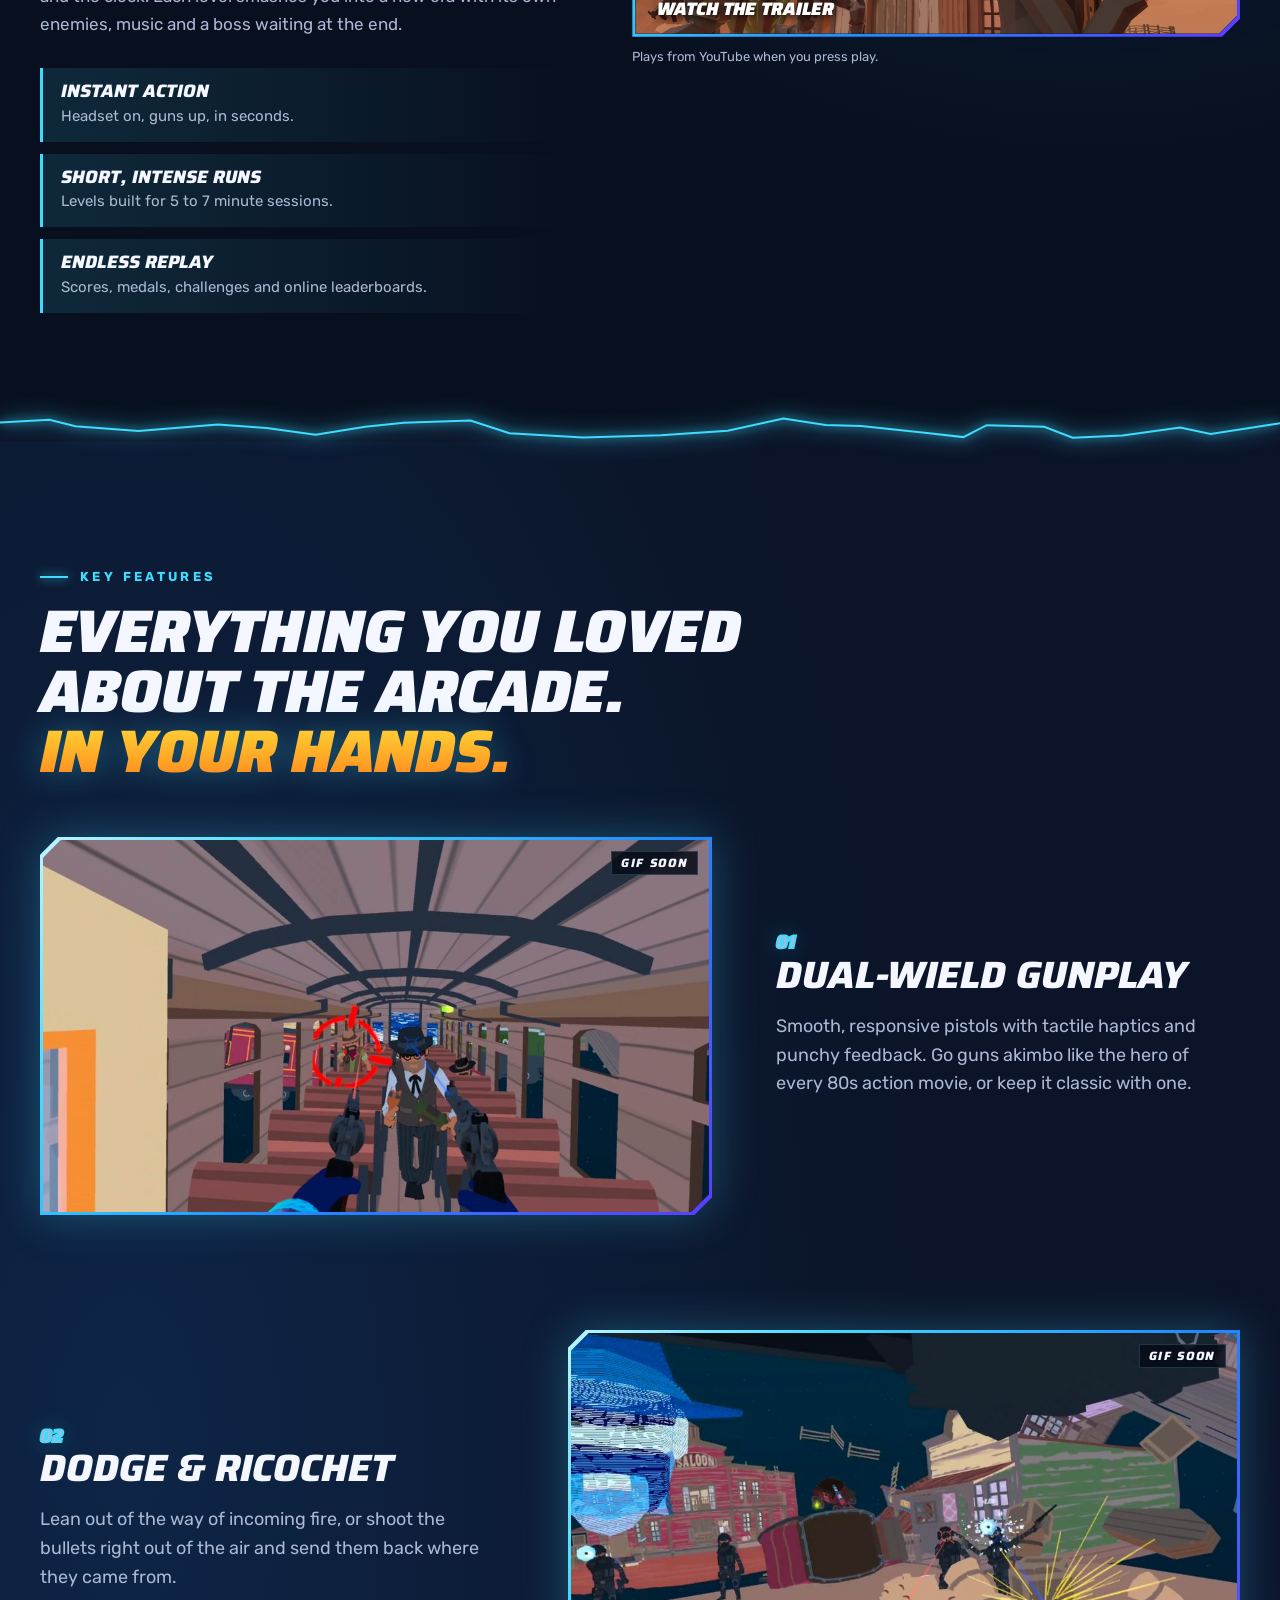
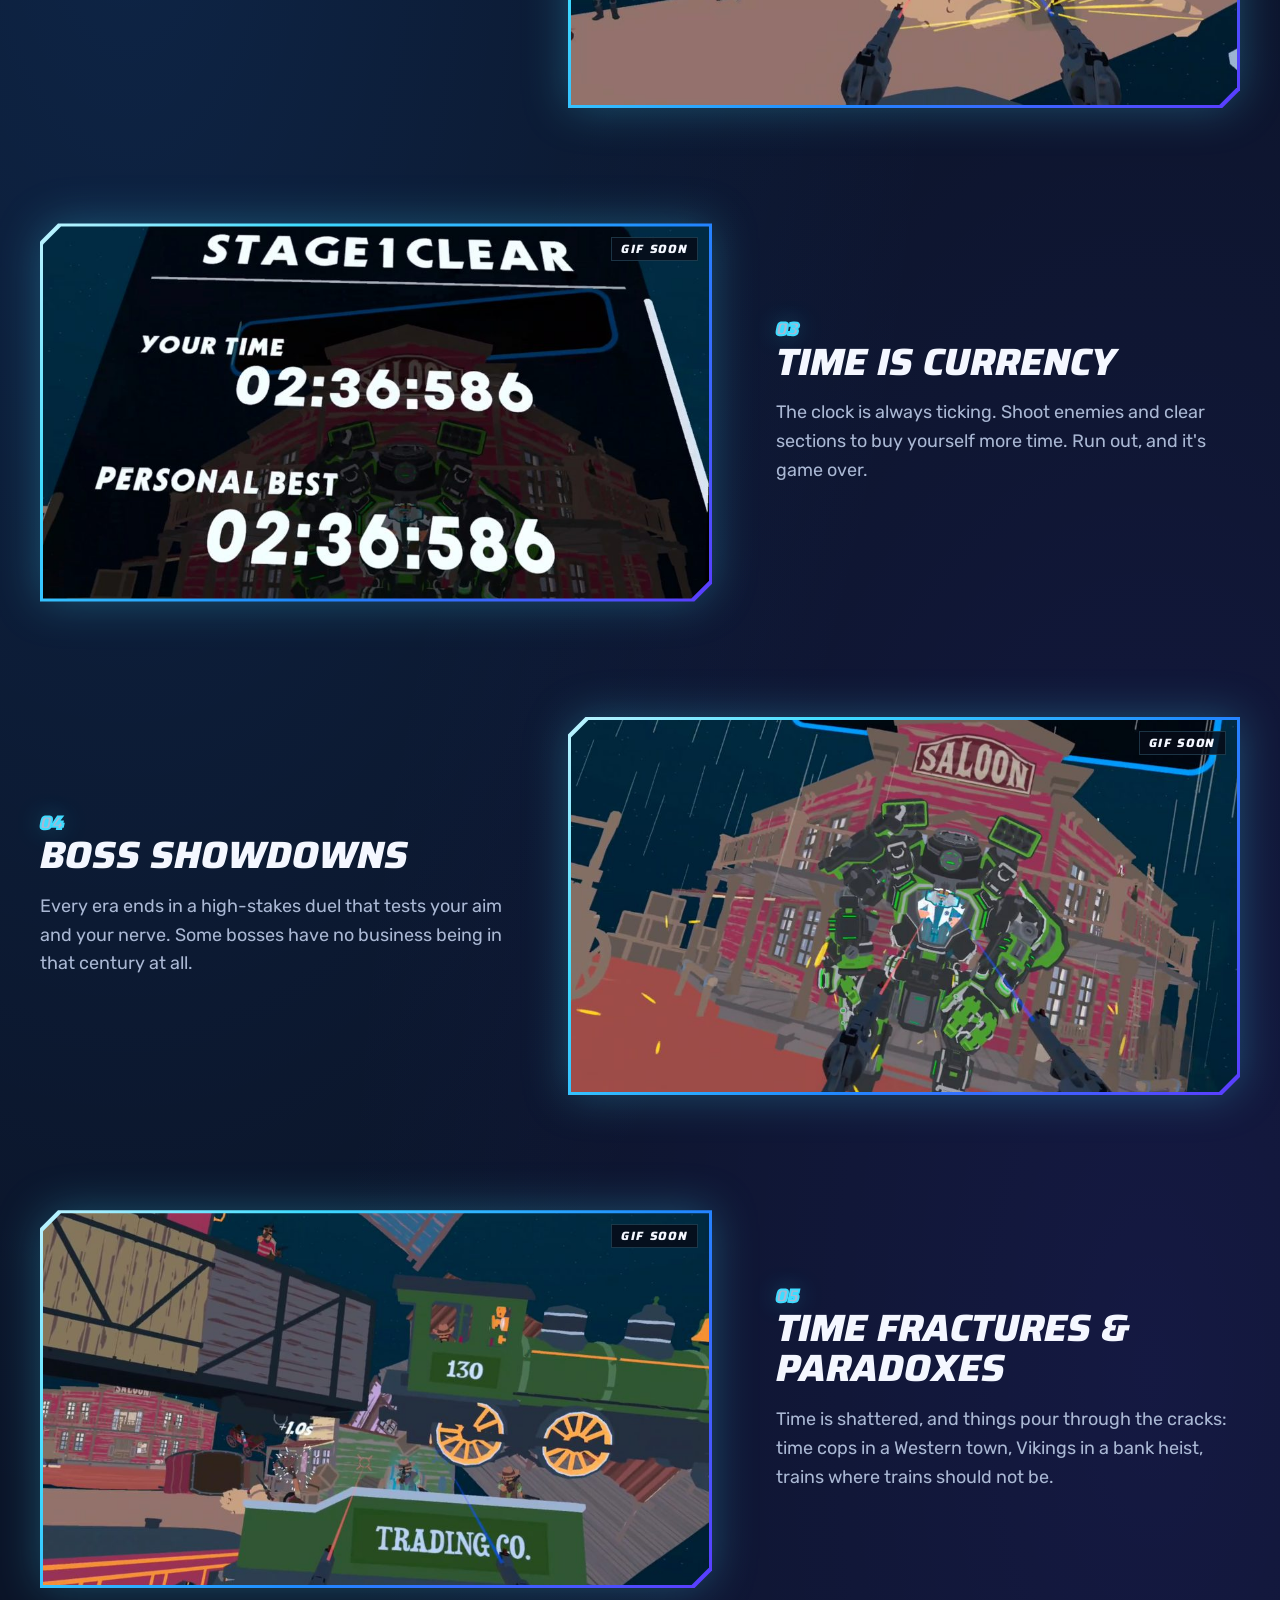
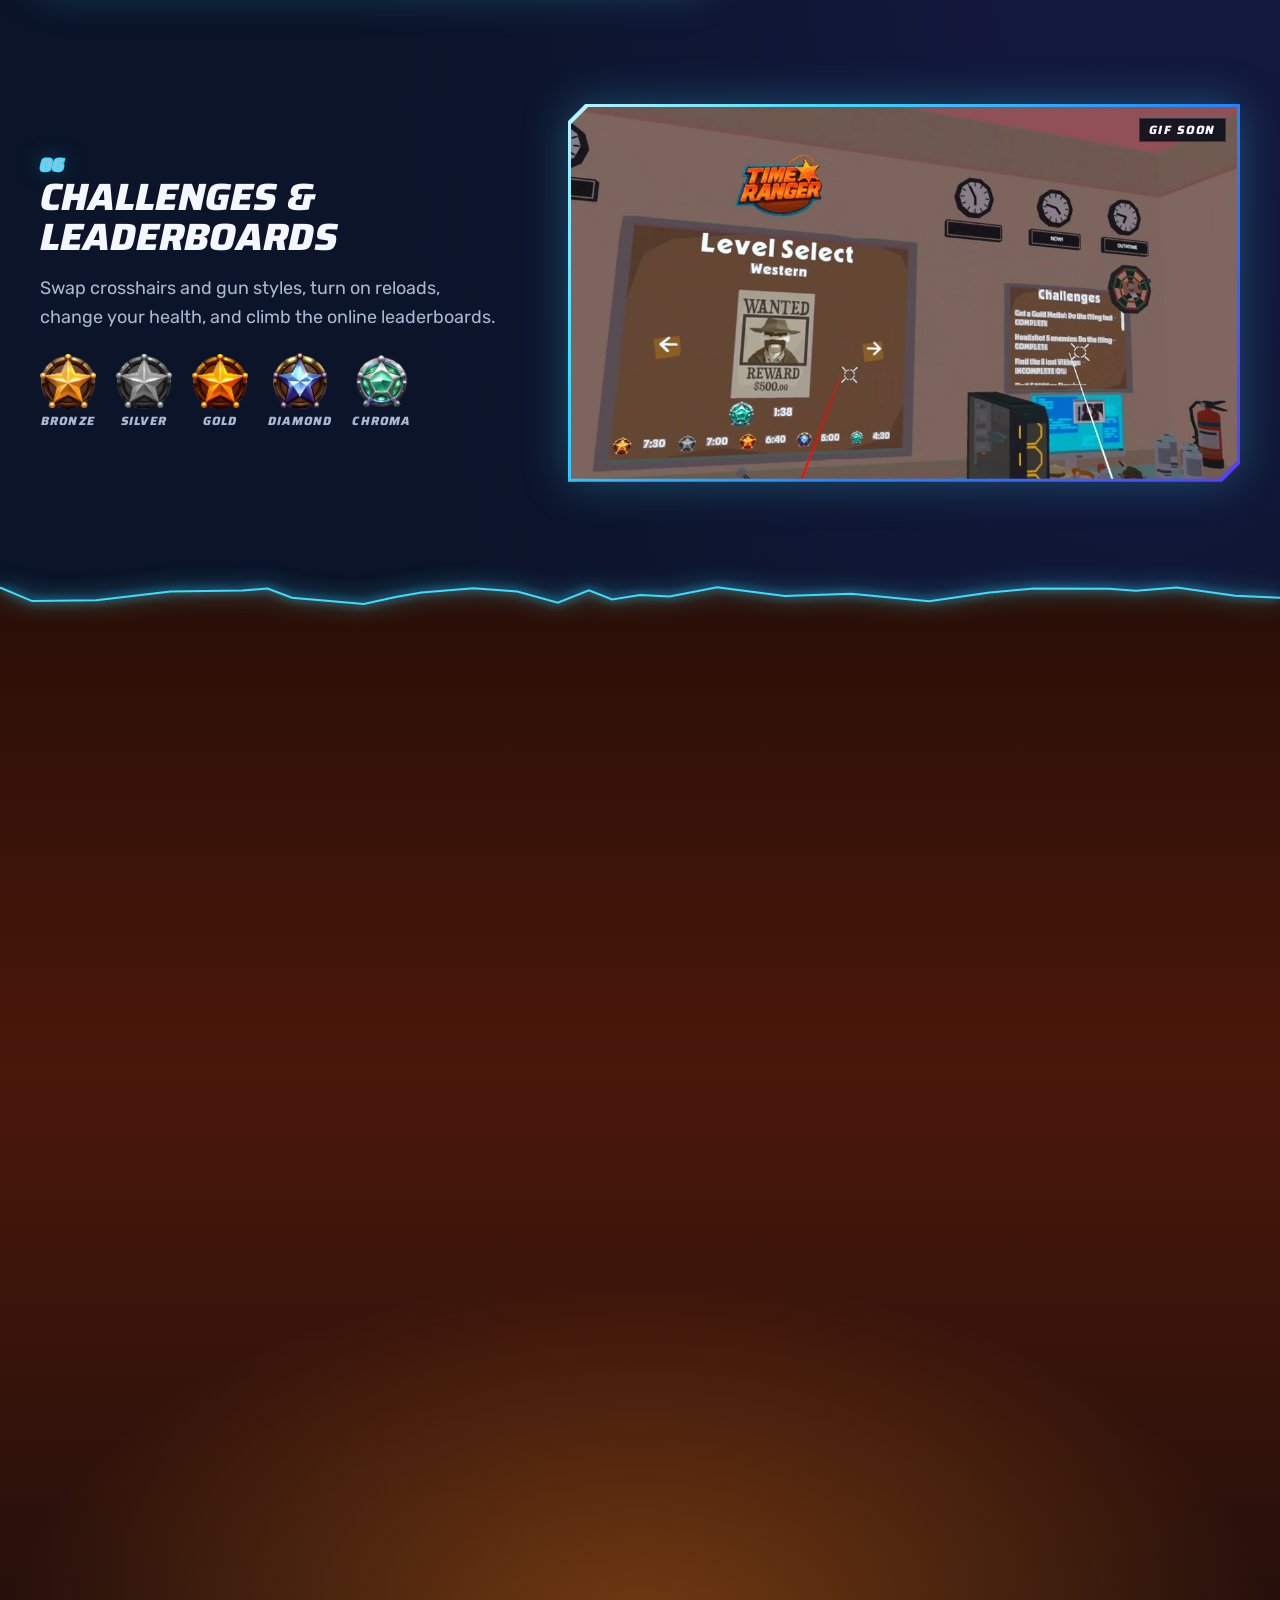
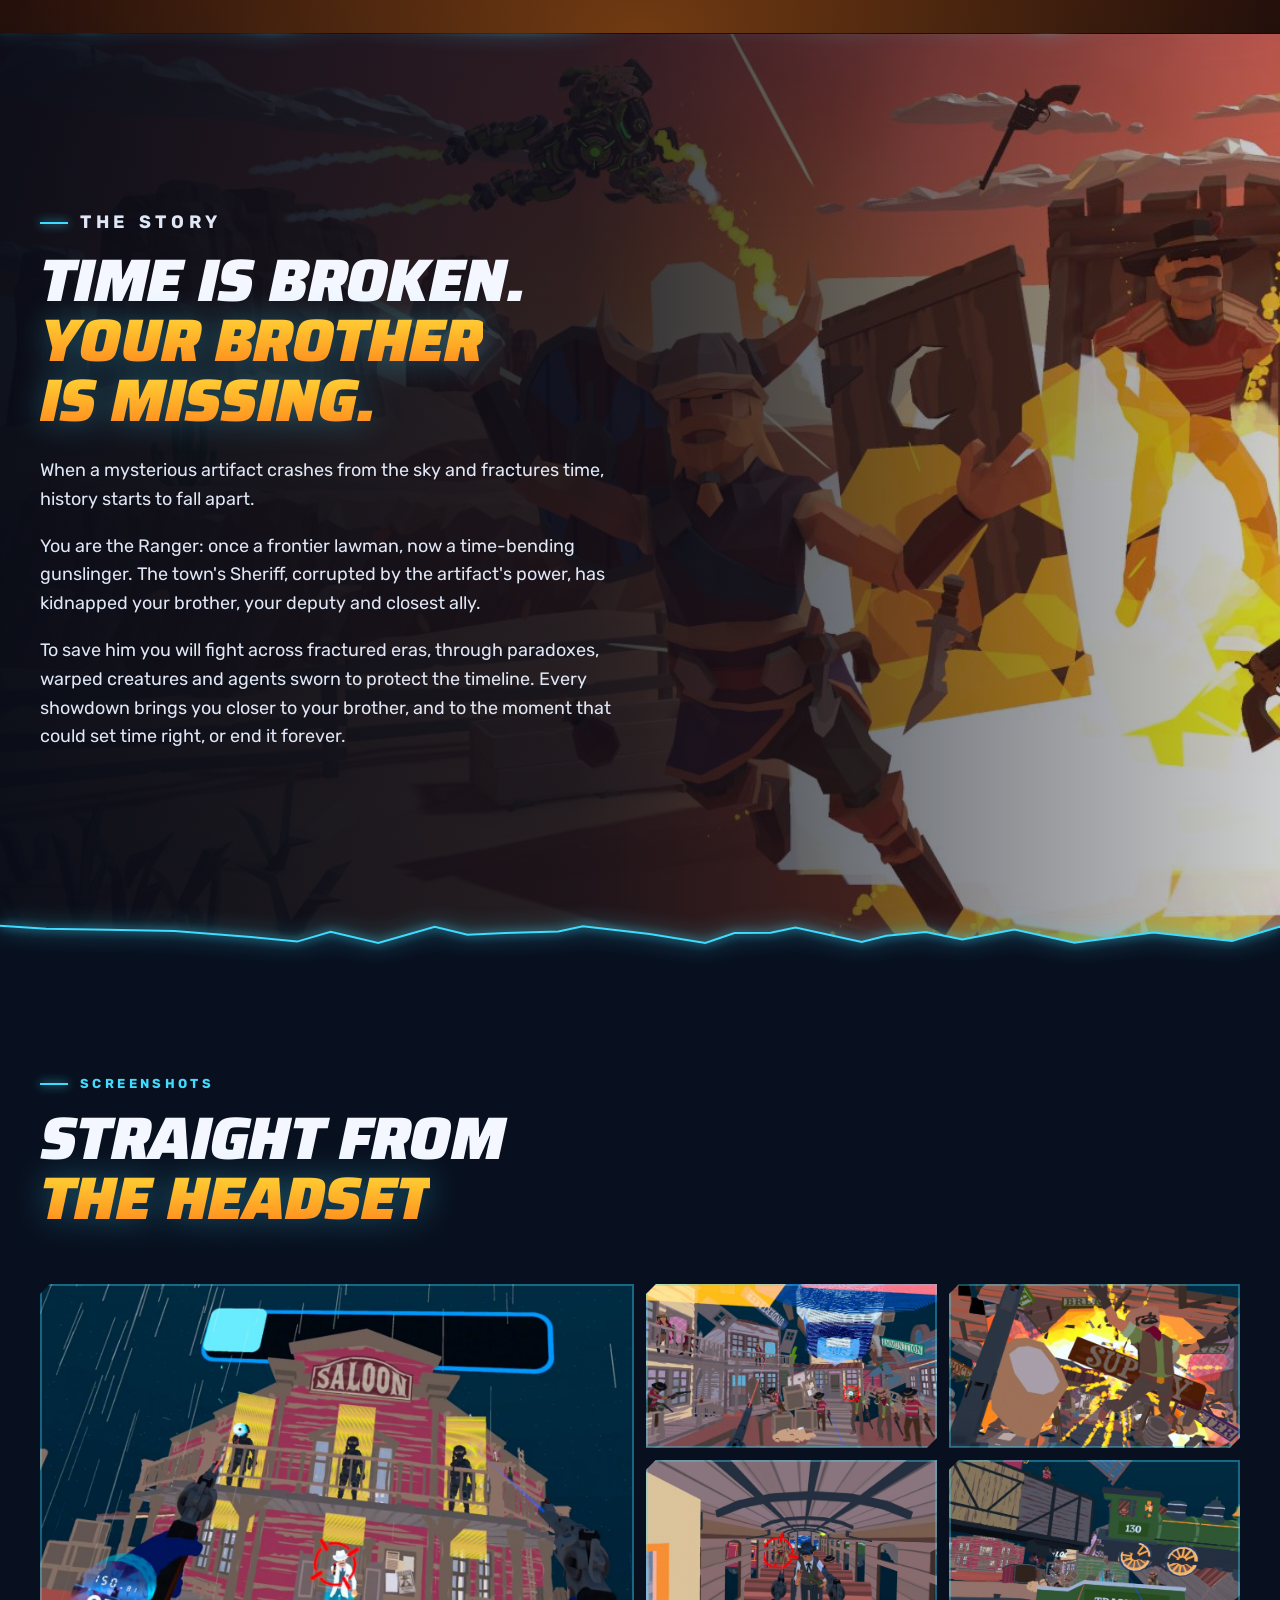
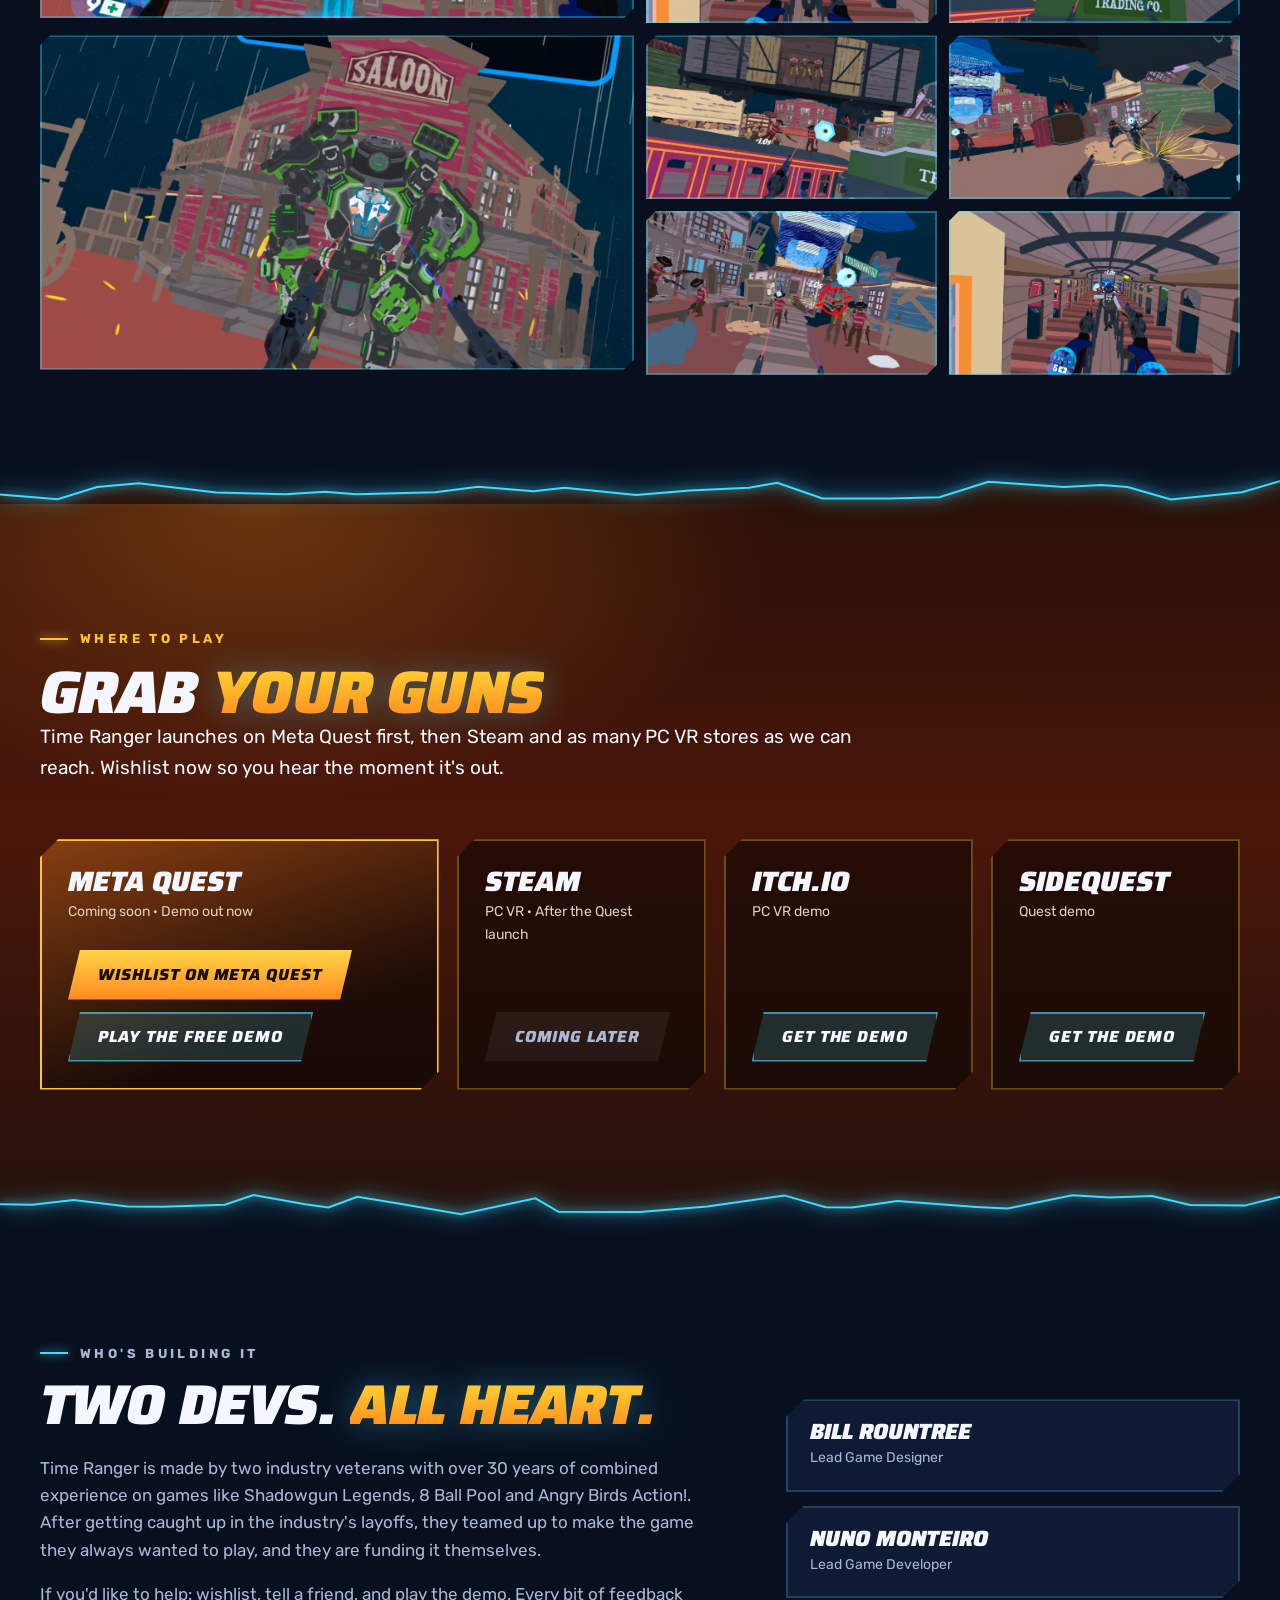
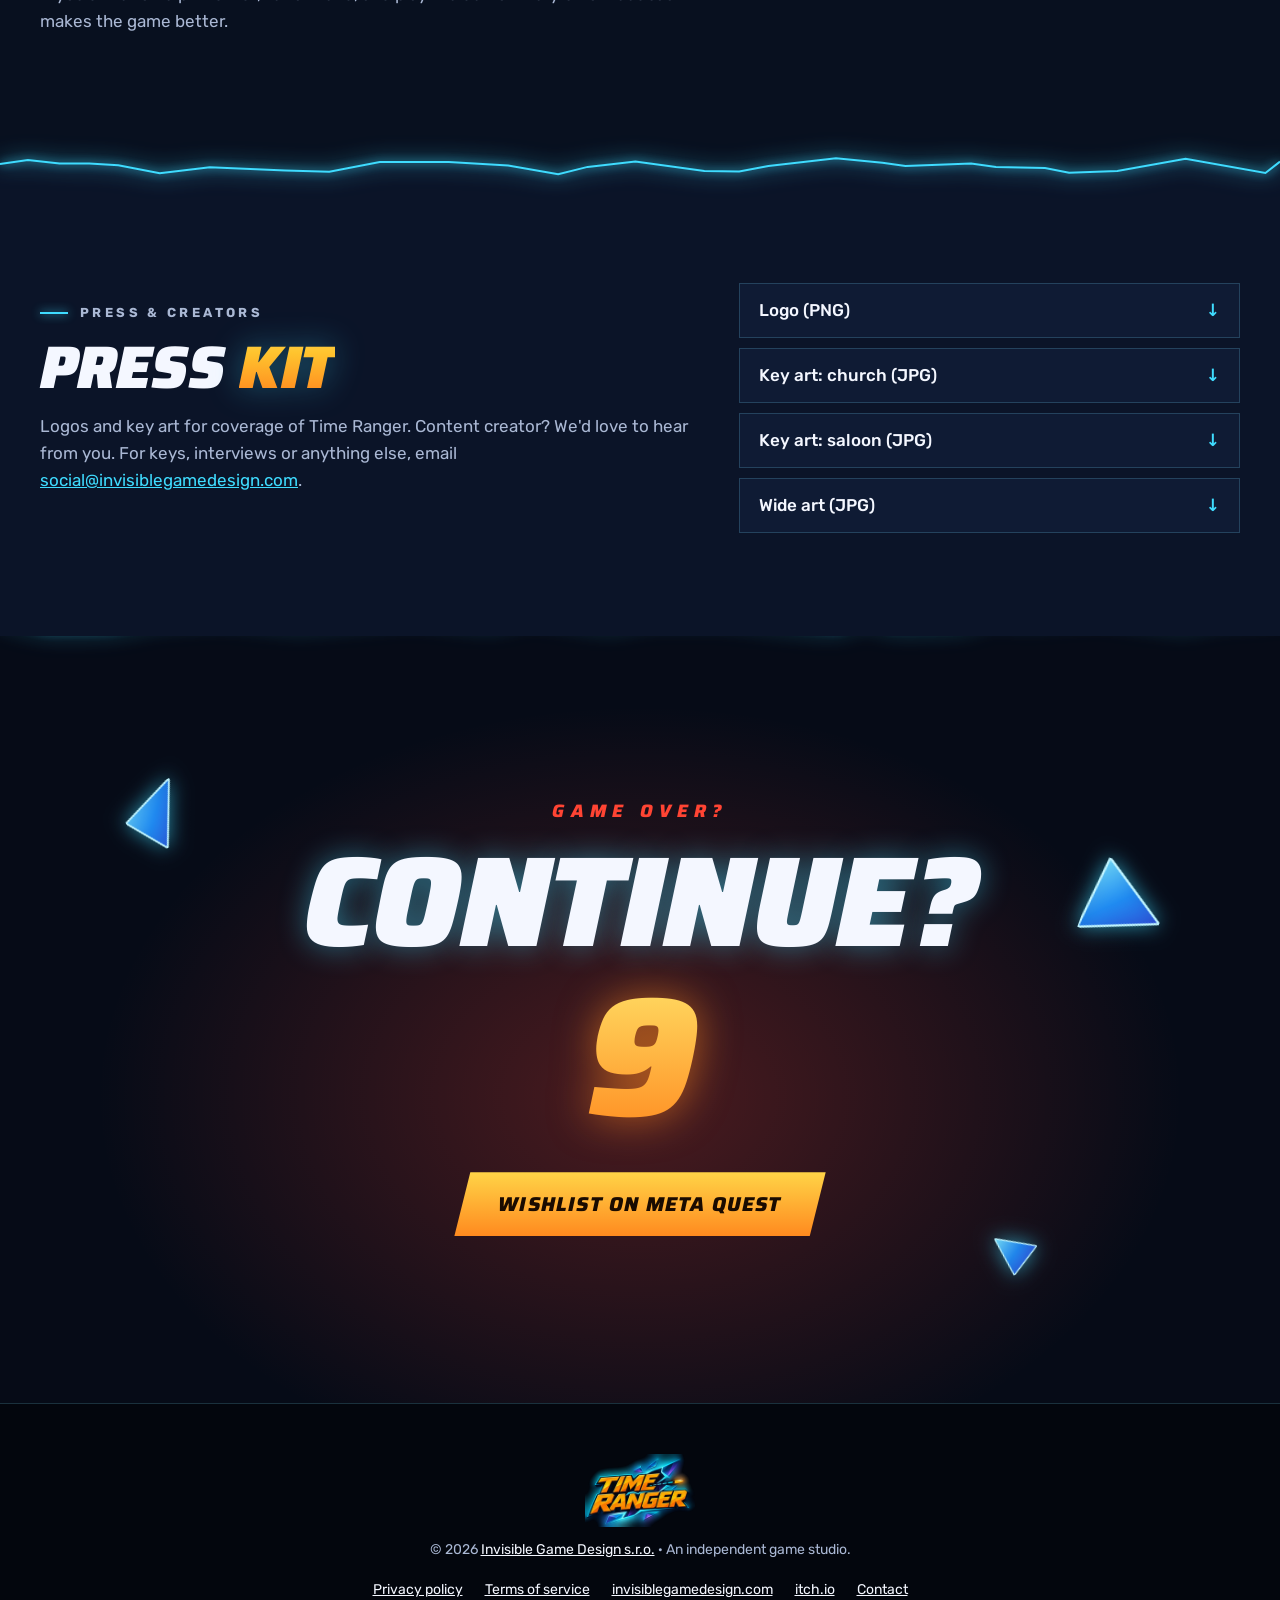
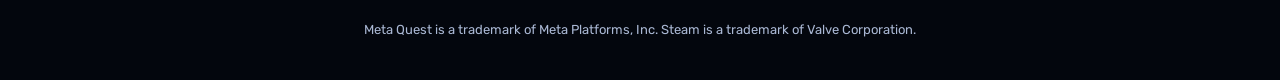
==== commit f2441998: "Custom domain timerangergame.com Co-Authored-By: Claude Opus 5.5 <noreply@anthropic.com>" ====
--- a/index.html
+++ b/index.html
@@ -7,7 +7,7 @@
 <meta name="description" content="Time Ranger is a time-travelling western action movie in VR: a love letter to the golden age of light gun shooters. Dual-wield, dodge bullets and blast through fractures in time on Meta Quest.">
 <meta property="og:title" content="Time Ranger · VR arcade light gun shooter">
 <meta property="og:description" content="A VR love letter to the golden age of light gun shooters. Wishlist on Meta Quest and play the free demo.">
-<meta property="og:image" content="assets/img/og-wide.jpg">
+<meta property="og:image" content="https://timerangergame.com/assets/img/og-wide.jpg">
 <meta property="og:type" content="website">
 <meta name="twitter:card" content="summary_large_image">
 <meta name="theme-color" content="#060b17">
